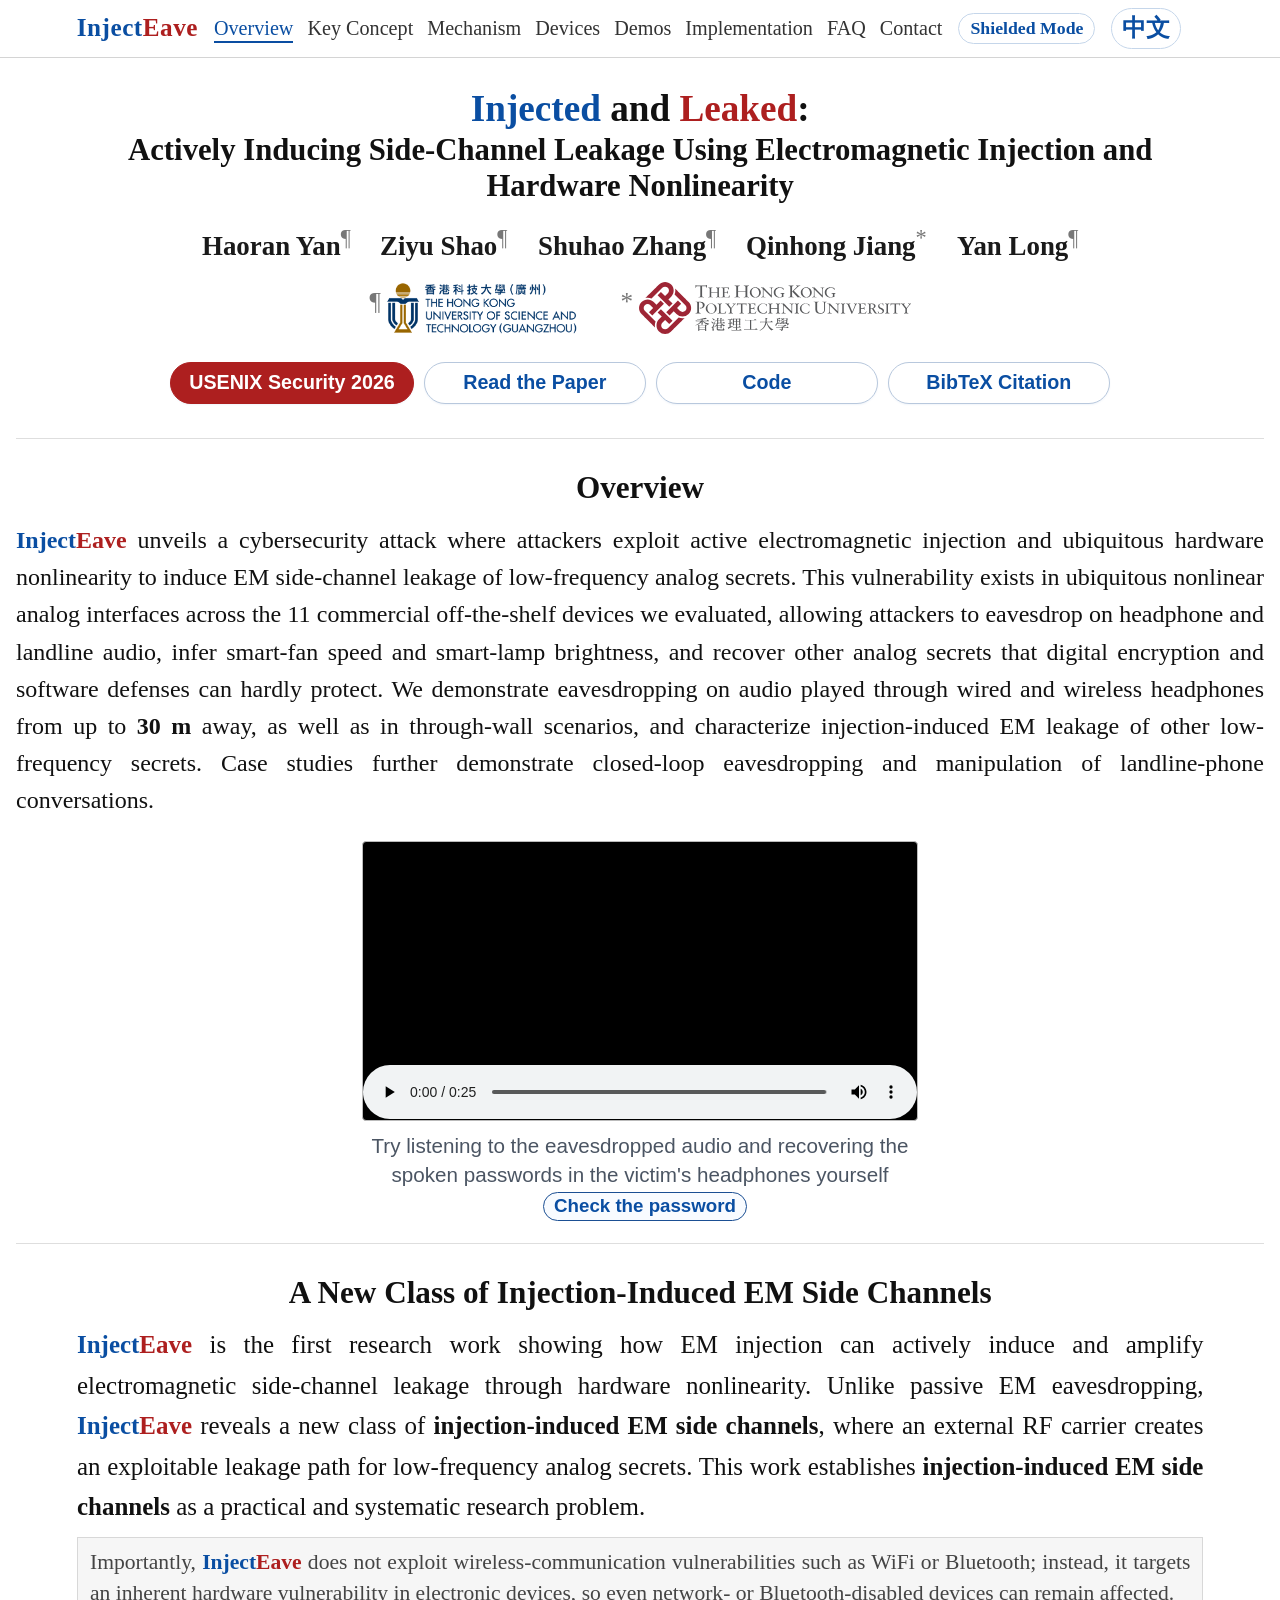
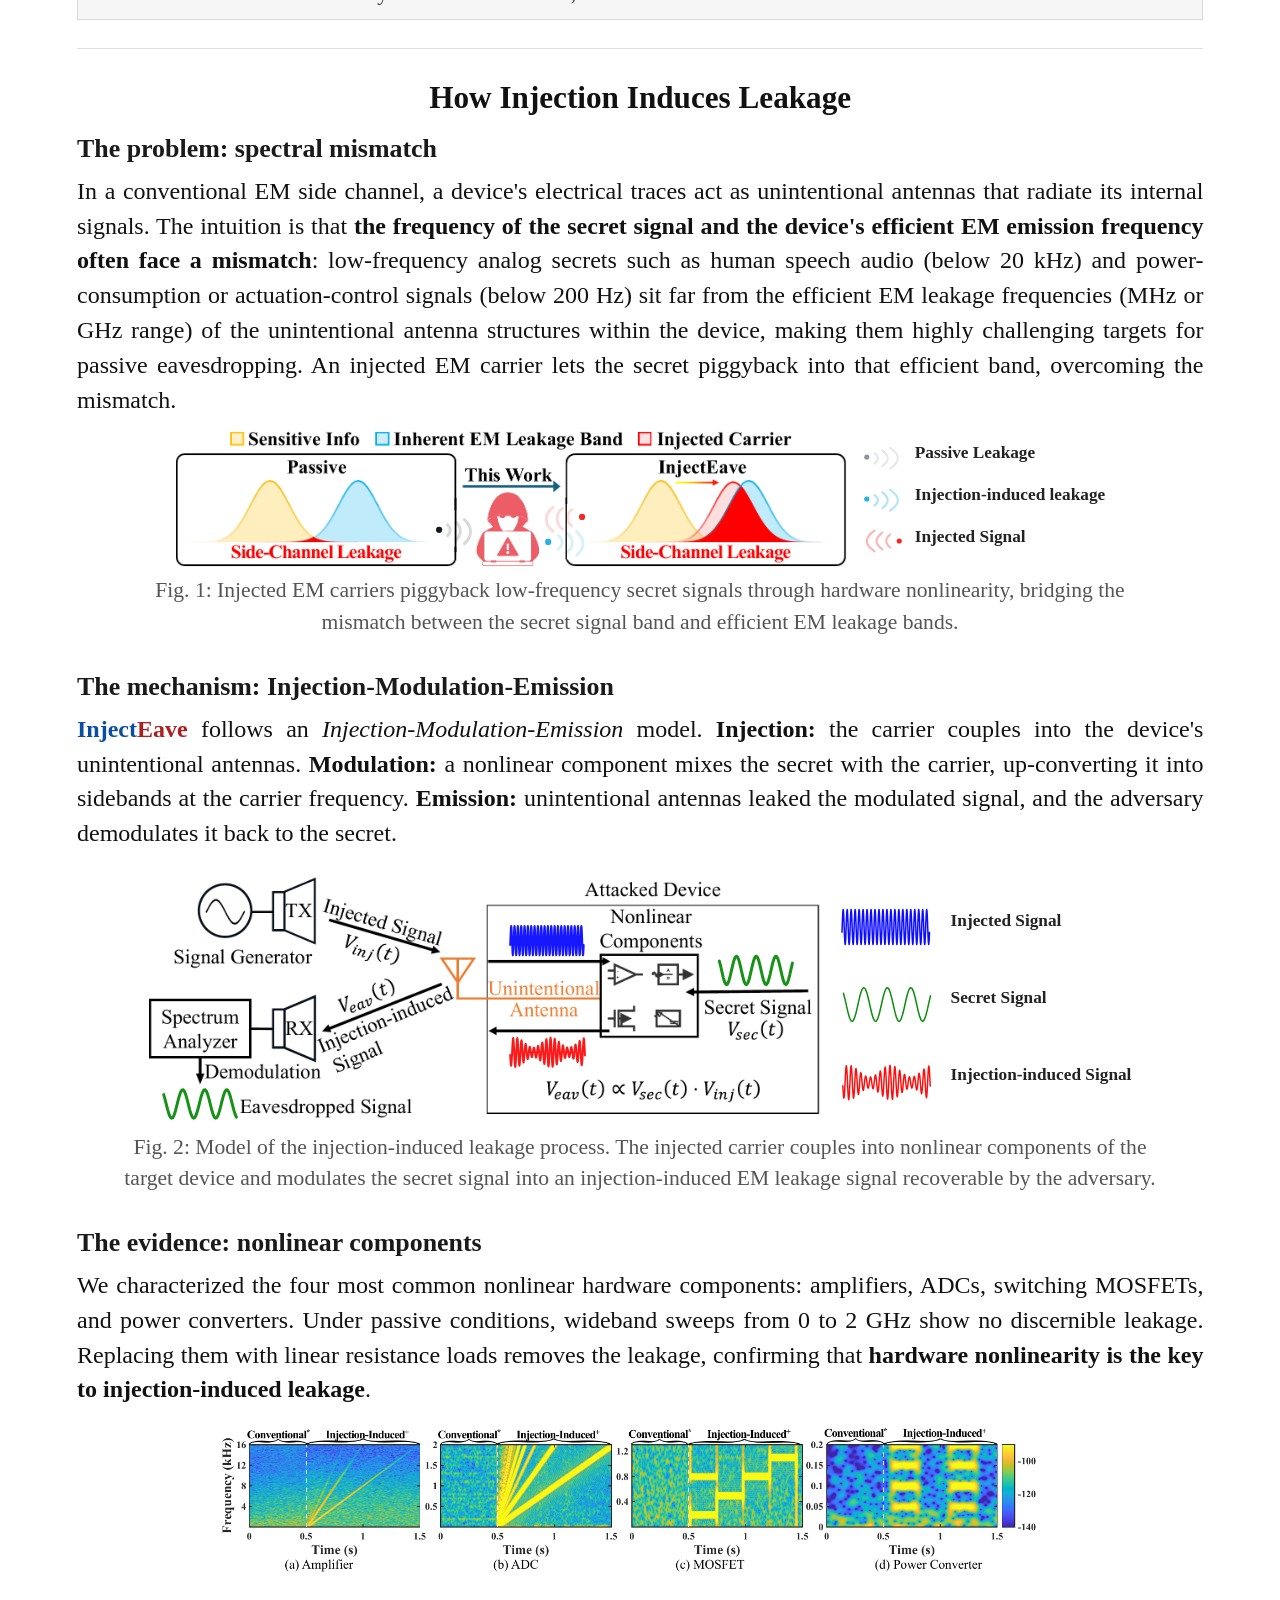
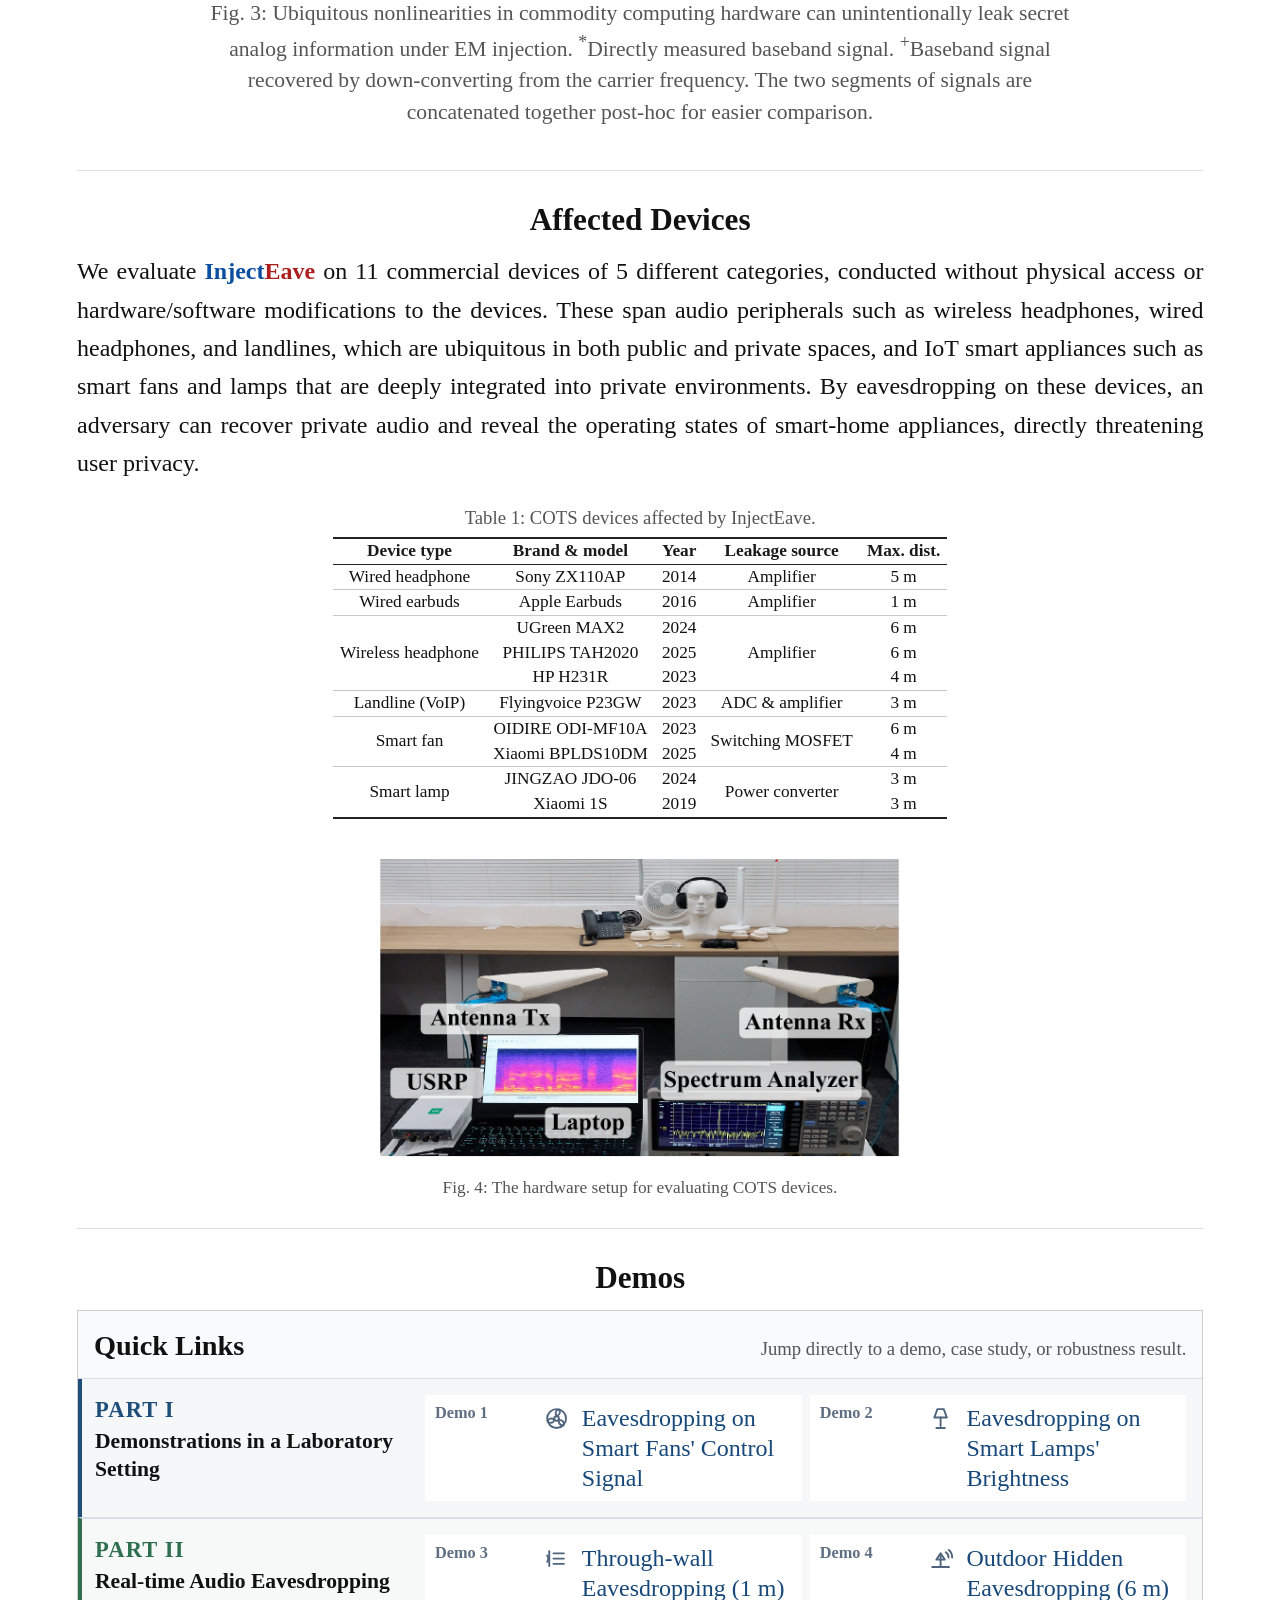
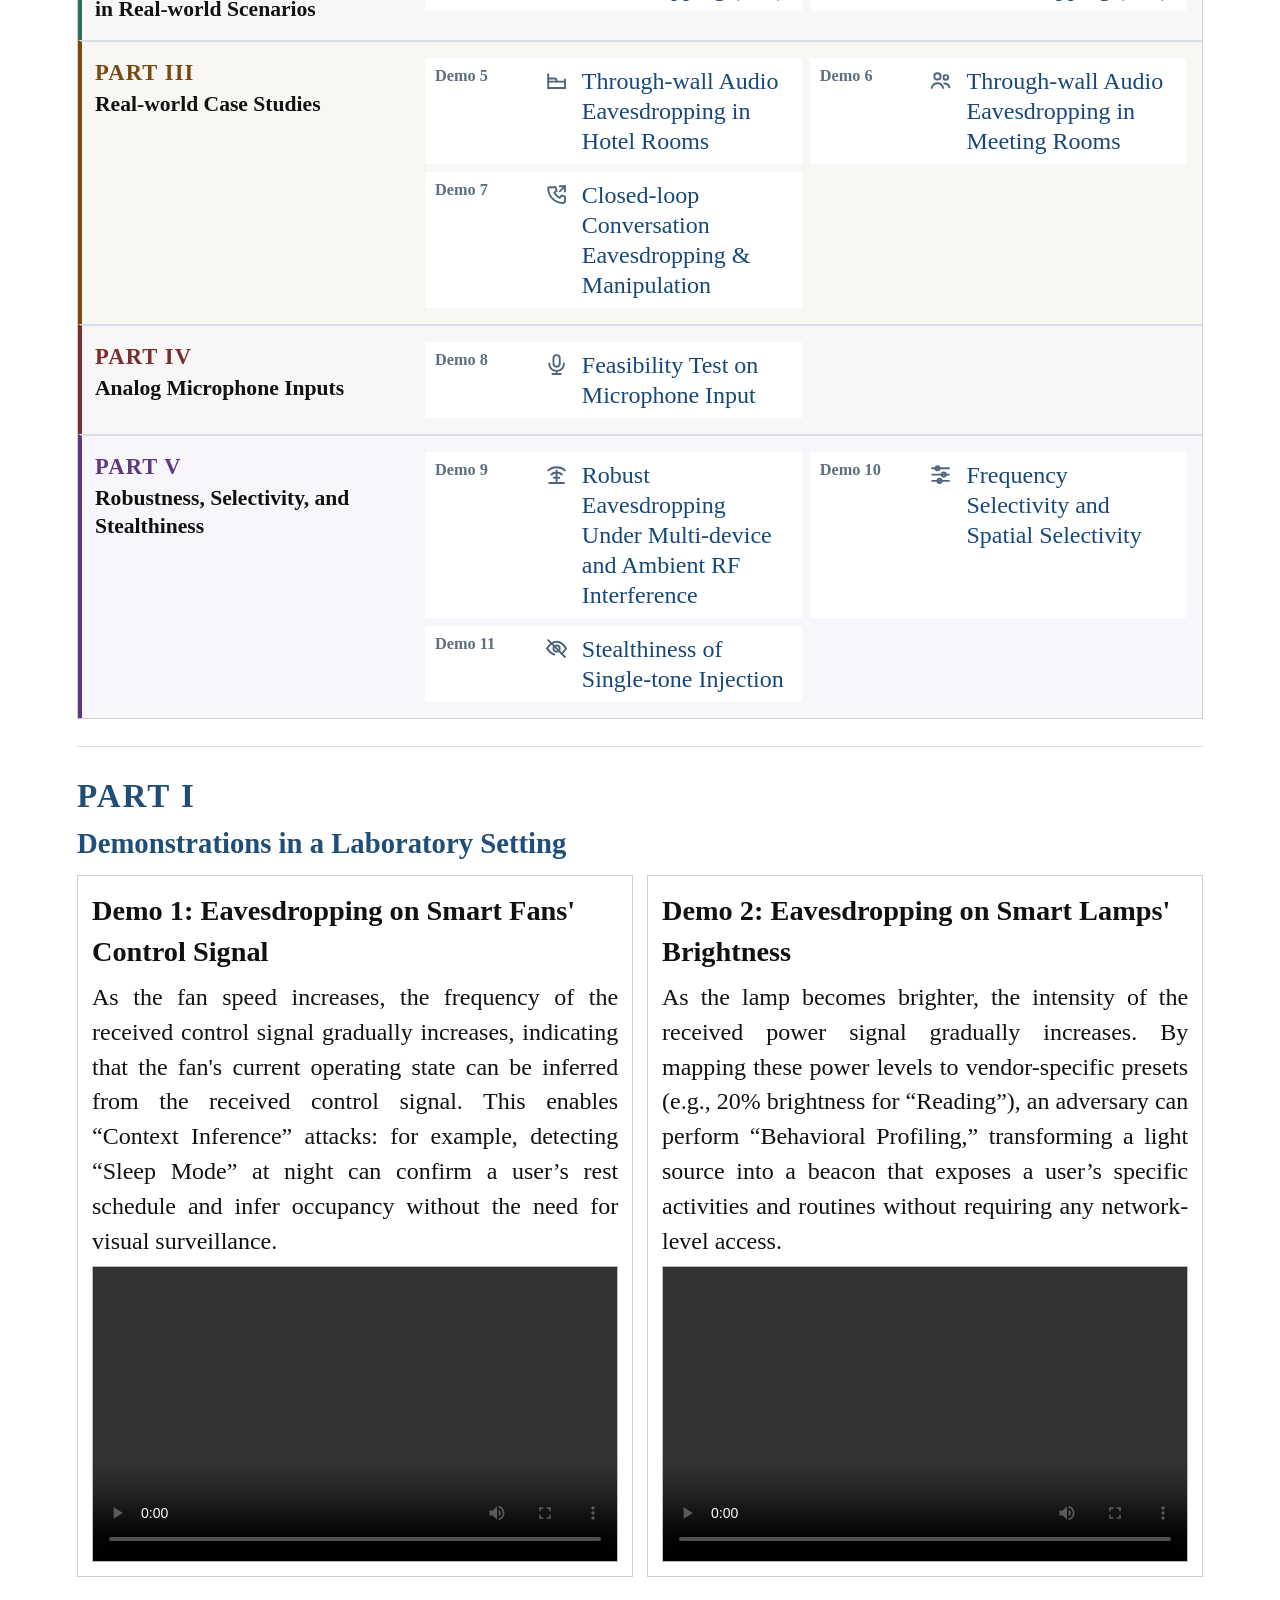
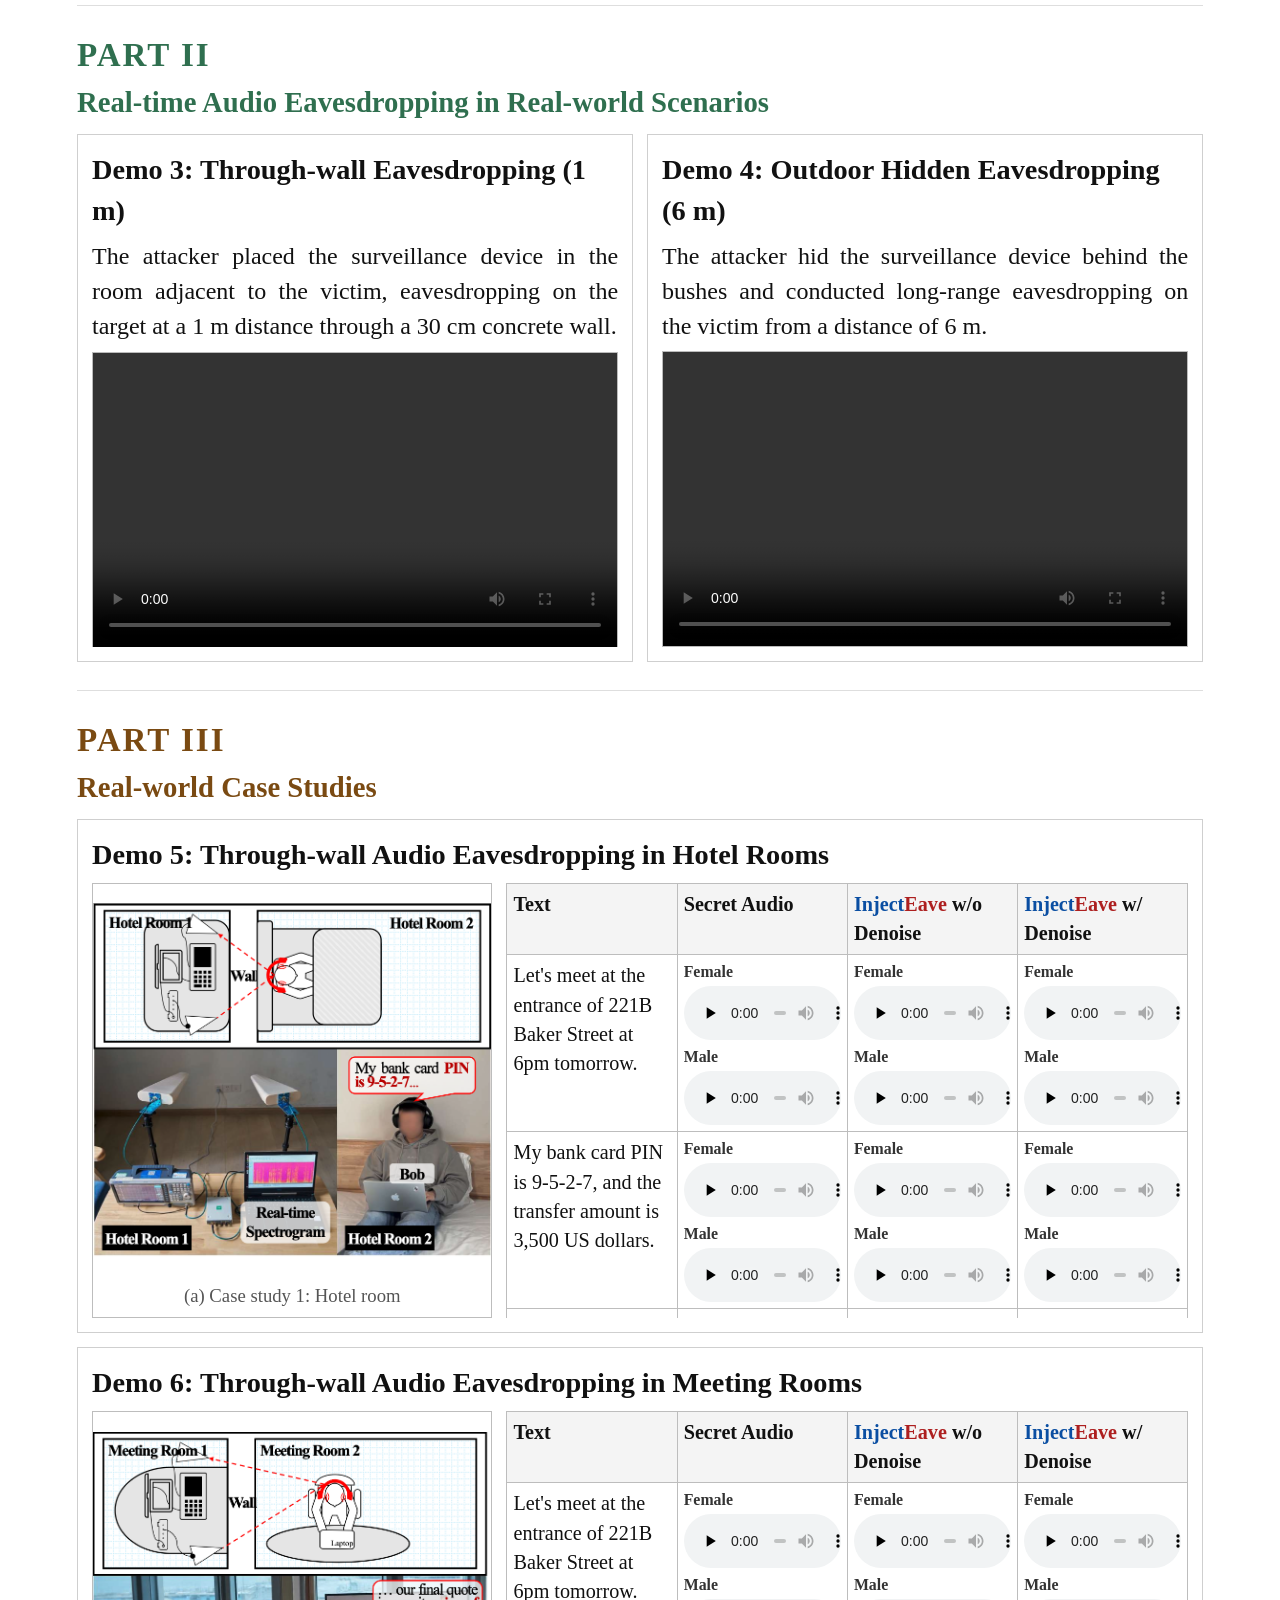
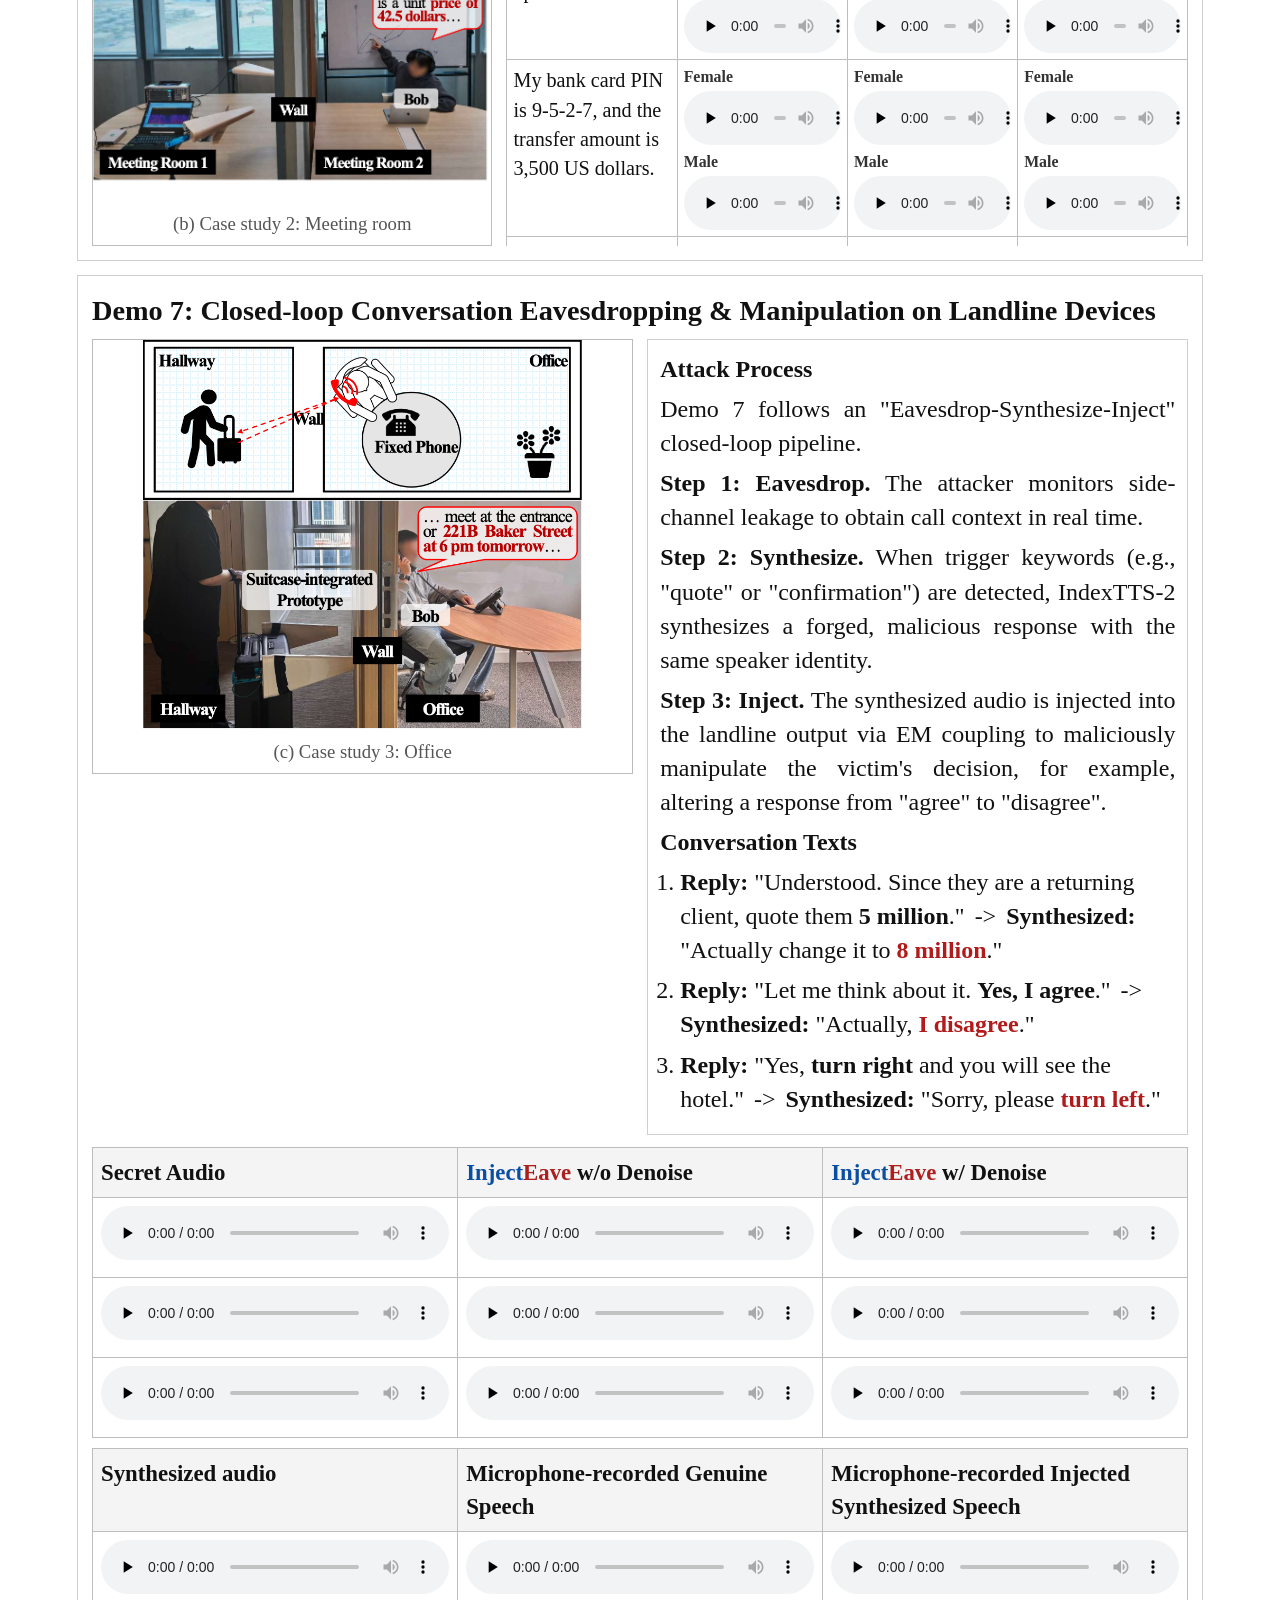
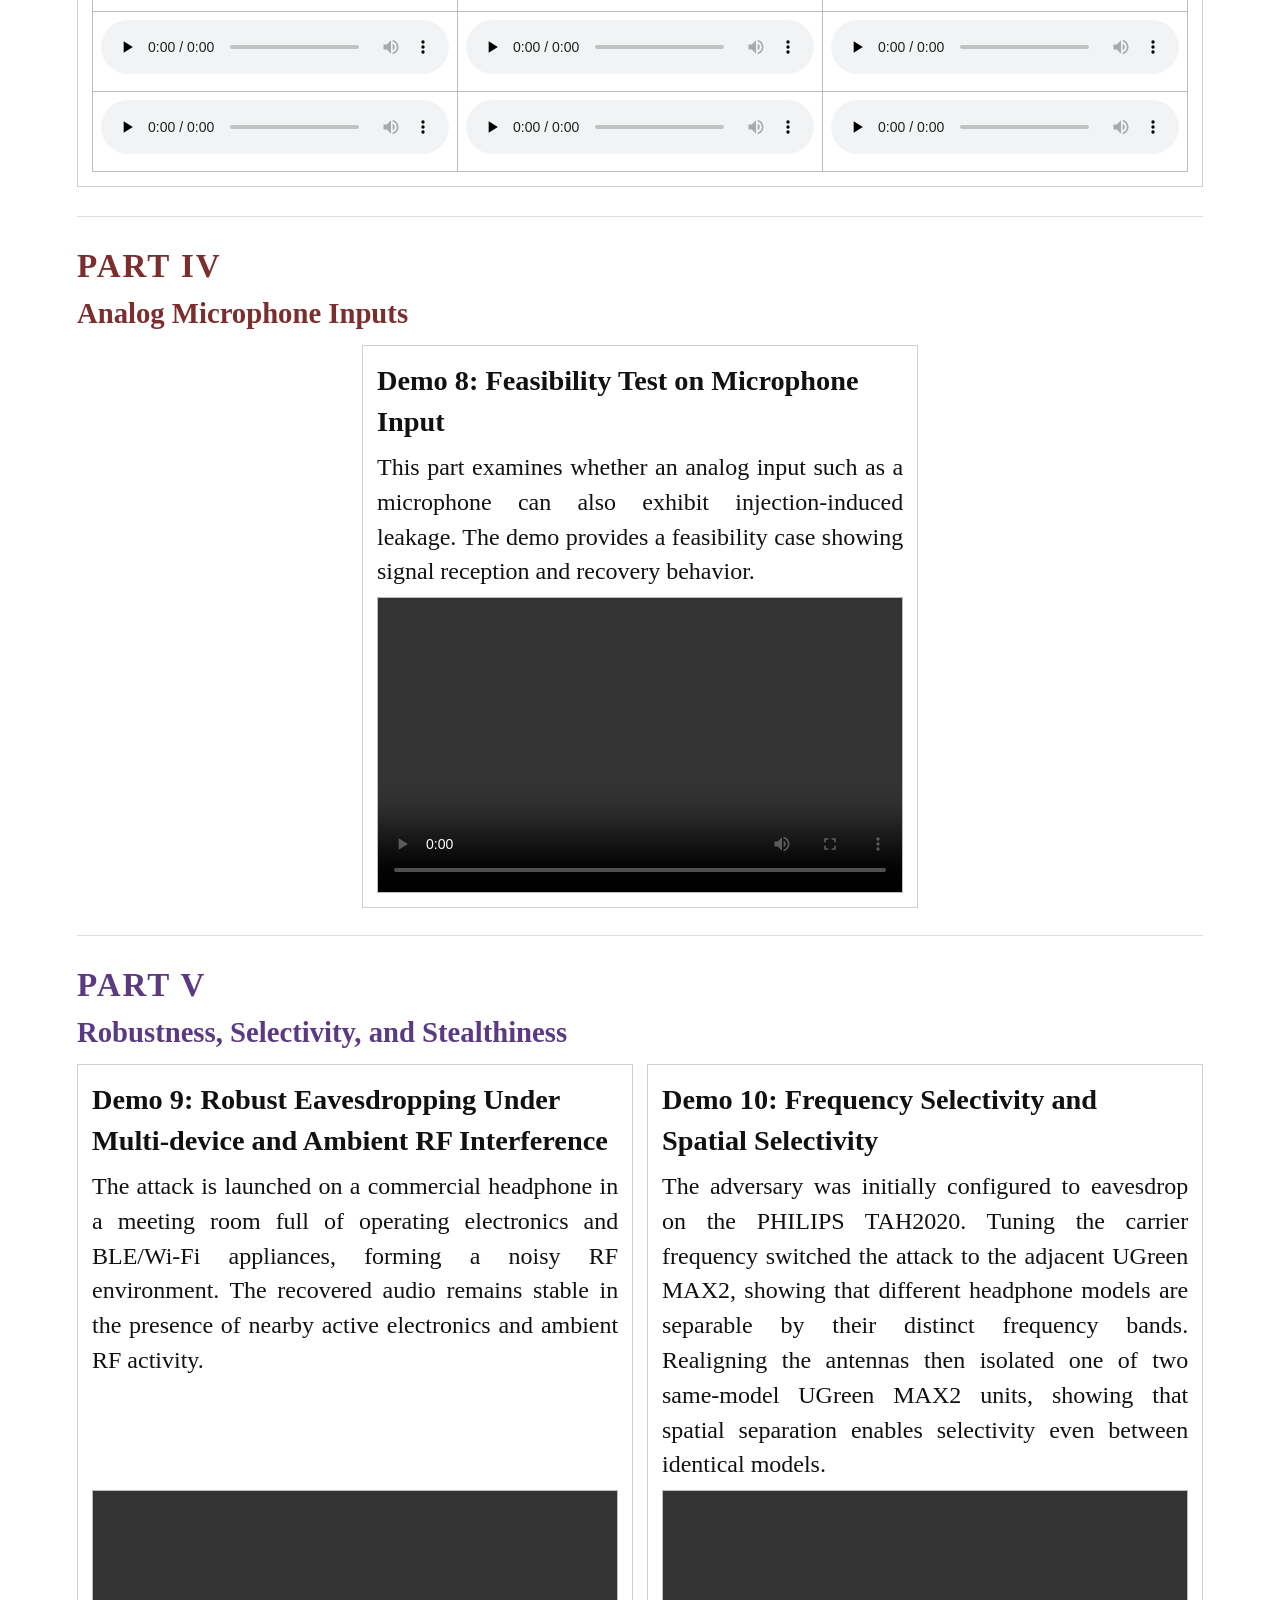
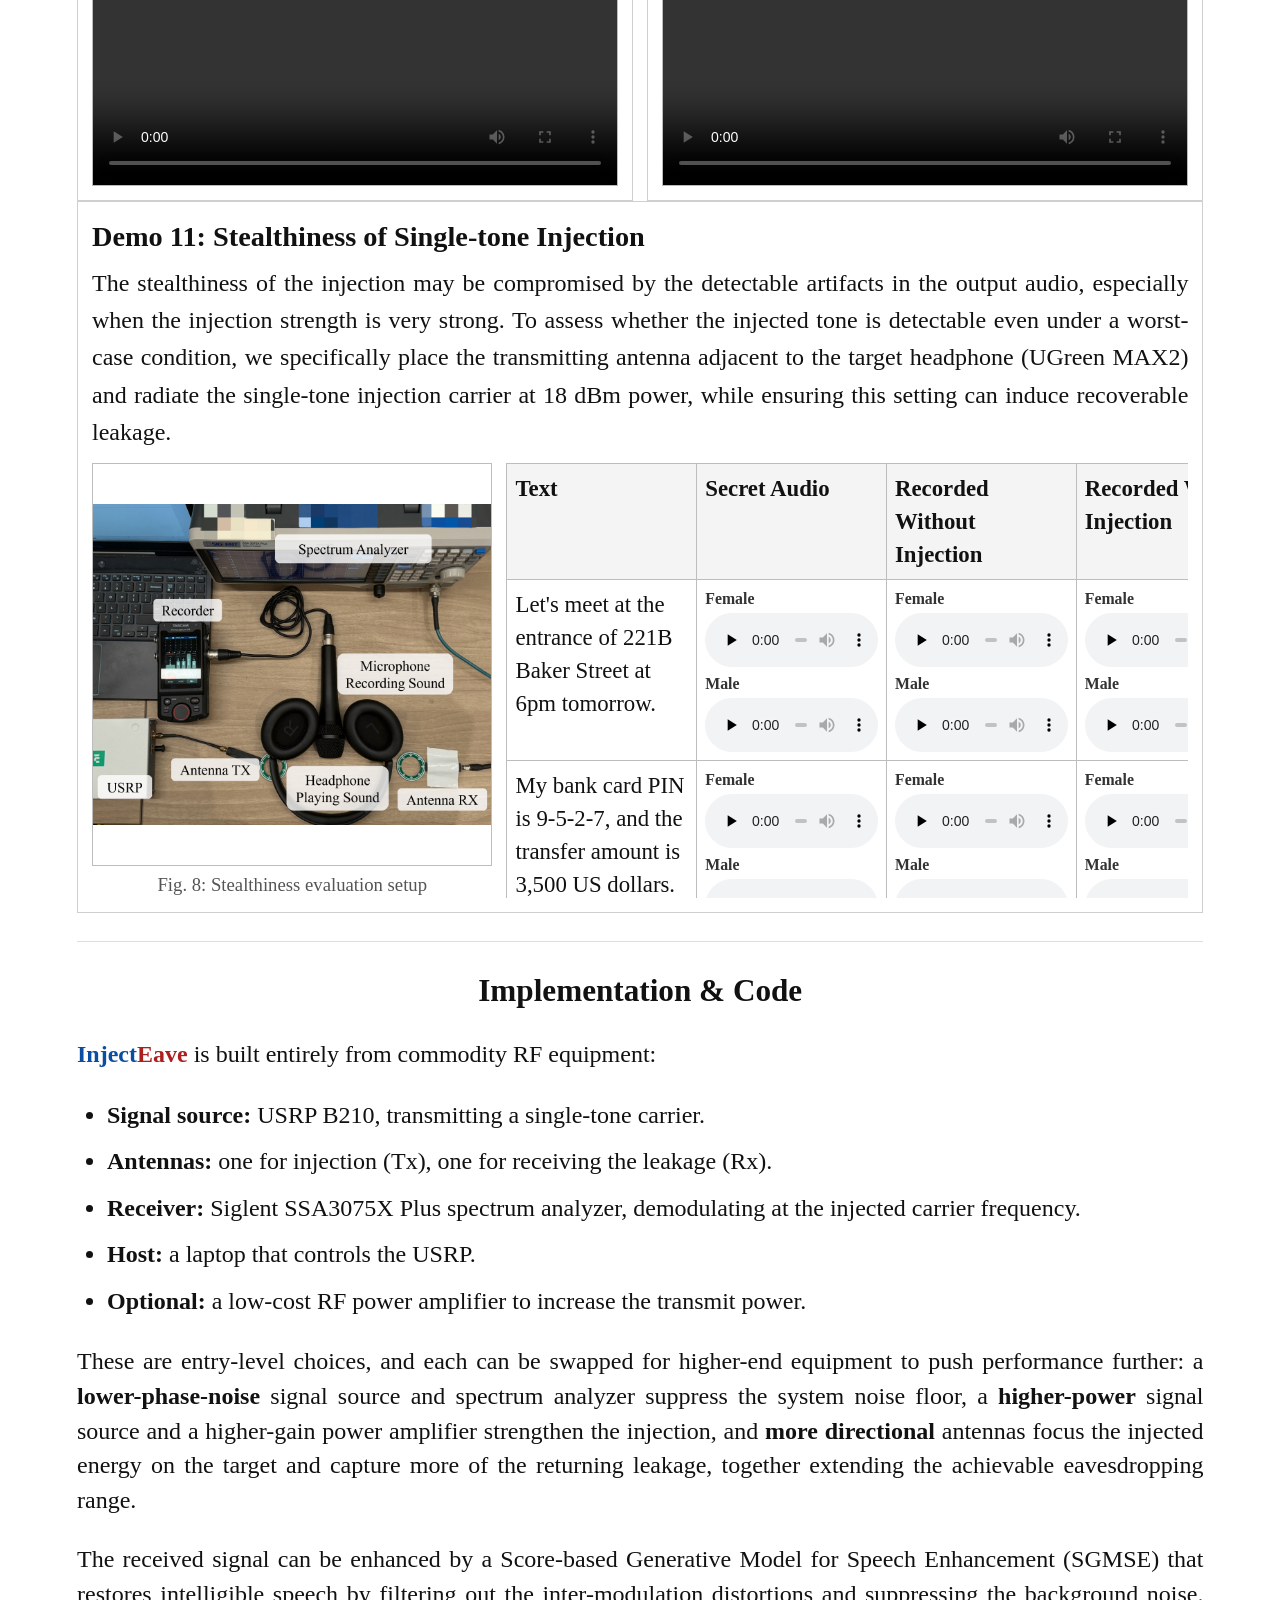
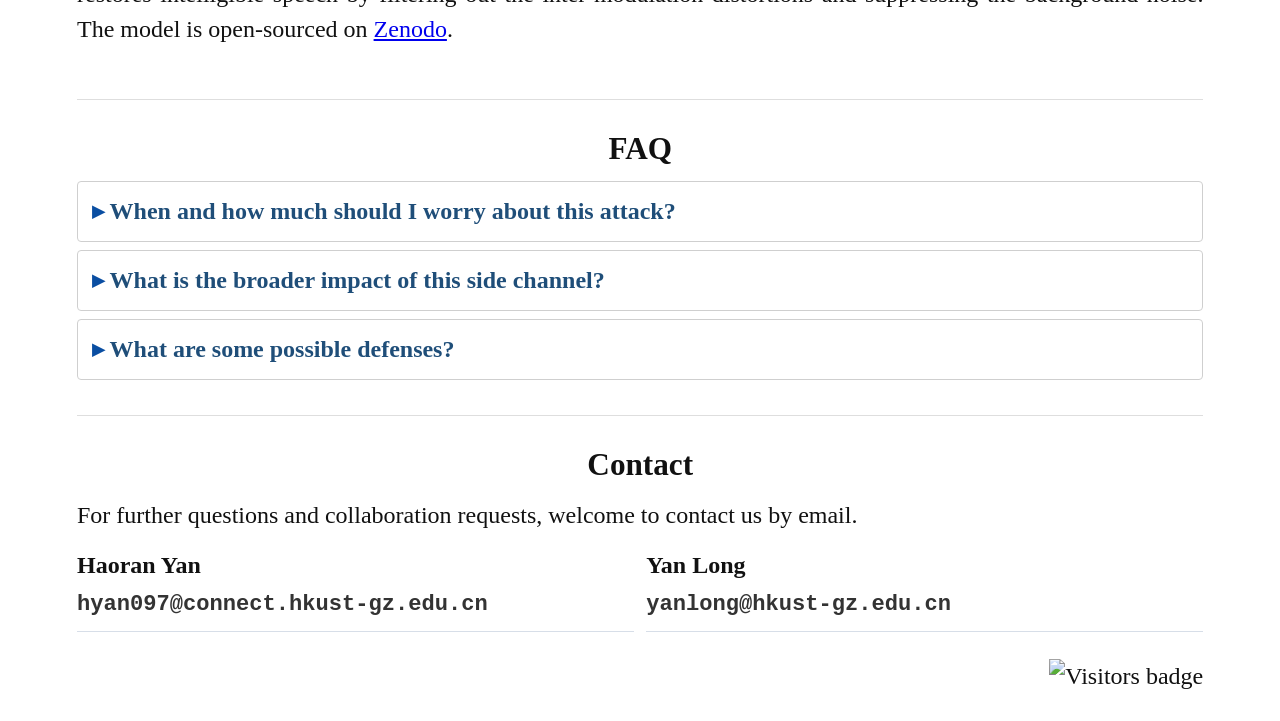
==== index.html @ e68e5a96 "update" ====
<!DOCTYPE html>
<html lang="en">
  <head>
    <meta charset="UTF-8" />
    <meta name="viewport" content="width=device-width, initial-scale=1.0" />

    <title>
      InjectEave: injection-induced EM side channels (Injected and Leaked) | USENIX Security '26
    </title>
    <meta
      name="description"
      content="InjectEave (Injected and Leaked) introduces injection-induced EM side channels: a threat model in which active electromagnetic injection plus ubiquitous hardware nonlinearity modulate low-frequency analog secrets (speech audio, device power, control signals) onto an injected carrier, up-converting them into measurable EM leakage. Demonstrated eavesdropping on headphone/landline audio up to 30 m and through walls on 11 commercial off-the-shelf devices."
    />
    <meta
      name="keywords"
      content="injection-induced EM side channel, injection-induced EM side channels, electromagnetic side channel, EM injection, hardware nonlinearity, intermodulation, active side-channel analysis, audio eavesdropping, through-wall eavesdropping, analog side channel, RF eavesdropping, side-channel leakage, USRP, software-defined radio, InjectEave, USENIX Security '26, EM leakage, power side channel, closed-loop EM attack, backscattering eavesdropping"
    />
    <meta name="author" content="Haoran Yan, Ziyu Shao, Shuhao Zhang, Qinhong Jiang, Yan Long" />
    <meta name="robots" content="index, follow" />
    <link rel="canonical" href="https://injecteave.github.io/" />

    <meta property="og:type" content="article" />
    <meta property="og:site_name" content="InjectEave" />
    <meta
      property="og:title"
      content="InjectEave: Injected and Leaked - injection-induced EM side channels"
    />
    <meta
      property="og:description"
      content="Active EM injection plus hardware nonlinearity up-converts low-frequency analog secrets (speech, power, control signals) into measurable EM leakage. Through-wall and up-to-30 m audio eavesdropping demonstrated on 11 COTS devices."
    />
    <meta property="og:url" content="https://injecteave.github.io/" />
    <meta property="og:image" content="https://injecteave.github.io/assets/images/em-comparison.png" />
    <meta property="og:image:alt" content="Injected EM carriers piggyback low-frequency secrets into an efficient EM emission band." />

    <meta name="twitter:card" content="summary_large_image" />
    <meta
      name="twitter:title"
      content="InjectEave: Injected and Leaked - injection-induced EM side channels"
    />
    <meta
      name="twitter:description"
      content="Active EM injection + hardware nonlinearity turns low-frequency analog secrets into measurable EM leakage. Through-wall and 30 m audio eavesdropping on 11 COTS devices."
    />
    <meta name="twitter:image" content="https://injecteave.github.io/assets/images/em-comparison.png" />

    <meta
      name="citation_title"
      content="Injected and Leaked: Actively Inducing Side-Channel Leakage Using Electromagnetic Injection and Hardware Nonlinearity"
    />
    <meta name="citation_author" content="Yan, Haoran" />
    <meta name="citation_author" content="Shao, Ziyu" />
    <meta name="citation_author" content="Zhang, Shuhao" />
    <meta name="citation_author" content="Jiang, Qinhong" />
    <meta name="citation_author" content="Long, Yan" />
    <meta name="citation_publication_date" content="2026" />
    <meta name="citation_conference_title" content="USENIX Security '26" />
    <meta name="citation_pdf_url" content="https://injecteave.github.io/InjectEave%20paper.pdf" />
    <meta name="citation_abstract_html_url" content="https://injecteave.github.io/" />

    <script type="application/ld+json">
      {
        "@context": "https://schema.org",
        "@type": "ScholarlyArticle",
        "name": "Injected and Leaked: Actively Inducing Side-Channel Leakage Using Electromagnetic Injection and Hardware Nonlinearity",
        "headline": "Injected and Leaked: Actively Inducing Side-Channel Leakage Using Electromagnetic Injection and Hardware Nonlinearity",
        "alternateName": "InjectEave",
        "url": "https://injecteave.github.io/",
        "author": [
          { "@type": "Person", "name": "Haoran Yan", "affiliation": "The Hong Kong University of Science and Technology (Guangzhou)" },
          { "@type": "Person", "name": "Ziyu Shao", "affiliation": "The Hong Kong University of Science and Technology (Guangzhou)" },
          { "@type": "Person", "name": "Shuhao Zhang", "affiliation": "The Hong Kong University of Science and Technology (Guangzhou)" },
          { "@type": "Person", "name": "Qinhong Jiang", "affiliation": "The Hong Kong Polytechnic University" },
          { "@type": "Person", "name": "Yan Long", "affiliation": "The Hong Kong University of Science and Technology (Guangzhou)" }
        ],
        "datePublished": "2026",
        "inLanguage": "en",
        "abstract": "Electromagnetic (EM) side-channel leakage and injection are typically treated as distinct physical phenomena, threatening data confidentiality and integrity respectively. This work shows how EM injection can be used to amplify side-channel leakage that is otherwise infeasible. We introduce a framework for injection-induced EM side channels to enable integrated, closed-loop EM security analysis. Theoretical modeling and experimental measurements reveal that nonlinear hardware components, such as ubiquitous amplifiers, analog-to-digital converters, and power converters, can modulate secret analog signals onto an injected EM carrier and thus up-convert low-frequency secrets into measurable EM emissions. We design the InjectEave attack and demonstrate eavesdropping on audio played through wired and wireless headphones from up to 6 m away, in through-wall scenarios, and up to 30 m using a low-cost commodity RF amplifier.",
        "keywords": "injection-induced EM side channel; injection-induced EM side channels; electromagnetic side channel; EM injection; hardware nonlinearity; intermodulation; active side-channel analysis; audio eavesdropping; through-wall eavesdropping; analog side channel",
        "publisher": { "@type": "Organization", "name": "USENIX Association" },
        "isPartOf": { "@type": "PublicationEvent", "name": "USENIX Security '26" },
        "sameAs": "https://doi.org/10.5281/zenodo.20432240"
      }
    </script>
    <script type="application/ld+json">
      {
        "@context": "https://schema.org",
        "@type": "SoftwareSourceCode",
        "name": "InjectEave research artifact",
        "description": "Received audio recordings from the case studies and the speech-enhancement (SGMSE-based) codebase for the InjectEave attack. Vulnerable injection frequencies and active injection-control logic are withheld for ethical reasons.",
        "codeRepository": "https://doi.org/10.5281/zenodo.20432240",
        "license": "https://doi.org/10.5281/zenodo.20432240",
        "author": "Haoran Yan, Ziyu Shao, Shuhao Zhang, Qinhong Jiang, Yan Long"
      }
    </script>
    <script type="application/ld+json">
      {
        "@context": "https://schema.org",
        "@type": "FAQPage",
        "mainEntity": [
          {
            "@type": "Question",
            "name": "When and how much should I worry about this attack?",
            "acceptedAnswer": { "@type": "Answer", "text": "Whenever vulnerable analog hardware is active, an adversary can inject a carrier and induce it to leak information, without physical access to or modification of the device. Our distance results suggest that InjectEave may pose the most serious threats to everyday audio peripherals and always-on smart-home devices from up to tens of meters away. As hardware nonlinearity is inevitable in computer systems, any device built with nonlinear components is potentially exposed to this attack." }
          },
          {
            "@type": "Question",
            "name": "What is the broader impact of this side channel?",
            "acceptedAnswer": { "@type": "Answer", "text": "Audio is only one of many low-frequency analog secrets, alongside device power consumption, actuation-control signals, and analog sensor inputs. The same Injection-Modulation-Emission mechanism applies to any device with nonlinear components, and such nonlinearity is inevitable in contemporary computer systems. As a result, any device built with nonlinear components is potentially exposed to this attack." }
          },
          {
            "@type": "Question",
            "name": "What are some possible defenses?",
            "acceptedAnswer": { "@type": "Answer", "text": "InjectEave is immune to digital defenses such as encryption, masking, and randomization, because the leakage comes from the analog path. Hardware-aware mitigations such as twisted-pair wiring, shielding, and filtering can lower the energy that the injected carrier couples into the device, reducing the exposure. These mitigations raise the bar, but they do not guarantee immunity. Since injection-induced leakage grows with the injected power, a well-resourced adversary can often overcome them by transmitting at higher power." }
          }
        ]
      }
    </script>

    <script>
      (function () {
        var storageKey = "injecteave-theme-mode";
        var storedMode = null;

        try {
          storedMode = window.localStorage.getItem(storageKey);
        } catch (error) {
          storedMode = null;
        }

        var preferShielded = window.matchMedia && window.matchMedia("(prefers-color-scheme: dark)").matches;
        if (storedMode === "shielded" || (!storedMode && preferShielded)) {
          document.documentElement.classList.add("shielded-mode");
        }
      }());
    </script>
    <link rel="stylesheet" href="./styles.css?v=bilingual-revision" />
    <style>
      .gsap-enhanced .site-nav {
        transition: box-shadow 180ms ease, border-color 180ms ease;
      }

      .gsap-enhanced .site-nav.is-scrolled {
        border-bottom-color: #c7d3e3;
        box-shadow: 0 8px 24px rgba(20, 37, 63, 0.08);
      }

      .gsap-enhanced .site-nav-progress {
        position: absolute;
        left: 0;
        right: 0;
        bottom: 0;
        height: 2px;
        background: linear-gradient(90deg, #0a4ea2, #b52126);
        transform: scaleX(0);
        transform-origin: left center;
        will-change: transform;
        pointer-events: none;
      }

      .gsap-enhanced .site-nav-links a {
        position: relative;
      }

      .gsap-enhanced .site-nav-links a.is-active {
        color: #0a4ea2;
        border-bottom-color: transparent;
      }

      .gsap-enhanced .site-nav-links a.is-active::after {
        content: "";
        position: absolute;
        left: 0;
        right: 0;
        bottom: -2px;
        height: 2px;
        background: #0a4ea2;
        pointer-events: none;
      }

      .nav-signal-demo {
        flex: 0 0 300px;
        height: 48px;
        margin-left: auto;
        display: flex;
        align-items: center;
        justify-content: flex-end;
        overflow: visible;
      }

      .nav-signal-demo svg {
        width: 300px;
        height: 48px;
        display: block;
        overflow: visible;
      }

      .nav-signal-demo .signal-baseline {
        stroke: #d7dce5;
        stroke-width: 1;
      }

      .nav-signal-demo .inject-wave,
      .nav-signal-demo .am-wave {
        fill: none;
        stroke-width: 2;
        stroke-linecap: round;
        stroke-linejoin: round;
      }

      .nav-signal-demo .inject-wave {
        stroke: #0a4ea2;
      }

      .nav-signal-demo .am-wave {
        stroke: #ad1f1f;
        stroke-width: 2.4;
      }

      .nav-signal-demo .am-envelope {
        fill: none;
        stroke: rgba(173, 31, 31, 0.34);
        stroke-width: 1.25;
        stroke-linecap: round;
        stroke-linejoin: round;
      }

      .nav-signal-demo .target-device-shell,
      .nav-signal-demo .target-device-pin,
      .nav-signal-demo .target-device-curve {
        fill: none;
        stroke: #27384f;
        stroke-width: 2;
        stroke-linecap: round;
        stroke-linejoin: round;
      }

      .nav-signal-demo .target-device-shell {
        fill: rgba(10, 78, 162, 0.04);
      }

      .nav-signal-demo .target-device-pin {
        stroke-width: 1.7;
      }

      .nav-signal-demo .target-device-curve {
        stroke: #1f8f4a;
        stroke-width: 1.8;
      }

      .nav-signal-demo .carrier-dot {
        fill: #0a4ea2;
      }

      .nav-signal-demo .reflection-dot {
        fill: #ad1f1f;
      }

      .nav-signal-demo .flow-arrow {
        fill: none;
        stroke-width: 2;
        stroke-linecap: round;
        stroke-linejoin: round;
      }

      .nav-signal-demo .flow-arrow-in {
        stroke: #0a4ea2;
      }

      .nav-signal-demo .flow-arrow-out {
        stroke: #ad1f1f;
      }

      .nav-signal-demo .target-device-pulse {
        fill: none;
        stroke: rgba(10, 78, 162, 0.28);
        stroke-width: 1.4;
      }

      @media (max-width: 1540px) {
        .nav-signal-demo {
          display: none;
        }
      }

      .gsap-enhanced .page-header h1,
      .gsap-enhanced .hero-author-list li,
      .gsap-enhanced .hero-affils,
      .gsap-enhanced .page-header #summary,
      .gsap-enhanced .hero-summary,
      .gsap-enhanced .section,
      .gsap-enhanced .panel,
      .gsap-enhanced .media-card,
      .gsap-enhanced .case-card,
      .gsap-enhanced .figure-block,
      .gsap-enhanced .devices-figure {
        will-change: transform, opacity;
      }

      .gsap-enhanced .media-card,
      .gsap-enhanced .case-card,
      .gsap-enhanced .panel,
      .gsap-enhanced .figure-block img,
      .gsap-enhanced video {
        transform-origin: center center;
      }

      .animated-figure-frame {
        position: relative;
        line-height: 0;
      }

      .animated-figure-frame > img {
        display: block;
        width: 100%;
        height: auto;
      }

      .figure-wave-overlay {
        position: absolute;
        inset: 0;
        width: 100%;
        height: 100%;
        pointer-events: none;
        overflow: visible;
      }

      .figure-wave-overlay path {
        fill: none;
        stroke-linecap: round;
        stroke-linejoin: round;
        vector-effect: non-scaling-stroke;
      }

      .figure-wave-overlay .trace-flow {
        stroke-width: 4;
        stroke-dasharray: 16 18;
        opacity: 0.72;
      }

      .figure-wave-overlay .dynamic-wave {
        stroke-width: 3;
        opacity: 0.9;
      }

      .figure-wave-overlay .fig1-wave-cover {
        fill: #fff;
      }

      .figure-wave-overlay .fig1-panel-border {
        stroke: #000;
        vector-effect: none;
        stroke-linecap: butt;
      }

      .figure-wave-overlay .em-burst-dot {
        animation: fig1-burst-dot 2.4s ease-in-out infinite;
        transform-box: fill-box;
        transform-origin: center;
      }

      .figure-wave-overlay .em-burst-arc {
        stroke-width: 3;
        opacity: 0.16;
        animation: fig1-burst-arc 2.4s ease-in-out infinite;
      }

      .figure-wave-overlay .em-burst-3 .em-burst-dot {
        fill: #28afe5;
      }

      .figure-wave-overlay .em-burst-3 .em-burst-arc {
        stroke: #28afe5;
      }

      .figure-wave-overlay .em-burst-2 .em-burst-dot {
        fill: #ef2b24;
      }

      .figure-wave-overlay .em-burst-2 .em-burst-arc {
        stroke: #ef2b24;
      }

      .figure-wave-overlay .em-burst-1 .em-burst-dot {
        fill: #15181d;
      }

      .figure-wave-overlay .em-burst-1 .em-burst-arc {
        stroke: #15181d;
      }

      .figure-wave-overlay .em-burst-3 .em-burst-dot {
        animation-delay: 0s;
      }

      .figure-wave-overlay .em-burst-3 .em-burst-arc-1 {
        animation-delay: 0.1s;
      }

      .figure-wave-overlay .em-burst-3 .em-burst-arc-2 {
        animation-delay: 0.24s;
      }

      .figure-wave-overlay .em-burst-3 .em-burst-arc-3 {
        animation-delay: 0.38s;
      }

      .figure-wave-overlay .em-burst-2 .em-burst-dot {
        animation-delay: 0.95s;
      }

      .figure-wave-overlay .em-burst-2 .em-burst-arc-1 {
        animation-delay: 1.05s;
      }

      .figure-wave-overlay .em-burst-2 .em-burst-arc-2 {
        animation-delay: 1.19s;
      }

      .figure-wave-overlay .em-burst-2 .em-burst-arc-3 {
        animation-delay: 1.33s;
      }

      .figure-wave-overlay .em-burst-1 .em-burst-dot {
        animation-delay: 1.05s;
      }

      .figure-wave-overlay .em-burst-1 .em-burst-arc-1 {
        animation-delay: 1.15s;
      }

      .figure-wave-overlay .em-burst-1 .em-burst-arc-2 {
        animation-delay: 1.29s;
      }

      .figure-wave-overlay .em-burst-1 .em-burst-arc-3 {
        animation-delay: 1.43s;
      }

      @keyframes fig1-burst-arc {
        0% {
          opacity: 0.16;
        }

        20% {
          opacity: 0.92;
        }

        45%,
        100% {
          opacity: 0.16;
        }
      }

      @keyframes fig1-burst-dot {
        0%,
        100% {
          opacity: 0.5;
          transform: scale(1);
        }

        20% {
          opacity: 1;
          transform: scale(1.25);
        }

        45% {
          opacity: 0.5;
          transform: scale(1);
        }
      }

      .figure-wave-sensitive {
        stroke: #f1b81c;
      }

      .figure-wave-leakage {
        stroke: #28afe5;
      }

      .figure-wave-carrier {
        stroke: #ef2b24;
      }

      .figure-wave-secret {
        stroke: #178f35;
      }

      .figure-wave-dark {
        stroke: #101820;
      }

      .figure-wave-overlay .fig2-wave-inj {
        stroke: #0000ff;
        stroke-width: 2;
      }

      .figure-wave-overlay .fig2-wave-eav {
        stroke: #ff0000;
        stroke-width: 2;
      }

      .figure-wave-overlay .fig2-wave-sig {
        stroke: #008600;
      }

      .gsap-enhanced .faq-list details {
        will-change: height;
      }

      .gsap-enhanced .faq-list details p {
        transform-origin: top center;
      }

      @media (prefers-reduced-motion: reduce) {
        .gsap-enhanced .page-header h1,
        .gsap-enhanced .hero-author-list li,
        .gsap-enhanced .hero-affils,
        .gsap-enhanced .page-header #summary,
        .gsap-enhanced .hero-summary,
        .gsap-enhanced .section,
        .gsap-enhanced .panel,
        .gsap-enhanced .media-card,
        .gsap-enhanced .case-card,
        .gsap-enhanced .figure-block,
        .gsap-enhanced .devices-figure,
        .gsap-enhanced .faq-list details {
          will-change: auto;
        }

        .figure-wave-overlay .em-burst-dot {
          animation: none;
          opacity: 1;
          transform: none;
        }

        .figure-wave-overlay .em-burst-arc {
          animation: none;
          opacity: 0.5;
        }
      }
    </style>
    <script src="https://cdn.jsdelivr.net/npm/gsap@3.12.5/dist/gsap.min.js" defer></script>
    <script src="https://cdn.jsdelivr.net/npm/gsap@3.12.5/dist/ScrollTrigger.min.js" defer></script>
  </head>
  <body>
    <a class="skip-link" href="#main">Skip to main content</a>
    <svg class="icon-sprite" aria-hidden="true" focusable="false">
      <symbol id="icon-fan" viewBox="0 0 24 24">
        <circle cx="12" cy="12" r="2.2" />
        <path d="M12 9.8 C10 6.6 11.4 3.6 14.3 3.2 C16 5.4 15.4 8 12 9.8 Z" />
        <path d="M14 13.2 C17.7 13.1 19.7 15.7 18.6 18.4 C15.9 18.8 13.8 17.1 14 13.2 Z" />
        <path d="M10.2 13.2 C8.5 16.5 5.2 16.9 3.4 14.6 C4.3 12 6.8 10.9 10.2 13.2 Z" />
        <circle cx="12" cy="12" r="9" />
      </symbol>
      <symbol id="icon-lamp" viewBox="0 0 24 24">
        <path d="M9 3 H15 L18 11 H6 L9 3 Z" />
        <path d="M12 11 V19" />
        <path d="M8 21 H16" />
      </symbol>
      <symbol id="icon-wall-audio" viewBox="0 0 24 24">
        <path d="M5 5 V19" />
        <path d="M9 7 H19" />
        <path d="M9 12 H19" />
        <path d="M9 17 H19" />
        <path d="M3 9 C4.4 10.1 4.4 13.9 3 15" />
      </symbol>
      <symbol id="icon-outdoor" viewBox="0 0 24 24">
        <path d="M12 20 V9" />
        <path d="M8 13 L12 7 L16 13 H8 Z" />
        <path d="M4 20 H20" />
        <path d="M17 6 C18.7 7.2 19.6 8.9 19.6 11" />
        <path d="M19.8 3.8 C22 5.5 23 7.8 23 11" />
      </symbol>
      <symbol id="icon-bed" viewBox="0 0 24 24">
        <path d="M4 6 V19" />
        <path d="M20 11 V19" />
        <path d="M4 13 H20" />
        <path d="M4 10 H10 C11.4 10 12 10.6 12 12 V13" />
        <path d="M4 19 H20" />
      </symbol>
      <symbol id="icon-users" viewBox="0 0 24 24">
        <circle cx="9" cy="8" r="3" />
        <path d="M3.5 19 C4.5 15.8 6.3 14.5 9 14.5 C11.7 14.5 13.5 15.8 14.5 19" />
        <circle cx="17" cy="9" r="2.2" />
        <path d="M15.6 14.8 C18 14.8 19.6 16 20.5 18.4" />
      </symbol>
      <symbol id="icon-loop-phone" viewBox="0 0 24 24">
        <path d="M7 5 H11 L12.2 8.4 L9.8 10 C11 12.3 12.7 14 15 15.2 L16.6 12.8 L20 14 V18 C20 19.1 19.1 20 18 20 C10.3 20 4 13.7 4 6 C4 5.4 4.4 5 5 5 H7 Z" />
        <path d="M15 4 H20 V9" />
        <path d="M20 4 L15 9" />
      </symbol>
      <symbol id="icon-mic" viewBox="0 0 24 24">
        <rect x="9" y="3" width="6" height="11" rx="3" />
        <path d="M5 11 C5 15 7.8 18 12 18 C16.2 18 19 15 19 11" />
        <path d="M12 18 V21" />
        <path d="M8 21 H16" />
      </symbol>
      <symbol id="icon-radio" viewBox="0 0 24 24">
        <path d="M5 20 H19" />
        <path d="M12 20 V8" />
        <path d="M7 12 C8.1 10.7 9.7 10 12 10 C14.3 10 15.9 10.7 17 12" />
        <path d="M4 8 C6.2 5.9 8.8 5 12 5 C15.2 5 17.8 5.9 20 8" />
        <path d="M9.5 15 H14.5" />
      </symbol>
      <symbol id="icon-selectivity" viewBox="0 0 24 24">
        <path d="M4 6 H20" />
        <path d="M4 12 H20" />
        <path d="M4 18 H20" />
        <circle cx="9" cy="6" r="2" />
        <circle cx="15" cy="12" r="2" />
        <circle cx="11" cy="18" r="2" />
      </symbol>
      <symbol id="icon-stealth" viewBox="0 0 24 24">
        <path d="M3 12 C5.7 7.5 8.7 5.5 12 5.5 C15.3 5.5 18.3 7.5 21 12 C19.7 14.2 18.3 15.8 16.7 16.9" />
        <path d="M9.8 17.6 C7.4 16.9 5.1 15 3 12" />
        <circle cx="12" cy="12" r="3" />
        <path d="M4 4 L20 20" />
      </symbol>
    </svg>

    <nav class="site-nav" aria-label="Section navigation">
      <div class="site-nav-inner">
        <a class="site-nav-brand" href="#top">Inject<span class="brand-eave">Eave</span></a>
        <ul class="site-nav-links">
          <li><a href="#summary">Overview</a></li>
          <li><a href="#key-concept">Key Concept</a></li>
          <li><a href="#causality">Mechanism</a></li>
          <li><a href="#affected-devices">Devices</a></li>
          <li><a href="#demos">Demos</a></li>
          <li><a href="#implementation">Implementation</a></li>
          <li><a href="#faq">FAQ</a></li>
          <li><a href="#contact">Contact</a></li>
        </ul>
        <button class="theme-toggle" type="button" data-theme-toggle aria-label="Switch to Shielded Mode">Shielded Mode</button>
        <a class="lang-switch nav-lang-button" href="./index_zh.html" lang="zh-Hans" aria-label="切换到中文页面">中文</a>
        <div class="nav-signal-demo" role="button" tabindex="0" aria-label="Trigger easter egg" data-easter-egg-text="InjectEave may be watching you.">
          <svg viewBox="0 0 300 64" role="img">
            <line class="signal-baseline" x1="8" y1="32" x2="292" y2="32" />
            <path class="inject-wave" d="" />
            <circle class="carrier-dot" r="3" cx="14" cy="32" />
            <path class="flow-arrow flow-arrow-in" d="M113 27 L122 32 L113 37" />

            <g class="target-device-symbol">
              <circle class="target-device-pulse" cx="150" cy="32" r="21" />
              <path class="target-device-pin" d="M126 22 L134 22 M126 29 L134 29 M126 36 L134 36 M126 43 L134 43 M166 22 L174 22 M166 29 L174 29 M166 36 L174 36 M166 43 L174 43" />
              <rect class="target-device-shell" x="134" y="17" width="32" height="30" rx="5" />
              <path class="target-device-curve" d="M140 34 C143 24 147 24 150 34 C153 44 157 44 160 34" />
              <path class="target-device-shell" d="M142 24 L158 24 M142 41 L158 41" opacity="0.34" />
            </g>

            <path class="flow-arrow flow-arrow-out" d="M178 27 L187 32 L178 37" />
            <path class="am-wave" d="" />
            <path class="am-envelope am-envelope-top" d="" />
            <path class="am-envelope am-envelope-bottom" d="" />
            <circle class="reflection-dot" r="3" cx="198" cy="32" />
          </svg>
        </div>
      </div>
    </nav>

    <header class="page-header" id="top">
      <h1>
        <span class="title-inject-wrap"><span class="title-blue title-inject-word">Injected</span></span> <span class="title-and-bounce">and</span>
        <span class="title-leak-wrap"><span class="title-red title-leak-word">Leaked</span></span>:<br />
        <span class="title-subtitle"
          >Actively Inducing Side-Channel Leakage Using Electromagnetic Injection
          and Hardware Nonlinearity</span
        >
      </h1>

      <div class="hero-authors">
        <ul class="hero-author-list">
          <li><span class="author-name">Haoran Yan</span><sup class="affil-mark">¶</sup></li>
          <li><span class="author-name">Ziyu Shao</span><sup class="affil-mark">¶</sup></li>
          <li><span class="author-name">Shuhao Zhang</span><sup class="affil-mark">¶</sup></li>
          <li>
            <a class="author-name" href="https://jackjiang313.github.io/" target="_blank" rel="noopener">Qinhong Jiang</a><sup class="affil-mark">*</sup>
          </li>
          <li>
            <a class="author-name" href="https://yanlong.site/" target="_blank" rel="noopener">Yan Long</a><sup class="affil-mark">¶</sup>
          </li>
        </ul>
        <div class="hero-affils">
          <span class="hero-affil">
            <sup class="affil-mark">¶</sup>
            <a href="https://www.hkust-gz.edu.cn/" target="_blank" rel="noopener"><img src="./assets/images/hkust-gz-logo.png" alt="The Hong Kong University of Science and Technology (Guangzhou)" /></a>
          </span>
          <span class="hero-affil">
            <sup class="affil-mark">*</sup>
            <a href="https://www.polyu.edu.hk/" target="_blank" rel="noopener"><img src="./assets/images/polyu-logo.svg" alt="The Hong Kong Polytechnic University" /></a>
          </span>
        </div>
      </div>

      <div class="overview-cards">
        <a class="overview-card overview-card-conference" href="https://www.usenix.org/conference/usenixsecurity26" target="_blank" rel="noopener" aria-label="Open USENIX Security 2026 conference page">
          <span class="overview-card-title">USENIX Security 2026</span>
        </a>
        <!-- NOTE: InjectEave paper.pdf exists locally but is listed in .gitignore; ensure the final paper PDF is published with the site. -->
        <a class="overview-card overview-card-primary" href="./InjectEave%20paper.pdf" target="_blank" rel="noopener" aria-label="Download the InjectEave paper PDF">
          <span class="overview-card-title">Read the Paper</span>
        </a>
        <a class="overview-card" href="https://doi.org/10.5281/zenodo.20432240" target="_blank" rel="noopener" aria-label="Open InjectEave code on Zenodo">
          <span class="overview-card-title">Code</span>
        </a>
        <button class="overview-card overview-card-button" type="button" data-copy-bibtex data-copy-success="Copied BibTeX" data-copy-error="Copy failed" aria-label="Copy BibTeX to clipboard">
          <span class="overview-card-title" data-copy-label aria-live="polite">BibTeX Citation</span>
        </button>
      </div>
      <h2 id="summary">Overview</h2>
      <p class="hero-summary">
        <span class="title-blue">Inject</span><span class="title-red">Eave</span> unveils a cybersecurity attack where
        attackers exploit active electromagnetic injection and ubiquitous
        hardware nonlinearity to induce EM side-channel leakage of low-frequency
        analog secrets. This vulnerability exists in ubiquitous nonlinear
        analog interfaces across the 11 commercial off-the-shelf devices we
        evaluated, allowing attackers to eavesdrop on headphone and landline
        audio, infer smart-fan speed and smart-lamp brightness, and recover
        other analog secrets that digital encryption and software defenses can
        hardly protect. We demonstrate eavesdropping on audio played through
        wired and wireless headphones from up to <strong>30 m</strong> away, as well
        as in through-wall scenarios, and characterize injection-induced EM
        leakage of other low-frequency secrets. Case studies further demonstrate
        closed-loop eavesdropping and manipulation of landline-phone conversations.
      </p>
      <div class="overview-video">
        <video controls preload="metadata" playsinline>
          <source src="./assets/videos/main.mp4" type="video/mp4" />
          Your browser does not support the video tag.
        </video>
        <p class="password-prompt">
          Try listening to the eavesdropped audio and recovering the spoken
          passwords in the victim's headphones yourself
          <button class="password-check-button" type="button" aria-controls="overview-password" aria-expanded="false">
            Check the password
          </button>
          <span class="password-answer" id="overview-password" hidden>Password: 4815162342</span>
        </p>
      </div>
    </header>

    <main class="container" id="main">

      <section class="section" id="key-concept">
        <h2>A New Class of Injection-Induced EM Side Channels</h2>
        <div class="key-concept-box">
          <p>
            <span class="title-blue">Inject</span><span class="title-red">Eave</span>
            is the first research work showing how EM injection can actively
            induce and amplify electromagnetic side-channel leakage through
            hardware nonlinearity. Unlike passive EM eavesdropping,
            <span class="title-blue">Inject</span><span class="title-red">Eave</span>
            reveals a new class of
            <strong>injection-induced EM side channels</strong>,
            where an external RF carrier creates an exploitable leakage path for
            low-frequency analog secrets. This work establishes
            <strong>injection-induced EM side channels</strong>
            as a practical and systematic research problem.
          </p>
        </div>
      <p class="hero-summary scope-note">
        Importantly, <span class="title-blue">Inject</span><span class="title-red">Eave</span>
        does not exploit wireless-communication vulnerabilities such as WiFi or
        Bluetooth; instead, it targets an inherent hardware vulnerability in
        electronic devices, so even network- or Bluetooth-disabled devices can
        remain affected.
      </p>
      </section>

      <section class="section" id="causality">
        <h2>How Injection Induces Leakage</h2>

        <article class="causality-part">
          <h3>The problem: spectral mismatch</h3>
          <p>
            In a conventional EM side channel, a device's electrical traces act
            as unintentional antennas that radiate its internal signals. The
            intuition is that <strong>the frequency of the secret signal and
            the device's efficient EM emission frequency often face a
            mismatch</strong>: low-frequency analog secrets such as human speech
            audio (below
            20&nbsp;kHz) and power-consumption or actuation-control signals
            (below 200&nbsp;Hz) sit far from the efficient EM leakage frequencies
            (MHz or GHz range) of the unintentional antenna structures within the
            device, making them highly challenging targets for passive
            eavesdropping. An injected EM carrier lets the secret piggyback into that
            efficient band, overcoming the mismatch.
          </p>
          <figure class="figure-block figure-sm figure-with-key">
            <div class="figure-with-wave-key">
            <div class="animated-figure-frame">
              <img
                src="./assets/images/em-comparison.png"
                alt="Passive vs InjectEave: injected EM carriers shift sensitive info into efficient emission band."
                loading="lazy"
              />
              <svg class="figure-wave-overlay fig1-wave-overlay" viewBox="0 0 1509 306" aria-hidden="true">
                <rect class="fig1-wave-cover" x="576" y="178" width="100" height="82" />
                <rect class="fig1-wave-cover" x="823" y="164" width="108" height="124" />
                <g class="em-burst em-burst-1">
                  <circle class="em-burst-dot" cx="593" cy="222" r="7" />
                  <path class="em-burst-arc em-burst-arc-1" pathLength="1" d="M612 211 C620 218 620 228 612 235" />
                  <path class="em-burst-arc em-burst-arc-2" pathLength="1" d="M631 205 C644 217 644 232 631 245" />
                  <path class="em-burst-arc em-burst-arc-3" pathLength="1" d="M650 199 C668 216 668 236 650 253" />
                </g>
                <g class="em-burst em-burst-2">
                  <path class="em-burst-arc em-burst-arc-1" pathLength="1" d="M891 177 C879 185 879 205 891 213" />
                  <path class="em-burst-arc em-burst-arc-2" pathLength="1" d="M870 174 C854 185 854 209 870 220" />
                  <path class="em-burst-arc em-burst-arc-3" pathLength="1" d="M849 171 C829 185 829 212 849 225" />
                  <circle class="em-burst-dot" cx="914" cy="193" r="7" />
                </g>
                <g class="em-burst em-burst-3">
                  <circle class="em-burst-dot" cx="838" cy="249" r="7" />
                  <path class="em-burst-arc em-burst-arc-1" pathLength="1" d="M861 235 C872 244 872 256 861 265" />
                  <path class="em-burst-arc em-burst-arc-2" pathLength="1" d="M881 230 C896 243 896 259 881 272" />
                  <path class="em-burst-arc em-burst-arc-3" pathLength="1" d="M902 226 C921 243 921 263 902 279" />
                </g>
                <path class="fig1-panel-border" stroke-width="4" d="M630 150 L630 272" />
                <path class="fig1-panel-border" stroke-width="3" d="M878.5 150 L878.5 288" />
              </svg>
            </div>
            <aside class="wave-key-panel" aria-label="Signal key for Fig. 1">
              <div class="wave-key-row">
                <svg class="wave-legend-svg wave-key-burst" viewBox="0 0 74 44" aria-hidden="true">
                  <g class="key-burst key-burst-passive">
                    <circle class="em-burst-dot" cx="12" cy="22" r="4" />
                    <path class="em-burst-arc em-burst-arc-1" pathLength="1" d="M24 16 C31 21 31 27 24 32" />
                    <path class="em-burst-arc em-burst-arc-2" pathLength="1" d="M36 12 C47 20 47 28 36 36" />
                    <path class="em-burst-arc em-burst-arc-3" pathLength="1" d="M48 8 C64 19 64 29 48 40" />
                  </g>
                </svg>
                <p><strong>Passive Leakage</strong></p>
              </div>
              <div class="wave-key-row">
                <svg class="wave-legend-svg wave-key-burst" viewBox="0 0 74 44" aria-hidden="true">
                  <g class="key-burst key-burst-induced">
                    <circle class="em-burst-dot" cx="12" cy="22" r="4" />
                    <path class="em-burst-arc em-burst-arc-1" pathLength="1" d="M24 16 C31 21 31 27 24 32" />
                    <path class="em-burst-arc em-burst-arc-2" pathLength="1" d="M36 12 C47 20 47 28 36 36" />
                    <path class="em-burst-arc em-burst-arc-3" pathLength="1" d="M48 8 C64 19 64 29 48 40" />
                  </g>
                </svg>
                <p><strong>Injection-induced leakage</strong></p>
              </div>
              <div class="wave-key-row">
                <svg class="wave-legend-svg wave-key-burst" viewBox="0 0 74 44" aria-hidden="true">
                  <g class="key-burst key-burst-injected">
                    <path class="em-burst-arc em-burst-arc-1" pathLength="1" d="M48 12 C40 19 40 25 48 32" />
                    <path class="em-burst-arc em-burst-arc-2" pathLength="1" d="M36 9 C24 18 24 26 36 35" />
                    <path class="em-burst-arc em-burst-arc-3" pathLength="1" d="M24 6 C8 17 8 27 24 38" />
                    <circle class="em-burst-dot" cx="62" cy="22" r="4" />
                  </g>
                </svg>
                <p><strong>Injected Signal</strong></p>
              </div>
            </aside>
            </div>
            <figcaption>
              Fig. 1: Injected EM carriers piggyback low-frequency secret
              signals through hardware nonlinearity, bridging the mismatch
              between the secret signal band and efficient EM leakage bands.
            </figcaption>
          </figure>
        </article>

        <article class="causality-part">
          <h3>The mechanism: Injection-Modulation-Emission</h3>
          <p>
            <span class="title-blue">Inject</span><span class="title-red">Eave</span>
            follows an <em>Injection-Modulation-Emission</em> model.
            <strong>Injection:</strong> the carrier couples into the device's
            unintentional antennas.
            <strong>Modulation:</strong> a nonlinear component mixes the secret
            with the carrier, up-converting it into sidebands at the carrier
            frequency.
            <strong>Emission:</strong> unintentional antennas leaked the
            modulated signal, and the adversary demodulates it back to the
            secret.
          </p>
          <figure class="figure-block figure-sm figure-with-model-key">
            <div class="figure-with-model-key-layout">
            <div class="animated-figure-frame">
              <img
                src="./assets/images/leakage-model.png"
                alt="Model of the injection-induced leakage process: a signal generator injects a carrier into an attacked device whose nonlinear components modulate the secret signal, which is re-radiated by an unintentional antenna and demodulated by the adversary."
                loading="lazy"
              />
              <svg class="figure-wave-overlay fig2-wave-overlay" viewBox="0 0 1600 616" aria-hidden="true">
                <rect class="fig1-wave-cover" x="854" y="141" width="186" height="80" />
                <rect class="fig1-wave-cover" x="1352" y="210" width="188" height="82" />
                <rect class="fig1-wave-cover" x="852" y="405" width="190" height="83" />
                <rect class="fig1-wave-cover" x="29" y="528" width="187" height="82" />
                <path class="dynamic-wave fig2-wave-inj" data-x1="860" data-x2="1035" data-y="180" data-amp="35" data-cycles="22" data-speed="14" />
                <path class="dynamic-wave fig2-wave-sig" data-x1="1358" data-x2="1532" data-y="251" data-amp="34" data-cycles="3.7" data-speed="4.2" />
                <path class="dynamic-wave fig2-wave-eav" data-x1="860" data-x2="1038" data-y="446" data-amp="35" data-cycles="18" data-speed="11" data-envelope="am" />
                <path class="dynamic-wave fig2-wave-sig" data-x1="35" data-x2="208" data-y="569" data-amp="34" data-cycles="3.3" data-speed="4.2" />
              </svg>
            </div>
            <aside class="model-key-panel" aria-label="Signal key for Fig. 2">
              <div class="model-key-row">
                <svg class="model-key-svg" viewBox="850 130 200 100" aria-hidden="true">
                  <path class="dynamic-wave fig2-wave-inj" data-x1="860" data-x2="1035" data-y="180" data-amp="35" data-cycles="22" data-speed="14" />
                </svg>
                <p><strong>Injected Signal</strong></p>
              </div>
              <div class="model-key-row">
                <svg class="model-key-svg" viewBox="1340 200 210 100" aria-hidden="true">
                  <path class="dynamic-wave fig2-wave-sig" data-x1="1358" data-x2="1532" data-y="251" data-amp="34" data-cycles="3.7" data-speed="4.2" />
                </svg>
                <p><strong>Secret Signal</strong></p>
              </div>
              <div class="model-key-row">
                <svg class="model-key-svg" viewBox="840 395 220 100" aria-hidden="true">
                  <path class="dynamic-wave fig2-wave-eav" data-x1="860" data-x2="1038" data-y="446" data-amp="35" data-cycles="18" data-speed="11" data-envelope="am" />
                </svg>
                <p><strong>Injection-induced Signal</strong></p>
              </div>
            </aside>
            </div>
            <figcaption>
              Fig. 2: Model of the injection-induced leakage process. The
              injected carrier couples into nonlinear components of the target
              device and modulates the secret signal into an injection-induced
              EM leakage signal recoverable by the adversary.
            </figcaption>
          </figure>
        </article>

        <article class="causality-part">
          <h3>The evidence: nonlinear components</h3>
          <p>
            We characterized the four most common nonlinear hardware
            components: amplifiers, ADCs, switching MOSFETs, and power
            converters. Under passive conditions, wideband sweeps from 0 to
            2&nbsp;GHz show no discernible leakage. Replacing them with
            linear resistance loads removes the leakage, confirming that
            <strong>hardware nonlinearity is the key to injection-induced
            leakage</strong>.
          </p>
          <figure class="figure-block">
            <img
              src="./assets/images/feasibility1.png"
              alt="Spectrograms showing that ubiquitous nonlinear components, including amplifier, ADC, MOSFET, and power converter, leak secret analog information under EM injection, compared against the conventional passive case."
              loading="lazy"
            />
            <figcaption>
              Fig. 3: Ubiquitous nonlinearities in commodity computing hardware
              can unintentionally leak secret analog information under EM
              injection. <sup>*</sup>Directly measured baseband signal.
              <sup>+</sup>Baseband signal recovered by down-converting from the
              carrier frequency. The two segments of signals are concatenated
              together post-hoc for easier comparison.
            </figcaption>
          </figure>
        </article>
      </section>

      <section class="section" id="affected-devices">
        <h2>Affected Devices</h2>
        <div class="affected-intro">
          <p>
            We evaluate <span class="title-blue">Inject</span><span class="title-red">Eave</span>
            on 11 commercial devices of 5 different categories, conducted without
            physical access or hardware/software modifications to the devices.
            These span audio peripherals such as wireless headphones, wired
            headphones, and landlines, which are ubiquitous in both public and
            private spaces, and IoT smart appliances such as smart fans and lamps
            that are deeply integrated into private environments. By eavesdropping
            on these devices, an adversary can recover private audio and reveal
            the operating states of smart-home appliances, directly threatening
            user privacy.
          </p>
        </div>

        <article class="causality-part devices-article">
          <div class="devices-layout">
            <div class="table-wrap">
            <table class="data-table">
              <caption class="table-caption">
                Table 1: COTS devices affected by InjectEave.
              </caption>
              <thead>
                <tr>
                  <th>Device type</th>
                  <th>Brand &amp; model</th>
                  <th>Year</th>
                  <th>Leakage source</th>
                  <th>Max. dist.</th>
                </tr>
              </thead>
              <tbody>
                <tr>
                  <td>Wired headphone</td><td>Sony ZX110AP</td><td>2014</td><td>Amplifier</td><td>5 m</td>
                </tr>
                <tr class="grp">
                  <td>Wired earbuds</td><td>Apple Earbuds</td><td>2016</td><td>Amplifier</td><td>1 m</td>
                </tr>
                <tr class="grp">
                  <td rowspan="3">Wireless headphone</td><td>UGreen MAX2</td><td>2024</td><td rowspan="3">Amplifier</td><td>6 m</td>
                </tr>
                <tr><td>PHILIPS TAH2020</td><td>2025</td><td>6 m</td></tr>
                <tr><td>HP H231R</td><td>2023</td><td>4 m</td></tr>
                <tr class="grp">
                  <td>Landline (VoIP)</td><td>Flyingvoice P23GW</td><td>2023</td><td>ADC &amp; amplifier</td><td>3 m</td>
                </tr>
                <tr class="grp">
                  <td rowspan="2">Smart fan</td><td>OIDIRE ODI-MF10A</td><td>2023</td><td rowspan="2">Switching MOSFET</td><td>6 m</td>
                </tr>
                <tr><td>Xiaomi BPLDS10DM</td><td>2025</td><td>4 m</td></tr>
                <tr class="grp">
                  <td rowspan="2">Smart lamp</td><td>JINGZAO JDO-06</td><td>2024</td><td rowspan="2">Power converter</td><td>3 m</td>
                </tr>
                <tr><td>Xiaomi 1S</td><td>2019</td><td>3 m</td></tr>
              </tbody>
            </table>
            </div>
            <figure class="figure-block devices-figure">
              <img
                src="./assets/images/experiment-setup.png"
                alt="Hardware setup for evaluating COTS devices: a USRP and Tx antenna inject the carrier while an Rx antenna and spectrum analyzer capture the leakage, controlled from a laptop."
                loading="lazy"
              />
              <figcaption>
                Fig. 4: The hardware setup for evaluating COTS devices.
              </figcaption>
            </figure>
          </div>
        </article>
      </section>

      <section class="section" id="demos">
        <h2>Demos</h2>
        <article class="panel overview-structure demo-nav-panel">
          <div class="demo-nav-heading">
            <h3>Quick Links</h3>
            <p>Jump directly to a demo, case study, or robustness result.</p>
          </div>
          <nav class="demo-link-groups" aria-label="Demo quick links">
            <section class="demo-link-group part-group-1" aria-labelledby="demo-nav-part1">
              <h4 id="demo-nav-part1"><span>Part I</span> Demonstrations in a Laboratory Setting</h4>
              <div class="demo-link-list">
                <a href="#demo1"><span>Demo 1</span><svg class="demo-link-icon" aria-hidden="true" focusable="false"><use href="#icon-fan" /></svg>Eavesdropping on Smart Fans' Control Signal</a>
                <a href="#demo2"><span>Demo 2</span><svg class="demo-link-icon" aria-hidden="true" focusable="false"><use href="#icon-lamp" /></svg>Eavesdropping on Smart Lamps' Brightness</a>
              </div>
            </section>
            <section class="demo-link-group part-group-2" aria-labelledby="demo-nav-part2">
              <h4 id="demo-nav-part2"><span>Part II</span> Real-time Audio Eavesdropping in Real-world Scenarios</h4>
              <div class="demo-link-list">
                <a href="#demo3"><span>Demo 3</span><svg class="demo-link-icon" aria-hidden="true" focusable="false"><use href="#icon-wall-audio" /></svg>Through-wall Eavesdropping (1 m)</a>
                <a href="#demo4"><span>Demo 4</span><svg class="demo-link-icon" aria-hidden="true" focusable="false"><use href="#icon-outdoor" /></svg>Outdoor Hidden Eavesdropping (6 m)</a>
              </div>
            </section>
            <section class="demo-link-group part-group-3" aria-labelledby="demo-nav-part3">
              <h4 id="demo-nav-part3"><span>Part III</span> Real-world Case Studies</h4>
              <div class="demo-link-list">
                <a href="#case1"><span>Demo 5</span><svg class="demo-link-icon" aria-hidden="true" focusable="false"><use href="#icon-bed" /></svg>Through-wall Audio Eavesdropping in Hotel Rooms</a>
                <a href="#case2"><span>Demo 6</span><svg class="demo-link-icon" aria-hidden="true" focusable="false"><use href="#icon-users" /></svg>Through-wall Audio Eavesdropping in Meeting Rooms</a>
                <a href="#case3"><span>Demo 7</span><svg class="demo-link-icon" aria-hidden="true" focusable="false"><use href="#icon-loop-phone" /></svg>Closed-loop Conversation Eavesdropping &amp; Manipulation</a>
              </div>
            </section>
            <section class="demo-link-group part-group-4" aria-labelledby="demo-nav-part4">
              <h4 id="demo-nav-part4"><span>Part IV</span> Analog Microphone Inputs</h4>
              <div class="demo-link-list">
                <a href="#demo5"><span>Demo 8</span><svg class="demo-link-icon" aria-hidden="true" focusable="false"><use href="#icon-mic" /></svg>Feasibility Test on Microphone Input</a>
              </div>
            </section>
            <section class="demo-link-group part-group-5" aria-labelledby="demo-nav-part5">
              <h4 id="demo-nav-part5"><span>Part V</span> Robustness, Selectivity, and Stealthiness</h4>
              <div class="demo-link-list">
                <a href="#demo6"><span>Demo 9</span><svg class="demo-link-icon" aria-hidden="true" focusable="false"><use href="#icon-radio" /></svg>Robust Eavesdropping Under Multi-device and Ambient RF Interference</a>
                <a href="#demo7"><span>Demo 10</span><svg class="demo-link-icon" aria-hidden="true" focusable="false"><use href="#icon-selectivity" /></svg>Frequency Selectivity and Spatial Selectivity</a>
                <a href="#stealthiness"><span>Demo 11</span><svg class="demo-link-icon" aria-hidden="true" focusable="false"><use href="#icon-stealth" /></svg>Stealthiness of Single-tone Injection</a>
              </div>
            </section>

          </nav>
        </article>
      </section>

      <section class="section" id="part1">
        <h2><span class="part-label">Part I</span><span class="part-title">Demonstrations in a Laboratory Setting</span></h2>
        <div class="media-grid">
          <article class="media-card" id="demo1">
            <h3>Demo 1: Eavesdropping on Smart Fans' Control Signal</h3>
            <p>
              As the fan speed increases, the frequency of the received control
              signal gradually increases, indicating that the fan's current
              operating state can be inferred from the received control signal.
              This enables “Context Inference” attacks: for example,
              detecting “Sleep Mode” at night can confirm a user’s rest
              schedule and infer occupancy
              without the need for visual surveillance.
            </p>
            <video controls preload="metadata">
              <source src="./assets/videos/Demo_fan.mp4" type="video/mp4" />
              Your browser does not support the video tag.
            </video>
          </article>

          <article class="media-card" id="demo2">
            <h3>Demo 2: Eavesdropping on Smart Lamps' Brightness</h3>
            <p>
              As the lamp becomes brighter, the intensity of the received power
              signal gradually increases.
              By mapping these power levels to vendor-specific presets (e.g., 20% brightness for
              “Reading”), an adversary can perform “Behavioral Profiling,” transforming a
              light source into a beacon that exposes a user’s specific activities and routines
              without requiring any network-level access.
            </p>
            <video controls preload="metadata">
              <source src="./assets/videos/Demo_lamp.mp4" type="video/mp4" />
              Your browser does not support the video tag.
            </video>
          </article>
        </div>
      </section>

      <section class="section" id="part2">
        <h2><span class="part-label">Part II</span><span class="part-title">Real-time Audio Eavesdropping in Real-world Scenarios</span></h2>
        <div class="media-grid">
          <article class="media-card" id="demo3">
            <h3>Demo 3: Through-wall Eavesdropping (1 m)</h3>
            <p>
              The attacker placed the surveillance device in the room adjacent to the victim, eavesdropping on the target at a 1 m distance through a 30 cm concrete wall.
            </p>
            <video controls preload="metadata">
              <source src="./assets/videos/Demo_behind-the-wall.mp4" type="video/mp4" />
              Your browser does not support the video tag.
            </video>
          </article>

          <article class="media-card" id="demo4">
            <h3>Demo 4: Outdoor Hidden Eavesdropping (6 m)</h3>
            <p>
              The attacker hid the surveillance device behind the bushes and conducted long-range eavesdropping on the victim from a distance of 6 m.
            </p>
            <video controls preload="metadata">
              <source src="./assets/videos/Demo_outdoor.mp4" type="video/mp4" />
              Your browser does not support the video tag.
            </video>
          </article>
        </div>
      </section>

      <section class="section" id="part3">
        <h2><span class="part-label">Part III</span><span class="part-title">Real-world Case Studies</span></h2>
        <article class="case-card case1-card" id="case1">
          <h3>Demo 5: Through-wall Audio Eavesdropping in Hotel Rooms</h3>
          <div class="case1-main">
            <figure class="case1-figure">
              <img
                src="./assets/images/case-study-1.png"
                alt="Demo 5 setup diagram: adversary in an adjacent hotel room eavesdropping through a concrete wall."
                loading="lazy"
              />
              <figcaption class="case-figcaption">
                (a) Case study 1: Hotel room
              </figcaption>
            </figure>
            <div class="table-wrap case1-table-wrap">
              <table class="audio-table case1-audio-table">
                <thead>
                  <tr>
                    <th>Text</th>
                    <th>Secret Audio</th>
                    <th><span class="title-blue">Inject</span><span class="title-red">Eave</span> w/o Denoise</th>
                    <th><span class="title-blue">Inject</span><span class="title-red">Eave</span> w/ Denoise</th>
                </tr>
              </thead>
              <tbody>
                  <tr>
                    <td>
                      Let's meet at the entrance of 221B Baker Street at 6pm
                      tomorrow.
                    </td>
                    <td>
                      <div class="audio-pair">
                        <div class="audio-entry">
                          <span class="audio-sub-label">Female</span>
                          <audio controls preload="none">
                            <source
                              src="./assets/audio/case1/benign_location.wav"
                              type="audio/wav"
                            />
                          </audio>
                        </div>
                        <div class="audio-entry">
                          <span class="audio-sub-label">Male</span>
                          <audio controls preload="none">
                            <source
                              src="./assets/audio/case1/benign_location_male.wav"
                              type="audio/wav"
                            />
                          </audio>
                        </div>
                      </div>
                    </td>
                    <td>
                      <div class="audio-pair">
                        <div class="audio-entry">
                          <span class="audio-sub-label">Female</span>
                          <audio controls preload="none">
                            <source
                              src="./assets/audio/case1/injecteave_wo_location.wav"
                              type="audio/wav"
                            />
                          </audio>
                        </div>
                        <div class="audio-entry">
                          <span class="audio-sub-label">Male</span>
                          <audio controls preload="none">
                            <source
                              src="./assets/audio/case1/injecteave_wo_location_male.wav"
                              type="audio/wav"
                            />
                          </audio>
                        </div>
                      </div>
                    </td>
                    <td>
                      <div class="audio-pair">
                        <div class="audio-entry">
                          <span class="audio-sub-label">Female</span>
                          <audio controls preload="none">
                            <source
                              src="./assets/audio/case1/denoised_location.wav"
                              type="audio/wav"
                            />
                          </audio>
                        </div>
                        <div class="audio-entry">
                          <span class="audio-sub-label">Male</span>
                          <audio controls preload="none">
                            <source
                              src="./assets/audio/case1/denoised_location_male.wav"
                              type="audio/wav"
                            />
                          </audio>
                        </div>
                      </div>
                    </td>
                  </tr>
                  <tr>
                    <td>
                      My bank card PIN is 9-5-2-7, and the transfer amount is
                      3,500 US dollars.
                    </td>
                    <td>
                      <div class="audio-pair">
                        <div class="audio-entry">
                          <span class="audio-sub-label">Female</span>
                          <audio controls preload="none">
                            <source
                              src="./assets/audio/case1/benign_financial.wav"
                              type="audio/wav"
                            />
                          </audio>
                        </div>
                        <div class="audio-entry">
                          <span class="audio-sub-label">Male</span>
                          <audio controls preload="none">
                            <source
                              src="./assets/audio/case1/benign_financial_male.wav"
                              type="audio/wav"
                            />
                          </audio>
                        </div>
                      </div>
                    </td>
                    <td>
                      <div class="audio-pair">
                        <div class="audio-entry">
                          <span class="audio-sub-label">Female</span>
                          <audio controls preload="none">
                            <source
                              src="./assets/audio/case1/injecteave_wo_financial.wav"
                              type="audio/wav"
                            />
                          </audio>
                        </div>
                        <div class="audio-entry">
                          <span class="audio-sub-label">Male</span>
                          <audio controls preload="none">
                            <source
                              src="./assets/audio/case1/injecteave_wo_financial_male.wav"
                              type="audio/wav"
                            />
                          </audio>
                        </div>
                      </div>
                    </td>
                    <td>
                      <div class="audio-pair">
                        <div class="audio-entry">
                          <span class="audio-sub-label">Female</span>
                          <audio controls preload="none">
                            <source
                              src="./assets/audio/case1/denoised_financial.wav"
                              type="audio/wav"
                            />
                          </audio>
                        </div>
                        <div class="audio-entry">
                          <span class="audio-sub-label">Male</span>
                          <audio controls preload="none">
                            <source
                              src="./assets/audio/case1/denoised_financial_male.wav"
                              type="audio/wav"
                            />
                          </audio>
                        </div>
                      </div>
                    </td>
                  </tr>
                  <tr>
                    <td>
                      Regarding this batch of core chips, our final quote is a
                      unit price of 42.50 dollars, including 13% VAT.
                    </td>
                    <td>
                      <div class="audio-pair">
                        <div class="audio-entry">
                          <span class="audio-sub-label">Female</span>
                          <audio controls preload="none">
                            <source
                              src="./assets/audio/case1/benign_commercial.wav"
                              type="audio/wav"
                            />
                          </audio>
                        </div>
                        <div class="audio-entry">
                          <span class="audio-sub-label">Male</span>
                          <audio controls preload="none">
                            <source
                              src="./assets/audio/case1/benign_commercial_male.wav"
                              type="audio/wav"
                            />
                          </audio>
                        </div>
                      </div>
                    </td>
                    <td>
                      <div class="audio-pair">
                        <div class="audio-entry">
                          <span class="audio-sub-label">Female</span>
                          <audio controls preload="none">
                            <source
                              src="./assets/audio/case1/injecteave_wo_commercial.wav"
                              type="audio/wav"
                            />
                          </audio>
                        </div>
                        <div class="audio-entry">
                          <span class="audio-sub-label">Male</span>
                          <audio controls preload="none">
                            <source
                              src="./assets/audio/case1/injecteave_wo_commercial_male.wav"
                              type="audio/wav"
                            />
                          </audio>
                        </div>
                      </div>
                    </td>
                    <td>
                      <div class="audio-pair">
                        <div class="audio-entry">
                          <span class="audio-sub-label">Female</span>
                          <audio controls preload="none">
                            <source
                              src="./assets/audio/case1/denoised_commercial.wav"
                              type="audio/wav"
                            />
                          </audio>
                        </div>
                        <div class="audio-entry">
                          <span class="audio-sub-label">Male</span>
                          <audio controls preload="none">
                            <source
                              src="./assets/audio/case1/denoised_commercial_male.wav"
                              type="audio/wav"
                            />
                          </audio>
                        </div>
                      </div>
                    </td>
                  </tr>
                </tbody>
              </table>
            </div>
          </div>
        </article>

        <article class="case-card case2-card" id="case2">
          <h3>Demo 6: Through-wall Audio Eavesdropping in Meeting Rooms</h3>
          <div class="case2-main">
            <figure class="case2-figure">
              <img
                src="./assets/images/case-study-2.png"
                alt="Demo 6 setup diagram: adversary eavesdropping into a meeting room through a wall."
                loading="lazy"
              />
              <figcaption class="case-figcaption">
                (b) Case study 2: Meeting room
              </figcaption>
            </figure>
            <div class="table-wrap case2-table-wrap">
              <table class="audio-table case2-audio-table">
                <thead>
                  <tr>
                    <th>Text</th>
                    <th>Secret Audio</th>
                    <th><span class="title-blue">Inject</span><span class="title-red">Eave</span> w/o Denoise</th>
                    <th><span class="title-blue">Inject</span><span class="title-red">Eave</span> w/ Denoise</th>
                </tr>
              </thead>
              <tbody>
                <tr>
                  <td>
                    Let's meet at the entrance of 221B Baker Street at 6pm
                    tomorrow.
                  </td>
                  <td>
                    <div class="audio-pair">
                      <div class="audio-entry">
                        <span class="audio-sub-label">Female</span>
                        <audio controls preload="none">
                          <source
                            src="./assets/audio/case2/benign_location.wav"
                            type="audio/wav"
                          />
                        </audio>
                      </div>
                      <div class="audio-entry">
                        <span class="audio-sub-label">Male</span>
                        <audio controls preload="none">
                          <source
                            src="./assets/audio/case2/benign_location_male.wav"
                            type="audio/wav"
                          />
                        </audio>
                      </div>
                    </div>
                  </td>
                  <td>
                    <div class="audio-pair">
                      <div class="audio-entry">
                        <span class="audio-sub-label">Female</span>
                        <audio controls preload="none">
                          <source
                            src="./assets/audio/case2/injecteave_wo_location.wav"
                            type="audio/wav"
                          />
                        </audio>
                      </div>
                      <div class="audio-entry">
                        <span class="audio-sub-label">Male</span>
                        <audio controls preload="none">
                          <source
                            src="./assets/audio/case2/injecteave_wo_location_male.wav"
                            type="audio/wav"
                          />
                        </audio>
                      </div>
                    </div>
                  </td>
                  <td>
                    <div class="audio-pair">
                      <div class="audio-entry">
                        <span class="audio-sub-label">Female</span>
                        <audio controls preload="none">
                          <source
                            src="./assets/audio/case2/denoised_location.wav"
                            type="audio/wav"
                          />
                        </audio>
                      </div>
                      <div class="audio-entry">
                        <span class="audio-sub-label">Male</span>
                        <audio controls preload="none">
                          <source
                            src="./assets/audio/case2/denoised_location_male.wav"
                            type="audio/wav"
                          />
                        </audio>
                      </div>
                    </div>
                  </td>
                </tr>
                <tr>
                  <td>
                    My bank card PIN is 9-5-2-7, and the transfer amount is
                    3,500 US dollars.
                  </td>
                  <td>
                    <div class="audio-pair">
                      <div class="audio-entry">
                        <span class="audio-sub-label">Female</span>
                        <audio controls preload="none">
                          <source
                            src="./assets/audio/case2/benign_financial.wav"
                            type="audio/wav"
                          />
                        </audio>
                      </div>
                      <div class="audio-entry">
                        <span class="audio-sub-label">Male</span>
                        <audio controls preload="none">
                          <source
                            src="./assets/audio/case2/benign_financial_male.wav"
                            type="audio/wav"
                          />
                        </audio>
                      </div>
                    </div>
                  </td>
                  <td>
                    <div class="audio-pair">
                      <div class="audio-entry">
                        <span class="audio-sub-label">Female</span>
                        <audio controls preload="none">
                          <source
                            src="./assets/audio/case2/injecteave_wo_financial.wav"
                            type="audio/wav"
                          />
                        </audio>
                      </div>
                      <div class="audio-entry">
                        <span class="audio-sub-label">Male</span>
                        <audio controls preload="none">
                          <source
                            src="./assets/audio/case2/injecteave_wo_financial_male.wav"
                            type="audio/wav"
                          />
                        </audio>
                      </div>
                    </div>
                  </td>
                  <td>
                    <div class="audio-pair">
                      <div class="audio-entry">
                        <span class="audio-sub-label">Female</span>
                        <audio controls preload="none">
                          <source
                            src="./assets/audio/case2/denoised_financial.wav"
                            type="audio/wav"
                          />
                        </audio>
                      </div>
                      <div class="audio-entry">
                        <span class="audio-sub-label">Male</span>
                        <audio controls preload="none">
                          <source
                            src="./assets/audio/case2/denoised_financial_male.wav"
                            type="audio/wav"
                          />
                        </audio>
                      </div>
                    </div>
                  </td>
                </tr>
                <tr>
                  <td>
                    Regarding this batch of core chips, our final quote is a
                    unit price of 42.50 dollars, including 13% VAT.
                  </td>
                  <td>
                    <div class="audio-pair">
                      <div class="audio-entry">
                        <span class="audio-sub-label">Female</span>
                        <audio controls preload="none">
                          <source
                            src="./assets/audio/case2/benign_commercial.wav"
                            type="audio/wav"
                          />
                        </audio>
                      </div>
                      <div class="audio-entry">
                        <span class="audio-sub-label">Male</span>
                        <audio controls preload="none">
                          <source
                            src="./assets/audio/case2/benign_commercial_male.wav"
                            type="audio/wav"
                          />
                        </audio>
                      </div>
                    </div>
                  </td>
                  <td>
                    <div class="audio-pair">
                      <div class="audio-entry">
                        <span class="audio-sub-label">Female</span>
                        <audio controls preload="none">
                          <source
                            src="./assets/audio/case2/injecteave_wo_commercial.wav"
                            type="audio/wav"
                          />
                        </audio>
                      </div>
                      <div class="audio-entry">
                        <span class="audio-sub-label">Male</span>
                        <audio controls preload="none">
                          <source
                            src="./assets/audio/case2/injecteave_wo_commercial_male.wav"
                            type="audio/wav"
                          />
                        </audio>
                      </div>
                    </div>
                  </td>
                  <td>
                    <div class="audio-pair">
                      <div class="audio-entry">
                        <span class="audio-sub-label">Female</span>
                        <audio controls preload="none">
                          <source
                            src="./assets/audio/case2/denoised_commercial.wav"
                            type="audio/wav"
                          />
                        </audio>
                      </div>
                      <div class="audio-entry">
                        <span class="audio-sub-label">Male</span>
                        <audio controls preload="none">
                          <source
                            src="./assets/audio/case2/denoised_commercial_male.wav"
                            type="audio/wav"
                          />
                        </audio>
                      </div>
                    </div>
                  </td>
                </tr>
              </tbody>
              </table>
            </div>
          </div>
        </article>

        <article class="case-card case3-card" id="case3">
          <h3>
            Demo 7: Closed-loop Conversation Eavesdropping &amp;
            Manipulation on Landline Devices
          </h3>
          <div class="case3-main">
            <figure class="case3-figure">
              <img
                src="./assets/images/case-study-3.png"
                alt="Demo 7 setup diagram: closed-loop eavesdrop, synthesize, and inject pipeline against a landline phone."
                loading="lazy"
              />
              <figcaption class="case-figcaption">
                (c) Case study 3: Office
              </figcaption>
            </figure>
            <div class="case3-explain">
              <p class="case3-explain-title">Attack Process</p>
              <p>
                Demo 7 follows an
                "Eavesdrop-Synthesize-Inject" closed-loop pipeline.
              </p>
              <p>
                <strong>Step 1: Eavesdrop.</strong> The attacker monitors
                side-channel leakage to obtain call context in real time.
              </p>
              <p>
                <strong>Step 2: Synthesize.</strong> When trigger keywords
                (e.g., "quote" or "confirmation") are detected, IndexTTS-2
                synthesizes a forged, malicious response with the same speaker
                identity.
              </p>
              <p>
                <strong>Step 3: Inject.</strong> The synthesized audio is
                injected into the landline output via EM coupling to maliciously
                manipulate the victim's decision, for example, altering a
                response from "agree" to "disagree".
              </p>
              <p class="case3-explain-title">Conversation Texts</p>
              <ol class="case3-text-list">
                <li>
                  <strong>Reply:</strong> "Understood. Since they are a
                  returning client, quote them
                  <span class="case3-emph">5 million</span>."
                  <span class="case3-inline-arrow">-></span>
                  <strong>Synthesized:</strong> "Actually change it to
                  <span class="case3-emph-red">8 million</span>."
                </li>
                <li>
                  <strong>Reply:</strong> "Let me think about it.
                  <span class="case3-emph">Yes, I agree</span>."
                  <span class="case3-inline-arrow">-></span>
                  <strong>Synthesized:</strong> "Actually,
                  <span class="case3-emph-red">I disagree</span>."
                </li>
                <li>
                  <strong>Reply:</strong> "Yes,
                  <span class="case3-emph">turn right</span> and you will see
                  the hotel."
                  <span class="case3-inline-arrow">-></span>
                  <strong>Synthesized:</strong> "Sorry, please
                  <span class="case3-emph-red">turn left</span>."
                </li>
              </ol>
            </div>
          </div>
          <div class="table-wrap">
            <table class="audio-table case3-audio-table">
              <thead>
                <tr>
                  <th>Secret Audio</th>
                  <th><span class="title-blue">Inject</span><span class="title-red">Eave</span> w/o Denoise</th>
                  <th><span class="title-blue">Inject</span><span class="title-red">Eave</span> w/ Denoise</th>
                </tr>
              </thead>
              <tbody>
                <tr>
                  <td>
                    <audio controls preload="none">
                      <source
                        src="./assets/audio/case3/speaker_quote.wav"
                        type="audio/wav"
                      />
                    </audio>
                  </td>
                  <td>
                    <audio controls preload="none">
                      <source
                        src="./assets/audio/case3/received_quote.wav"
                        type="audio/wav"
                      />
                    </audio>
                  </td>
                  <td>
                    <audio controls preload="none">
                      <source
                        src="./assets/audio/case3/denoised_quote.wav"
                        type="audio/wav"
                      />
                    </audio>
                  </td>
                </tr>
                <tr>
                  <td>
                    <audio controls preload="none">
                      <source
                        src="./assets/audio/case3/speaker_governance.wav"
                        type="audio/wav"
                      />
                    </audio>
                  </td>
                  <td>
                    <audio controls preload="none">
                      <source
                        src="./assets/audio/case3/received_governance.wav"
                        type="audio/wav"
                      />
                    </audio>
                  </td>
                  <td>
                    <audio controls preload="none">
                      <source
                        src="./assets/audio/case3/denoised_governance.wav"
                        type="audio/wav"
                      />
                    </audio>
                  </td>
                </tr>
                <tr>
                  <td>
                    <audio controls preload="none">
                      <source
                        src="./assets/audio/case3/speaker_navigation.wav"
                        type="audio/wav"
                      />
                    </audio>
                  </td>
                  <td>
                    <audio controls preload="none">
                      <source
                        src="./assets/audio/case3/received_navigation.wav"
                        type="audio/wav"
                      />
                    </audio>
                  </td>
                  <td>
                    <audio controls preload="none">
                      <source
                        src="./assets/audio/case3/denoised_navigation.wav"
                        type="audio/wav"
                      />
                    </audio>
                  </td>
                </tr>
              </tbody>
            </table>
          </div>
          <div class="table-wrap case3-secondary-wrap">
            <table class="audio-table case3-audio-table">
              <thead>
                <tr>
                  <th>Synthesized audio</th>
                  <th>Microphone-recorded Genuine Speech</th>
                  <th>Microphone-recorded Injected Synthesized Speech</th>
                </tr>
              </thead>
              <tbody>
                <tr>
                  <td>
                    <audio controls preload="none">
                      <source
                        src="./assets/audio/case3/injected_quote.wav"
                        type="audio/wav"
                      />
                    </audio>
                  </td>
                  <td>
                    <audio controls preload="none">
                      <source
                        src="./assets/audio/case3/recorded by microphone/recorded_quote_mic.wav"
                        type="audio/wav"
                      />
                    </audio>
                  </td>
                  <td>
                    <audio controls preload="none">
                      <source
                        src="./assets/audio/case3/recorded by microphone/injected_quote_mic.wav"
                        type="audio/wav"
                      />
                    </audio>
                  </td>
                </tr>
                <tr>
                  <td>
                    <audio controls preload="none">
                      <source
                        src="./assets/audio/case3/injected_governance.wav"
                        type="audio/wav"
                      />
                    </audio>
                  </td>
                  <td>
                    <audio controls preload="none">
                      <source
                        src="./assets/audio/case3/recorded by microphone/recorded_governance_mic.wav"
                        type="audio/wav"
                      />
                    </audio>
                  </td>
                  <td>
                    <audio controls preload="none">
                      <source
                        src="./assets/audio/case3/recorded by microphone/injected_governance_mic.wav"
                        type="audio/wav"
                      />
                    </audio>
                  </td>
                </tr>
                <tr>
                  <td>
                    <audio controls preload="none">
                      <source
                        src="./assets/audio/case3/injected_navigation.wav"
                        type="audio/wav"
                      />
                    </audio>
                  </td>
                  <td>
                    <audio controls preload="none">
                      <source
                        src="./assets/audio/case3/recorded by microphone/recorded_navigation_mic.wav"
                        type="audio/wav"
                      />
                    </audio>
                  </td>
                  <td>
                    <audio controls preload="none">
                      <source
                        src="./assets/audio/case3/recorded by microphone/injected_navigation_mic.wav"
                        type="audio/wav"
                      />
                    </audio>
                  </td>
                </tr>
              </tbody>
            </table>
          </div>
        </article>
      </section>

      <section class="section" id="part4">
        <h2><span class="part-label">Part IV</span><span class="part-title">Analog Microphone Inputs</span></h2>
        <article class="media-card full-card" id="demo5">
          <h3>Demo 8: Feasibility Test on Microphone Input</h3>
          <p class="part4-intro">
            This part examines whether an analog input such as a microphone can
            also exhibit injection-induced leakage. The demo provides a feasibility
            case showing signal reception and recovery behavior.
          </p>
          <video controls preload="metadata">
            <source src="./assets/videos/Demo_microphone.mp4" type="video/mp4" />
            Your browser does not support the video tag.
          </video>
        </article>
      </section>

      <section class="section" id="part5">
        <h2><span class="part-label">Part V</span><span class="part-title">Robustness, Selectivity, and Stealthiness</span></h2>
        <div class="media-grid">
          <article class="media-card" id="demo6">
            <h3>Demo 9: Robust Eavesdropping Under Multi-device and Ambient RF Interference</h3>
            <p class="part4-intro part5-demo-intro">
              The attack is launched on a commercial headphone in a meeting room
              full of operating electronics and BLE/Wi-Fi appliances, forming a
              noisy RF environment. The recovered audio
              remains stable in the presence of nearby active electronics and
              ambient RF activity.
            </p>
            <video controls preload="metadata">
              <source src="./assets/videos/Demo_robust.mp4" type="video/mp4" />
              Your browser does not support the video tag.
            </video>
          </article>

          <article class="media-card" id="demo7">
            <h3>Demo 10: Frequency Selectivity and Spatial Selectivity</h3>
            <p class="part4-intro part5-demo-intro">
              The adversary was initially configured to eavesdrop on the PHILIPS
              TAH2020. Tuning the carrier frequency switched the attack to the
              adjacent UGreen MAX2, showing that different headphone models are
              separable by their distinct frequency bands. Realigning the antennas then
              isolated one of two same-model UGreen MAX2 units, showing that
              spatial separation enables selectivity even between identical
              models.
            </p>
            <video controls preload="metadata">
              <source src="./assets/videos/Demo-selectivity.mp4" type="video/mp4" />
              Your browser does not support the video tag.
            </video>
          </article>
        </div>

        <article class="case-card stealth-card" id="stealthiness">
          <h3>Demo 11: Stealthiness of Single-tone Injection</h3>
          <p class="stealth-intro">
            The stealthiness of the injection may be compromised by the
            detectable artifacts in the output audio, especially when the
            injection strength is very strong. To assess whether the injected
            tone is detectable even under a worst-case condition, we specifically
            place the transmitting antenna adjacent to the target headphone
            (UGreen MAX2) and radiate the single-tone injection carrier at
            18 dBm power, while ensuring this setting can induce recoverable
            leakage.
          </p>

          <div class="stealth-main">
            <figure class="stealth-figure">
              <img
                src="./assets/images/injection_stealthiness.png"
                alt="Stealthiness evaluation setup: the transmitting antenna placed adjacent to the target UGreen MAX2 headphone, injecting the single-tone carrier at 18 dBm."
                loading="lazy"
              />
              <figcaption class="case-figcaption">
                Fig. 8: Stealthiness evaluation setup
              </figcaption>
            </figure>
            <div class="stealth-table-wrap">
              <table class="audio-table stealth-audio-table">
                <thead>
                  <tr>
                    <th>Text</th>
                    <th>Secret Audio</th>
                    <th>Recorded Without Injection</th>
                    <th>Recorded With Injection</th>
                  </tr>
                </thead>
                <tbody>
                  <tr>
                    <td>
                      Let's meet at the entrance of 221B Baker Street at 6pm
                      tomorrow.
                    </td>
                    <td>
                      <div class="audio-pair">
                        <div class="audio-entry">
                          <span class="audio-sub-label">Female</span>
                          <audio controls preload="none">
                            <source
                              src="./assets/audio/stealthiness/clean audio/benign_location.wav"
                              type="audio/wav"
                            />
                          </audio>
                        </div>
                        <div class="audio-entry">
                          <span class="audio-sub-label">Male</span>
                          <audio controls preload="none">
                            <source
                              src="./assets/audio/stealthiness/clean audio/benign_location_male.wav"
                              type="audio/wav"
                            />
                          </audio>
                        </div>
                      </div>
                    </td>
                    <td>
                      <div class="audio-pair">
                        <div class="audio-entry">
                          <span class="audio-sub-label">Female</span>
                          <audio controls preload="none">
                            <source
                              src="./assets/audio/stealthiness/audio recorded by microphone without injection/benign_location.wav"
                              type="audio/wav"
                            />
                          </audio>
                        </div>
                        <div class="audio-entry">
                          <span class="audio-sub-label">Male</span>
                          <audio controls preload="none">
                            <source
                              src="./assets/audio/stealthiness/audio recorded by microphone without injection/benign_location_male.wav"
                              type="audio/wav"
                            />
                          </audio>
                        </div>
                      </div>
                    </td>
                    <td>
                      <div class="audio-pair">
                        <div class="audio-entry">
                          <span class="audio-sub-label">Female</span>
                          <audio controls preload="none">
                            <source
                              src="./assets/audio/stealthiness/audio recorded by microphone with injection/benign_location.wav"
                              type="audio/wav"
                            />
                          </audio>
                        </div>
                        <div class="audio-entry">
                          <span class="audio-sub-label">Male</span>
                          <audio controls preload="none">
                            <source
                              src="./assets/audio/stealthiness/audio recorded by microphone with injection/benign_location_male.wav"
                              type="audio/wav"
                            />
                          </audio>
                        </div>
                      </div>
                    </td>
                  </tr>
                  <tr>
                    <td>
                      My bank card PIN is 9-5-2-7, and the transfer amount is
                      3,500 US dollars.
                    </td>
                    <td>
                      <div class="audio-pair">
                        <div class="audio-entry">
                          <span class="audio-sub-label">Female</span>
                          <audio controls preload="none">
                            <source
                              src="./assets/audio/stealthiness/clean audio/benign_financial.wav"
                              type="audio/wav"
                            />
                          </audio>
                        </div>
                        <div class="audio-entry">
                          <span class="audio-sub-label">Male</span>
                          <audio controls preload="none">
                            <source
                              src="./assets/audio/stealthiness/clean audio/benign_financial_male.wav"
                              type="audio/wav"
                            />
                          </audio>
                        </div>
                      </div>
                    </td>
                    <td>
                      <div class="audio-pair">
                        <div class="audio-entry">
                          <span class="audio-sub-label">Female</span>
                          <audio controls preload="none">
                            <source
                              src="./assets/audio/stealthiness/audio recorded by microphone without injection/benign_financial.wav"
                              type="audio/wav"
                            />
                          </audio>
                        </div>
                        <div class="audio-entry">
                          <span class="audio-sub-label">Male</span>
                          <audio controls preload="none">
                            <source
                              src="./assets/audio/stealthiness/audio recorded by microphone without injection/benign_financial_male.wav"
                              type="audio/wav"
                            />
                          </audio>
                        </div>
                      </div>
                    </td>
                    <td>
                      <div class="audio-pair">
                        <div class="audio-entry">
                          <span class="audio-sub-label">Female</span>
                          <audio controls preload="none">
                            <source
                              src="./assets/audio/stealthiness/audio recorded by microphone with injection/benign_financial.wav"
                              type="audio/wav"
                            />
                          </audio>
                        </div>
                        <div class="audio-entry">
                          <span class="audio-sub-label">Male</span>
                          <audio controls preload="none">
                            <source
                              src="./assets/audio/stealthiness/audio recorded by microphone with injection/benign_financial_male.wav"
                              type="audio/wav"
                            />
                          </audio>
                        </div>
                      </div>
                    </td>
                  </tr>
                  <tr>
                    <td>
                      Regarding this batch of core chips, our final quote is a
                      unit price of 42.50 dollars, including 13% VAT.
                    </td>
                    <td>
                      <div class="audio-pair">
                        <div class="audio-entry">
                          <span class="audio-sub-label">Female</span>
                          <audio controls preload="none">
                            <source
                              src="./assets/audio/stealthiness/clean audio/benign_commercial.wav"
                              type="audio/wav"
                            />
                          </audio>
                        </div>
                        <div class="audio-entry">
                          <span class="audio-sub-label">Male</span>
                          <audio controls preload="none">
                            <source
                              src="./assets/audio/stealthiness/clean audio/benign_commercial_male.wav"
                              type="audio/wav"
                            />
                          </audio>
                        </div>
                      </div>
                    </td>
                    <td>
                      <div class="audio-pair">
                        <div class="audio-entry">
                          <span class="audio-sub-label">Female</span>
                          <audio controls preload="none">
                            <source
                              src="./assets/audio/stealthiness/audio recorded by microphone without injection/benign_commercial.wav"
                              type="audio/wav"
                            />
                          </audio>
                        </div>
                        <div class="audio-entry">
                          <span class="audio-sub-label">Male</span>
                          <audio controls preload="none">
                            <source
                              src="./assets/audio/stealthiness/audio recorded by microphone without injection/benign_commercial_male.wav"
                              type="audio/wav"
                            />
                          </audio>
                        </div>
                      </div>
                    </td>
                    <td>
                      <div class="audio-pair">
                        <div class="audio-entry">
                          <span class="audio-sub-label">Female</span>
                          <audio controls preload="none">
                            <source
                              src="./assets/audio/stealthiness/audio recorded by microphone with injection/benign_commercial.wav"
                              type="audio/wav"
                            />
                          </audio>
                        </div>
                        <div class="audio-entry">
                          <span class="audio-sub-label">Male</span>
                          <audio controls preload="none">
                            <source
                              src="./assets/audio/stealthiness/audio recorded by microphone with injection/benign_commercial_male.wav"
                              type="audio/wav"
                            />
                          </audio>
                        </div>
                      </div>
                    </td>
                  </tr>
                </tbody>
              </table>
            </div>
          </div>
        </article>
      </section>



      <section class="section" id="implementation">
        <h2>Implementation &amp; Code</h2>
        <p>
          <span class="title-blue">Inject</span><span class="title-red">Eave</span> is built entirely from commodity RF equipment:
        </p>
        <ul class="impl-list">
          <li>
            <strong>Signal source:</strong> USRP B210,
            transmitting a single-tone carrier.
          </li>
          <li>
            <strong>Antennas:</strong> one for injection (Tx), one for receiving
            the leakage (Rx).
          </li>
          <li>
            <strong>Receiver:</strong> Siglent SSA3075X Plus spectrum analyzer,
            demodulating at the injected carrier frequency.
          </li>
          <li>
            <strong>Host:</strong> a laptop that controls the USRP.
          </li>
          <li>
            <strong>Optional:</strong> a low-cost RF power amplifier to increase
            the transmit power.
          </li>
        </ul>
        <p>
          These are entry-level choices, and each can be swapped for higher-end
          equipment to push performance further: a <strong>lower-phase-noise</strong>
          signal source and spectrum analyzer suppress the system noise floor, a
          <strong>higher-power</strong> signal source and a higher-gain power
          amplifier strengthen the injection, and <strong>more directional</strong>
          antennas focus the injected energy
          on the target and capture more of the returning leakage, together
          extending the achievable eavesdropping range.
        </p>
        <p>
          The received signal can be enhanced by a Score-based Generative Model
          for Speech Enhancement (SGMSE) that restores intelligible speech by
          filtering out the inter-modulation distortions and suppressing the
          background noise.
          The model is open-sourced on
          <a href="https://doi.org/10.5281/zenodo.20432240">Zenodo</a>.
        </p>
      </section>



      <section class="section" id="faq">
        <h2>FAQ</h2>
        <div class="faq-list">
          <details>
            <summary>When and how much should I worry about this attack?</summary>
            <p>
              Whenever vulnerable analog hardware is active, an adversary can
              inject a carrier and induce it to leak information, without
              physical access to or modification of the device. Our distance
              results suggest that
              <span class="title-blue">Inject</span><span class="title-red">Eave</span>
              may pose the most serious threats to everyday audio peripherals
              and always-on smart-home devices from <strong>up to tens of meters
              away</strong>. As hardware nonlinearity is inevitable in computer
              systems, any device built with nonlinear components is potentially
              exposed to this attack.
            </p>
          </details>
          <details>
            <summary>What is the broader impact of this side channel?</summary>
            <p>
              Audio is only one of many low-frequency analog secrets, alongside
              device power consumption, actuation-control signals, and analog
              sensor inputs. The same Injection-Modulation-Emission mechanism
              applies to any device with nonlinear components, and
              <strong>such nonlinearity is inevitable in contemporary computer
              systems</strong>. As a result, any device built with nonlinear
              components is potentially exposed to this attack.
            </p>
          </details>
          <details>
            <summary>What are some possible defenses?</summary>
            <p>
              <span class="title-blue">Inject</span><span class="title-red">Eave</span>
              is immune to digital defenses such as encryption, masking, and
              randomization, because the leakage comes from the analog path.
              Hardware-aware mitigations
              such as twisted-pair wiring, shielding, and filtering can lower the
              energy that the injected carrier couples into the device, reducing
              the exposure. These mitigations
              raise the bar, but they do not guarantee immunity. Since
              injection-induced leakage grows with the injected power, a
              well-resourced adversary can often overcome them by transmitting at
              higher power.
            </p>
          </details>
        </div>
      </section>

      <section class="section" id="contact">
        <h2>Contact</h2>
        <div class="contact-content">
          <p>
            For further questions and collaboration requests, welcome to contact
            us by email.
          </p>
          <div class="contact-list">
            <div class="contact-person">
              <span class="contact-name">Haoran Yan</span>
              <button class="contact-copy" type="button" data-copy-email="hyan097@connect.hkust-gz.edu.cn" data-copy-success="Copied" title="Click to copy" aria-label="Copy Haoran Yan email">
              <strong>hyan097@connect.hkust-gz.edu.cn</strong>
              <em aria-live="polite"></em>
              </button>
            </div>
            <div class="contact-person">
              <a class="contact-name" href="https://yanlong.site/" target="_blank" rel="noopener">Yan Long</a>
              <button class="contact-copy" type="button" data-copy-email="yanlong@hkust-gz.edu.cn" data-copy-success="Copied" title="Click to copy" aria-label="Copy Yan Long email">
              <strong>yanlong@hkust-gz.edu.cn</strong>
              <em aria-live="polite"></em>
              </button>
            </div>
          </div>
        </div>
      </section>

      <div class="visitor-badge">
        <img src="https://visitor-badge.laobi.icu/badge?page_id=injecteave.github.io&amp;left_text=Visitors" alt="Visitors badge" loading="lazy" />
      </div>

    </main>

    <script type="text/plain" id="bibtex-source">@inproceedings{yan2026injected,
  title={Injected and Leaked: Actively Inducing Side-Channel Leakage Using Electromagnetic Injection and Hardware Nonlinearity},
  author={Yan, Haoran and Shao, Ziyu and Zhang, Shuhao and Jiang, Qinhong and Long, Yan},
  booktitle={35th USENIX Security Symposium (USENIX Security 26)},
  pages={},
  year={2026}
}</script>

    <script>
      (function () {
        var title = "InjectEave Lab Console";
        var spectrum = [
          "Noise floor:    ▁▁▂▁▁▁▁▂▁",
          "Carrier:        ▁▁▁▁▁█▁▁▁",
          "Sidebands:      ▁▁▃▁▁█▁▃▁",
          "",
          "Injection-Modulation-Emission",
          "Research use only. Do not perform unauthorized experiments."
        ].join("\n");

        function printConsoleEasterEgg() {
          if (!window.console || typeof window.console.log !== "function") {
            return;
          }

          try {
            window.console.log("%c" + title + "%c\n" + spectrum, "color: #0a4ea2; font-weight: 700;", "color: #333;");
          } catch (error) {
            window.console.log(title + "\n" + spectrum);
          }
        }

        if (document.readyState === "complete") {
          printConsoleEasterEgg();
        } else {
          window.addEventListener("load", printConsoleEasterEgg, { once: true });
        }
      }());
    </script>

    <script>
      window.addEventListener("DOMContentLoaded", function () {
        document.body.classList.add("gsap-enhanced");

        var nav = document.querySelector(".site-nav");
        var reduceMotion = window.matchMedia("(prefers-reduced-motion: reduce)").matches;
        var passwordButton = document.querySelector(".password-check-button");
        var passwordAnswer = document.querySelector("#overview-password");

        function setupThemeToggle() {
          var toggle = document.querySelector("[data-theme-toggle]");
          var storageKey = "injecteave-theme-mode";
          var mediaQuery = window.matchMedia ? window.matchMedia("(prefers-color-scheme: dark)") : null;

          function getStoredMode() {
            try {
              return window.localStorage.getItem(storageKey);
            } catch (error) {
              return null;
            }
          }

          function storeMode(mode) {
            try {
              window.localStorage.setItem(storageKey, mode);
            } catch (error) {
              return;
            }
          }

          function preferredMode() {
            return mediaQuery && mediaQuery.matches ? "shielded" : "lab";
          }

          function applyMode(mode, shouldStore) {
            var shielded = mode === "shielded";
            document.documentElement.classList.toggle("shielded-mode", shielded);

            if (toggle) {
              toggle.textContent = shielded ? "Lab Mode" : "Shielded Mode";
              toggle.setAttribute("aria-label", shielded ? "Switch to Lab Mode" : "Switch to Shielded Mode");
              toggle.setAttribute("aria-pressed", shielded ? "true" : "false");
            }

            if (shouldStore) {
              storeMode(mode);
            }
          }

          applyMode(getStoredMode() || preferredMode(), false);

          if (toggle) {
            toggle.addEventListener("click", function () {
              var nextMode = document.documentElement.classList.contains("shielded-mode") ? "lab" : "shielded";
              applyMode(nextMode, true);
            });
          }

          if (mediaQuery && typeof mediaQuery.addEventListener === "function") {
            mediaQuery.addEventListener("change", function () {
              if (!getStoredMode()) {
                applyMode(preferredMode(), false);
              }
            });
          }
        }

        setupThemeToggle();

        function replayTitleAnimation() {
          var h1 = document.querySelector(".page-header h1");
          if (!h1) return;
          h1.classList.remove("title-animate");
          void h1.offsetWidth;
          h1.classList.add("title-animate");
        }

        function setupLogoEasterEgg() {
          var brand = document.querySelector(".site-nav-brand");
          var clickCount = 0;
          var firstClickAt = 0;
          var resetTimer = null;
          var hertzText = "The first person to discover radio waves was Heinrich Hertz.";
          var hertzImage = "https://upload.wikimedia.org/wikipedia/commons/c/cc/Heinrich-hertz.jpg";

          function resetClicks() {
            clickCount = 0;
            firstClickAt = 0;
            if (resetTimer) {
              window.clearTimeout(resetTimer);
              resetTimer = null;
            }
          }

          function closeLogoEasterEgg(overlay) {
            document.body.classList.remove("easter-egg-active");
            if (overlay && overlay.parentNode) {
              overlay.parentNode.removeChild(overlay);
            }
          }

          function showHertzEasterEgg() {
            var existing = document.querySelector(".easter-egg-overlay");
            if (existing) {
              closeLogoEasterEgg(existing);
            }

            var overlay = document.createElement("div");
            var card = document.createElement("div");
            var message = document.createElement("div");
            var image = document.createElement("img");
            var index = 0;

            overlay.className = "easter-egg-overlay";
            overlay.setAttribute("role", "dialog");
            overlay.setAttribute("aria-modal", "true");
            overlay.setAttribute("aria-label", hertzText);
            card.className = "easter-egg-card";
            message.className = "easter-egg-message";
            image.src = hertzImage;
            image.alt = "Portrait of Heinrich Hertz";
            image.loading = "lazy";
            image.decoding = "async";
            card.appendChild(message);
            card.appendChild(image);
            overlay.appendChild(card);
            document.body.appendChild(overlay);
            document.body.classList.add("easter-egg-active");

            function onEscape(event) {
              if (event.key === "Escape") {
                window.clearInterval(timer);
                closeLogoEasterEgg(overlay);
                document.removeEventListener("keydown", onEscape);
              }
            }

            var timer = window.setInterval(function () {
              index += 1;
              message.textContent = hertzText.slice(0, index);
              if (index >= hertzText.length) {
                window.clearInterval(timer);
              }
            }, 55);

            overlay.addEventListener("click", function () {
              window.clearInterval(timer);
              closeLogoEasterEgg(overlay);
              document.removeEventListener("keydown", onEscape);
            });

            document.addEventListener("keydown", onEscape);
          }

          function recordLogoClick() {
            var now = window.Date.now();
            replayTitleAnimation();

            if (!firstClickAt || now - firstClickAt > 2000) {
              resetClicks();
              firstClickAt = now;
              resetTimer = window.setTimeout(resetClicks, 2000);
            }

            clickCount += 1;

            if (clickCount >= 3) {
              showHertzEasterEgg();
              resetClicks();
            }
          }

          if (!brand) {
            return;
          }

          brand.addEventListener("click", recordLogoClick);
          brand.addEventListener("keydown", function (event) {
            if (event.key === " ") {
              event.preventDefault();
              brand.click();
            }
          });
        }

        setupLogoEasterEgg();

        var titleH1 = document.querySelector(".page-header h1");
        if (titleH1) {
          window.setTimeout(function () {
            titleH1.classList.add("title-animate");
          }, 100);
        }

        if (passwordButton && passwordAnswer) {
          passwordButton.addEventListener("click", function () {
            passwordAnswer.hidden = false;
            passwordButton.setAttribute("aria-expanded", "true");
            passwordButton.disabled = true;
          });
        }

        function fallbackCopyText(text) {
          var textarea = document.createElement("textarea");
          textarea.value = text;
          textarea.setAttribute("readonly", "");
          textarea.style.position = "fixed";
          textarea.style.top = "-9999px";
          document.body.appendChild(textarea);
          textarea.focus();
          textarea.select();
          textarea.setSelectionRange(0, textarea.value.length);
          var copied = document.execCommand("copy");
          document.body.removeChild(textarea);
          return copied ? Promise.resolve() : Promise.reject(new Error("Copy command failed"));
        }

        function copyTextToClipboard(text) {
          var clipboard = window.navigator && window.navigator.clipboard;
          if (clipboard && window.isSecureContext) {
            return clipboard.writeText(text).catch(function () {
              return fallbackCopyText(text);
            });
          }

          return fallbackCopyText(text);
        }

        document.querySelectorAll("[data-copy-bibtex]").forEach(function (button) {
          var label = button.querySelector("[data-copy-label]");
          var defaultLabel = label ? label.textContent : "";
          var successLabel = button.getAttribute("data-copy-success") || "Copied BibTeX";
          var errorLabel = button.getAttribute("data-copy-error") || "Copy failed";

          button.addEventListener("click", function () {
            var bibtex = document.querySelector("#bibtex-source");
            var text = bibtex ? bibtex.textContent.trim() : "";
            if (!text) {
              return;
            }

            copyTextToClipboard(text).then(function () {
              button.classList.add("is-copied");
              if (label) {
                label.textContent = successLabel;
              }

              window.setTimeout(function () {
                button.classList.remove("is-copied");
                if (label) {
                  label.textContent = defaultLabel;
                }
              }, 1600);
            }).catch(function () {
              if (label) {
                label.textContent = errorLabel;
              }
            });
          });
        });

        document.querySelectorAll("[data-copy-email]").forEach(function (button) {
          var status = button.querySelector("em");
          var defaultStatus = status ? status.textContent : "";
          var successLabel = button.getAttribute("data-copy-success") || "Copied";
          var email = button.getAttribute("data-copy-email") || "";

          button.addEventListener("click", function () {
            if (!email) {
              return;
            }

            copyTextToClipboard(email).then(function () {
              if (status) {
                status.textContent = successLabel;
              }

              window.setTimeout(function () {
                if (status) {
                  status.textContent = defaultStatus;
                }
              }, 1600);
            });
          });
        });

        var progressEl = null;
        if (nav && !nav.querySelector(".site-nav-progress")) {
          var progress = document.createElement("span");
          progress.className = "site-nav-progress";
          progress.setAttribute("aria-hidden", "true");
          nav.appendChild(progress);
        }
        progressEl = document.querySelector(".site-nav-progress");

        function updateScrollProgress() {
          if (!progressEl) {
            return;
          }

          var maxScroll = Math.max(1, document.documentElement.scrollHeight - window.innerHeight);
          var progress = Math.max(0, Math.min(1, window.scrollY / maxScroll));
          progressEl.style.transform = "scaleX(" + progress.toFixed(4) + ")";
        }

        var updateNavState = function () {
          if (nav) {
            nav.classList.toggle("is-scrolled", window.scrollY > 8);
          }
          updateScrollProgress();
        };
        updateNavState();
        window.addEventListener("scroll", updateNavState, { passive: true });

        function getAnchorScrollTop(target) {
          var navOffset = nav ? nav.offsetHeight : 0;
          var top = target.getBoundingClientRect().top + window.scrollY;
          return Math.max(0, top - navOffset - 18);
        }

        document.querySelectorAll("a[href^='#']").forEach(function (link) {
          link.addEventListener("click", function (event) {
            var href = link.getAttribute("href");
            if (!href || href.length < 2) {
              return;
            }

            var target = document.querySelector(href);
            if (!target) {
              return;
            }

            event.preventDefault();
            window.scrollTo({
              top: getAnchorScrollTop(target),
              behavior: reduceMotion ? "auto" : "smooth"
            });

            if (link.closest(".site-nav-links")) {
              setActiveNav(link);
            }

            if (history.pushState) {
              history.pushState(null, "", href);
            }
          });
        });

        var navLinks = Array.prototype.slice.call(document.querySelectorAll(".site-nav-links a[href^='#']"));
        var navTargets = navLinks
          .map(function (link) {
            return {
              link: link,
              target: document.querySelector(link.getAttribute("href"))
            };
          })
          .filter(function (item) {
            return item.target;
          });

        function setActiveNav(link) {
          navLinks.forEach(function (item) {
            item.classList.toggle("is-active", item === link);
          });
        }

        function updateActiveNav() {
          if (!navTargets.length) {
            return;
          }

          var navOffset = nav ? nav.offsetHeight : 0;
          var activationY = window.scrollY + navOffset + Math.min(96, window.innerHeight * 0.18);
          var active = null;
          var nearest = null;
          var nearestDistance = Infinity;

          navTargets.forEach(function (item) {
            var targetTop = item.target.getBoundingClientRect().top + window.scrollY;
            var distance = Math.abs(targetTop - activationY);

            if (distance < nearestDistance) {
              nearest = item;
              nearestDistance = distance;
            }

            if (targetTop <= activationY) {
              active = item;
            }
          });

          var lastTarget = navTargets[navTargets.length - 1];
          if (window.innerHeight + window.scrollY >= document.documentElement.scrollHeight - 2) {
            active = lastTarget;
          }

          setActiveNav((active || nearest || navTargets[0]).link);
        }

        updateActiveNav();
        window.addEventListener("scroll", updateActiveNav, { passive: true });
        window.addEventListener("resize", updateActiveNav);

        if (!window.gsap) {
          return;
        }

        var gsap = window.gsap;
        var ScrollTrigger = window.ScrollTrigger;
        gsap.defaults({ duration: 0.65, ease: "power2.out" });

        if (ScrollTrigger) {
          gsap.registerPlugin(ScrollTrigger);
        }

        function wavePath(xStart, xEnd, yMid, amp, cycles, phase, envelopeFn) {
          // Sample densely enough for the wave's frequency (>= ~14 points per
          // cycle) so high-frequency carriers don't alias into jagged blobs.
          var steps = Math.max(56, Math.ceil(cycles * 14));
          var width = xEnd - xStart;
          var d = "";

          for (var i = 0; i <= steps; i += 1) {
            var u = i / steps;
            var env = envelopeFn ? envelopeFn(u) : 1;
            var x = xStart + width * u;
            var y = yMid - amp * env * Math.sin(Math.PI * 2 * cycles * u + phase);
            d += (i === 0 ? "M" : "L") + x.toFixed(2) + " " + y.toFixed(2) + " ";
          }

          return d;
        }

        function envelopePath(xStart, xEnd, yMid, amp, phase, sign) {
          var steps = 40;
          var width = xEnd - xStart;
          var d = "";

          for (var i = 0; i <= steps; i += 1) {
            var u = i / steps;
            var env = 0.18 + 0.82 * (0.5 + 0.5 * Math.sin(Math.PI * 2 * 1.25 * u + phase));
            var x = xStart + width * u;
            var y = yMid + sign * amp * env;
            d += (i === 0 ? "M" : "L") + x.toFixed(2) + " " + y.toFixed(2) + " ";
          }

          return d;
        }

        function setupNavSignalDemo() {
          var demo = document.querySelector(".nav-signal-demo");
          if (!demo) {
            return;
          }

          var injectWave = demo.querySelector(".inject-wave");
          var amWave = demo.querySelector(".am-wave");
          var amEnvelopeTop = demo.querySelector(".am-envelope-top");
          var amEnvelopeBottom = demo.querySelector(".am-envelope-bottom");
          var carrierDot = demo.querySelector(".carrier-dot");
          var reflectionDot = demo.querySelector(".reflection-dot");
          var targetDeviceSymbol = demo.querySelector(".target-device-symbol");
          var pulse = demo.querySelector(".target-device-pulse");
          var innerWave = demo.querySelector(".target-device-curve");
          var flowArrows = demo.querySelectorAll(".flow-arrow");

          if (
            !injectWave ||
            !amWave ||
            !amEnvelopeTop ||
            !amEnvelopeBottom ||
            !carrierDot ||
            !reflectionDot ||
            !targetDeviceSymbol ||
            !pulse ||
            !innerWave
          ) {
            return;
          }

          function drawSignal(time) {
            var injectPhase = -time * 7.5;
            var amPhase = -time * 11;
            var envelopePhase = -time * 2.4;
            var devicePhase = -time * 5.2;

            injectWave.setAttribute("d", wavePath(10, 106, 32, 7, 2.4, injectPhase));
            innerWave.setAttribute("d", wavePath(140, 160, 34, 7.5, 1.05, devicePhase));

            var amEnvelope = function (u) {
              return 0.18 + 0.82 * (0.5 + 0.5 * Math.sin(Math.PI * 2 * 1.25 * u + envelopePhase));
            };

            amWave.setAttribute("d", wavePath(190, 294, 32, 13, 9.5, amPhase, amEnvelope));
            amEnvelopeTop.setAttribute("d", envelopePath(190, 294, 32, 13, envelopePhase, -1));
            amEnvelopeBottom.setAttribute("d", envelopePath(190, 294, 32, 13, envelopePhase, 1));

            var carrierT = (time * 0.38) % 1;
            var carrierX = 10 + 96 * carrierT;
            var carrierY = 32 - 7 * Math.sin(Math.PI * 2 * 2.4 * carrierT + injectPhase);
            carrierDot.setAttribute("cx", carrierX.toFixed(2));
            carrierDot.setAttribute("cy", carrierY.toFixed(2));

            var reflectionT = (time * 0.28) % 1;
            var envelope = amEnvelope(reflectionT);
            var reflectionX = 190 + 104 * reflectionT;
            var reflectionY = 32 - 13 * envelope * Math.sin(Math.PI * 2 * 9.5 * reflectionT + amPhase);
            reflectionDot.setAttribute("cx", reflectionX.toFixed(2));
            reflectionDot.setAttribute("cy", reflectionY.toFixed(2));
          }

          drawSignal(0);

          if (reduceMotion) {
            return;
          }

          gsap.to(targetDeviceSymbol, {
            y: -1.5,
            duration: 0.7,
            repeat: -1,
            yoyo: true,
            ease: "sine.inOut"
          });

          gsap.to(pulse, {
            scale: 1.22,
            autoAlpha: 0.25,
            transformOrigin: "center center",
            duration: 0.7,
            repeat: -1,
            yoyo: true,
            ease: "sine.inOut"
          });

          if (flowArrows.length) {
            gsap.fromTo(
              flowArrows,
              { x: -4, autoAlpha: 0.35 },
              {
                x: 4,
                autoAlpha: 1,
                duration: 0.62,
                repeat: -1,
                ease: "sine.inOut",
                stagger: 0.16
              }
            );
          }

          function closeEasterEgg(overlay) {
            document.body.classList.remove("easter-egg-active");
            if (overlay && overlay.parentNode) {
              overlay.parentNode.removeChild(overlay);
            }
          }

          function showEasterEgg() {
            var existing = document.querySelector(".easter-egg-overlay");
            if (existing) {
              closeEasterEgg(existing);
            }

            var text = demo.getAttribute("data-easter-egg-text") || "InjectEave may be watching you.";
            var overlay = document.createElement("div");
            var message = document.createElement("div");
            var index = 0;

            overlay.className = "easter-egg-overlay";
            overlay.setAttribute("role", "dialog");
            overlay.setAttribute("aria-modal", "true");
            overlay.setAttribute("aria-label", text);
            message.className = "easter-egg-message";
            overlay.appendChild(message);
            document.body.appendChild(overlay);
            document.body.classList.add("easter-egg-active");

            function onEscape(event) {
              if (event.key === "Escape") {
                window.clearInterval(timer);
                closeEasterEgg(overlay);
                document.removeEventListener("keydown", onEscape);
              }
            }

            var timer = window.setInterval(function () {
              index += 1;
              message.textContent = text.slice(0, index);
              if (index >= text.length) {
                window.clearInterval(timer);
              }
            }, 55);

            overlay.addEventListener("click", function () {
              window.clearInterval(timer);
              closeEasterEgg(overlay);
              document.removeEventListener("keydown", onEscape);
            });

            document.addEventListener("keydown", onEscape);
          }

          demo.addEventListener("click", showEasterEgg);
          demo.addEventListener("keydown", function (event) {
            if (event.key === "Enter" || event.key === " ") {
              event.preventDefault();
              showEasterEgg();
            }
          });

          gsap.ticker.add(drawSignal);
        }

        function setupFigureWaveAnimations() {
          var dynamicWaves = Array.prototype.slice.call(document.querySelectorAll(".figure-wave-overlay .dynamic-wave, .model-key-svg .dynamic-wave"));
          var traceFlows = Array.prototype.slice.call(document.querySelectorAll(".figure-wave-overlay .trace-flow"));

          if (!dynamicWaves.length && !traceFlows.length) {
            return;
          }

          function readNumber(element, name, fallback) {
            var value = parseFloat(element.getAttribute(name));
            return Number.isFinite(value) ? value : fallback;
          }

          function drawFigureWaves(time) {
            dynamicWaves.forEach(function (wave) {
              var xStart = readNumber(wave, "data-x1", 0);
              var xEnd = readNumber(wave, "data-x2", 100);
              var yMid = readNumber(wave, "data-y", 50);
              var amp = readNumber(wave, "data-amp", 10);
              var cycles = readNumber(wave, "data-cycles", 2);
              var speed = readNumber(wave, "data-speed", 4);
              var phase = -time * speed;
              var envelopeFn = null;

              if (wave.getAttribute("data-envelope") === "am") {
                envelopeFn = function (u) {
                  return 0.32 + 0.68 * (0.5 + 0.5 * Math.sin(Math.PI * 2 * 2.1 * u - time * 2.2));
                };
              }

              wave.setAttribute("d", wavePath(xStart, xEnd, yMid, amp, cycles, phase, envelopeFn));
            });
          }

          drawFigureWaves(0);

          if (reduceMotion) {
            return;
          }

          if (traceFlows.length) {
            gsap.to(traceFlows, {
              strokeDashoffset: -144,
              duration: 1.9,
              repeat: -1,
              ease: "none",
              stagger: 0.08
            });
          }

          gsap.ticker.add(drawFigureWaves);
        }

        function setupFaqAnimations() {
          document.querySelectorAll(".faq-list details").forEach(function (details) {
            var summary = details.querySelector("summary");
            var content = Array.prototype.slice.call(details.children).filter(function (child) {
              return child !== summary;
            });

            if (!summary || !content.length) {
              return;
            }

            summary.addEventListener("click", function (event) {
              event.preventDefault();

              if (details._faqTween) {
                details._faqTween.kill();
              }

              var isOpen = details.hasAttribute("open");
              if (isOpen) {
                var openHeight = details.offsetHeight;
                var closedHeight = summary.offsetHeight;

                details._faqTween = gsap.timeline({
                  onUpdate: function () {
                    updateActiveNav();
                    updateNavState();
                  },
                  onComplete: function () {
                    details.removeAttribute("open");
                    gsap.set(details, { clearProps: "height,overflow" });
                    gsap.set(content, { clearProps: "autoAlpha,y" });
                    details._faqTween = null;
                    if (ScrollTrigger) {
                      ScrollTrigger.refresh();
                    }
                    window.requestAnimationFrame(updateActiveNav);
                  }
                });

                details._faqTween
                  .set(details, { height: openHeight, overflow: "hidden" })
                  .to(content, { autoAlpha: 0, y: -4, duration: 0.14, ease: "power1.out" }, 0)
                  .to(details, { height: closedHeight, duration: 0.28, ease: "power2.inOut" }, 0);
              } else {
                details.setAttribute("open", "");

                var startHeight = summary.offsetHeight;
                var targetHeight = details.offsetHeight;

                details._faqTween = gsap.timeline({
                  onUpdate: function () {
                    updateActiveNav();
                    updateNavState();
                  },
                  onComplete: function () {
                    gsap.set(details, { clearProps: "height,overflow" });
                    gsap.set(content, { clearProps: "autoAlpha,y" });
                    details._faqTween = null;
                    if (ScrollTrigger) {
                      ScrollTrigger.refresh();
                    }
                    window.requestAnimationFrame(updateActiveNav);
                  }
                });

                details._faqTween
                  .set(details, { height: startHeight, overflow: "hidden" })
                  .set(content, { autoAlpha: 0, y: -4 })
                  .to(details, { height: targetHeight, duration: 0.3, ease: "power2.out" }, 0)
                  .to(content, { autoAlpha: 1, y: 0, duration: 0.22, ease: "power2.out" }, 0.08);
              }
            });
          });
        }

        if (reduceMotion) {
          if (ScrollTrigger) {
            ScrollTrigger.refresh();
          }
          setupNavSignalDemo();
          setupFigureWaveAnimations();
          return;
        }

        setupNavSignalDemo();
        setupFigureWaveAnimations();
        setupFaqAnimations();

        var intro = gsap.timeline({ defaults: { ease: "power2.out" } });
        intro
          .from(".site-nav", { autoAlpha: 0, y: -10, duration: 0.45 })
          .from(".page-header h1", { y: 18, duration: 0.7 }, "-=0.2")
          .from(".hero-author-list li", { autoAlpha: 0, y: 10, stagger: 0.045, duration: 0.38 }, "-=0.25")
          .from(".hero-affils", { autoAlpha: 0, y: 10, duration: 0.4 }, "-=0.15")
          .from([".page-header #summary", ".hero-summary"], { autoAlpha: 0, y: 12, stagger: 0.08, duration: 0.5 }, "-=0.1");

        if (!ScrollTrigger) {
          return;
        }

        gsap.set(".section", { autoAlpha: 0.96, y: 14 });
        ScrollTrigger.batch(".section", {
          start: "top 86%",
          once: true,
          onEnter: function (batch) {
            gsap.to(batch, {
              autoAlpha: 1,
              y: 0,
              stagger: 0.06,
              duration: 0.55,
              overwrite: "auto",
              clearProps: "visibility"
            });
          }
        });

        gsap.set(".panel, .media-card, .case-card, .figure-block, .devices-figure", { autoAlpha: 0, y: 18 });
        ScrollTrigger.batch(".panel, .media-card, .case-card, .figure-block, .devices-figure", {
          start: "top 88%",
          once: true,
          interval: 0.08,
          batchMax: 5,
          onEnter: function (batch) {
            gsap.to(batch, {
              autoAlpha: 1,
              y: 0,
              stagger: 0.05,
              duration: 0.52,
              overwrite: "auto",
              clearProps: "visibility"
            });
          }
        });

        document.querySelectorAll(".figure-block img").forEach(function (image) {
          gsap.fromTo(image, { scale: 0.992 }, {
            scale: 1,
            ease: "none",
            scrollTrigger: {
              trigger: image,
              start: "top 92%",
              end: "bottom 35%",
              scrub: 0.6
            }
          });
        });

        document.querySelectorAll(".media-card, .case-card, .panel").forEach(function (card) {
          card.addEventListener("mouseenter", function () {
            gsap.to(card, { y: -3, duration: 0.18, overwrite: "auto" });
          });
          card.addEventListener("mouseleave", function () {
            gsap.to(card, { y: 0, duration: 0.22, overwrite: "auto" });
          });
        });

        ScrollTrigger.create({
          trigger: document.documentElement,
          start: "top top",
          end: "bottom bottom",
          onUpdate: updateActiveNav,
          onRefresh: updateActiveNav
        });

        window.addEventListener("load", function () {
          ScrollTrigger.refresh();
        });
      });
    </script>
  </body>
</html>
---- styles.css ----
*,
*::before,
*::after {
  box-sizing: border-box;
}

:root {
  --content-width: min(1600px, 88vw);
}

html {
  font-size: 150%;
  scroll-behavior: smooth;
}

body {
  margin: 0;
  background: #fff;
  color: #111;
  font-family: "Times New Roman", Times, serif;
  font-size: 1rem;
  line-height: 1.45;
}

.page-header {
  text-align: center;
  padding: 28px 16px 0;
  border-bottom: 0;
}

.page-header::after {
  content: "";
  display: block;
  max-width: 60rem;
  margin: 22px auto 0;
  border-bottom: 1px solid #dedede;
}

h1 {
  margin: 0 auto;
  max-width: var(--content-width);
  font-size: clamp(1.55rem, 2.9vw, 2.35rem);
  line-height: 1.24;
  font-weight: 700;
}

.title-blue {
  color: #0a4ea2;
  font-weight: 700;
}

.title-red {
  color: #ad1f1f;
  font-weight: 700;
}

.title-nowrap {
  white-space: nowrap;
}

.title-subtitle {
  display: block;
  font-size: 1.28rem;
  line-height: 1.18;
  white-space: nowrap;
}

@media (max-width: 1580px) {
  .title-subtitle {
    white-space: normal;
  }
}

@media (max-width: 900px) {
  .title-subtitle {
    font-size: 1.08rem;
  }
}

.paper-note {
  margin: 10px 0 0;
  font-size: 1rem;
}

.container {
  width: var(--content-width);
  margin: 0 auto;
  padding-bottom: 28px;
}

.section {
  padding: 26px 0 6px;
}

.section + .section {
  border-top: 1px solid #dedede;
  margin-top: 22px;
}

h2 {
  margin: 0 0 10px;
  text-align: center;
  font-size: clamp(1.3rem, 2.4vw, 1.8rem);
}

#part1 h2,
#part2 h2,
#part3 h2,
#part4 h2,
#part5 h2,
#part6 h2 {
  text-align: left;
}

#part1 h2 {
  color: #1f4e79;
}

#part2 h2 {
  color: #2f6f4f;
}

#part3 h2 {
  color: #7a4a12;
}

#part4 h2 {
  color: #7c2d2d;
}

#part5 h2 {
  color: #5b3a82;
}

#part6 h2 {
  color: #8a4b08;
}

.part-label {
  display: block;
  margin-bottom: 2px;
  font-size: 1.06em;
  letter-spacing: 0.06em;
  text-transform: uppercase;
}

.part-title {
  display: block;
  font-size: 0.92em;
  font-weight: 700;
}

h3 {
  margin: 0 0 8px;
  font-size: 1.18rem;
}

.part4-intro {
  text-align: left;
}

.part5-demo-intro {
  min-height: 0;
}

.overview-summary {
  margin: 0 auto 14px;
  max-width: var(--content-width);
  text-align: left;
  line-height: 1.55;
}

.panel,
.media-card,
.case-card {
  border: 1px solid #cfcfcf;
  background: #fff;
}

.panel,
.media-card,
.case-card {
  padding: 14px;
}

.panel ul {
  margin: 8px 0 0;
  padding-left: 20px;
}

.overview-structure {
  max-width: var(--content-width);
  margin: 0 auto;
}

.demo-nav-panel {
  padding: 0;
  overflow: hidden;
}

.demo-nav-heading {
  display: flex;
  align-items: baseline;
  justify-content: space-between;
  gap: 18px;
  padding: 14px 16px 12px;
  border-bottom: 1px solid #d7dee8;
  background: #f8fafc;
}

.demo-nav-heading h3 {
  min-height: 0;
  margin: 0;
  color: #111;
}

.demo-nav-heading p {
  max-width: 34rem;
  margin: 0;
  color: #555;
  font-size: 0.78rem;
  line-height: 1.35;
}

.icon-sprite {
  position: absolute;
  width: 0;
  height: 0;
  overflow: hidden;
}

.demo-link-groups {
  display: grid;
}

.demo-link-group {
  display: grid;
  grid-template-columns: minmax(13rem, 0.72fr) minmax(0, 1.8fr);
  gap: 18px;
  align-items: start;
  padding: 16px 16px 16px 13px;
  border-left: 4px solid #8a4a0b;
}

.demo-link-group + .demo-link-group {
  border-top: 2px solid #d7dee8;
}

.demo-link-group h4 {
  min-height: 0;
  margin: 0;
  color: #111;
  font-size: 0.9rem;
  line-height: 1.3;
}

.demo-link-group h4 span {
  display: block;
  margin-bottom: 3px;
  color: #8a4a0b;
  font-size: 0.94rem;
  font-weight: 700;
  letter-spacing: 0.05em;
  text-transform: uppercase;
}

.part-group-1 {
  border-left-color: #1f4e79;
  background: rgba(31, 78, 121, 0.045);
}

.part-group-2 {
  border-left-color: #2f6f4f;
  background: rgba(47, 111, 79, 0.045);
}

.part-group-3 {
  border-left-color: #7a4a12;
  background: rgba(122, 74, 18, 0.045);
}

.part-group-4 {
  border-left-color: #7c2d2d;
  background: rgba(124, 45, 45, 0.045);
}

.part-group-5 {
  border-left-color: #5b3a82;
  background: rgba(91, 58, 130, 0.045);
}

.part-group-6 {
  border-left-color: #25566b;
  background: rgba(37, 86, 107, 0.045);
}

#demo-nav-part1 span {
  color: #1f4e79;
}

#demo-nav-part2 span {
  color: #2f6f4f;
}

#demo-nav-part3 span {
  color: #7a4a12;
}

#demo-nav-part4 span {
  color: #7c2d2d;
}

#demo-nav-part5 span {
  color: #5b3a82;
}

#demo-nav-part6 span {
  color: #25566b;
}

.demo-link-list {
  display: grid;
  grid-template-columns: repeat(2, minmax(0, 1fr));
  gap: 8px;
}

.demo-link-list a {
  display: grid;
  grid-template-columns: 4.2rem 1.25rem minmax(0, 1fr);
  gap: 8px;
  align-items: start;
  min-height: 2.25rem;
  padding: 7px 9px;
  border: 1px solid transparent;
  background: #fff;
  color: #174879;
  text-decoration: none;
  line-height: 1.25;
}

.demo-link-list a span {
  color: #5f6f82;
  font-size: 0.68rem;
  font-weight: 700;
  white-space: nowrap;
}

.demo-link-icon {
  width: 1.05rem;
  height: 1.05rem;
  margin-top: 0.12rem;
  fill: none;
  stroke: currentColor;
  stroke-width: 1.8;
  stroke-linecap: round;
  stroke-linejoin: round;
  color: #50647c;
}

.demo-link-list a:hover,
.demo-link-list a:focus-visible {
  border-color: #c5d6ea;
  background: #f5f9ff;
  color: #0a4ea2;
  outline: none;
}

.demo-link-list a:hover .demo-link-icon,
.demo-link-list a:focus-visible .demo-link-icon {
  color: #174879;
}

.media-grid {
  display: grid;
  grid-template-columns: repeat(2, minmax(0, 1fr));
  gap: 14px;
}

.media-card {
  display: flex;
  flex-direction: column;
}

.media-card p {
  margin: 0 0 8px;
}

.media-card video {
  margin-top: auto;
  aspect-ratio: 16 / 9;
  object-fit: contain;
}

video {
  width: 100%;
  display: block;
  border: 1px solid #bbbbbb;
  background: #000;
}

.full-card {
  max-width: min(920px, calc((var(--content-width) - 14px) / 2));
  margin: 0 auto;
}

.case-card + .case-card {
  margin-top: 14px;
}

.long-range-card {
  margin-top: 14px;
}

.long-range-card .case2-main {
  height: auto;
  align-items: start;
}

.long-range-card .case2-figure {
  height: auto;
}

.long-range-card .case2-figure img {
  height: auto;
  object-fit: contain;
}

.long-range-card .case2-table-wrap {
  height: auto;
  overflow-y: visible;
}

.case-header {
  display: grid;
  grid-template-columns: 1.35fr 1fr;
  gap: 14px;
  align-items: center;
}

.case-intro {
  margin: 0;
}

.case-note {
  margin: 8px 0 0;
  line-height: 1.5;
}

.case1-card > .case-intro {
  margin-bottom: 12px;
}

.case1-main,
.case2-main {
  display: grid;
  grid-template-columns: minmax(0, 0.74fr) minmax(0, 1.26fr);
  height: clamp(420px, 34vw, 620px);
  gap: 14px;
  align-items: stretch;
}

.case1-figure,
.case2-figure {
  margin: 0;
  height: 100%;
  border: 1px solid #bdbdbd;
  background: #fff;
  display: flex;
  flex-direction: column;
}

.case1-figure img,
.case2-figure img {
  width: 100%;
  height: 100%;
  flex: 1;
  min-height: 0;
  object-fit: contain;
  background: #fff;
  border: 0;
  display: block;
}

.case-figcaption {
  padding: 6px 10px 8px;
  font-size: 0.78rem;
  color: #555;
  text-align: center;
  line-height: 1.4;
}

.case1-table-wrap,
.case2-table-wrap {
  margin-top: 0;
  display: flex;
  height: 100%;
  overflow-y: auto;
  overflow-x: visible;
}

.case1-audio-table,
.case2-audio-table {
  min-width: 0;
  width: 100%;
  height: 100%;
  table-layout: fixed;
}

.case1-audio-table td:first-child,
.case2-audio-table td:first-child {
  width: 26%;
}

.long-range-audio-table td:first-child {
  width: 24%;
}

.long-range-audio-table {
  height: auto;
}

.case1-audio-table audio,
.case2-audio-table audio {
  min-width: 0;
}

.audio-pair {
  display: flex;
  flex-direction: column;
  gap: 6px;
}

.audio-entry {
  display: flex;
  flex-direction: column;
  gap: 2px;
}

.audio-sub-label {
  font-size: 0.82rem;
  color: #333;
  font-weight: 700;
}

.case1-audio-table .audio-sub-label,
.case2-audio-table .audio-sub-label {
  font-size: 0.66rem;
}

.case-header img {
  width: 100%;
  border: 1px solid #bbbbbb;
  display: block;
}

.table-wrap {
  margin-top: 12px;
  overflow-x: auto;
}

.case1-main > .case1-table-wrap,
.case2-main > .case2-table-wrap {
  margin-top: 0;
  overflow-x: visible;
}

.case3-main {
  display: grid;
  grid-template-columns: repeat(2, minmax(0, 1fr));
  gap: 14px;
  align-items: start;
  margin-top: 8px;
}

.case3-figure {
  margin: 0;
  height: clamp(420px, 34vw, 620px);
  display: flex;
  flex-direction: column;
  border: 1px solid #bbbbbb;
  background: #fff;
}

.case3-figure img {
  width: 100%;
  height: 100%;
  flex: 1;
  min-height: 0;
  object-fit: contain;
  background: #fff;
  border: 0;
  display: block;
}

.case3-explain {
  border: 1px solid #cfcfcf;
  padding: 12px;
  line-height: 1.42;
}

.case3-explain-title {
  margin: 0 0 8px;
  font-weight: 700;
}

.case3-explain p {
  margin: 0 0 6px;
}

.case3-explain p:last-child {
  margin-bottom: 0;
}

.case3-text-list {
  margin: 0 0 0 20px;
  padding: 0;
}

.case3-text-list li {
  margin: 0 0 6px;
}

.case3-synth-line {
  margin-top: 2px;
  font-size: 0.95em;
}

.case3-inline-arrow {
  margin: 0 4px;
}

.case3-emph {
  font-weight: 700;
}

.case3-emph-red {
  font-weight: 700;
  color: #b11b1b;
}

.case3-audio-table {
  table-layout: fixed;
}

.case3-secondary-wrap {
  margin-top: 10px;
}

.stealth-card {
  display: block;
}

.stealth-intro {
  margin: 0 0 12px;
  line-height: 1.55;
}

.stealth-main {
  display: grid;
  grid-template-columns: minmax(0, 0.74fr) minmax(0, 1.26fr);
  height: clamp(420px, 34vw, 620px);
  gap: 14px;
  align-items: stretch;
}

.stealth-figure {
  margin: 0;
  height: 100%;
  background: transparent;
  display: grid;
  grid-template-rows: minmax(0, 1fr) auto;
  align-items: start;
}

.stealth-figure img {
  width: 100%;
  height: 100%;
  min-height: 0;
  object-fit: contain;
  background: #fff;
  border: 1px solid #bdbdbd;
  display: block;
}

.stealth-figure .case-figcaption {
  padding: 6px 0 0;
  text-align: center;
}

.stealth-table-wrap {
  margin-top: 0;
  display: flex;
  height: 100%;
  overflow-y: auto;
  overflow-x: visible;
}

.stealth-audio-table {
  min-width: 0;
  width: 100%;
  height: 100%;
  table-layout: fixed;
  font-size: 0.84rem;
}

.stealth-audio-table td:first-child {
  width: 26%;
}

.stealth-audio-table th,
.stealth-audio-table td {
  padding: 6px 6px;
}

.stealth-audio-table audio {
  min-width: 0;
}

.stealth-audio-table .audio-sub-label {
  font-size: 0.66rem;
}

.audio-table.case3-audio-table th,
.audio-table.case3-audio-table td {
  width: 33.33%;
}

.audio-table.case3-audio-table td:first-child {
  width: 33.33%;
}

.audio-table {
  width: 100%;
  min-width: 760px;
  border-collapse: collapse;
  font-size: 0.95rem;
}

.audio-table.case1-audio-table,
.audio-table.case2-audio-table {
  min-width: 0;
  font-size: 0.84rem;
}

.audio-table.case1-audio-table th,
.audio-table.case1-audio-table td,
.audio-table.case2-audio-table th,
.audio-table.case2-audio-table td {
  padding: 6px 6px;
}

.audio-table th,
.audio-table td {
  border: 1px solid #bdbdbd;
  padding: 8px 8px;
  vertical-align: top;
}

.audio-table th {
  background: #f4f4f4;
  text-align: left;
  font-weight: 700;
}

.audio-table td:first-child {
  width: 36%;
}

.audio-table audio {
  width: 100%;
  min-width: 170px;
}

.audio-table.case1-audio-table audio,
.audio-table.case2-audio-table audio {
  min-width: 0;
}

.case1-audio-table audio::-webkit-media-controls-overflow-button,
.case2-audio-table audio::-webkit-media-controls-overflow-button {
  display: none;
}

.audio-pair audio {
  min-width: 0;
}

.inline-injection {
  margin: 8px 0 0;
  font-size: 0.92rem;
}

.inline-injection audio {
  margin-top: 4px;
}

@media (max-width: 940px) {
  h1,
  .container,
  .overview-structure,
  .full-card {
    width: 94vw;
    max-width: 94vw;
  }

  .media-grid,
  .demo-link-group,
  .demo-link-list,
  .case-header,
  .case1-main,
  .case2-main,
  .case3-main {
    grid-template-columns: 1fr;
  }

  .demo-nav-heading {
    display: block;
  }

  .demo-nav-heading p {
    margin-top: 4px;
  }

  .case1-main,
  .case2-main {
    height: auto;
  }

  .case1-main > .case1-table-wrap,
  .case2-main > .case2-table-wrap {
    overflow-x: auto;
    overflow-y: visible;
  }

  .audio-table.case1-audio-table,
  .audio-table.case2-audio-table,
  .audio-table.stealth-audio-table {
    min-width: 760px;
  }

  .case1-figure,
  .case1-table-wrap,
  .case2-figure,
  .case2-table-wrap,
  .case3-figure,
  .case3-explain {
    height: auto;
  }
}

@media (max-width: 680px) {
  .audio-table {
    min-width: 680px;
    font-size: 0.9rem;
  }

  .paper-note {
    font-size: 0.92rem;
  }

  .case1-audio-table,
  .case2-audio-table,
  .stealth-audio-table {
    min-width: 680px;
  }
}

@media (max-width: 780px) {
  .stealth-main {
    grid-template-columns: 1fr;
    height: auto;
  }

  .stealth-figure,
  .stealth-table-wrap {
    height: auto;
  }

  .stealth-main > .stealth-table-wrap {
    overflow-x: auto;
    overflow-y: visible;
  }
}

.skip-link {
  position: absolute;
  left: -999px;
  top: 0;
  background: #0a4ea2;
  color: #fff;
  padding: 8px 14px;
  z-index: 200;
}
.skip-link:focus {
  left: 8px;
}

.sr-caption {
  position: absolute;
  width: 1px;
  height: 1px;
  overflow: hidden;
  clip: rect(0 0 0 0);
}

.site-nav {
  position: sticky;
  top: 0;
  z-index: 100;
  background: rgba(255, 255, 255, 0.96);
  border-bottom: 1px solid #d4d4d4;
  backdrop-filter: saturate(140%) blur(4px);
}
.site-nav-inner {
  width: var(--content-width);
  margin: 0 auto;
  display: flex;
  align-items: center;
  gap: 16px;
  padding: 8px 0;
}
.brand-eave {
  color: #ad1f1f;
}
.site-nav-brand {
  font-weight: 700;
  color: #0a4ea2;
  text-decoration: none;
  font-size: 1.05rem;
  letter-spacing: 0.02em;
}
.site-nav-links {
  list-style: none;
  margin: 0;
  padding: 0;
  display: flex;
  flex-wrap: wrap;
  gap: 4px 14px;
  font-size: 0.84rem;
}
.site-nav-links a {
  color: #333;
  text-decoration: none;
  padding: 2px 0;
  border-bottom: 2px solid transparent;
}
.site-nav-links a:hover {
  color: #0a4ea2;
  border-bottom-color: #0a4ea2;
}

.site-nav-links a.lang-switch,
.nav-lang-button {
  border: 1px solid #c5d6ea;
  border-radius: 999px;
  padding: 2px 10px;
  color: #0a4ea2;
  font-weight: 700;
  text-decoration: none;
  white-space: nowrap;
}

.site-nav-links a.lang-switch:hover,
.site-nav-links a.lang-switch:focus-visible,
.nav-lang-button:hover,
.nav-lang-button:focus-visible {
  background: #f5f9ff;
  border-color: #0a4ea2;
}

.theme-toggle {
  flex: 0 0 auto;
  border: 1px solid #c5d6ea;
  border-radius: 999px;
  padding: 4px 11px;
  background: #fff;
  color: #0a4ea2;
  font: inherit;
  font-size: 0.74rem;
  font-weight: 700;
  line-height: 1.2;
  white-space: nowrap;
  cursor: pointer;
}

.theme-toggle:hover,
.theme-toggle:focus-visible {
  border-color: #0a4ea2;
  background: #f5f9ff;
  outline: 2px solid transparent;
}

.nav-signal-demo {
  cursor: pointer;
}

.nav-signal-demo:focus-visible {
  outline: 2px solid #0a4ea2;
  outline-offset: 4px;
}

body.easter-egg-active > :not(.easter-egg-overlay) {
  filter: blur(6px);
  transition: filter 160ms ease;
}

.easter-egg-overlay {
  position: fixed;
  inset: 0;
  z-index: 1000;
  display: grid;
  place-items: center;
  padding: 24px;
  background: rgba(255, 255, 255, 0.48);
  color: #111;
  text-align: center;
  cursor: pointer;
}

.easter-egg-message {
  max-width: min(900px, 88vw);
  font-size: clamp(1.6rem, 6vw, 4rem);
  font-weight: 700;
  line-height: 1.12;
  letter-spacing: 0.03em;
  text-transform: uppercase;
  text-shadow: 0 1px 0 rgba(255, 255, 255, 0.85);
}

.easter-egg-message::after {
  content: "";
  display: inline-block;
  width: 0.08em;
  height: 0.88em;
  margin-left: 0.08em;
  background: currentColor;
  vertical-align: -0.08em;
  animation: caret-blink 0.8s steps(1) infinite;
}

.easter-egg-card {
  display: grid;
  grid-template-columns: minmax(0, 1fr) minmax(160px, 260px);
  align-items: center;
  gap: 26px;
  max-width: min(980px, 92vw);
  padding: 22px;
  border: 1px solid rgba(173, 31, 31, 0.2);
  background: rgba(255, 255, 255, 0.78);
  box-shadow: 0 24px 70px rgba(20, 37, 63, 0.16);
  backdrop-filter: blur(4px);
  text-align: left;
}

.easter-egg-card .easter-egg-message {
  max-width: none;
  font-size: clamp(1.35rem, 4.4vw, 3.2rem);
  line-height: 1.15;
  text-transform: none;
}

.easter-egg-card img {
  width: 100%;
  max-height: 360px;
  object-fit: cover;
  border: 1px solid rgba(17, 17, 17, 0.18);
  filter: grayscale(100%);
}

@keyframes caret-blink {
  50% {
    opacity: 0;
  }
}

.hero-summary {
  margin: 12px auto 0;
  max-width: 60rem;
  text-align: left;
  line-height: 1.55;
}

.scope-note {
  margin-top: 10px;
  padding: 9px 12px;
  border: 1px solid #d8d8d8;
  background: #f6f6f6;
  color: #444;
  font-size: 0.9rem;
  line-height: 1.45;
}

.overview-cards {
  display: flex;
  flex-wrap: wrap;
  justify-content: center;
  gap: 10px;
  max-width: 52rem;
  margin: 18px auto 10px;
}

.overview-card {
  display: flex;
  align-items: center;
  justify-content: center;
  min-height: 38px;
  min-width: 9.25rem;
  padding: 8px 18px;
  border: 1px solid #b8c8dd;
  border-radius: 999px;
  background: #fff;
  color: #0a4ea2;
  font-family: Arial, Helvetica, sans-serif;
  text-align: center;
  text-decoration: none;
  box-shadow: 0 1px 2px rgba(10, 78, 162, 0.06);
  transition: background 140ms ease, border-color 140ms ease, box-shadow 140ms ease, color 140ms ease, transform 140ms ease;
}

.overview-card-conference {
  border-color: #ad1f1f;
  background: #ad1f1f;
  color: #fff;
}

.overview-card-button {
  font: inherit;
  font-family: Arial, Helvetica, sans-serif;
  cursor: pointer;
  appearance: none;
}

.overview-card:hover,
.overview-card:focus-visible,
.overview-card.is-copied {
  background: #f4f9ff;
  border-color: #0a4ea2;
  box-shadow: 0 8px 18px rgba(10, 78, 162, 0.12);
  outline: none;
  transform: translateY(-1px);
}

.overview-card-conference:hover,
.overview-card-conference:focus-visible {
  background: #8d1919;
  border-color: #8d1919;
  box-shadow: 0 8px 18px rgba(173, 31, 31, 0.18);
}

.overview-card:active {
  transform: translateY(0);
}

.overview-card-title {
  font-weight: 600;
  font-size: 0.82rem;
  letter-spacing: 0;
  line-height: 1.2;
  white-space: nowrap;
  color: inherit;
}

.visitor-badge {
  margin: 18px 0 0;
  text-align: right;
}

.visitor-badge img {
  display: inline-block;
  vertical-align: middle;
  max-width: 100%;
  height: auto;
}

.overview-video {
  max-width: min(920px, calc((var(--content-width) - 14px) / 2));
  margin: 22px auto 0;
}

.overview-video video {
  border-radius: 4px;
}

.password-prompt {
  margin: 10px 0 0;
  font-family: Arial, Helvetica, sans-serif;
  font-size: 0.86rem;
  line-height: 1.45;
  color: #4b5563;
  text-align: center;
}

.password-check-button {
  margin-left: 10px;
  padding: 4px 10px;
  border: 1px solid #1b4f93;
  border-radius: 999px;
  background: #f8fbff;
  color: #0a4ea2;
  font: 600 0.78rem/1 Arial, Helvetica, sans-serif;
  cursor: pointer;
  vertical-align: baseline;
  transition: background-color 140ms ease, border-color 140ms ease, color 140ms ease;
}

.password-check-button:hover,
.password-check-button:focus {
  border-color: #0a4ea2;
  background: #eaf3ff;
}

.password-check-button:disabled {
  border-color: #c7d3e3;
  cursor: default;
  opacity: 0.72;
}

.password-answer {
  margin-left: 10px;
  font-weight: 700;
  color: #ad1f1f;
}

.page-header #summary {
  max-width: 60rem;
  margin: 34px auto 10px;
  padding-top: 26px;
  border-top: 1px solid #dedede;
}

.hero-authors {
  margin: 18px auto 0;
  max-width: 62rem;
}
.hero-author-list {
  list-style: none;
  margin: 0 0 16px;
  padding: 0;
  display: flex;
  flex-wrap: wrap;
  justify-content: center;
  gap: 6px 30px;
}
.hero-author-list li {
  font-size: 1.12rem;
  font-weight: 600;
  color: #1a1a1a;
  white-space: nowrap;
}
.author-name {
  color: #1a1a1a;
}
a.author-name {
  color: #1a1a1a;
  text-decoration: none;
}
a.author-name:hover {
  color: #0a4ea2;
}
.affil-mark {
  color: #777;
  font-weight: 400;
}
.hero-affils {
  display: flex;
  flex-wrap: wrap;
  justify-content: center;
  align-items: center;
  gap: 16px 44px;
}
.hero-affil {
  display: inline-flex;
  align-items: flex-start;
  gap: 5px;
}
.hero-affil .affil-mark {
  margin-top: 2px;
  font-size: 1.05rem;
}
.hero-affil img {
  height: 52px;
  width: auto;
}
@media (max-width: 720px) {
  .hero-author-list {
    gap: 4px 18px;
  }
  .hero-author-list li {
    font-size: 1rem;
  }
  .hero-affil img {
    height: 42px;
  }
}

h2 {
  scroll-margin-top: 64px;
}
.section[id] {
  scroll-margin-top: 64px;
}
.section-lead {
  max-width: 62rem;
  margin: 0 auto 16px;
  text-align: center;
  color: #333;
}

.glance-list {
  max-width: 70rem;
  margin: 0 auto;
  padding-left: 22px;
  line-height: 1.55;
}
.glance-list li {
  margin-bottom: 10px;
}

.figure-block {
  margin: 0 auto 14px;
  max-width: 70rem;
  text-align: center;
}
.figure-block img {
  width: 100%;
  height: auto;
  background: #fff;
}
.figure-block figcaption {
  margin-top: 8px;
  font-size: 0.9rem;
  color: #555;
  line-height: 1.45;
}

.figure-legend {
  display: block;
  margin-top: 4px;
  font-size: 0.92em;
  color: #666;
}

.figure-with-wave-key {
  display: grid;
  grid-template-columns: minmax(0, 28rem) max-content;
  gap: 12px;
  align-items: center;
  justify-content: center;
}

.figure-with-wave-key > .animated-figure-frame {
  grid-column: 1;
  grid-row: 1;
}

.wave-key-panel {
  grid-column: 2;
  grid-row: 1;
  display: flex;
  flex-direction: column;
  justify-content: center;
  align-items: flex-start;
  gap: 8px;
  justify-self: center;
  width: fit-content;
  max-width: 100%;
  padding: 0;
  border: 0;
  background: #fff;
}

.wave-key-panel h4 {
  margin: 0 0 8px;
  color: #1f4e79;
  font-size: 0.9rem;
}

.wave-key-row {
  display: grid;
  grid-template-columns: 48px max-content;
  gap: 8px;
  align-items: center;
  padding: 0;
  border-top: 0;
}

.wave-key-row:first-of-type {
  border-top: 0;
}

.wave-key-row p {
  margin: 0;
  line-height: 1.25;
  text-align: left;
  transform: translateY(3px);
}

.wave-key-row strong {
  display: block;
}

.wave-key-row strong {
  color: #222;
  font-size: 0.72rem;
  font-weight: 700;
  line-height: 1.15;
  white-space: nowrap;
}

.wave-legend-svg {
  width: 48px;
  height: 32px;
  overflow: visible;
}

.wave-key-burst .em-burst-dot {
  animation: fig1-burst-dot 2.4s ease-in-out infinite;
  transform-box: fill-box;
  transform-origin: center;
}

.wave-key-burst .em-burst-arc {
  fill: none;
  opacity: 0.34;
  animation: fig1-burst-arc 2.4s ease-in-out infinite;
  stroke-linecap: round;
  stroke-linejoin: round;
  stroke-width: 3.4;
}

.key-burst-passive .em-burst-dot {
  fill: #8f949c;
}

.key-burst-passive .em-burst-arc {
  stroke: #b7bbc2;
}

.key-burst-injected .em-burst-dot {
  fill: #ef2b24;
}

.key-burst-injected .em-burst-arc {
  stroke: #ef2b24;
}

.key-burst-induced .em-burst-dot {
  fill: #28afe5;
}

.key-burst-induced .em-burst-arc {
  stroke: #28afe5;
}

.wave-key-burst .em-burst-arc-1 {
  animation-delay: 0.1s;
}

.wave-key-burst .em-burst-arc-2 {
  animation-delay: 0.24s;
}

.wave-key-burst .em-burst-arc-3 {
  animation-delay: 0.38s;
}

@media (prefers-reduced-motion: reduce) {
  .wave-key-burst .em-burst-dot {
    animation: none;
    opacity: 1;
    transform: none;
  }

  .wave-key-burst .em-burst-arc {
    animation: none;
    opacity: 0.5;
  }
}

@media (max-width: 760px) {
  .figure-with-wave-key {
    grid-template-columns: 1fr;
  }

  .wave-key-panel {
    border: 0;
  }
}

.figure-with-model-key-layout {
  display: grid;
  grid-template-columns: minmax(0, 28rem) max-content;
  gap: 12px;
  align-items: stretch;
  justify-content: center;
}

.model-key-panel {
  display: flex;
  flex-direction: column;
  justify-content: space-evenly;
  height: 100%;
  background: #fff;
  transform: translateY(10px);
}

.model-key-row {
  display: grid;
  grid-template-columns: 108px max-content;
  gap: 10px;
  align-items: center;
}

.model-key-row p {
  margin: 0;
  line-height: 1.12;
  text-align: left;
}

.model-key-row strong,
.model-key-row span {
  display: block;
  white-space: nowrap;
}

.model-key-row strong {
  color: #222;
  font-size: 0.72rem;
  font-weight: 700;
}

.model-key-row span {
  color: #444;
  font-size: 0.56rem;
  font-style: italic;
}

.model-key-svg {
  width: 108px;
  height: 50px;
  overflow: visible;
}

.model-key-svg .dynamic-wave {
  fill: none;
  opacity: 0.95;
  stroke-linecap: round;
  stroke-linejoin: round;
  stroke-width: 3;
}

.model-key-svg .fig2-wave-inj {
  stroke: #0000ff;
}

.model-key-svg .fig2-wave-eav {
  stroke: #ff0000;
}

.model-key-svg .fig2-wave-sig {
  stroke: #008600;
}

@media (max-width: 760px) {
  .figure-with-model-key-layout {
    grid-template-columns: 1fr;
  }

  .model-key-panel {
    align-items: center;
  }
}

.key-concept-box {
  max-width: 60rem;
  margin: 0 auto;
  padding: 0;
  border: 0;
  background: transparent;
}

.key-concept-box p {
  margin: 0;
  font-size: 1.04rem;
  line-height: 1.62;
}

.key-term {
  /* color removed - bold preserved via <strong> tag */
}

.causality-part {
  max-width: 60rem;
  margin: 0 auto 30px;
}
.causality-part:last-child {
  margin-bottom: 0;
}
.causality-part h3 {
  color: #1a1a1a;
  font-size: 1.08rem;
  margin-bottom: 6px;
}
.causality-part p {
  margin: 0 0 14px;
}
.causality-part .figure-block {
  max-width: 36rem;
}
.causality-part .figure-block.figure-sm {
  max-width: 28rem;
}
.causality-part .figure-block.figure-with-key {
  max-width: 44rem;
}
.causality-part .figure-block.figure-with-model-key {
  max-width: 44rem;
}

.impl-list {
  max-width: 60rem;
  margin: 0 auto 8px;
  padding-left: 1.25rem;
  line-height: 1.6;
}
.impl-list li {
  margin-bottom: 8px;
}
.data-table {
  width: auto;
  border-collapse: collapse;
  margin: 4px auto 12px;
  font-size: 0.72rem;
  line-height: 1.2;
  border-top: 2px solid #222;
  border-bottom: 2px solid #222;
}
.data-table .table-caption {
  caption-side: top;
  padding: 0 0 6px;
  font-size: 0.78rem;
  color: #555;
  text-align: center;
  line-height: 1.4;
}
.data-table th,
.data-table td {
  padding: 2px 7px;
  text-align: center;
  vertical-align: middle;
}
.data-table thead th {
  color: #1a1a1a;
  font-weight: 700;
  border-bottom: 1.5px solid #222;
  white-space: nowrap;
}
.data-table tbody tr.grp > td {
  border-top: 1px solid #c9c9c9;
}
.data-table td:last-child,
.data-table th:last-child {
  white-space: nowrap;
}

.affected-intro {
  max-width: 62rem;
  margin: 0 auto 18px;
  line-height: 1.6;
}
.affected-intro p {
  margin: 0 0 12px;
}

.devices-article {
  max-width: 70rem;
}
.devices-layout {
  display: flex;
  flex-wrap: wrap;
  gap: 28px;
  align-items: flex-start;
  justify-content: center;
}
.devices-layout .table-wrap {
  flex: 0 1 auto;
  min-width: 0;
  margin: 0;
}
.devices-figure {
  flex: 0 1 520px;
  margin: 0;
  max-width: 520px;
  align-self: center;
}
.devices-figure img {
  width: 100%;
}
.devices-figure figcaption {
  font-size: 0.72rem;
  white-space: nowrap;
}
@media (max-width: 760px) {
  .devices-figure {
    flex-basis: 100%;
  }

  .devices-figure figcaption {
    white-space: normal;
  }
}

.pipeline-steps {
  list-style: none;
  margin: 16px auto 0;
  padding: 0;
  max-width: 72rem;
  display: grid;
  grid-template-columns: repeat(2, minmax(0, 1fr));
  gap: 12px;
}
.pipeline-steps li {
  border: 1px solid #cfcfcf;
  border-left: 4px solid #0a4ea2;
  padding: 12px 14px;
  line-height: 1.5;
}
.step-tag {
  display: block;
  font-weight: 700;
  color: #0a4ea2;
  margin-bottom: 4px;
  font-size: 0.95rem;
}

.two-col {
  display: grid;
  grid-template-columns: minmax(0, 1.3fr) minmax(0, 1fr);
  gap: 22px;
  align-items: start;
  max-width: 78rem;
  margin: 0 auto;
}
.two-col p {
  line-height: 1.55;
}
.callout {
  border-left: 4px solid #2f6f4f;
  background: #f3f8f5;
  padding: 10px 14px;
}
.caveat {
  border-left: 4px solid #ad6a1f;
  background: #fbf6ef;
  padding: 10px 14px;
  font-size: 0.95rem;
  color: #4a3a25;
  max-width: 78rem;
  margin-left: auto;
  margin-right: auto;
}


.metric-grid {
  display: grid;
  grid-template-columns: repeat(3, minmax(0, 1fr));
  gap: 12px;
  max-width: 70rem;
  margin: 0 auto 18px;
}
.metric {
  border: 1px solid #cfcfcf;
  border-top: 3px solid #ad1f1f;
  padding: 14px 12px;
  text-align: center;
  background: #fff;
}
.metric-num {
  display: block;
  font-size: 1.6rem;
  font-weight: 700;
  color: #ad1f1f;
  line-height: 1.1;
}
.metric-label {
  display: block;
  margin-top: 6px;
  font-size: 0.86rem;
  color: #444;
}

.results-table {
  width: 100%;
  border-collapse: collapse;
  font-size: 0.92rem;
}
.results-table th,
.results-table td {
  border: 1px solid #bdbdbd;
  padding: 9px 10px;
  vertical-align: top;
  text-align: left;
}
.results-table th {
  background: #f4f4f4;
  font-weight: 700;
}
.results-table .muted,
.muted {
  color: #777;
  font-size: 0.9em;
}

.finding-notes {
  max-width: 78rem;
  margin: 16px auto 0;
  padding-left: 22px;
  line-height: 1.55;
}
.finding-notes li {
  margin-bottom: 8px;
}

.faq-list {
  max-width: 72rem;
  margin: 0 auto;
}
.faq-list details {
  border: 1px solid #cfcfcf;
  border-radius: 4px;
  margin-bottom: 8px;
  background: #fff;
}
.faq-list summary {
  cursor: pointer;
  padding: 12px 14px;
  font-weight: 700;
  color: #1f4e79;
  list-style: none;
}
.faq-list summary::-webkit-details-marker {
  display: none;
}
.faq-list summary::before {
  content: "▸ ";
  color: #0a4ea2;
}
.faq-list details[open] summary::before {
  content: "▾ ";
}
.faq-list details p {
  margin: 0;
  padding: 0 16px 14px;
  line-height: 1.55;
}

.contact-content {
  max-width: 72rem;
  margin: 0 auto;
}

.contact-content p {
  margin: 0 0 14px;
  line-height: 1.55;
}

.contact-list {
  display: grid;
  grid-template-columns: repeat(2, minmax(0, 1fr));
  gap: 12px;
}

.contact-person {
  display: flex;
  flex-direction: column;
  gap: 6px;
  padding: 0 0 10px;
  border-bottom: 1px solid #d7dee8;
}

.contact-copy {
  display: inline-flex;
  align-items: baseline;
  gap: 4px;
  padding: 0;
  border: 0;
  background: transparent;
  color: #111;
  text-align: left;
  font: inherit;
  cursor: pointer;
}

.contact-copy:hover,
.contact-copy:focus-visible {
  color: #0a4ea2;
  outline: none;
}

.contact-name {
  color: #111;
  font-weight: 700;
  text-decoration: none;
}

a.contact-name:hover,
a.contact-name:focus-visible {
  color: #111;
  text-decoration: underline;
  outline: none;
}

.contact-list strong {
  color: #333;
  font-family: Consolas, "Courier New", monospace;
  font-size: 0.92rem;
  font-weight: 600;
  overflow-wrap: anywhere;
}

.contact-list em {
  color: #666;
  font-size: 0.78rem;
  font-style: normal;
  min-width: 4.5em;
  margin-left: 8px;
}

/* Justified body text (headings, buttons, nav, tables, and code stay left-aligned). */
.hero-summary,
.key-concept-box p,
.causality-part p,
.affected-intro p,
.media-card p,
.case-intro,
.stealth-intro,
.case3-explain p,
.faq-list details p,
.contact-content p,
#implementation p {
  text-align: justify;
}

html.shielded-mode {
  color-scheme: dark;
}

html.shielded-mode body {
  background:
    linear-gradient(rgba(15, 23, 42, 0.88), rgba(15, 23, 42, 0.88)),
    repeating-linear-gradient(0deg, rgba(148, 163, 184, 0.045) 0, rgba(148, 163, 184, 0.045) 1px, transparent 1px, transparent 22px),
    repeating-linear-gradient(90deg, rgba(56, 189, 248, 0.035) 0, rgba(56, 189, 248, 0.035) 1px, transparent 1px, transparent 34px),
    #0f172a;
  color: #e5e7eb;
}

html.shielded-mode .site-nav {
  border-bottom-color: #334155;
  background: rgba(15, 23, 42, 0.94);
}

html.shielded-mode.gsap-enhanced .site-nav.is-scrolled,
html.shielded-mode .gsap-enhanced .site-nav.is-scrolled {
  border-bottom-color: #475569 !important;
  box-shadow: 0 8px 24px rgba(0, 0, 0, 0.28) !important;
}

html.shielded-mode .page-header::after,
html.shielded-mode .section + .section,
html.shielded-mode .contact-person {
  border-color: #334155;
}

html.shielded-mode .site-nav-brand,
html.shielded-mode .site-nav-links a,
html.shielded-mode a {
  color: #93c5fd;
}

html.shielded-mode .brand-eave,
html.shielded-mode .title-red,
html.shielded-mode .password-answer,
html.shielded-mode .case3-explain .risk-word {
  color: #fca5a5;
}

html.shielded-mode .title-blue,
html.shielded-mode #part1 h2,
html.shielded-mode .demo-link-list.part1 a,
html.shielded-mode .faq-list summary {
  color: #93c5fd;
}

html.shielded-mode #part2 h2,
html.shielded-mode .demo-link-list.part2 a {
  color: #86efac;
}

html.shielded-mode #part3 h2,
html.shielded-mode .demo-link-list.part3 a,
html.shielded-mode #part6 h2 {
  color: #facc15;
}

html.shielded-mode #part4 h2,
html.shielded-mode .demo-link-list.part4 a {
  color: #fca5a5;
}

html.shielded-mode #part5 h2,
html.shielded-mode .demo-link-list.part5 a {
  color: #c4b5fd;
}

html.shielded-mode .site-nav-links a:hover,
html.shielded-mode .site-nav-links a:focus-visible,
html.shielded-mode .site-nav-links a.is-active {
  color: #bfdbfe;
  border-bottom-color: #60a5fa;
}

html.shielded-mode .site-nav-links a.lang-switch,
html.shielded-mode .nav-lang-button,
html.shielded-mode .theme-toggle,
html.shielded-mode .password-check-button,
html.shielded-mode .overview-card {
  border-color: #475569;
  background: #111827;
  color: #bfdbfe;
}

html.shielded-mode .overview-card-conference {
  border-color: #f87171;
  background: #b91c1c;
  color: #f8fafc;
}

html.shielded-mode .site-nav-links a.lang-switch:hover,
html.shielded-mode .site-nav-links a.lang-switch:focus-visible,
html.shielded-mode .nav-lang-button:hover,
html.shielded-mode .nav-lang-button:focus-visible,
html.shielded-mode .theme-toggle:hover,
html.shielded-mode .theme-toggle:focus-visible,
html.shielded-mode .password-check-button:hover,
html.shielded-mode .password-check-button:focus,
html.shielded-mode .overview-card:hover,
html.shielded-mode .overview-card:focus-visible,
html.shielded-mode .overview-card.is-copied {
  border-color: #60a5fa;
  background: #172033;
  color: #dbeafe;
}

html.shielded-mode .overview-card-conference:hover,
html.shielded-mode .overview-card-conference:focus-visible {
  border-color: #fca5a5;
  background: #dc2626;
  color: #f8fafc;
}

html.shielded-mode .panel,
html.shielded-mode .media-card,
html.shielded-mode .case-card,
html.shielded-mode .faq-list details,
html.shielded-mode .demo-nav-heading,
html.shielded-mode .figure-block,
html.shielded-mode .devices-figure,
html.shielded-mode .case3-explain,
html.shielded-mode .scope-note,
html.shielded-mode .method-note,
html.shielded-mode .metric,
html.shielded-mode .pipeline-steps li,
html.shielded-mode .callout,
html.shielded-mode .caveat,
html.shielded-mode .wave-key-panel,
html.shielded-mode .model-key-panel,
html.shielded-mode .result-card,
html.shielded-mode .contact-content,
html.shielded-mode .demo-link-group {
  border-color: #334155;
  background: rgba(17, 24, 39, 0.92);
  color: #e5e7eb;
}

html.shielded-mode .demo-link-list a {
  border-color: #263244;
  background: rgba(15, 23, 42, 0.78);
}

html.shielded-mode .demo-link-list a:hover,
html.shielded-mode .demo-link-list a:focus-visible {
  border-color: #60a5fa;
  background: rgba(30, 41, 59, 0.96);
}

html.shielded-mode .demo-link-group h4,
html.shielded-mode .demo-nav-heading h3,
html.shielded-mode .overview-card-title,
html.shielded-mode .contact-name,
html.shielded-mode a.contact-name:hover,
html.shielded-mode a.contact-name:focus-visible,
html.shielded-mode .contact-copy,
html.shielded-mode .data-table thead th {
  color: #f8fafc;
}

html.shielded-mode .demo-nav-heading p,
html.shielded-mode .section-lead,
html.shielded-mode .paper-note,
html.shielded-mode .password-prompt,
html.shielded-mode .figure-block figcaption,
html.shielded-mode .figure-legend,
html.shielded-mode .table-caption,
html.shielded-mode .data-table .table-caption,
html.shielded-mode .audio-sub-label,
html.shielded-mode .contact-list strong,
html.shielded-mode .contact-list em,
html.shielded-mode .muted,
html.shielded-mode .results-table .muted,
html.shielded-mode .metric-label,
html.shielded-mode .model-key-row span,
html.shielded-mode .demo-link-list a span,
html.shielded-mode .demo-link-icon {
  color: #cbd5e1;
}

html.shielded-mode .wave-key-row strong,
html.shielded-mode .model-key-row strong,
html.shielded-mode .step-tag {
  color: #93c5fd;
}

html.shielded-mode .metric-num {
  color: #fca5a5;
}

html.shielded-mode .contact-copy:hover,
html.shielded-mode .contact-copy:focus-visible {
  color: #93c5fd;
}

html.shielded-mode .audio-table,
html.shielded-mode .data-table,
html.shielded-mode .results-table {
  color: #e5e7eb;
}

html.shielded-mode .audio-table th,
html.shielded-mode .audio-table td,
html.shielded-mode .data-table th,
html.shielded-mode .data-table td,
html.shielded-mode .results-table th,
html.shielded-mode .results-table td {
  border-color: #475569;
}

html.shielded-mode .audio-table th,
html.shielded-mode .results-table th,
html.shielded-mode .data-table thead th,
html.shielded-mode .data-table tbody tr.grp > td {
  background: #1e293b;
}

html.shielded-mode .case1-figure,
html.shielded-mode .case1-table-wrap,
html.shielded-mode .case2-figure,
html.shielded-mode .case2-table-wrap,
html.shielded-mode .stealth-figure,
html.shielded-mode .stealth-table-wrap,
html.shielded-mode .case3-figure,
html.shielded-mode .case3-secondary-wrap,
html.shielded-mode .table-wrap {
  border-color: #475569;
  background: rgba(15, 23, 42, 0.72);
}

html.shielded-mode .figure-block img,
html.shielded-mode .devices-figure img {
  background: #e5e7eb;
}

html.shielded-mode video,
html.shielded-mode audio {
  border-color: #475569;
  background: #020617;
  color-scheme: dark;
}

html.shielded-mode .easter-egg-overlay {
  background: rgba(15, 23, 42, 0.58);
  color: #f8fafc;
}

html.shielded-mode .easter-egg-card {
  border-color: rgba(96, 165, 250, 0.28);
  background: rgba(15, 23, 42, 0.82);
  box-shadow: 0 24px 70px rgba(0, 0, 0, 0.42);
}

html.shielded-mode .skip-link {
  background: #93c5fd;
  color: #020617;
}

html.shielded-mode .hero-author-list li {
  color: #e5e7eb;
}

html.shielded-mode .author-name {
  color: #e5e7eb;
}

html.shielded-mode a.author-name {
  color: #e5e7eb;
}

html.shielded-mode a.author-name:hover {
  color: #93c5fd;
}

html.shielded-mode .affil-mark {
  color: #94a3b8;
}

@media (max-width: 940px) {
  .site-nav-inner {
    width: 94vw;
  }
  .two-col,
  .pipeline-steps,
  .metric-grid {
    grid-template-columns: 1fr;
  }
  .metric-grid {
    grid-template-columns: repeat(2, minmax(0, 1fr));
  }
}

@media (max-width: 680px) {
  .results-table {
    font-size: 0.85rem;
  }

  .overview-cards {
    align-items: stretch;
    justify-content: stretch;
  }

  .overview-card {
    width: 100%;
    min-width: 0;
  }

}

@media (max-width: 560px) {
  :root {
    --content-width: calc(100% - 24px);
  }

  html {
    font-size: 112.5%;
  }

  body {
    overflow-x: hidden;
  }

  .page-header {
    padding: 18px 12px 0;
  }

  .page-header::after {
    margin-top: 16px;
  }

  h1 {
    width: var(--content-width);
    font-size: 1.42rem;
    line-height: 1.18;
  }

  h2 {
    font-size: 1.45rem;
    line-height: 1.15;
  }

  h3 {
    font-size: 1.05rem;
    line-height: 1.22;
  }

  .title-subtitle {
    font-size: 0.92rem;
    line-height: 1.22;
  }

  .site-nav-inner {
    width: var(--content-width);
    display: grid;
    grid-template-columns: 1fr;
    gap: 4px;
    padding: 6px 0;
  }

  .site-nav-brand {
    font-size: 1.25rem;
    line-height: 1.1;
  }

  .site-nav-links {
    width: 100%;
    flex-wrap: nowrap;
    gap: 12px;
    overflow-x: auto;
    padding-bottom: 3px;
    font-size: 0.9rem;
    scrollbar-width: none;
    -webkit-overflow-scrolling: touch;
  }

  .site-nav-links::-webkit-scrollbar {
    display: none;
  }

  .site-nav-links a {
    flex: 0 0 auto;
    white-space: nowrap;
  }

  .container,
  .overview-structure,
  .full-card {
    width: var(--content-width);
    max-width: var(--content-width);
  }

  .section {
    padding: 22px 0 4px;
  }

  .section + .section {
    margin-top: 18px;
  }

  .hero-summary,
  .overview-summary,
  .affected-intro,
  .section-lead,
  .causality-part,
  .impl-list {
    max-width: var(--content-width);
  }

  .hero-author-list {
    gap: 4px 16px;
  }

  .hero-author-list li {
    font-size: 0.95rem;
  }

  .hero-affils {
    gap: 10px 22px;
  }

  .hero-affil img {
    height: 36px;
  }

  .overview-video {
    max-width: var(--content-width);
  }

  .password-prompt {
    font-size: 0.82rem;
  }

  .password-check-button,
  .password-answer {
    display: inline-block;
    margin-top: 6px;
  }

  .demo-nav-heading,
  .demo-link-group {
    padding-left: 12px;
    padding-right: 12px;
  }

  .demo-link-list a {
    grid-template-columns: 3.7rem 1.1rem minmax(0, 1fr);
    gap: 7px;
    padding: 7px 6px;
    min-height: 0;
  }

  .demo-link-icon {
    width: 0.95rem;
    height: 0.95rem;
  }

  .panel,
  .media-card,
  .case-card,
  .case3-explain {
    padding: 11px;
  }

  .figure-block,
  .devices-figure,
  .causality-part .figure-block,
  .causality-part .figure-block.figure-sm {
    max-width: var(--content-width);
  }

  .case3-figure {
    max-height: 70vh;
  }

  .table-wrap,
  .case1-table-wrap,
  .case2-table-wrap,
  .stealth-table-wrap,
  .case3-secondary-wrap {
    width: 100%;
    max-width: 100%;
    overflow-x: auto;
    -webkit-overflow-scrolling: touch;
  }

  .audio-table,
  .audio-table.case1-audio-table,
  .audio-table.case2-audio-table,
  .audio-table.stealth-audio-table,
  .long-range-audio-table {
    min-width: 620px;
    font-size: 0.78rem;
  }

  .audio-table th,
  .audio-table td {
    padding: 6px 5px;
  }

  .audio-table audio {
    min-width: 138px;
  }

  .data-table {
    font-size: 0.62rem;
  }

  .data-table th,
  .data-table td {
    padding: 2px 5px;
  }

  .metric-grid {
    grid-template-columns: 1fr;
  }

  .pipeline-steps {
    gap: 10px;
  }

  .faq-list summary {
    padding: 10px 12px;
  }

  .faq-list details p {
    padding: 0 12px 12px;
  }

  .contact-list {
    grid-template-columns: 1fr;
  }

  .easter-egg-card {
    grid-template-columns: 1fr;
    gap: 14px;
    padding: 16px;
    text-align: center;
  }

  .easter-egg-card img {
    max-width: 190px;
    max-height: 240px;
    margin: 0 auto;
  }

  /* Justification hurts readability on narrow screens; fall back to left. */
  .hero-summary,
  .key-concept-box p,
  .causality-part p,
  .affected-intro p,
  .media-card p,
  .case-intro,
  .stealth-intro,
  .case3-explain p,
  .faq-list details p,
  .contact-content p,
  #implementation p {
    text-align: left;
  }
}

@media (max-width: 390px) {
  :root {
    --content-width: calc(100% - 18px);
  }

  html {
    font-size: 106.25%;
  }

  .site-nav-links {
    gap: 10px;
    font-size: 0.86rem;
  }

  .demo-link-list a {
    grid-template-columns: 3.25rem 1rem minmax(0, 1fr);
  }

  .audio-table,
  .audio-table.case1-audio-table,
  .audio-table.case2-audio-table,
  .audio-table.stealth-audio-table,
  .long-range-audio-table {
    min-width: 560px;
  }
}

/* ── Title Injection / Leakage Animation ─────────────────── */
.title-inject-wrap,
.title-leak-wrap {
  position: relative;
  display: inline-block;
}

.title-inject-wrap::before,
.title-inject-wrap::after,
.title-leak-wrap::before,
.title-leak-wrap::after {
  content: "";
  position: absolute;
  top: 50%;
  left: 50%;
  width: 120%;
  height: 200%;
  transform: translate(-50%, -50%);
  border-radius: 50%;
  pointer-events: none;
  opacity: 0;
}

.title-inject-wrap::before {
  background: radial-gradient(ellipse, rgba(10, 78, 162, 0.35) 0%, transparent 70%);
  filter: blur(8px);
}

.title-inject-wrap::after {
  background: radial-gradient(ellipse, rgba(10, 78, 162, 0.15) 0%, transparent 70%);
  filter: blur(16px);
}

.title-leak-wrap::before {
  background: radial-gradient(ellipse, rgba(195, 75, 75, 0.35) 0%, transparent 70%);
  filter: blur(8px);
}

.title-leak-wrap::after {
  background: radial-gradient(ellipse, rgba(195, 75, 75, 0.15) 0%, transparent 70%);
  filter: blur(16px);
}

.title-inject-word {
  position: relative;
  z-index: 1;
}

.title-leak-word {
  position: relative;
  z-index: 1;
}

.title-and-bounce {
  display: inline-block;
}

.title-arrow-in,
.title-arrow-out {
  position: absolute;
  top: 50%;
  width: 18px;
  height: 2px;
  border-radius: 1px;
  pointer-events: none;
}

.title-arrow-in {
  background: #0a4ea2;
  opacity: 0;
}

.title-arrow-left.title-arrow-in {
  right: 100%;
  margin-right: 4px;
  transform: translateY(-50%) translateX(-8px);
}

.title-arrow-right.title-arrow-in {
  left: 100%;
  margin-left: 4px;
  transform: translateY(-50%) translateX(8px);
}

.title-arrow-out {
  background: #ad1f1f;
  opacity: 0;
}

.title-arrow-left.title-arrow-out {
  left: 0;
  margin-left: -2px;
  transform: translateY(-50%) translateX(0);
}

.title-arrow-right.title-arrow-out {
  right: 0;
  margin-right: -2px;
  transform: translateY(-50%) translateX(0);
}

@keyframes inject-converge {
  0% {
    font-size: 3em;
    opacity: 0.3;
  }
  16.67% {
    font-size: 3em;
    opacity: 1;
  }
  33.33% {
    font-size: 3em;
    opacity: 1;
  }
  100% {
    font-size: 1em;
    opacity: 1;
  }
}

@keyframes leak-diverge {
  0% {
    font-size: 1em;
    opacity: 0.3;
  }
  71.43% {
    font-size: 3em;
    opacity: 1;
  }
  85.71% {
    font-size: 3em;
    opacity: 1;
  }
  100% {
    font-size: 1em;
    opacity: 1;
  }
}

@keyframes and-bounce {
  0% {
    transform: translateY(0);
  }
  40% {
    transform: translateY(-48px);
  }
  100% {
    transform: translateY(0);
  }
}

@keyframes arrow-inject-left {
  0% {
    opacity: 0;
    transform: translateY(-50%) translateX(-8px);
  }
  30% {
    opacity: 0.7;
  }
  100% {
    opacity: 0;
    transform: translateY(-50%) translateX(2px);
  }
}

@keyframes arrow-inject-right {
  0% {
    opacity: 0;
    transform: translateY(-50%) translateX(8px);
  }
  30% {
    opacity: 0.7;
  }
  100% {
    opacity: 0;
    transform: translateY(-50%) translateX(-2px);
  }
}

@keyframes arrow-leak-left {
  0% {
    opacity: 0;
    transform: translateY(-50%) translateX(0);
  }
  30% {
    opacity: 0.7;
  }
  100% {
    opacity: 0;
    transform: translateY(-50%) translateX(-10px);
  }
}

@keyframes arrow-leak-right {
  0% {
    opacity: 0;
    transform: translateY(-50%) translateX(0);
  }
  30% {
    opacity: 0.7;
  }
  100% {
    opacity: 0;
    transform: translateY(-50%) translateX(10px);
  }
}

@keyframes ray-converge {
  0% {
    opacity: 0.8;
    transform: translate(-50%, -50%) scale(0.5);
  }
  83.33% {
    opacity: 0.8;
    transform: translate(-50%, -50%) scale(1.5);
  }
  100% {
    opacity: 0;
    transform: translate(-50%, -50%) scale(1.5);
  }
}

@keyframes ray-diverge {
  0% {
    opacity: 0;
    transform: translate(-50%, -50%) scale(0.5);
  }
  7.14% {
    opacity: 0.8;
    transform: translate(-50%, -50%) scale(1.5);
  }
  92.86% {
    opacity: 0.8;
    transform: translate(-50%, -50%) scale(1.5);
  }
  100% {
    opacity: 0;
    transform: translate(-50%, -50%) scale(1.5);
  }
}

.title-animate .title-inject-word {
  animation: inject-converge 3s cubic-bezier(0.22, 1, 0.36, 1) both;
}

.title-animate .title-leak-word {
  animation: leak-diverge 3.5s cubic-bezier(0.22, 1, 0.36, 1) 3.7s both;
}

.title-animate .title-and-bounce {
  animation: and-bounce 0.5s cubic-bezier(0.34, 1.56, 0.64, 1) 3.1s both;
}

.title-animate .title-arrow-left.title-arrow-in {
  animation: arrow-inject-left 3s cubic-bezier(0.22, 1, 0.36, 1) both;
}

.title-animate .title-arrow-right.title-arrow-in {
  animation: arrow-inject-right 3s cubic-bezier(0.22, 1, 0.36, 1) both;
}

.title-animate .title-arrow-left.title-arrow-out {
  animation: arrow-leak-left 3.5s cubic-bezier(0.22, 1, 0.36, 1) 3.7s both;
}

.title-animate .title-arrow-right.title-arrow-out {
  animation: arrow-leak-right 3.5s cubic-bezier(0.22, 1, 0.36, 1) 3.7s both;
}

.title-animate .title-inject-wrap::before,
.title-animate .title-inject-wrap::after {
  animation: ray-converge 3s ease-out both;
}

.title-animate .title-leak-wrap::before,
.title-animate .title-leak-wrap::after {
  animation: ray-diverge 3.5s ease-in-out 3.7s both;
}

@media (prefers-reduced-motion: reduce) {
  .title-animate .title-inject-word,
  .title-animate .title-leak-word {
    animation: none !important;
    opacity: 1 !important;
    font-size: 1em !important;
  }
  .title-animate .title-and-bounce {
    animation: none !important;
    transform: none !important;
  }
  .title-animate .title-arrow-in,
  .title-animate .title-arrow-out {
    animation: none !important;
    display: none;
  }
  .title-animate .title-inject-wrap::before,
  .title-animate .title-inject-wrap::after,
  .title-animate .title-leak-wrap::before,
  .title-animate .title-leak-wrap::after {
    animation: none !important;
    display: none;
  }
}
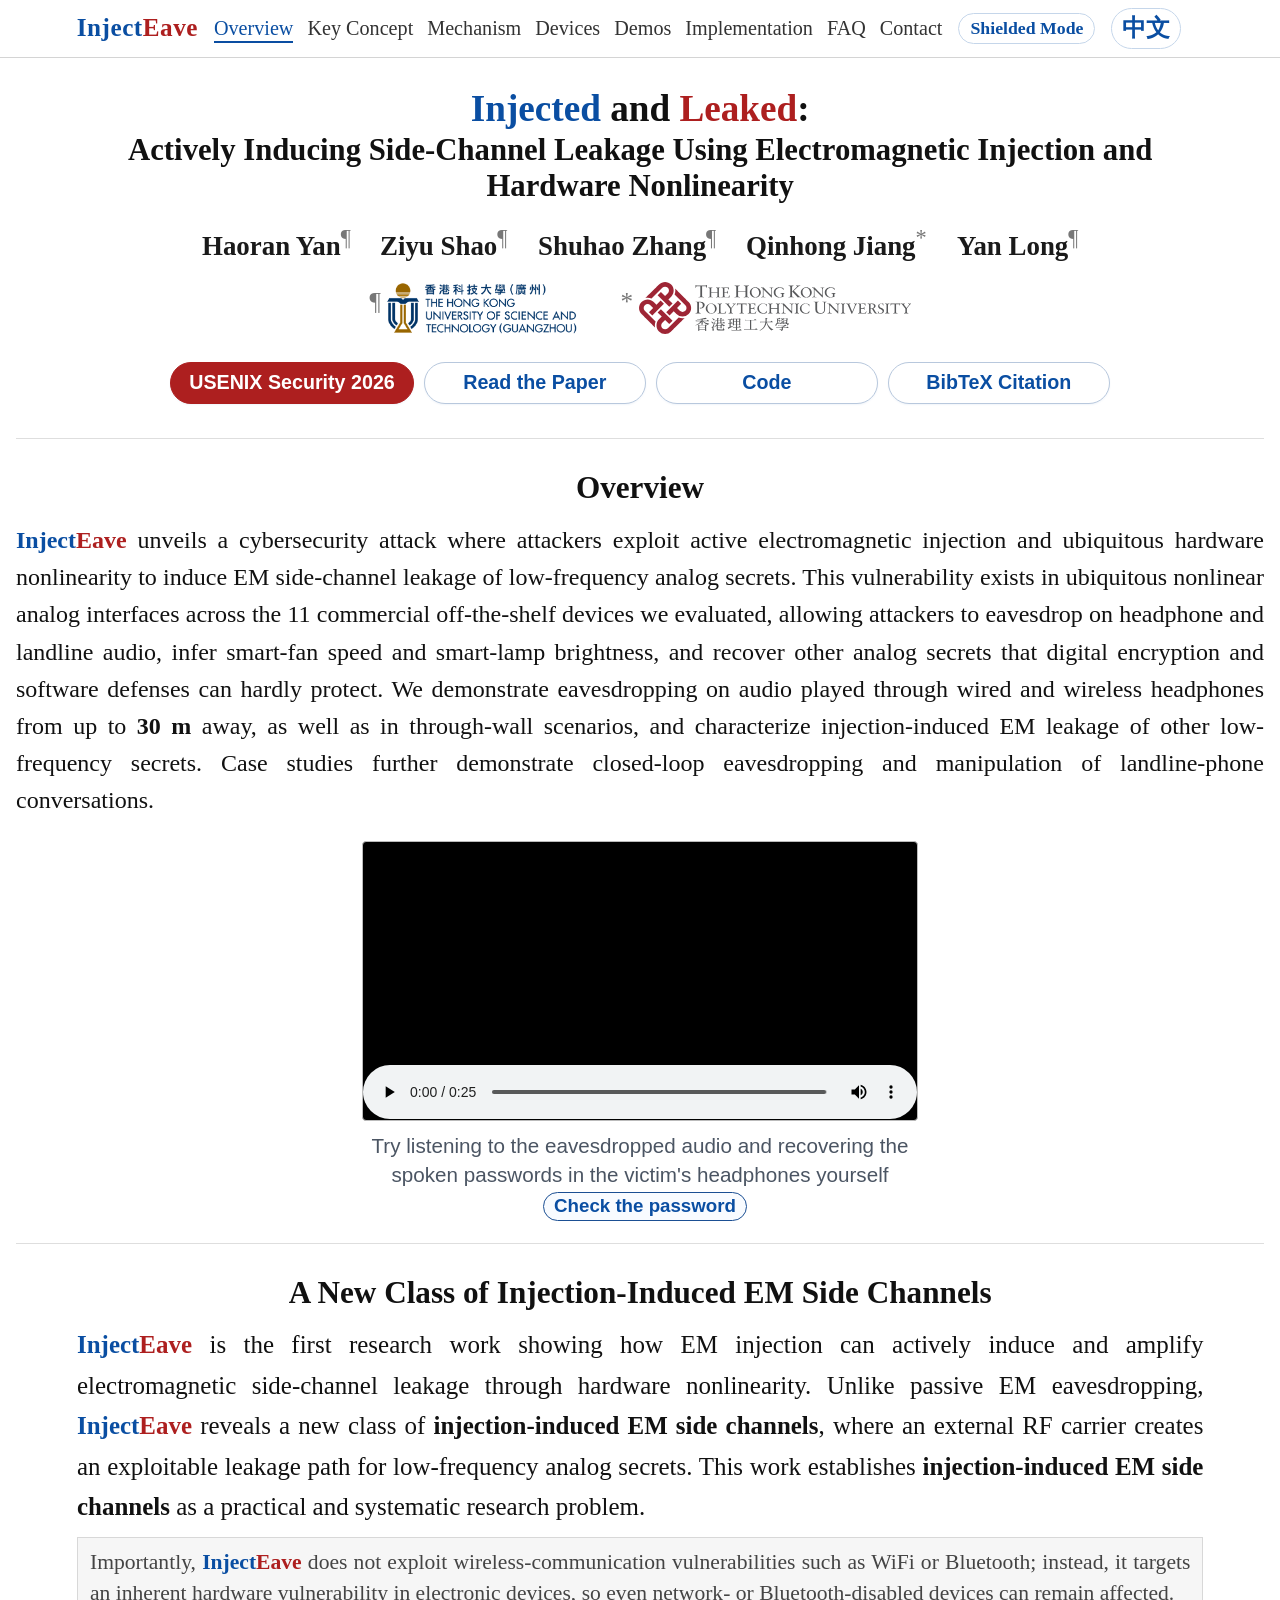
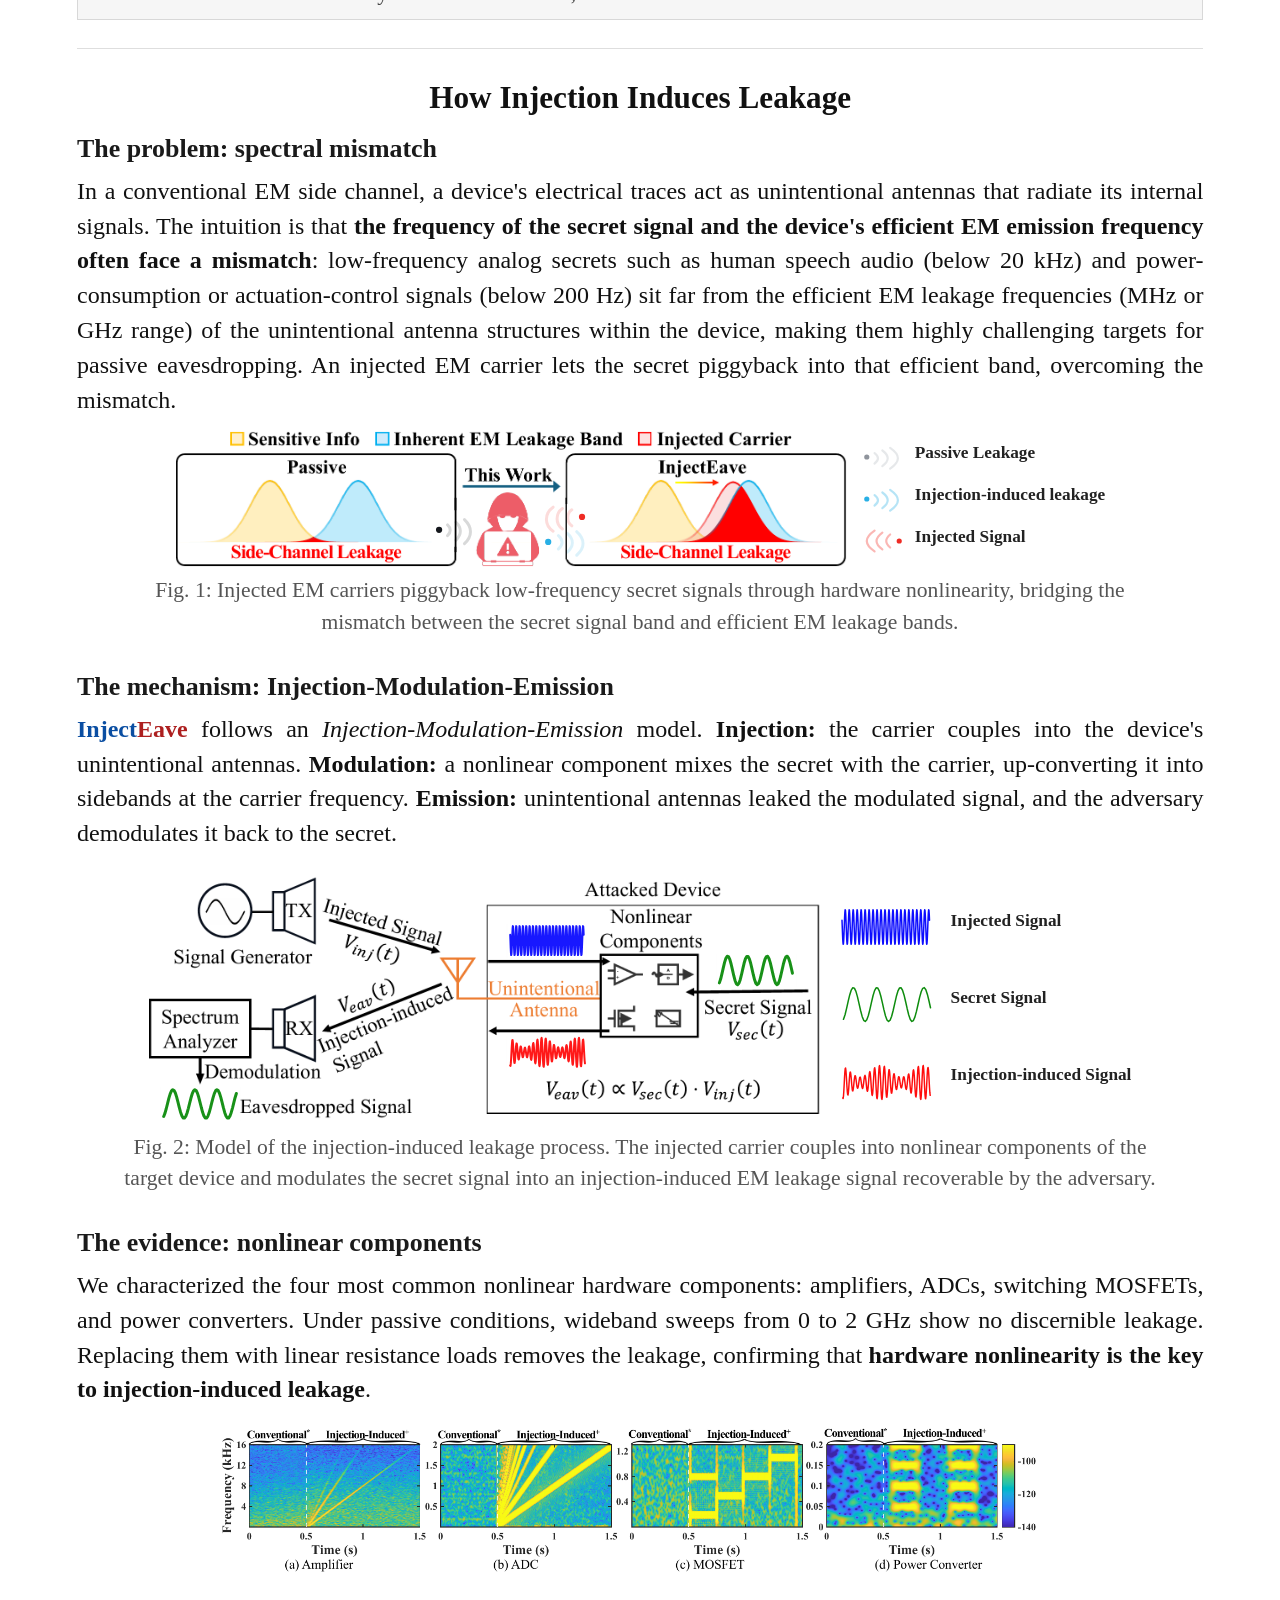
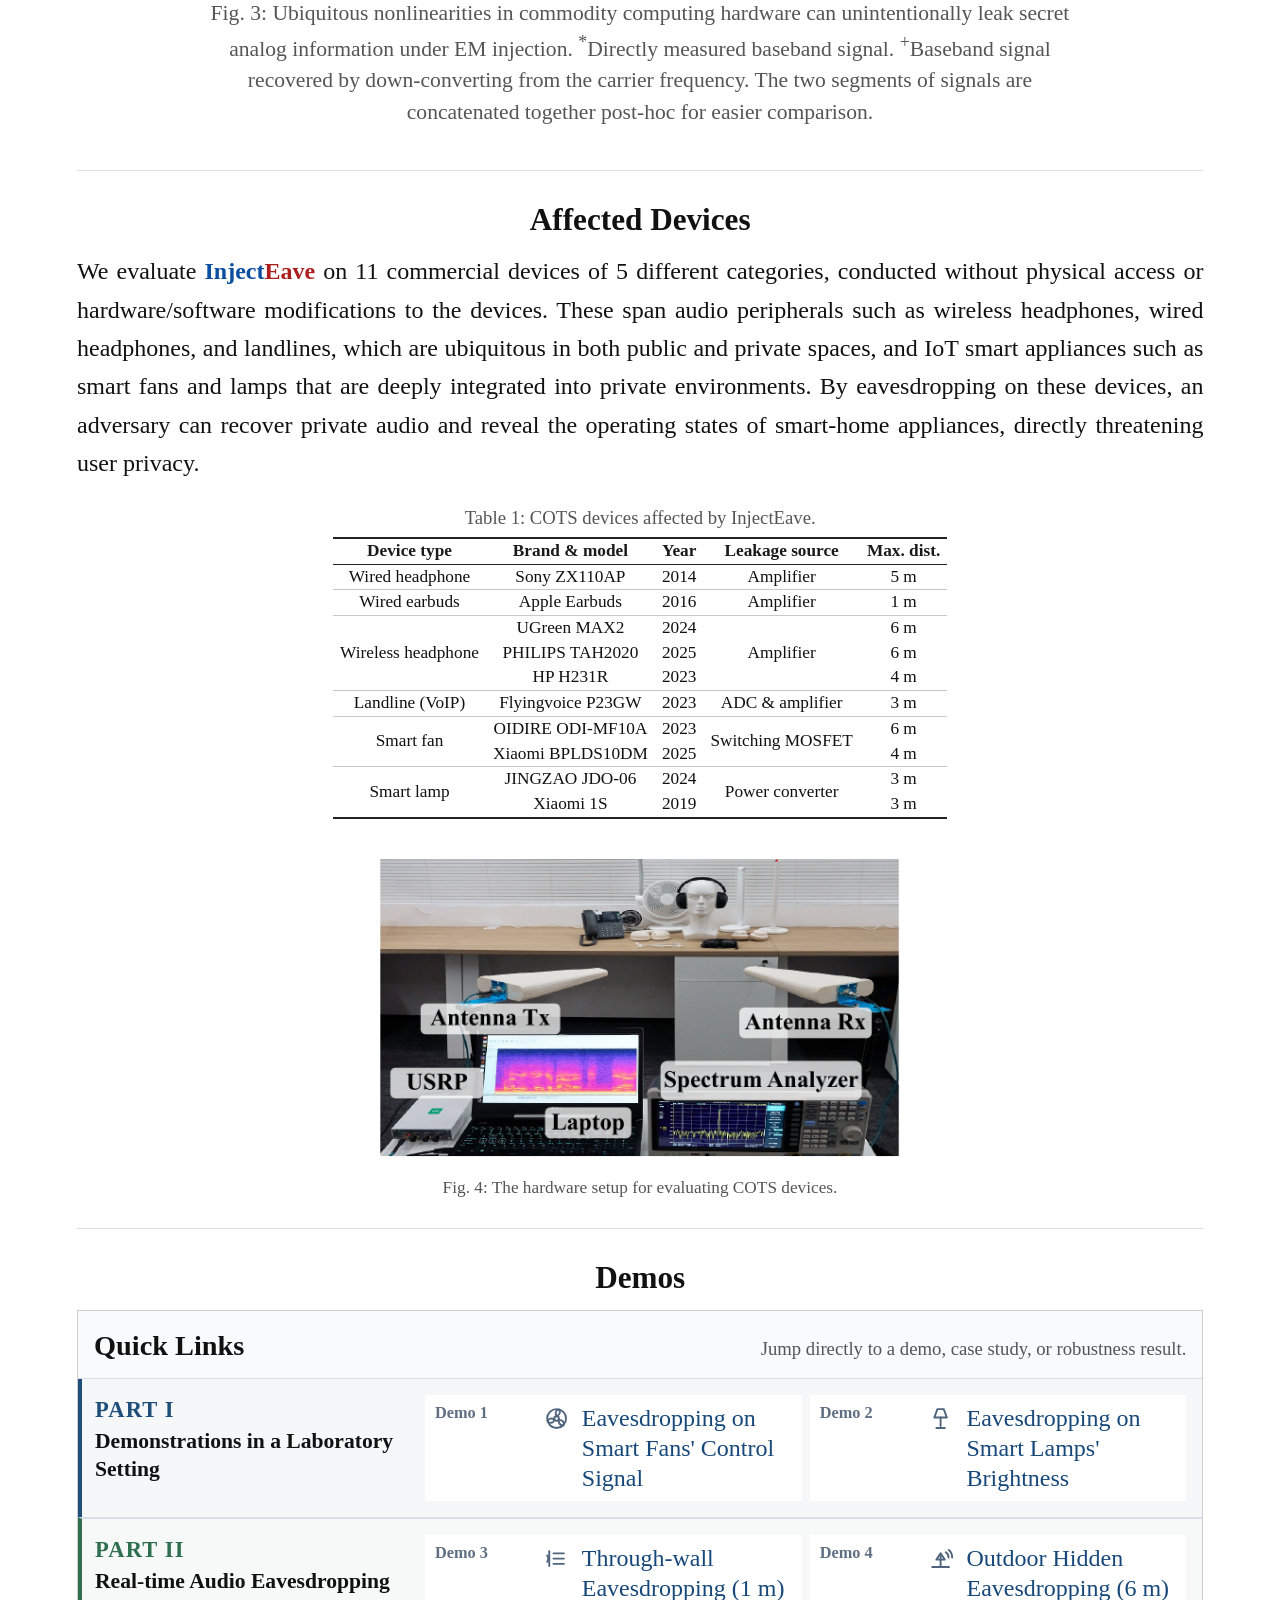
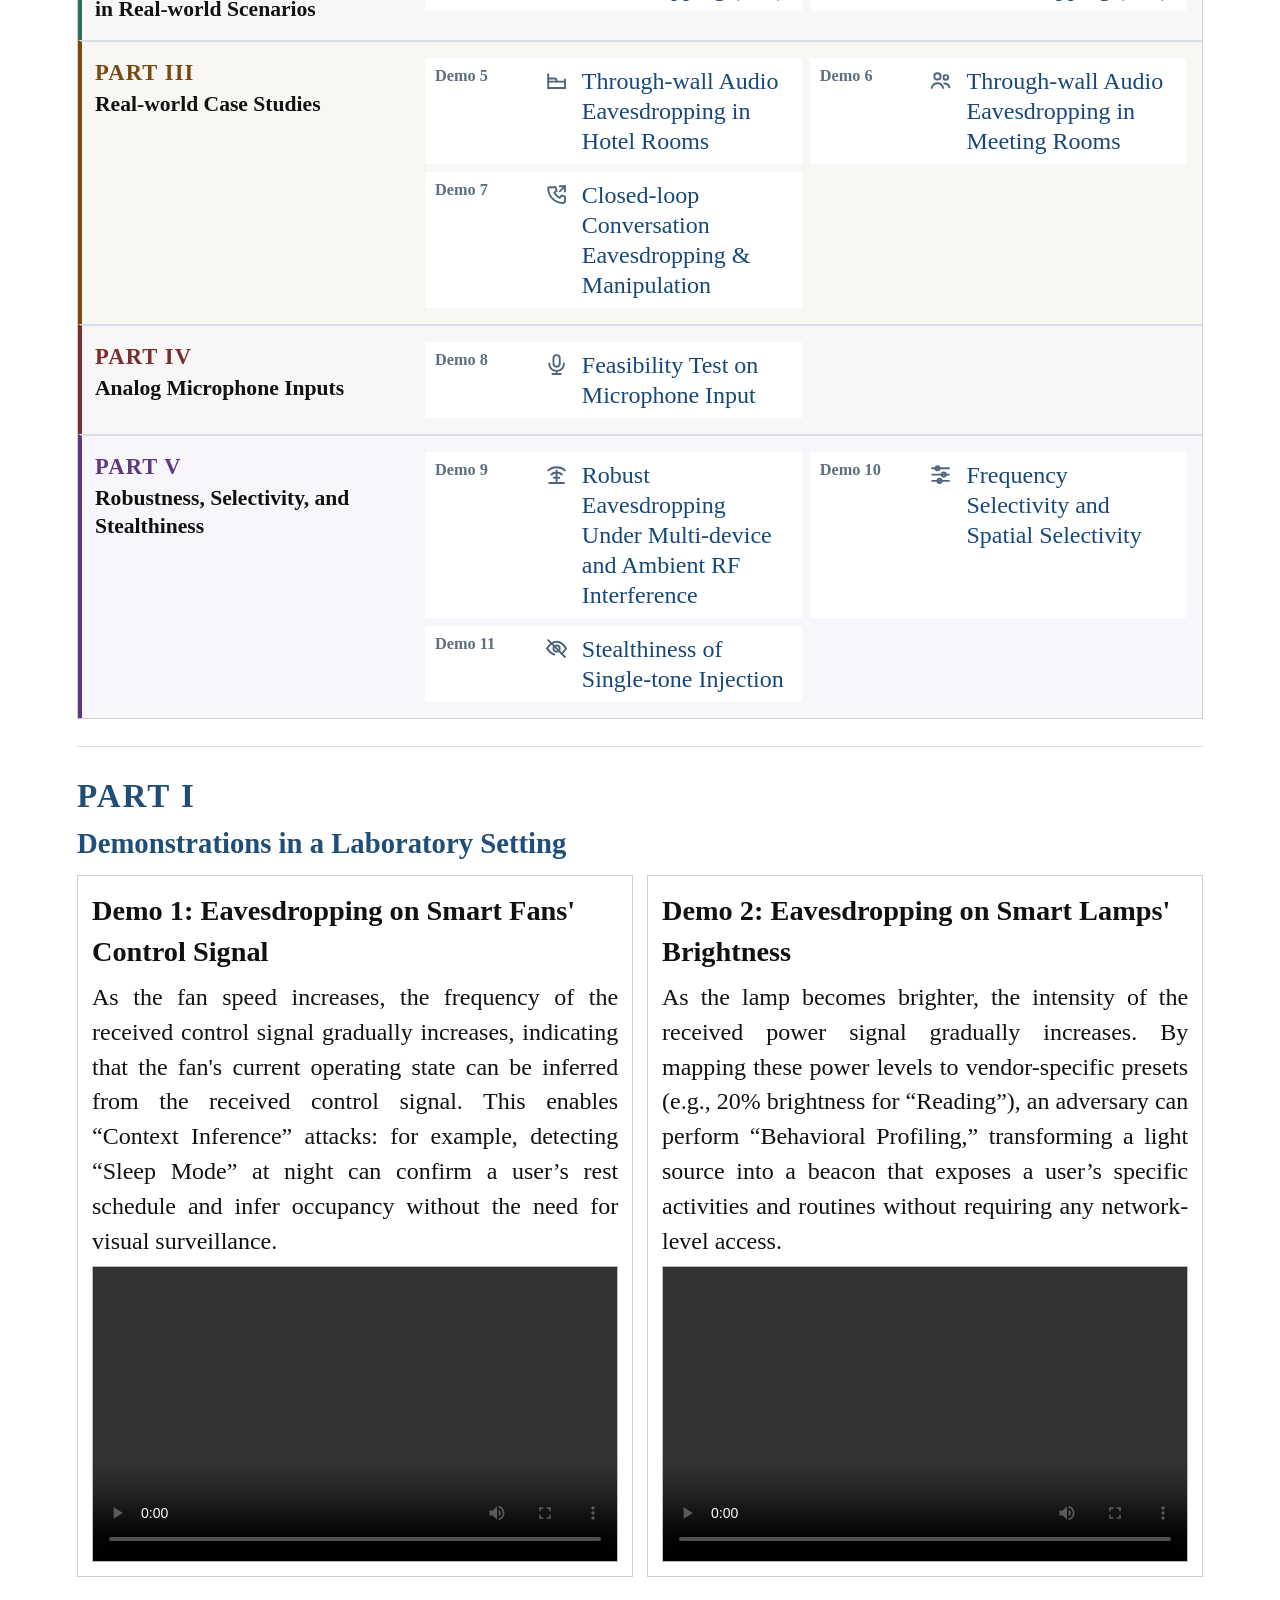
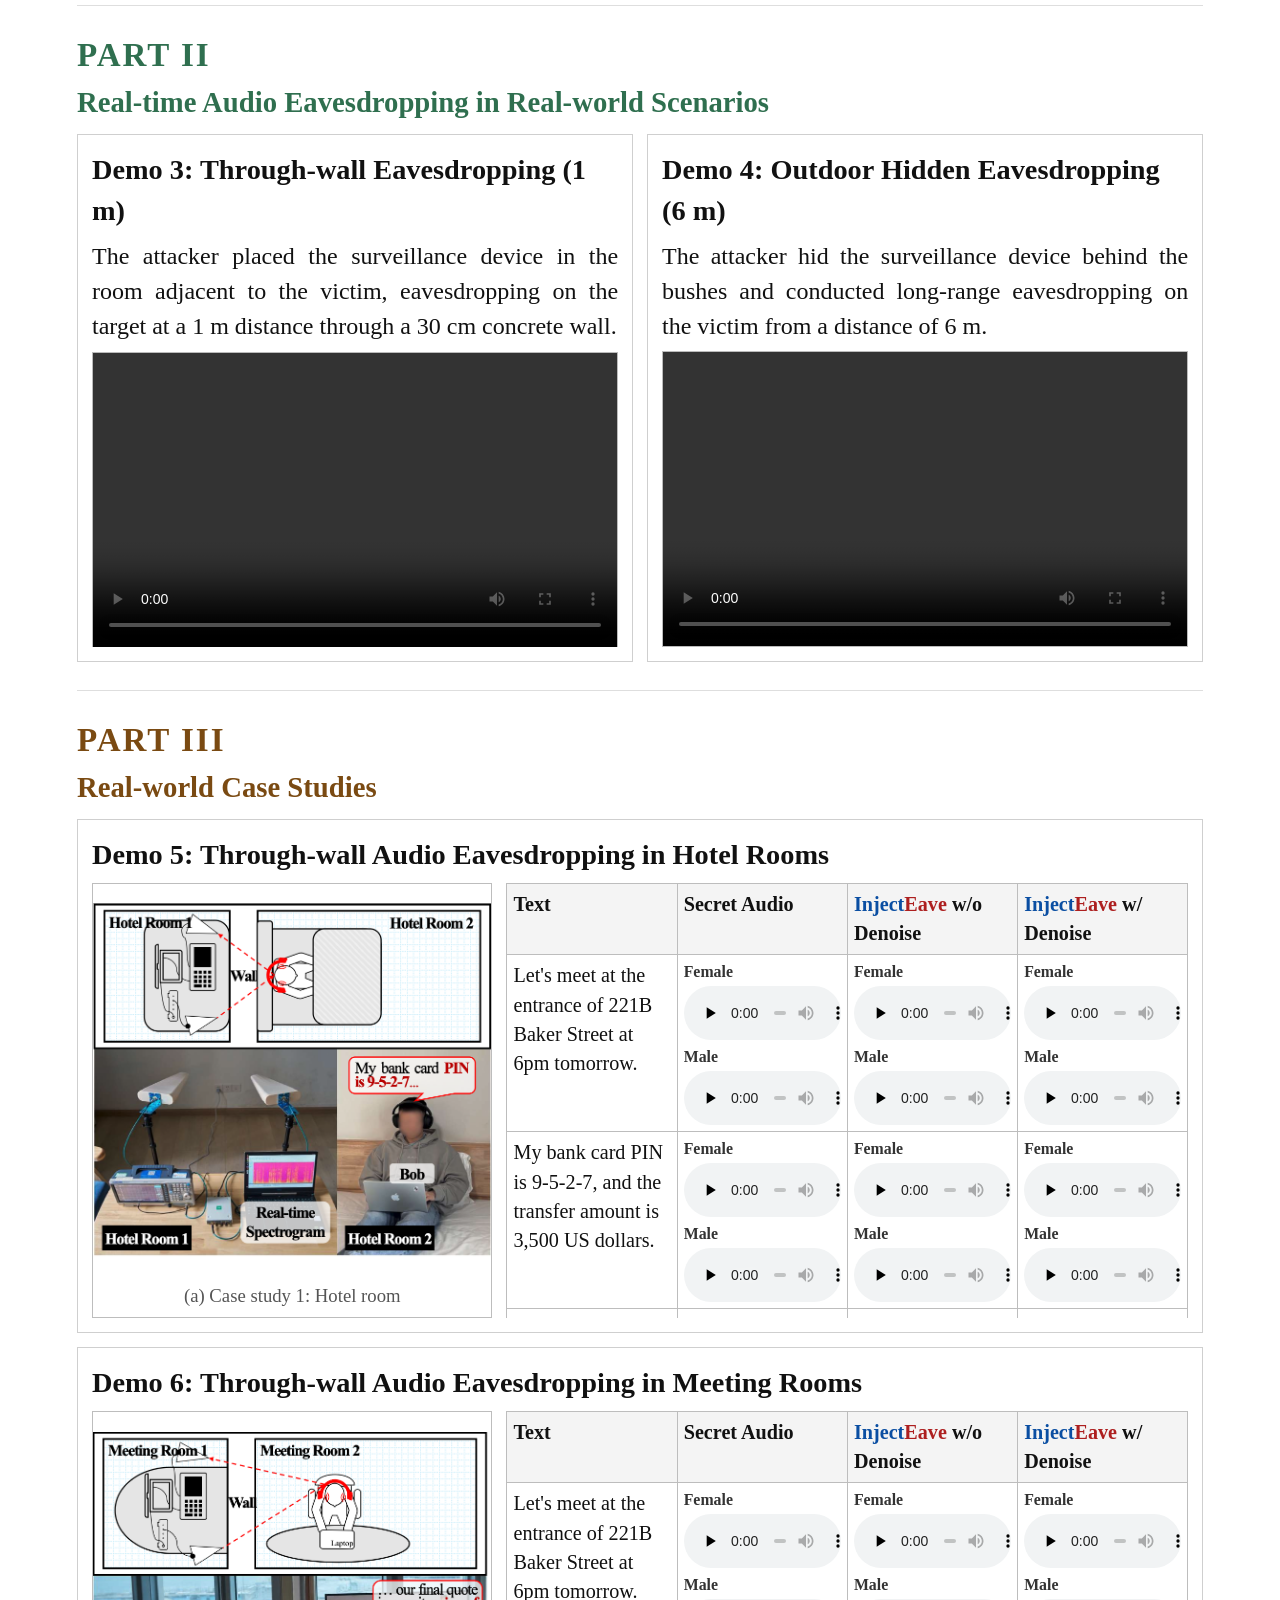
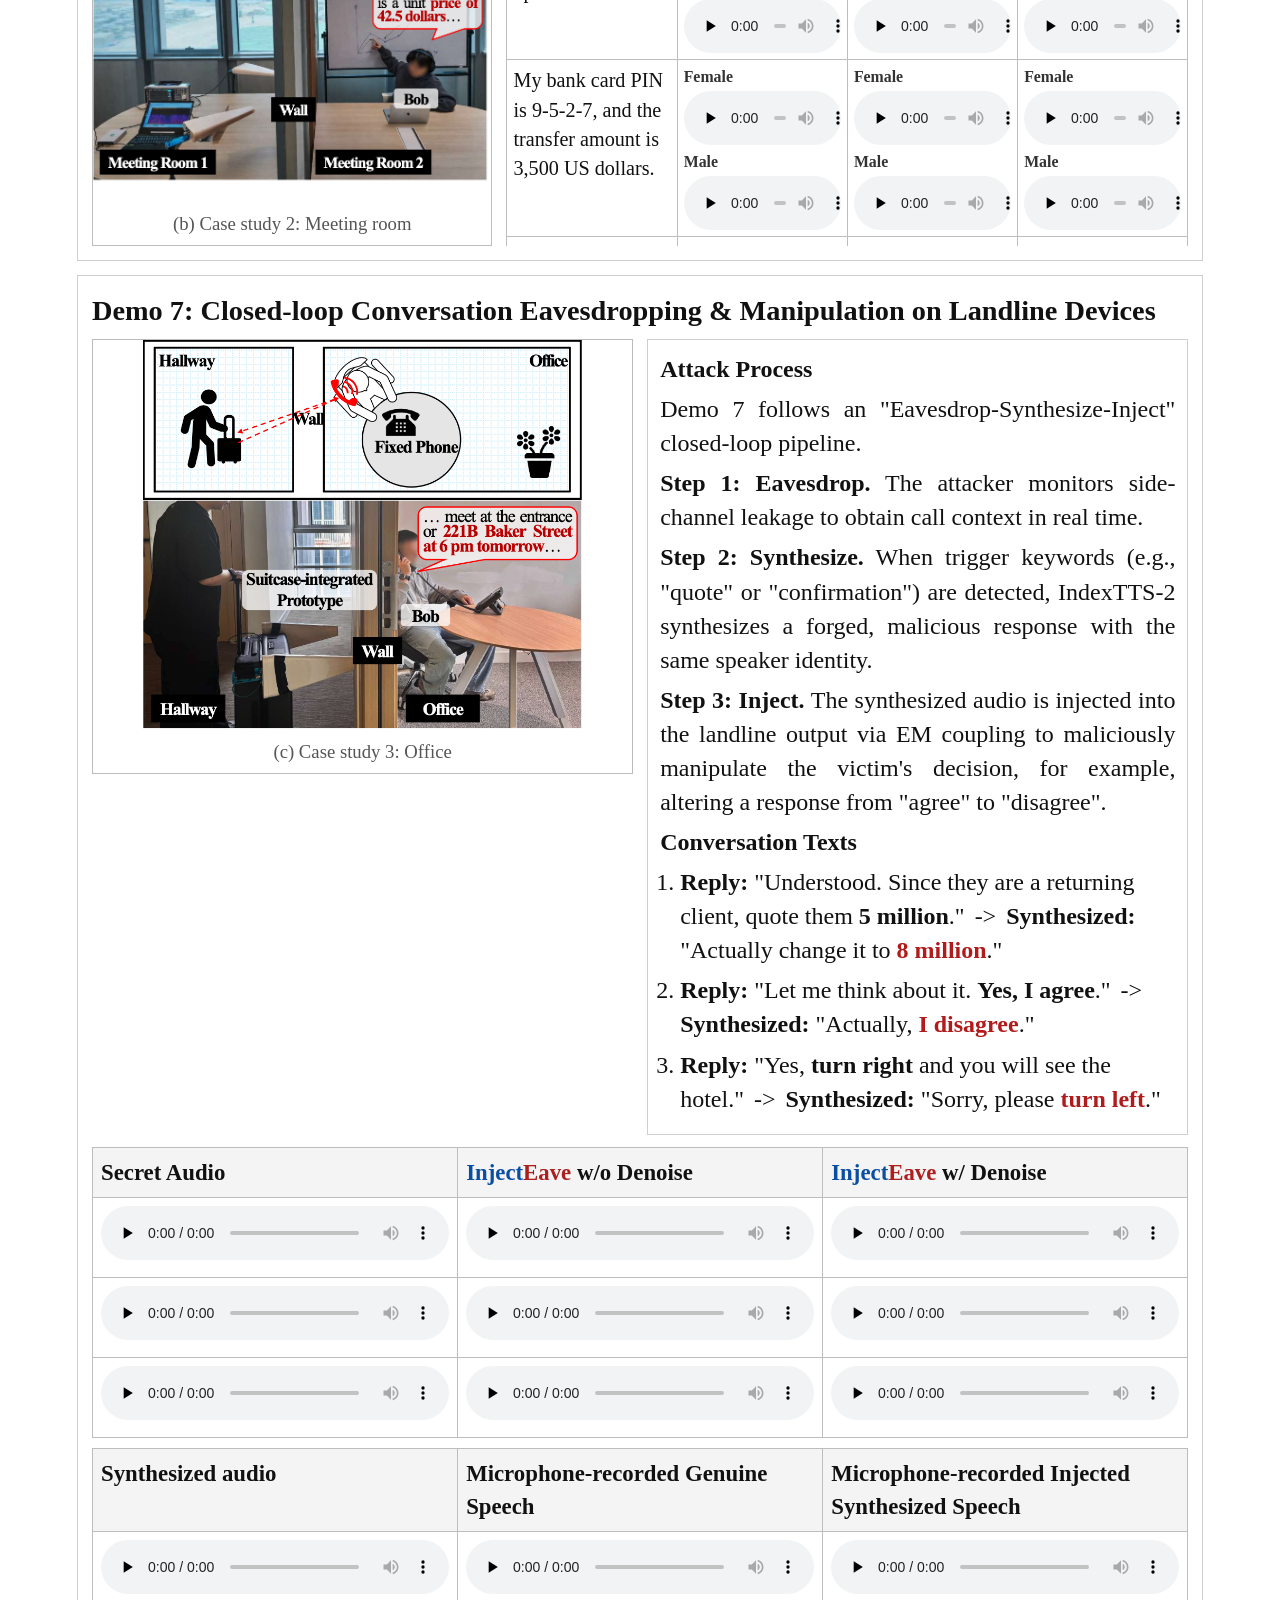
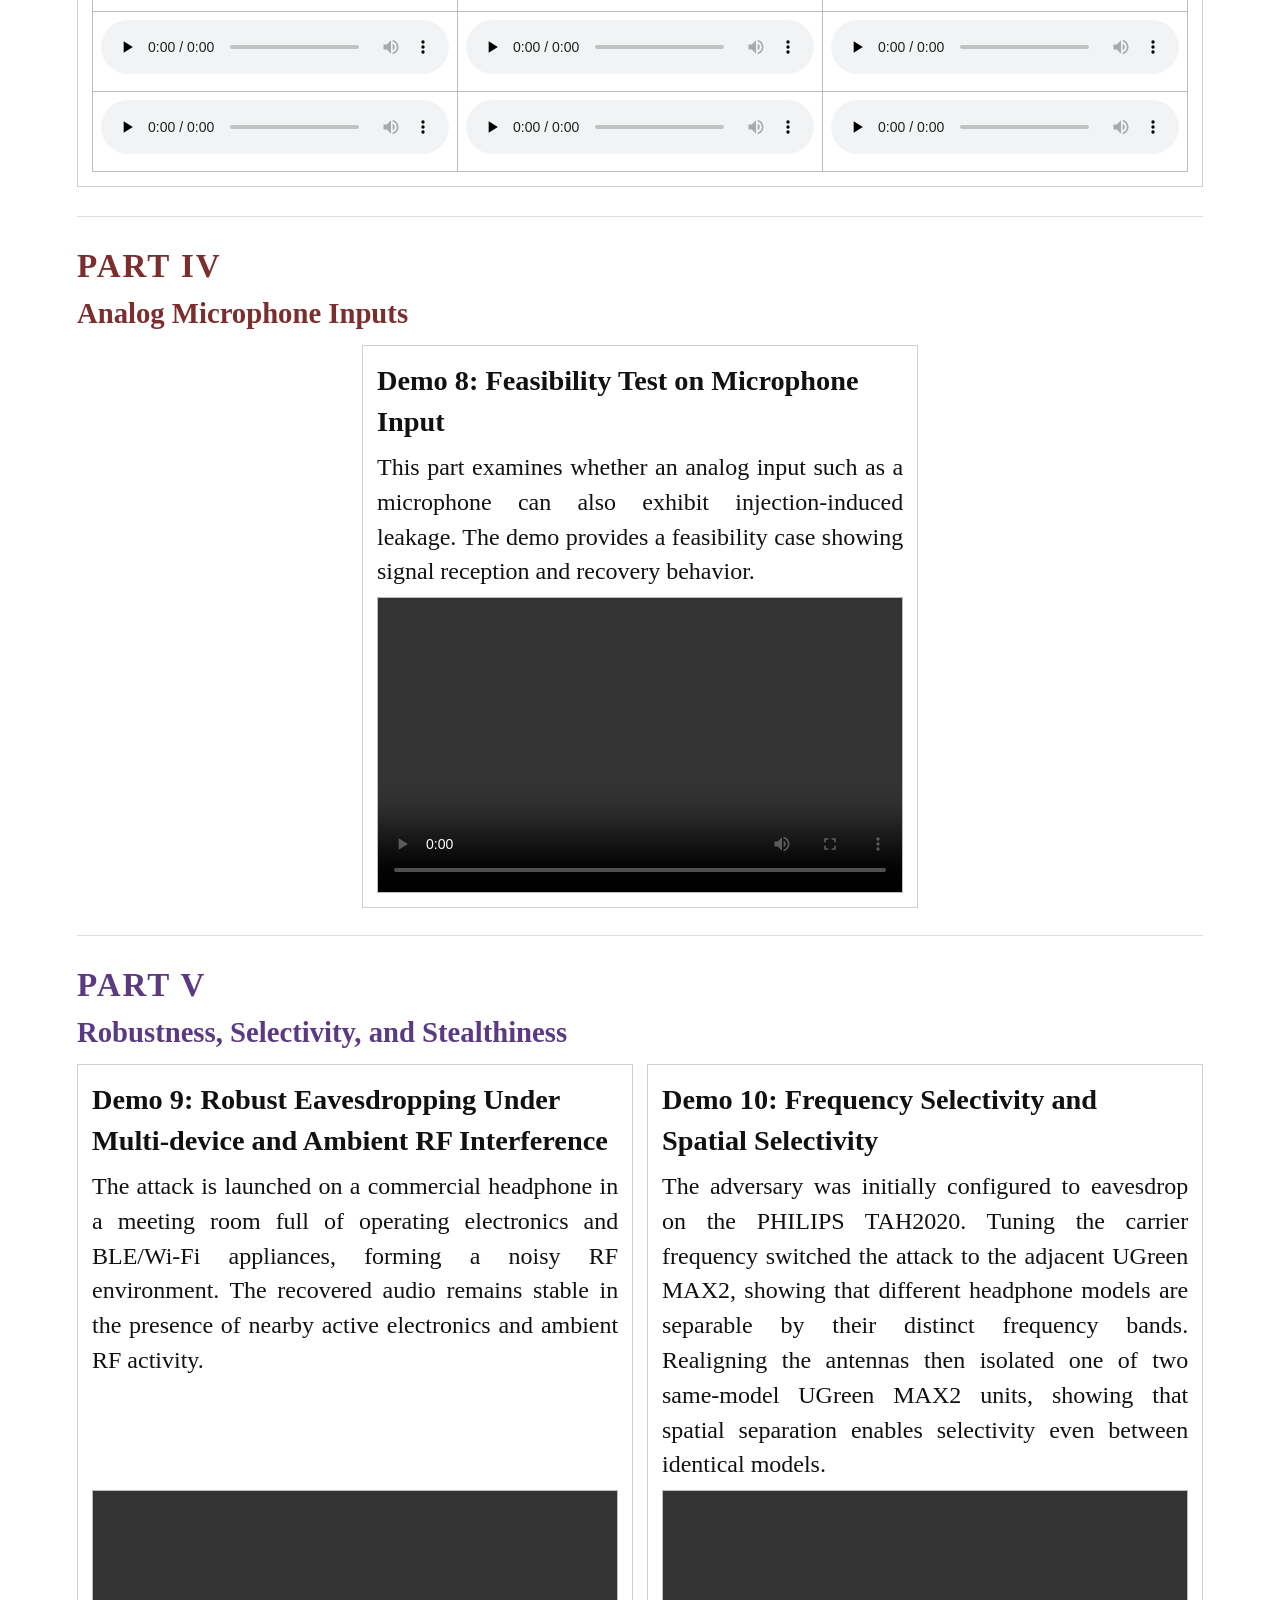
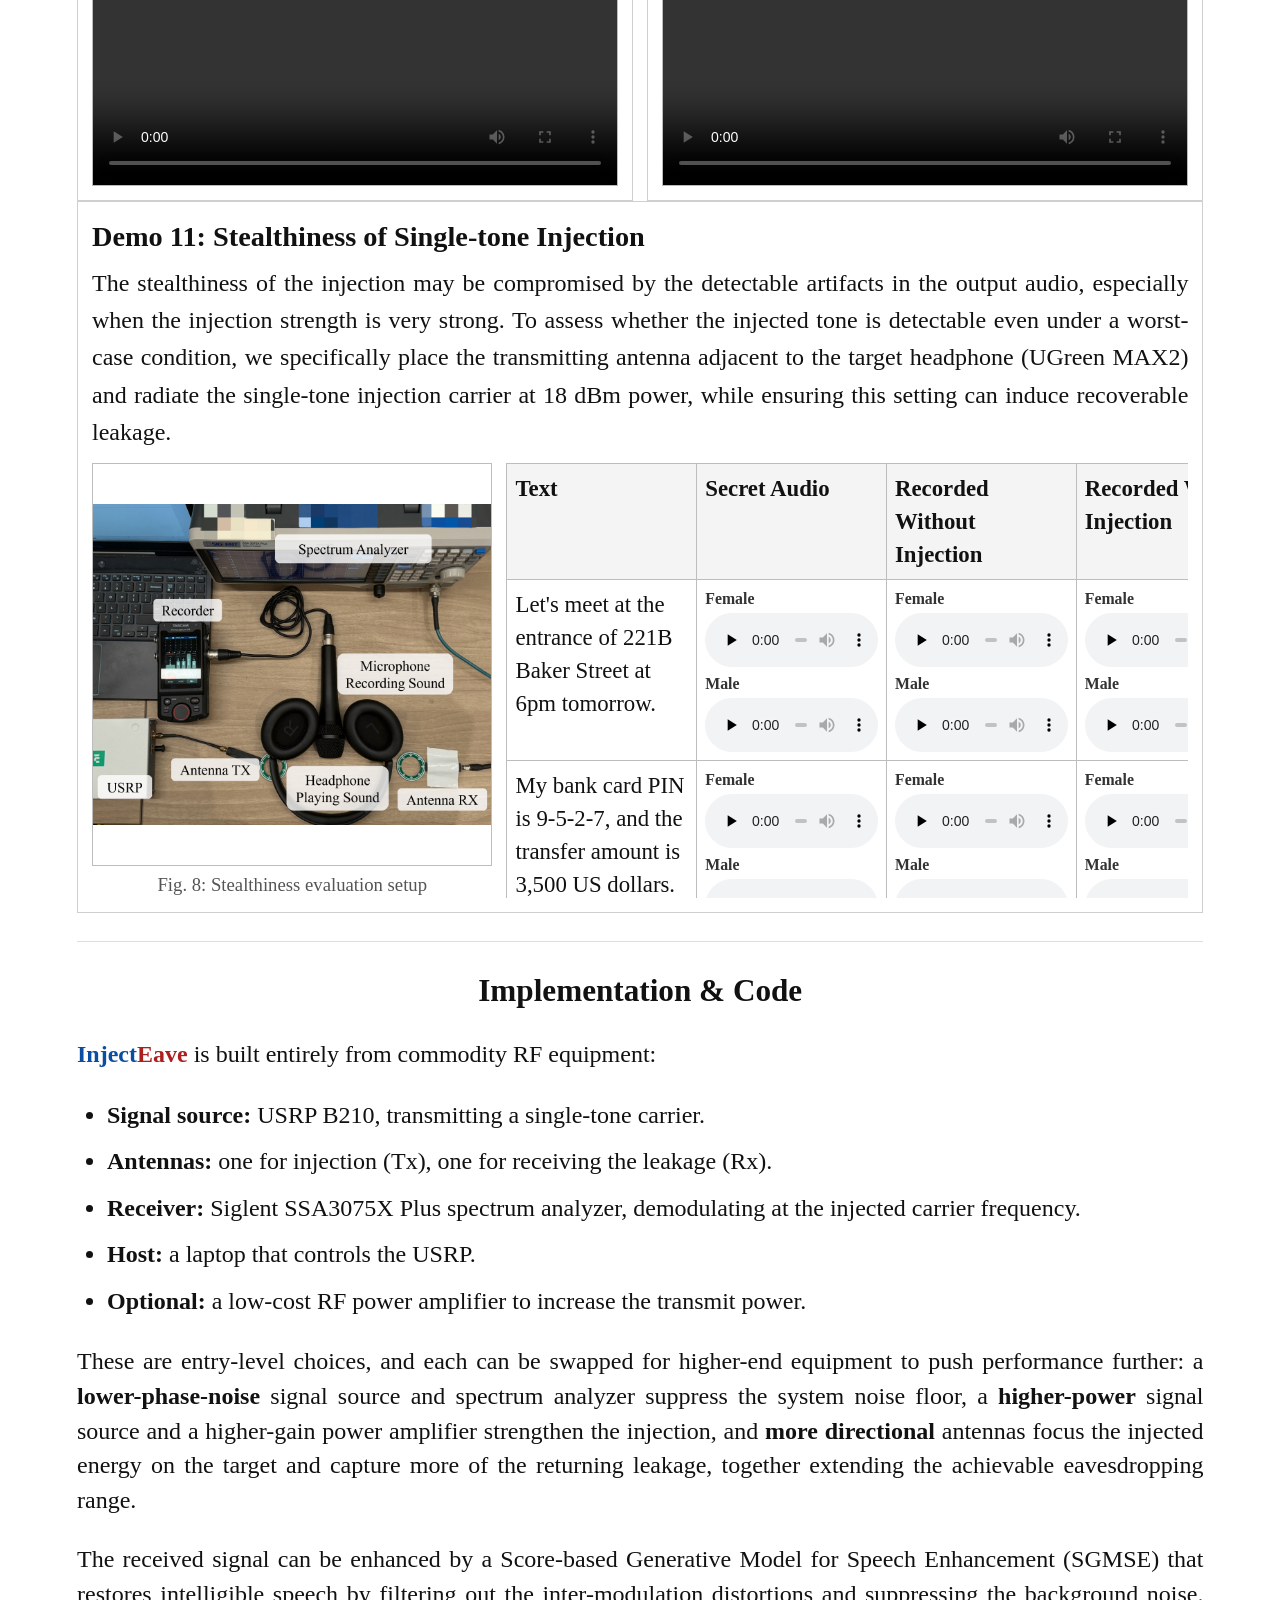
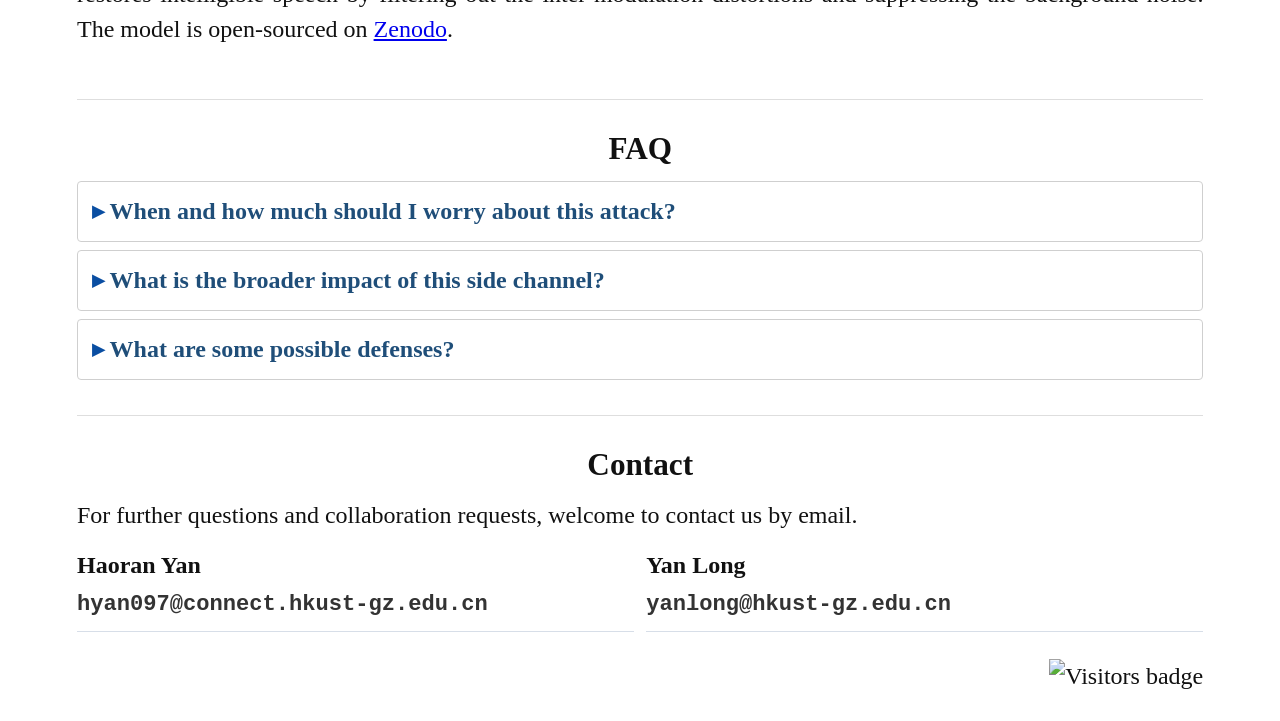
==== commit ec9f00ec: "update" ====
--- a/index.html
+++ b/index.html
@@ -2329,7 +2329,7 @@
 
     </main>
 
-    <script type="text/plain" id="bibtex-source">@inproceedings{yan2026injected,
+    <script type="text/plain" id="bibtex-source">@inproceedings{yan2026injecteave,
   title={Injected and Leaked: Actively Inducing Side-Channel Leakage Using Electromagnetic Injection and Hardware Nonlinearity},
   author={Yan, Haoran and Shao, Ziyu and Zhang, Shuhao and Jiang, Qinhong and Long, Yan},
   booktitle={35th USENIX Security Symposium (USENIX Security 26)},
--- a/styles.css
+++ b/styles.css
@@ -2636,10 +2636,6 @@
 @keyframes inject-converge {
   0% {
     font-size: 3em;
-    opacity: 0.3;
-  }
-  16.67% {
-    font-size: 3em;
     opacity: 1;
   }
   33.33% {
@@ -2742,15 +2738,15 @@
 @keyframes ray-converge {
   0% {
     opacity: 0.8;
-    transform: translate(-50%, -50%) scale(0.5);
-  }
-  83.33% {
+    transform: translate(-50%, -50%) scale(1.5);
+  }
+  33.33% {
     opacity: 0.8;
     transform: translate(-50%, -50%) scale(1.5);
   }
   100% {
     opacity: 0;
-    transform: translate(-50%, -50%) scale(1.5);
+    transform: translate(-50%, -50%) scale(0.5);
   }
 }
 
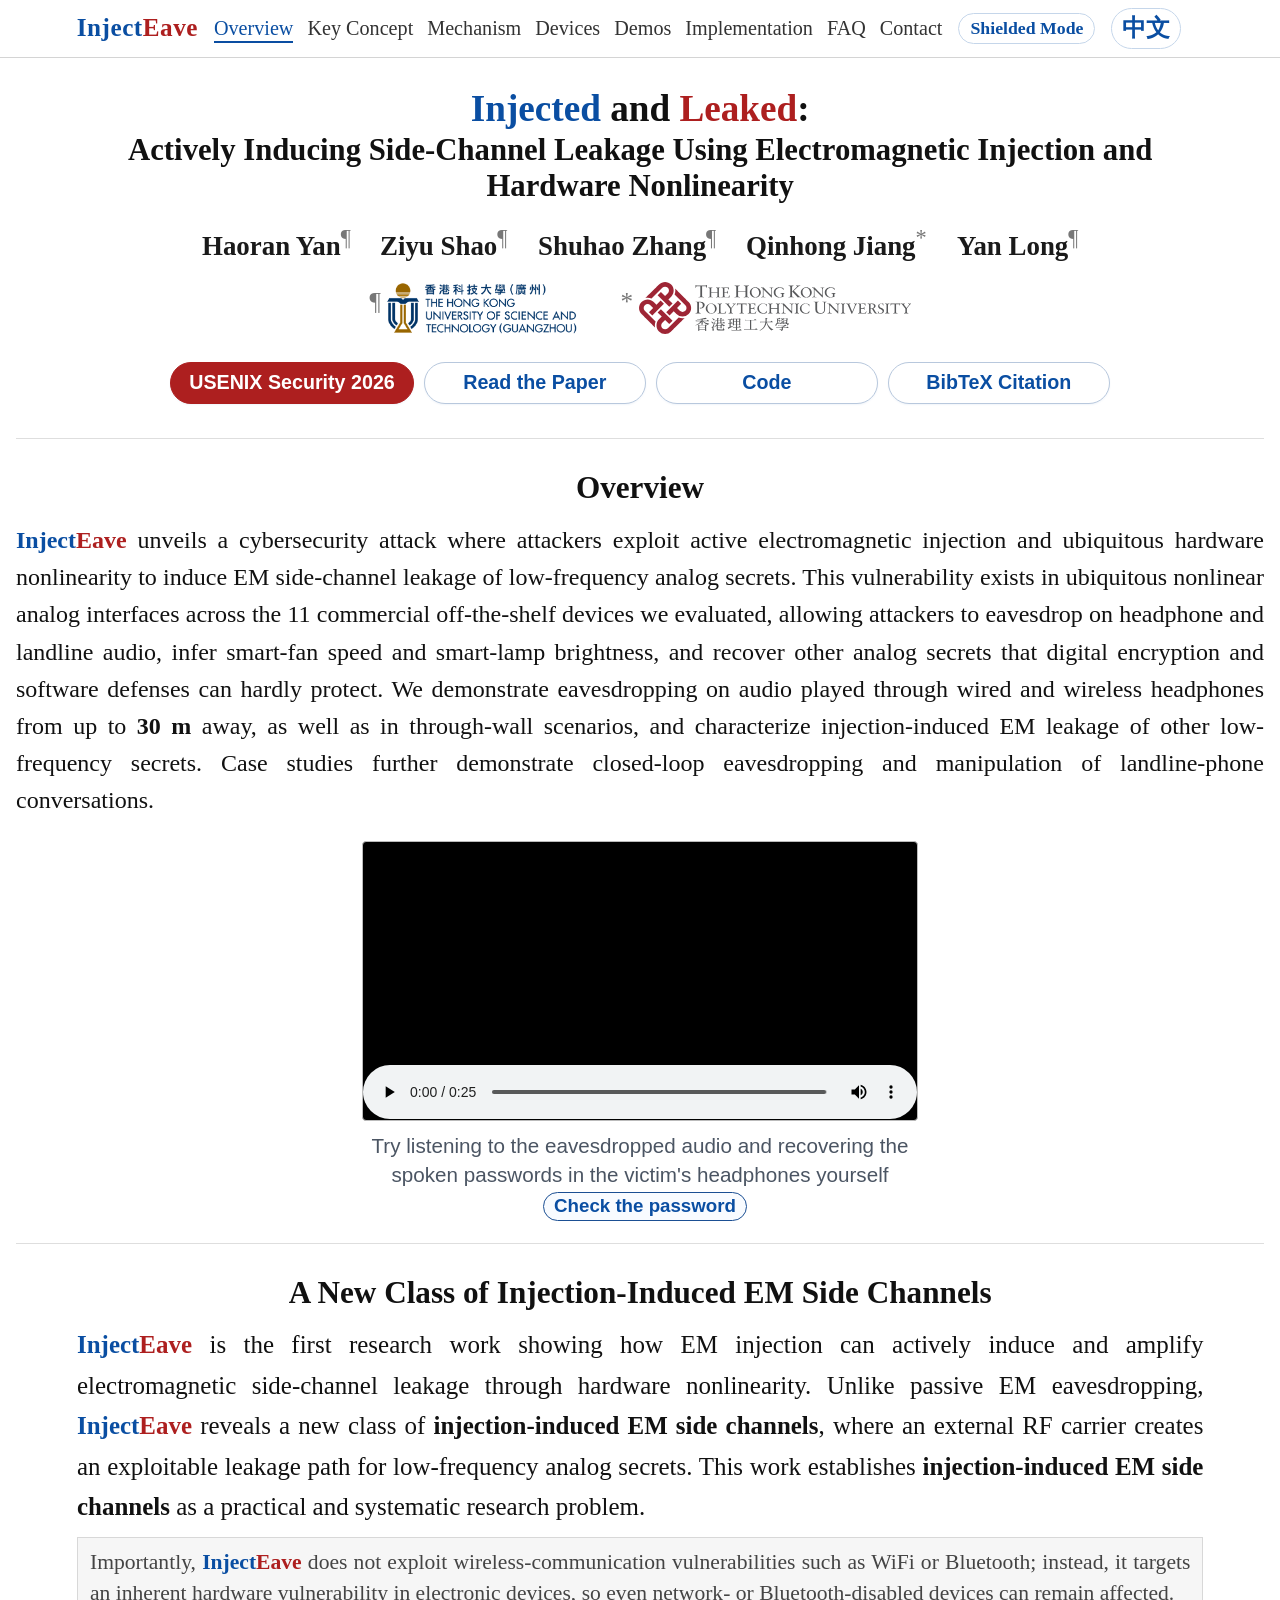
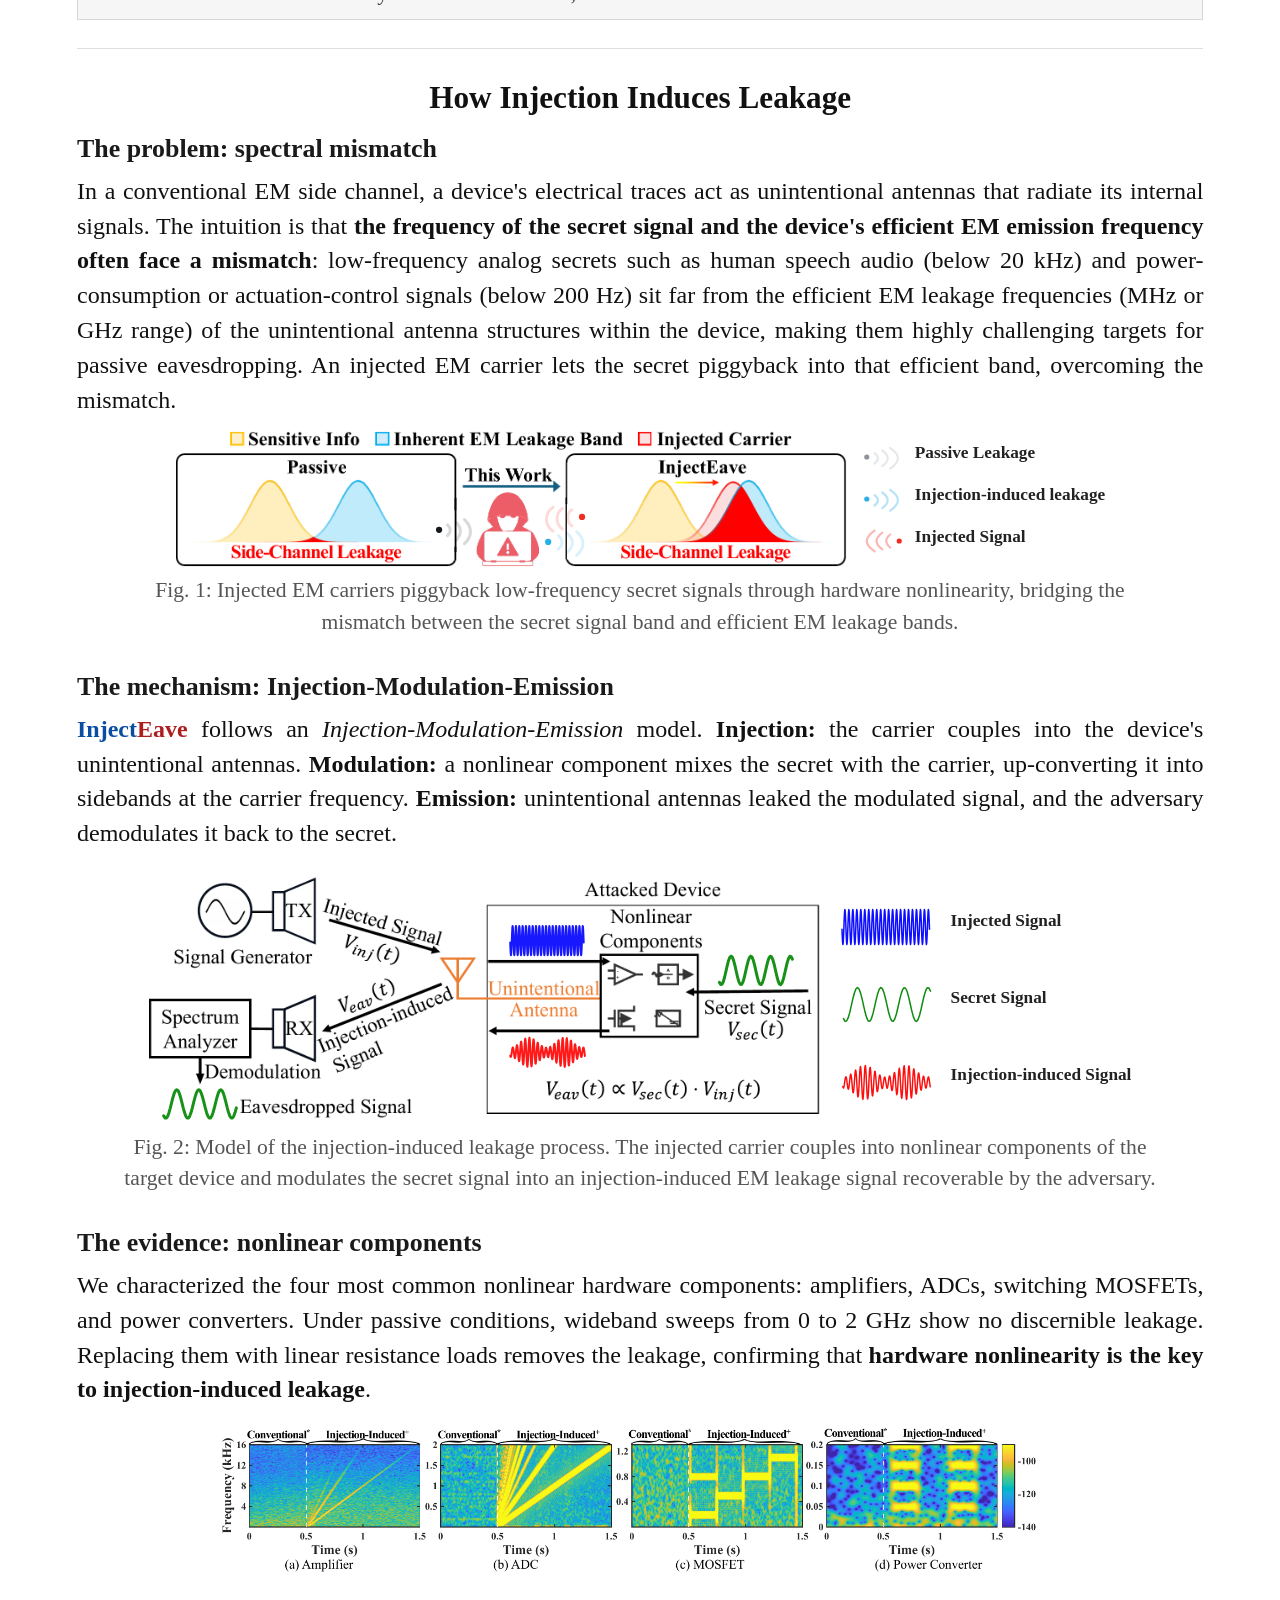
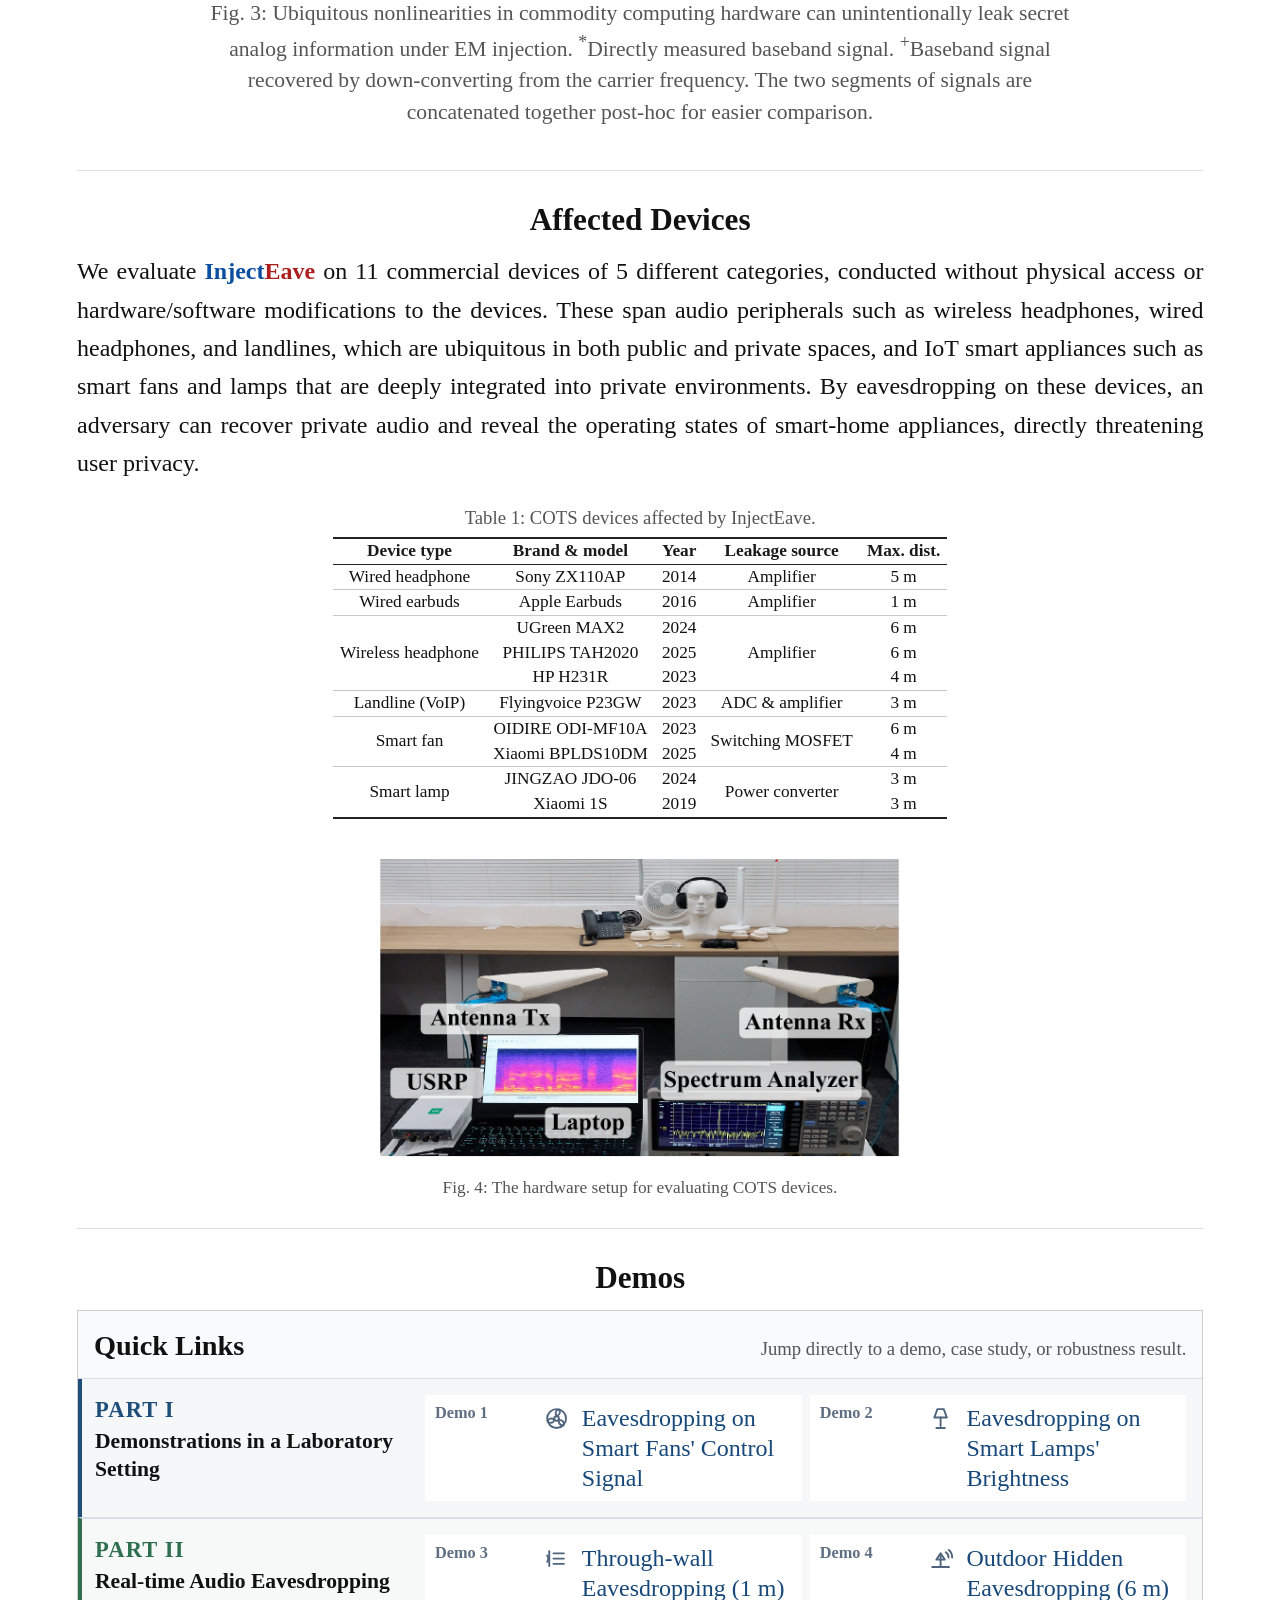
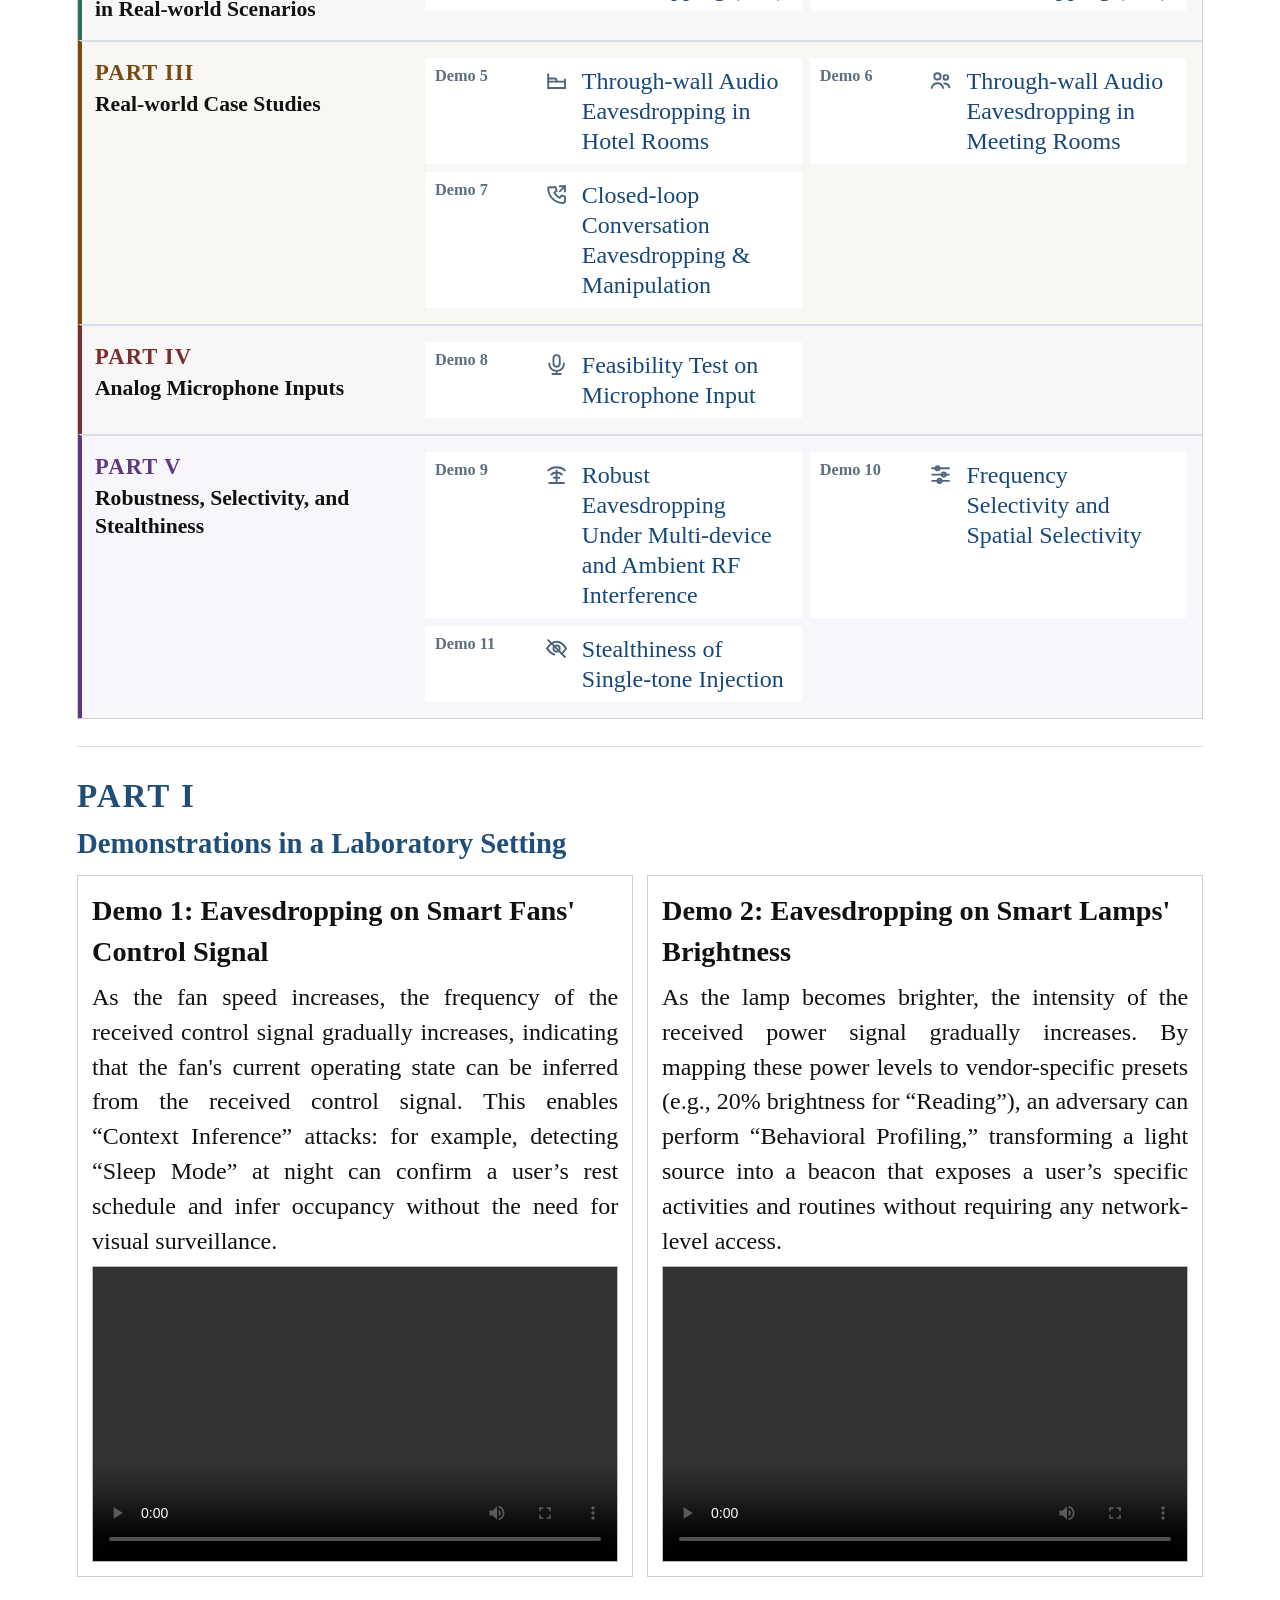
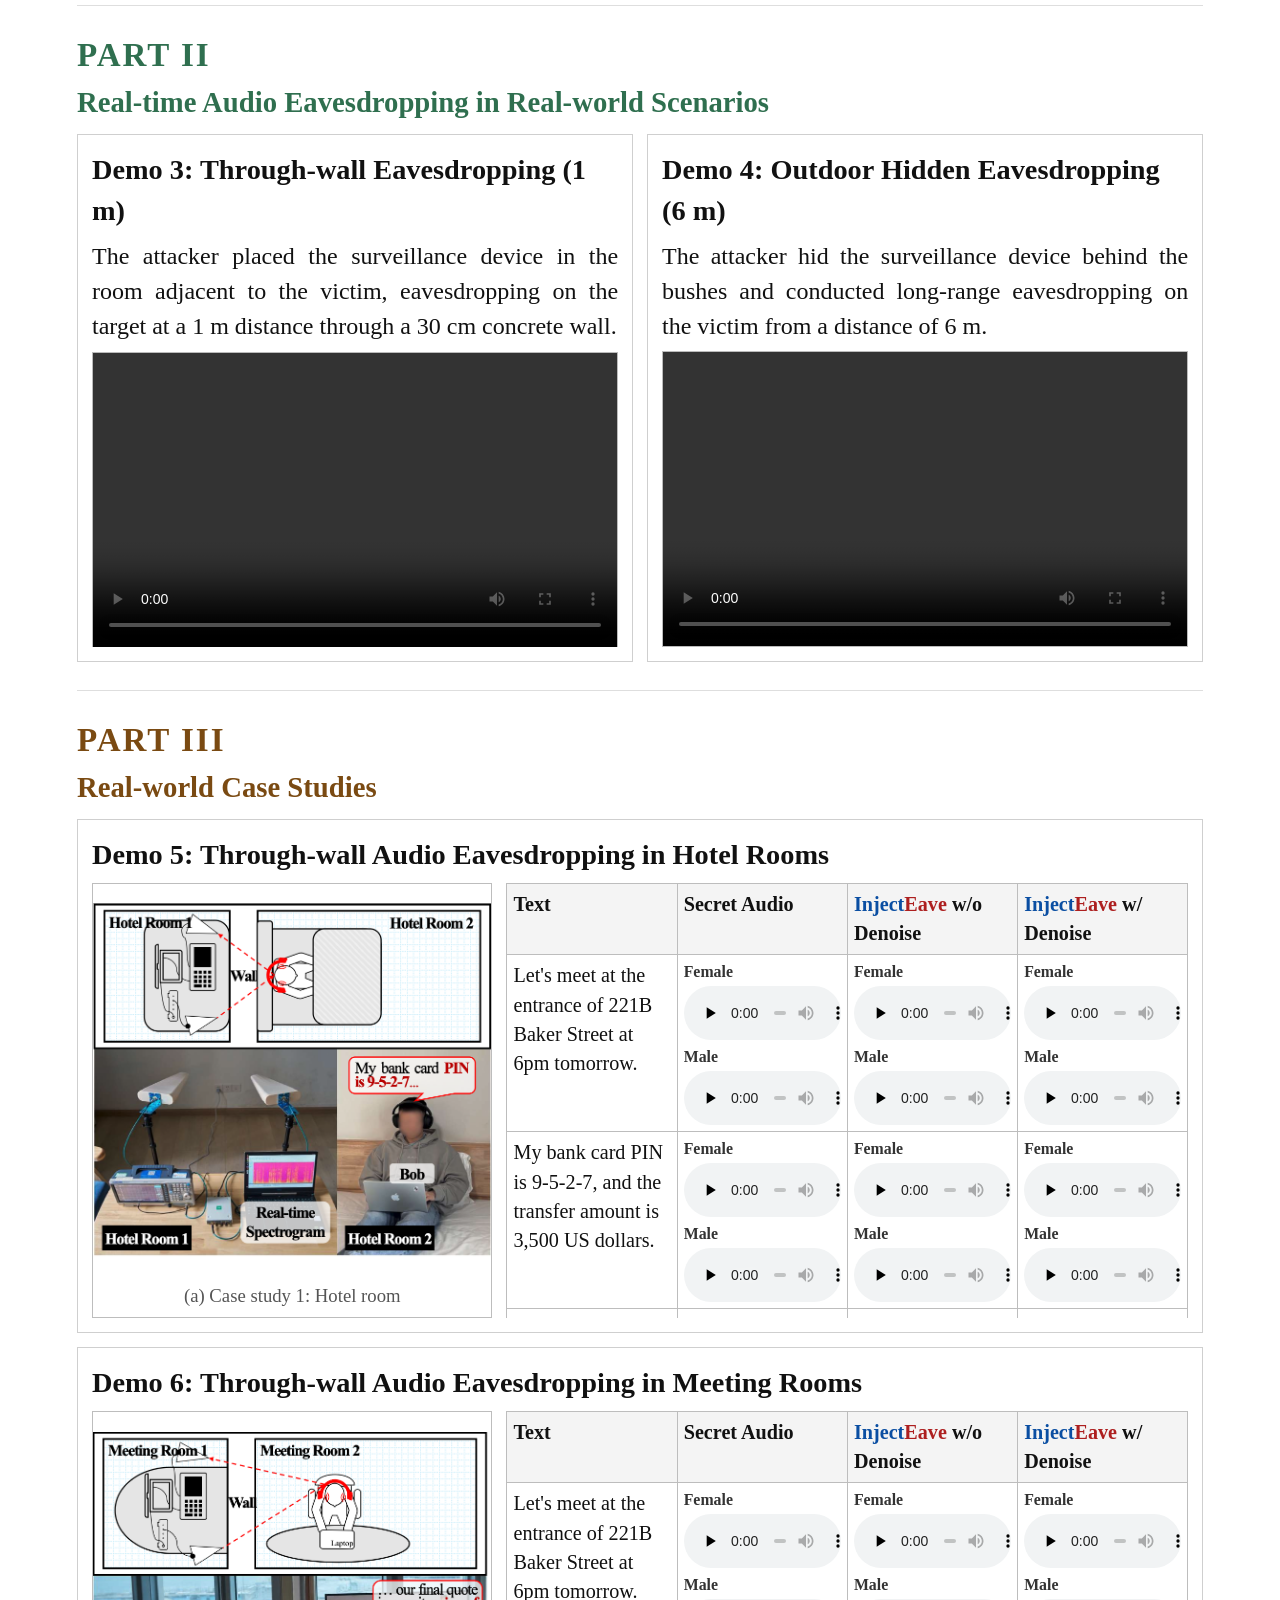
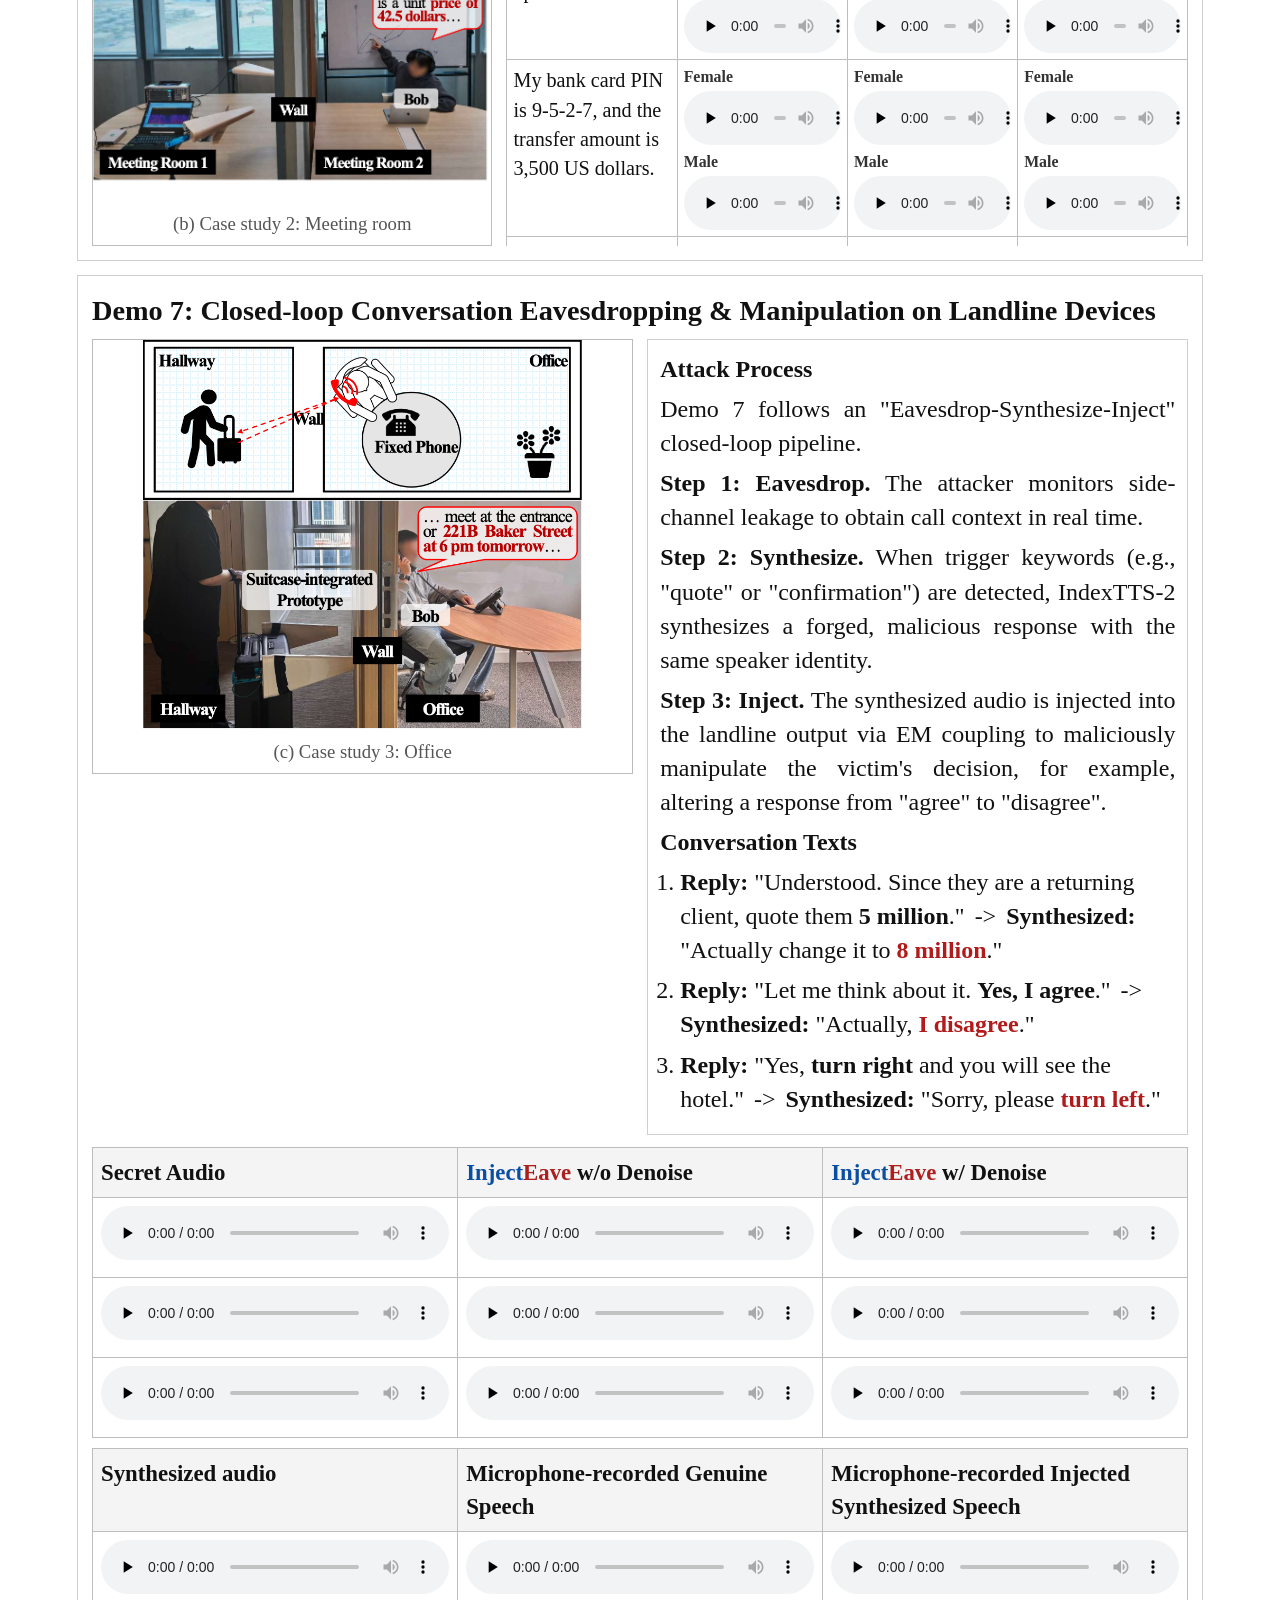
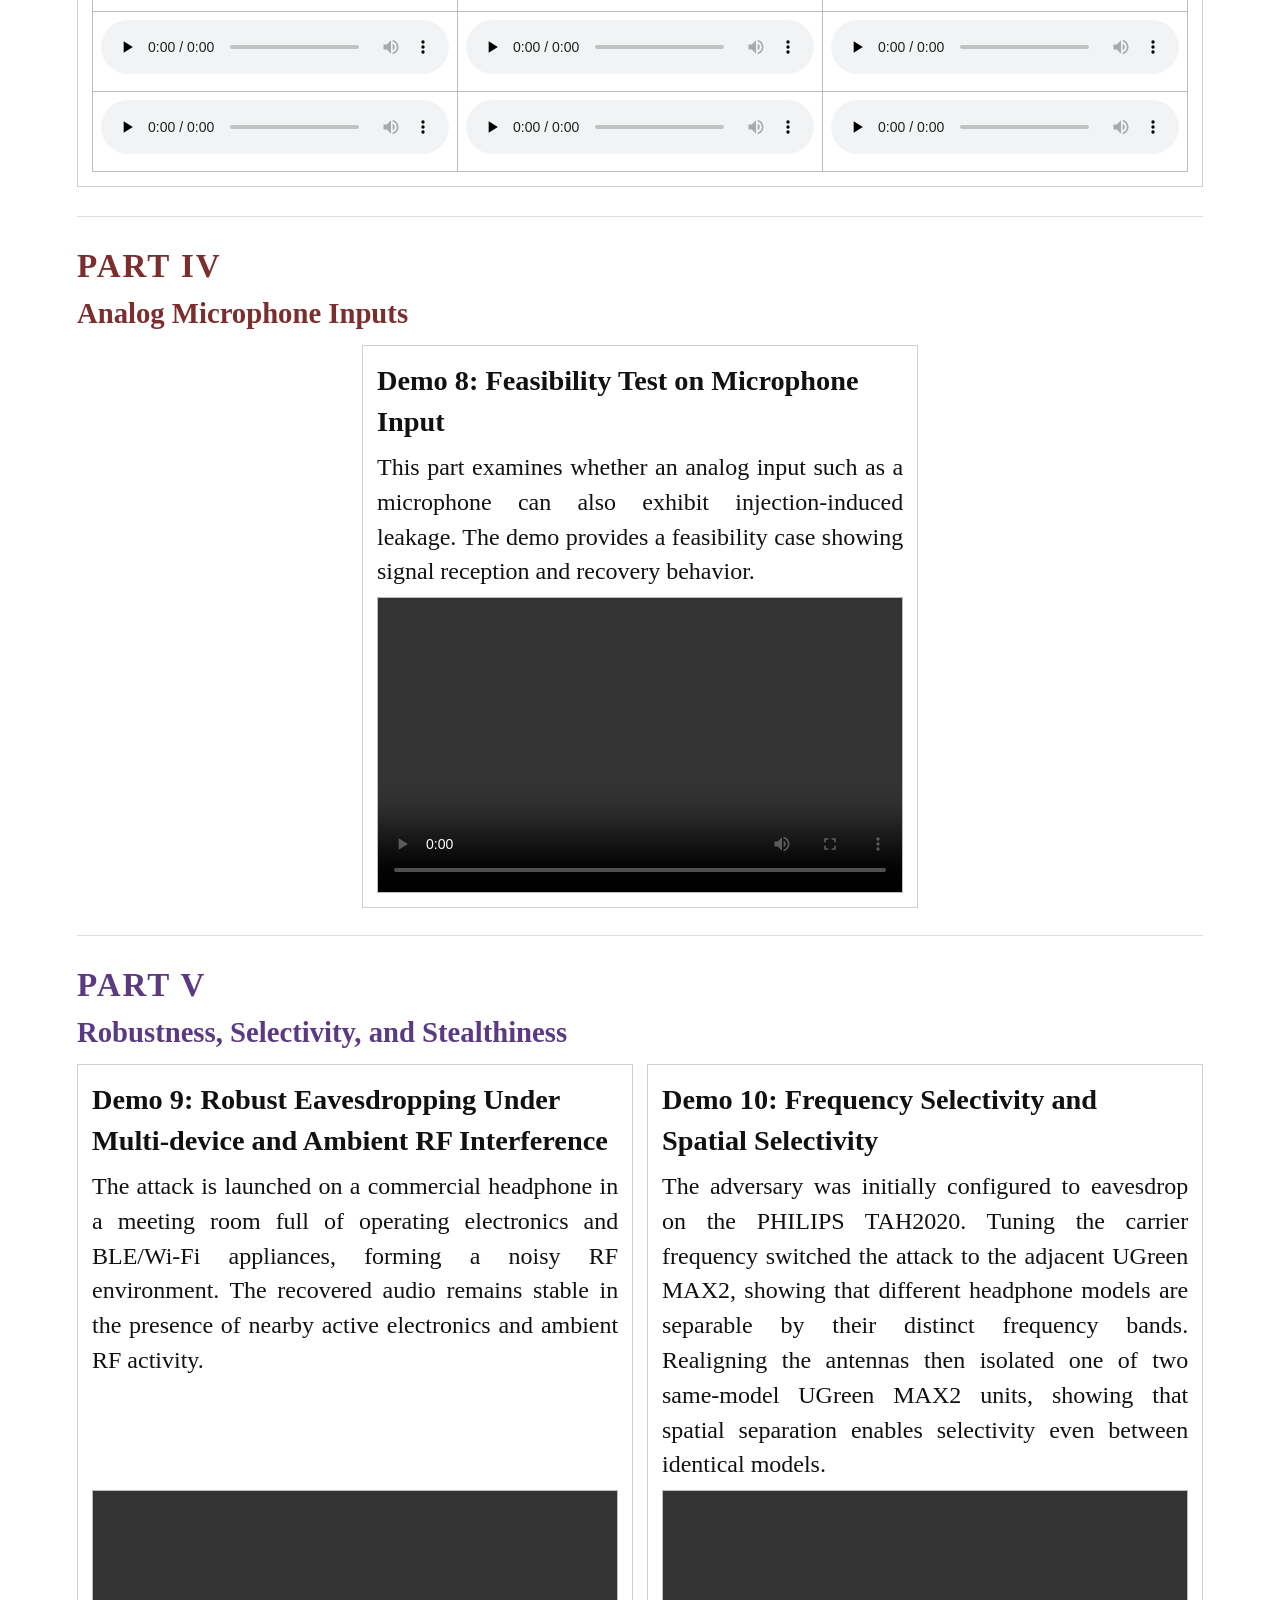
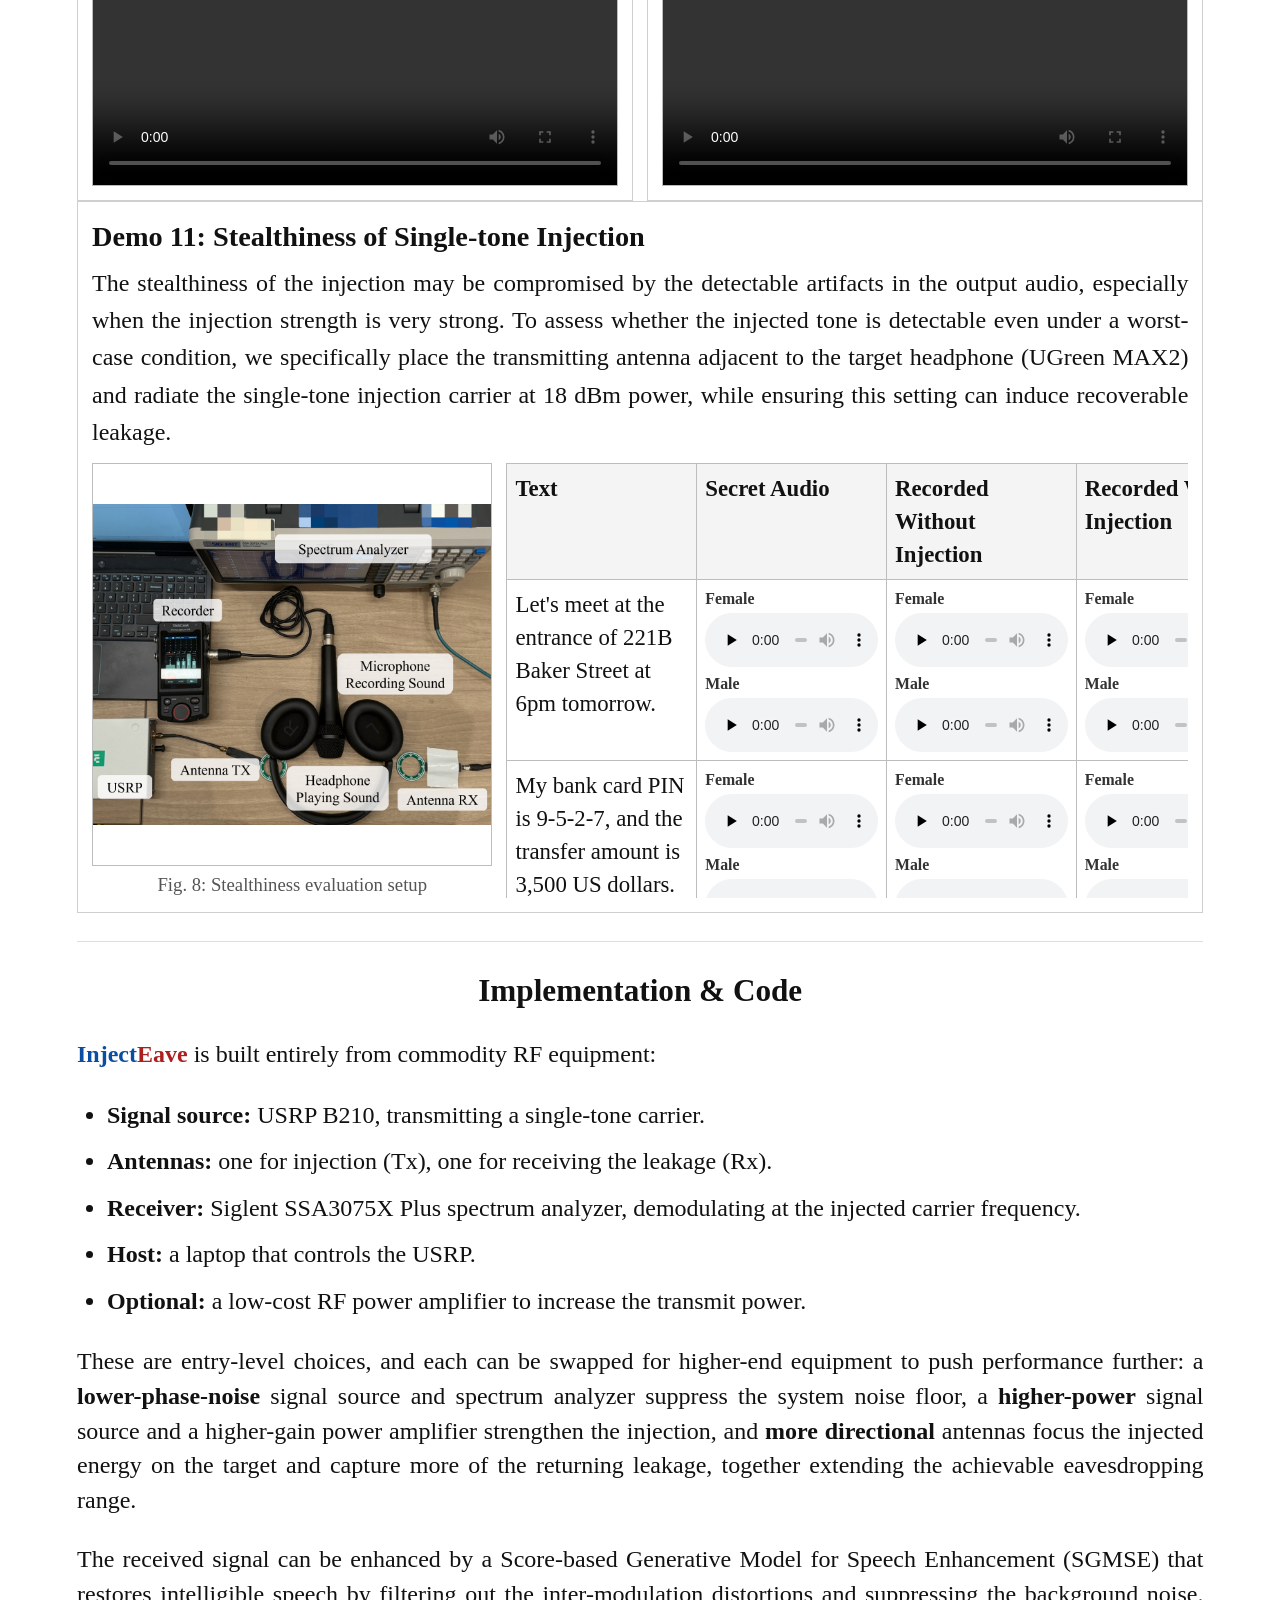
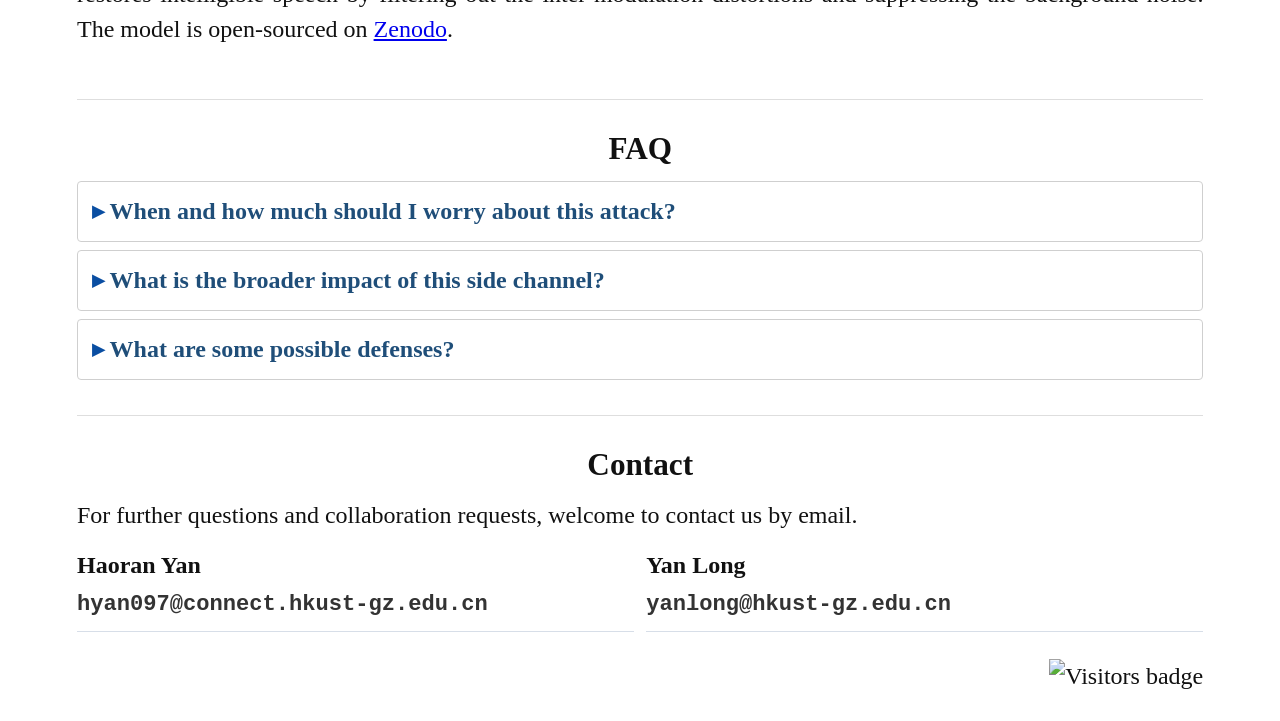
==== commit 9505983b: "update" ====
--- a/index.html
+++ b/index.html
@@ -55,7 +55,7 @@
     <meta name="citation_author" content="Long, Yan" />
     <meta name="citation_publication_date" content="2026" />
     <meta name="citation_conference_title" content="USENIX Security '26" />
-    <meta name="citation_pdf_url" content="https://injecteave.github.io/InjectEave%20paper.pdf" />
+    <meta name="citation_pdf_url" content="https://injecteave.github.io/assets/paper/sec26cycle2-final651.pdf" />
     <meta name="citation_abstract_html_url" content="https://injecteave.github.io/" />
 
     <script type="application/ld+json">
@@ -697,8 +697,8 @@
         <a class="overview-card overview-card-conference" href="https://www.usenix.org/conference/usenixsecurity26" target="_blank" rel="noopener" aria-label="Open USENIX Security 2026 conference page">
           <span class="overview-card-title">USENIX Security 2026</span>
         </a>
-        <!-- NOTE: InjectEave paper.pdf exists locally but is listed in .gitignore; ensure the final paper PDF is published with the site. -->
-        <a class="overview-card overview-card-primary" href="./InjectEave%20paper.pdf" target="_blank" rel="noopener" aria-label="Download the InjectEave paper PDF">
+        <!-- NOTE: Keep this URL aligned with the published PDF in assets/paper. -->
+        <a class="overview-card overview-card-primary" href="./assets/paper/sec26cycle2-final651.pdf" target="_blank" rel="noopener" aria-label="Download the InjectEave paper PDF">
           <span class="overview-card-title">Read the Paper</span>
         </a>
         <a class="overview-card" href="https://doi.org/10.5281/zenodo.20432240" target="_blank" rel="noopener" aria-label="Open InjectEave code on Zenodo">
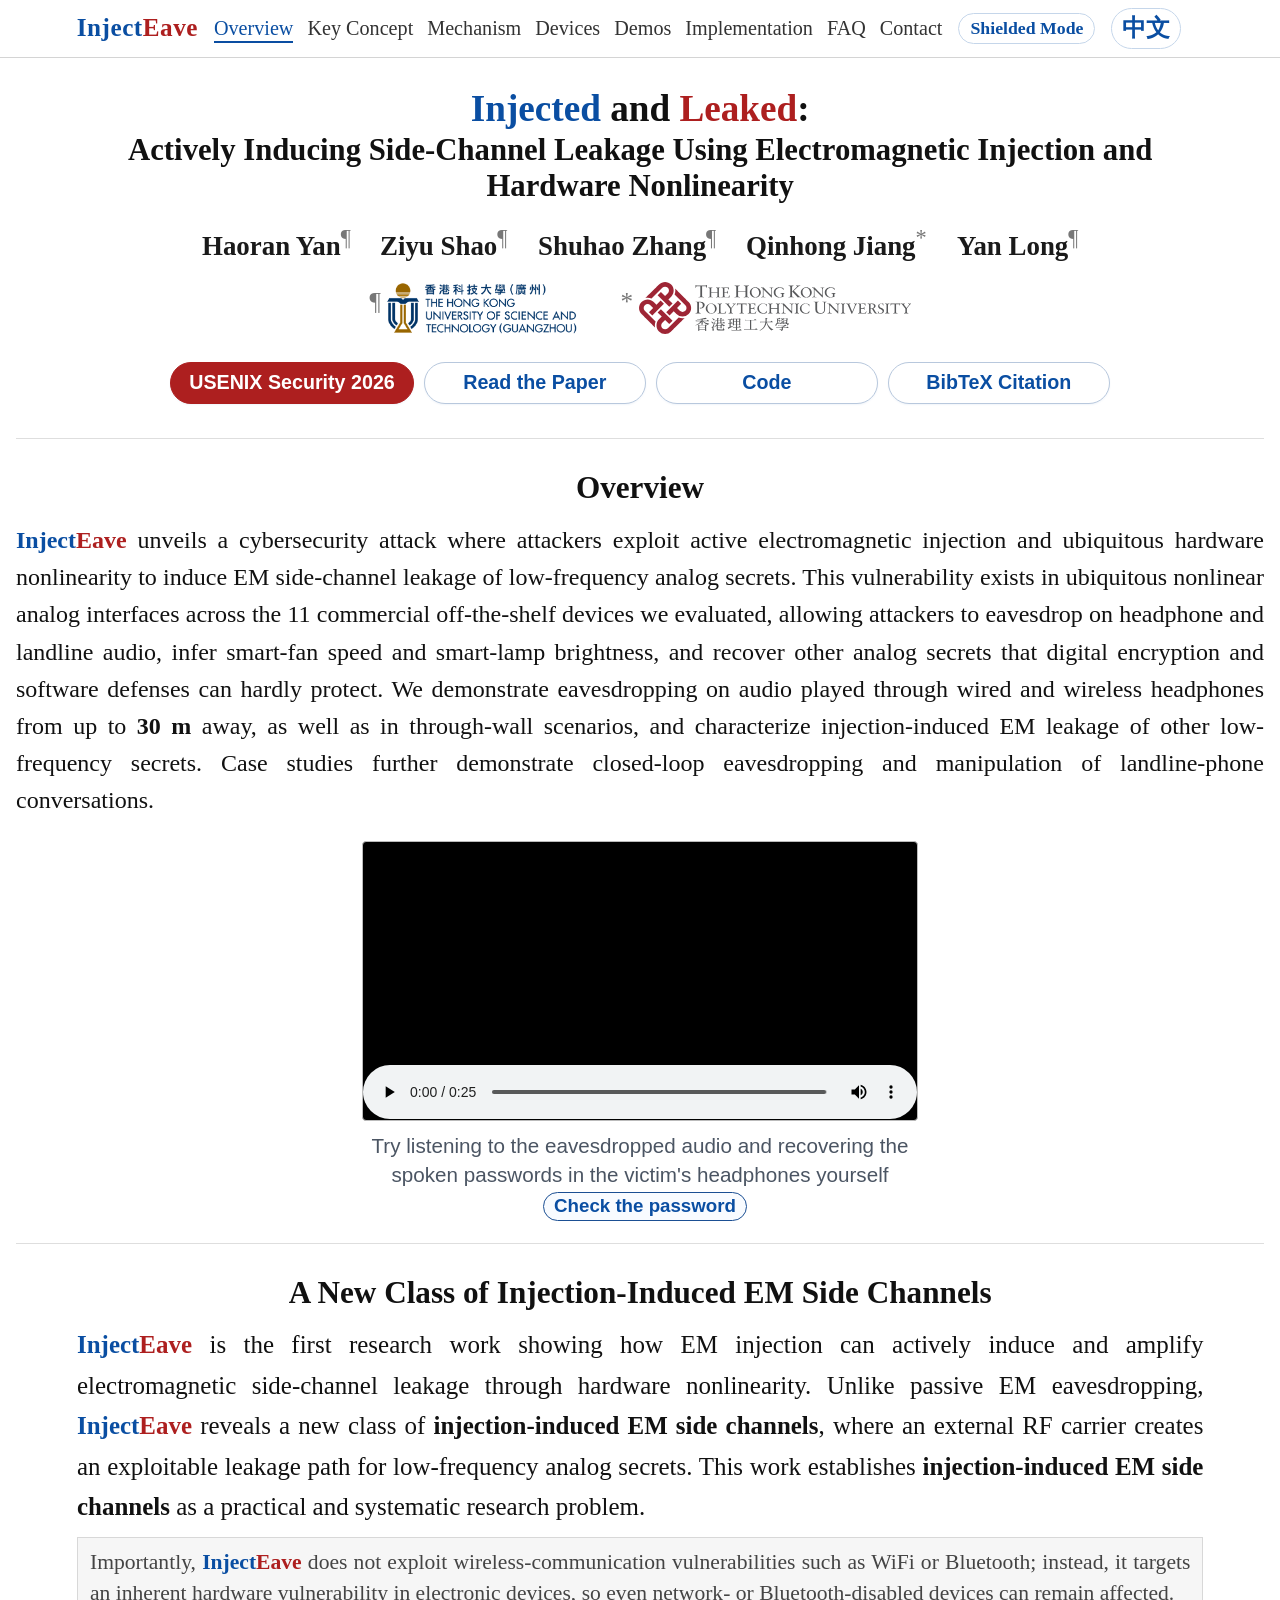
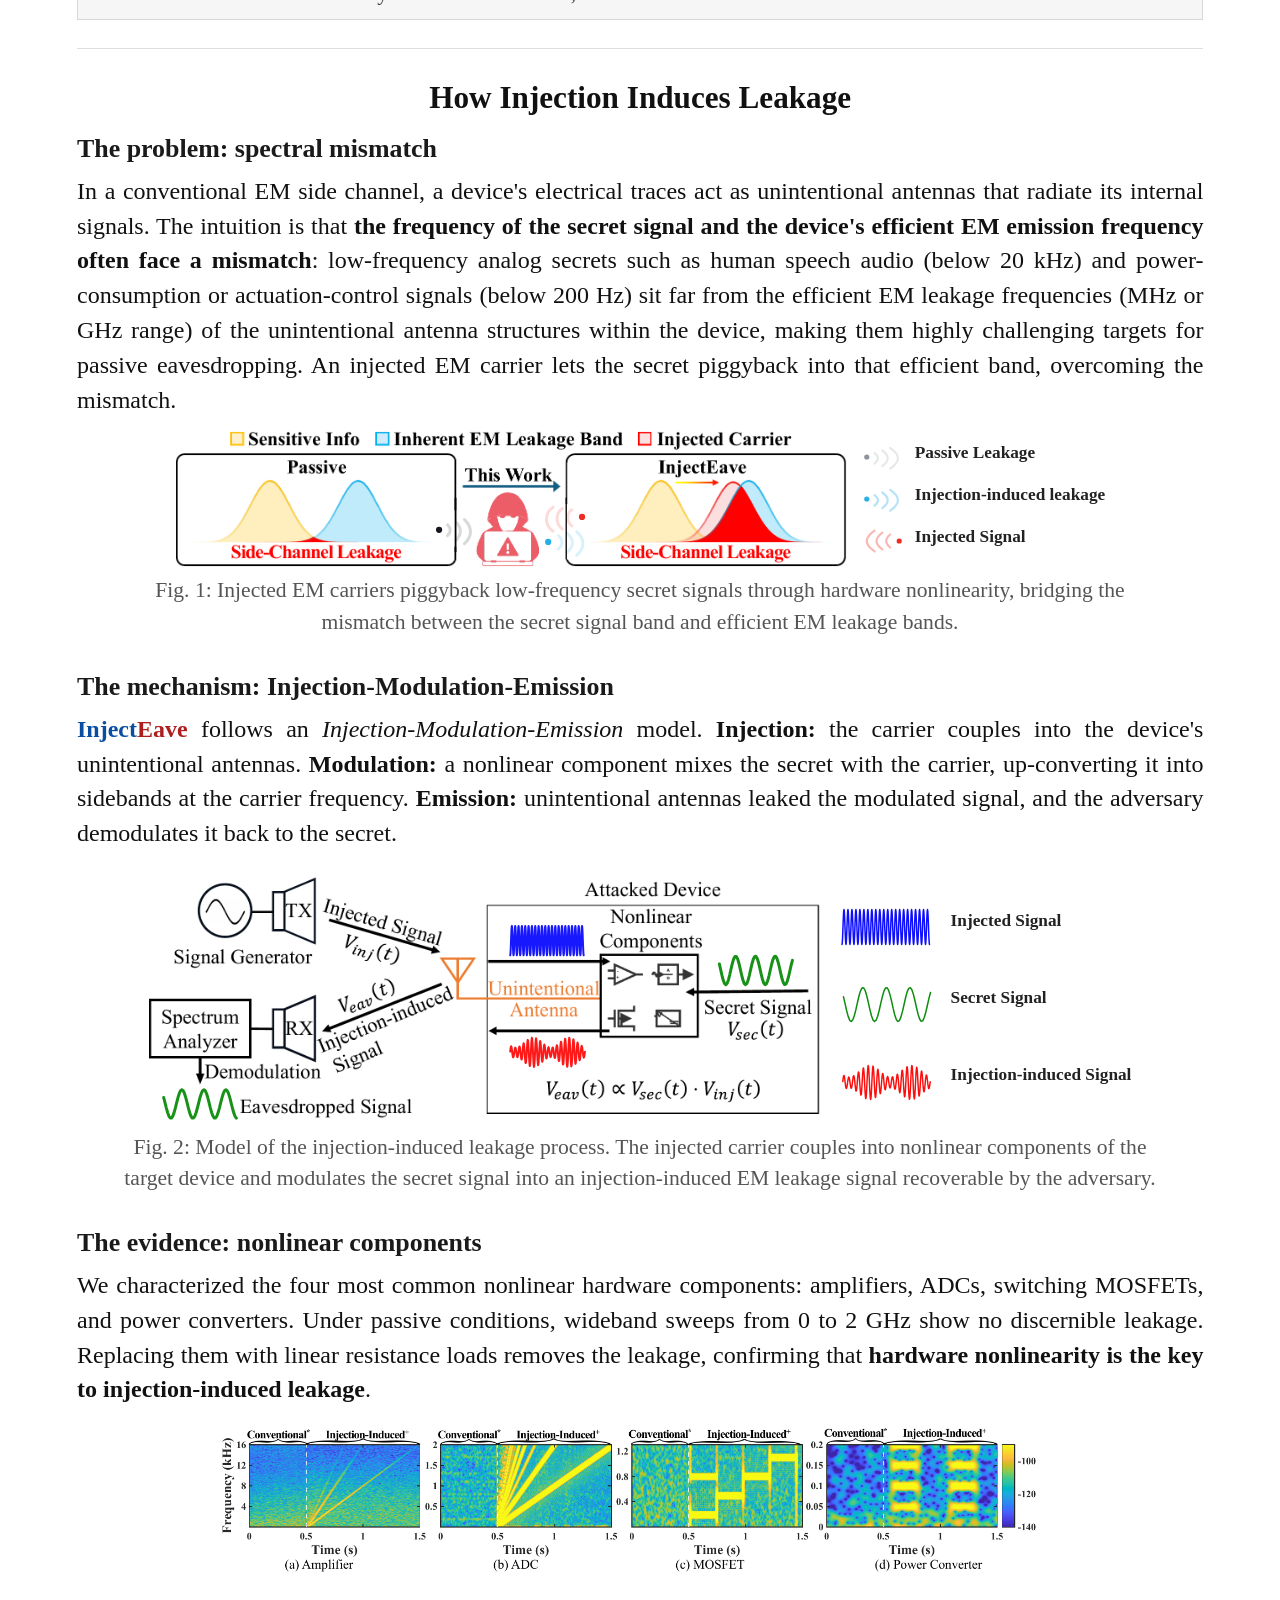
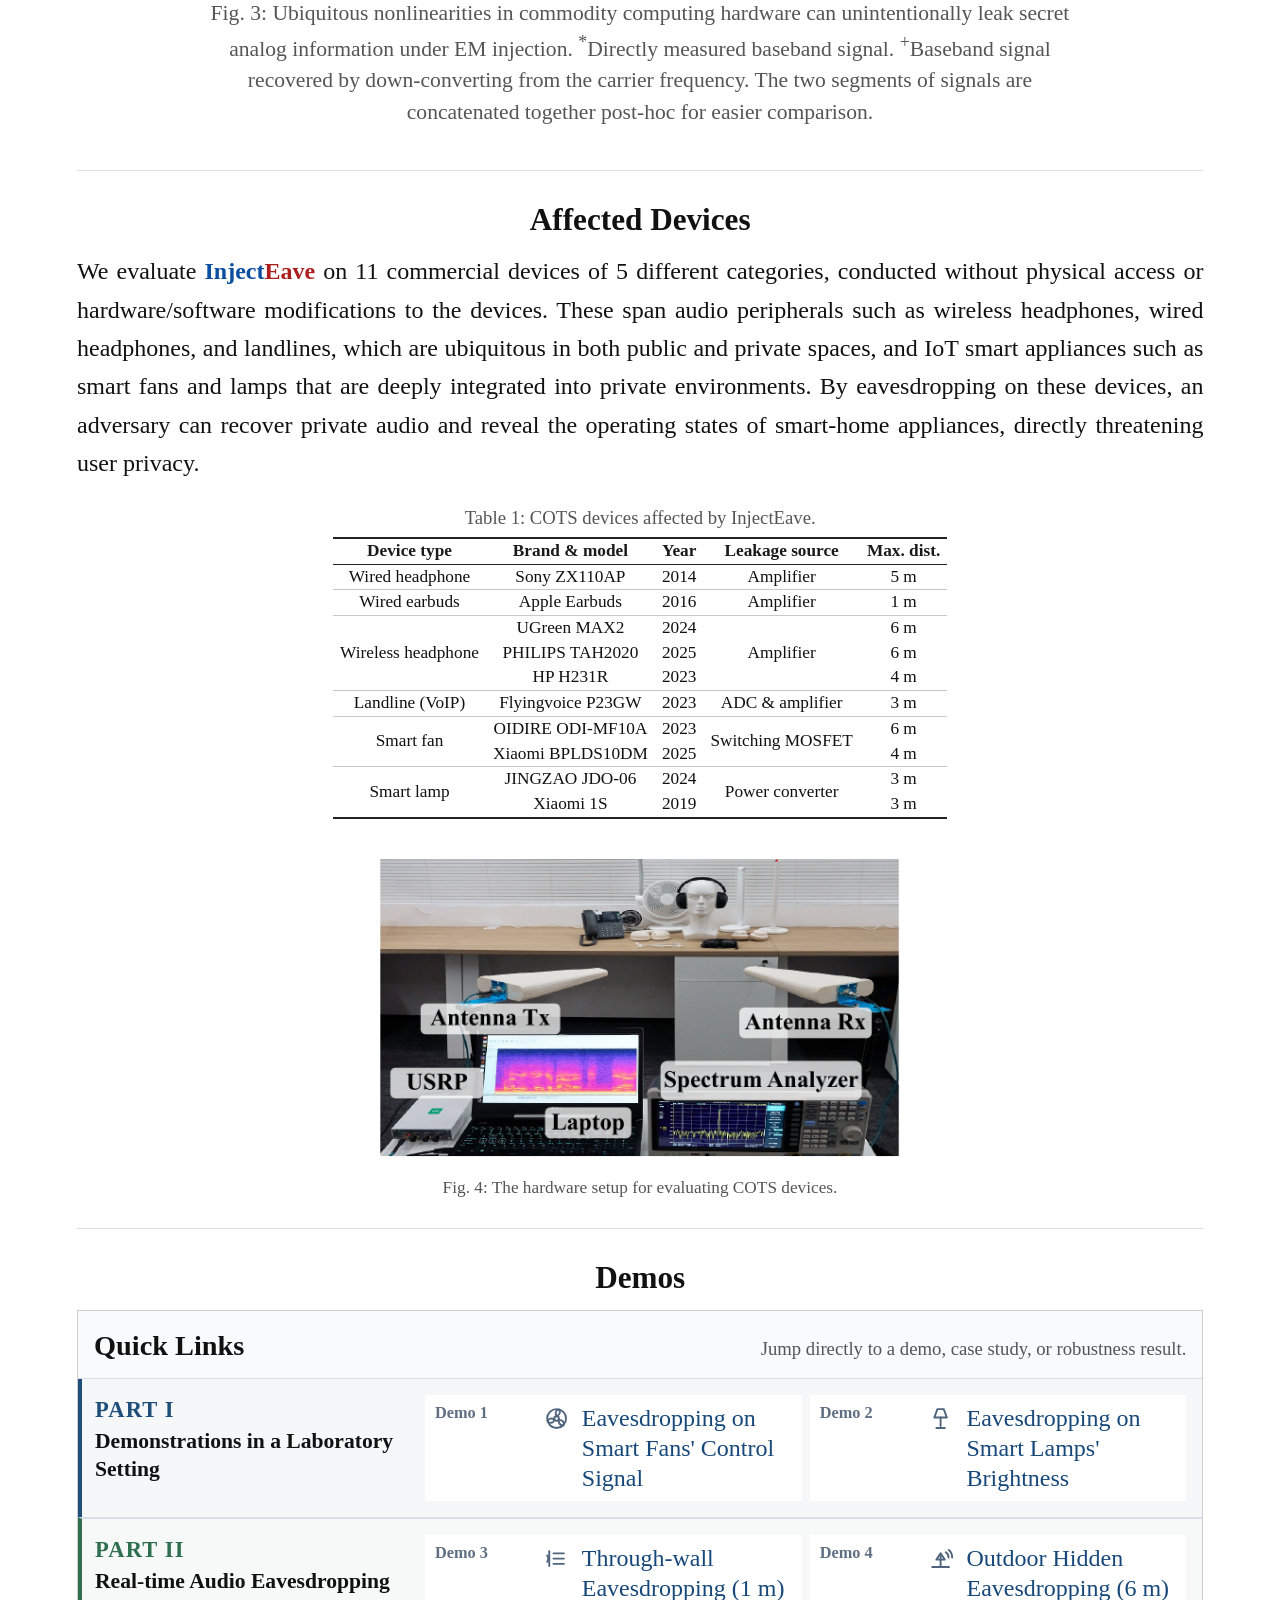
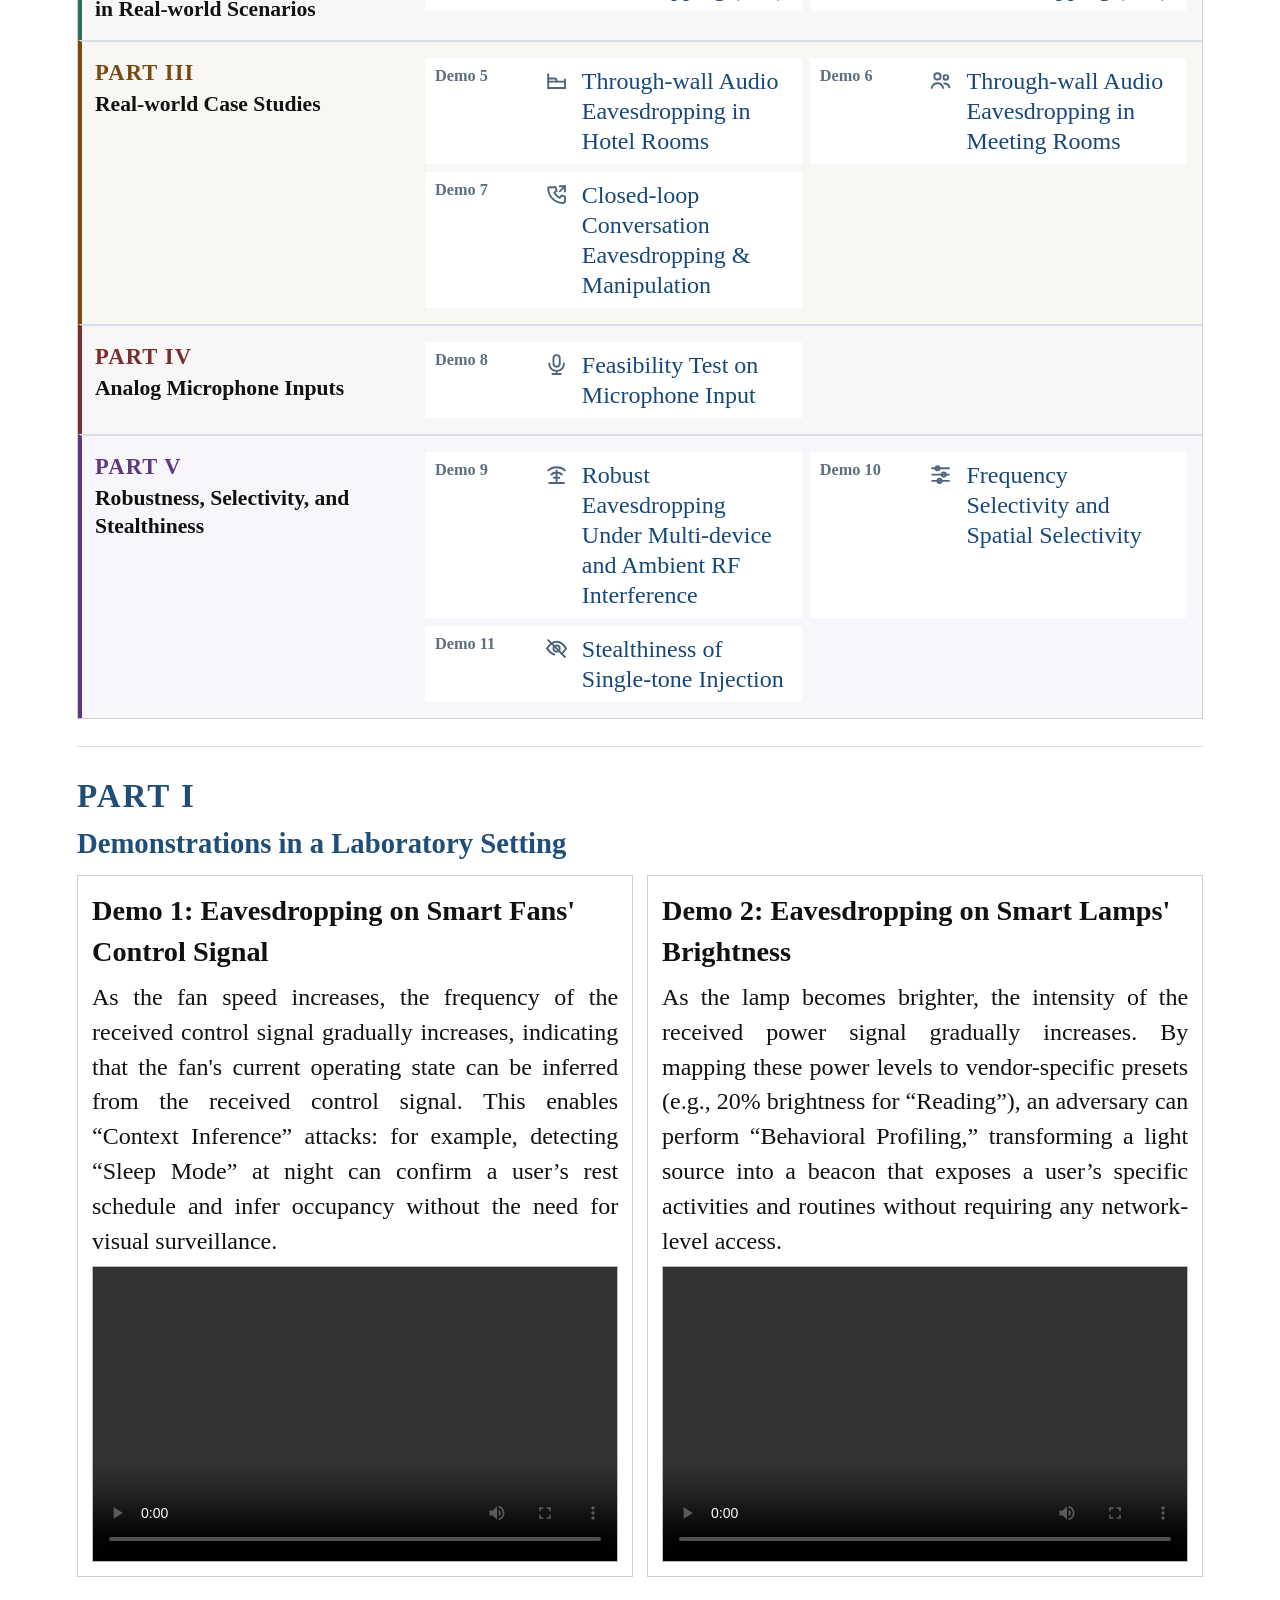
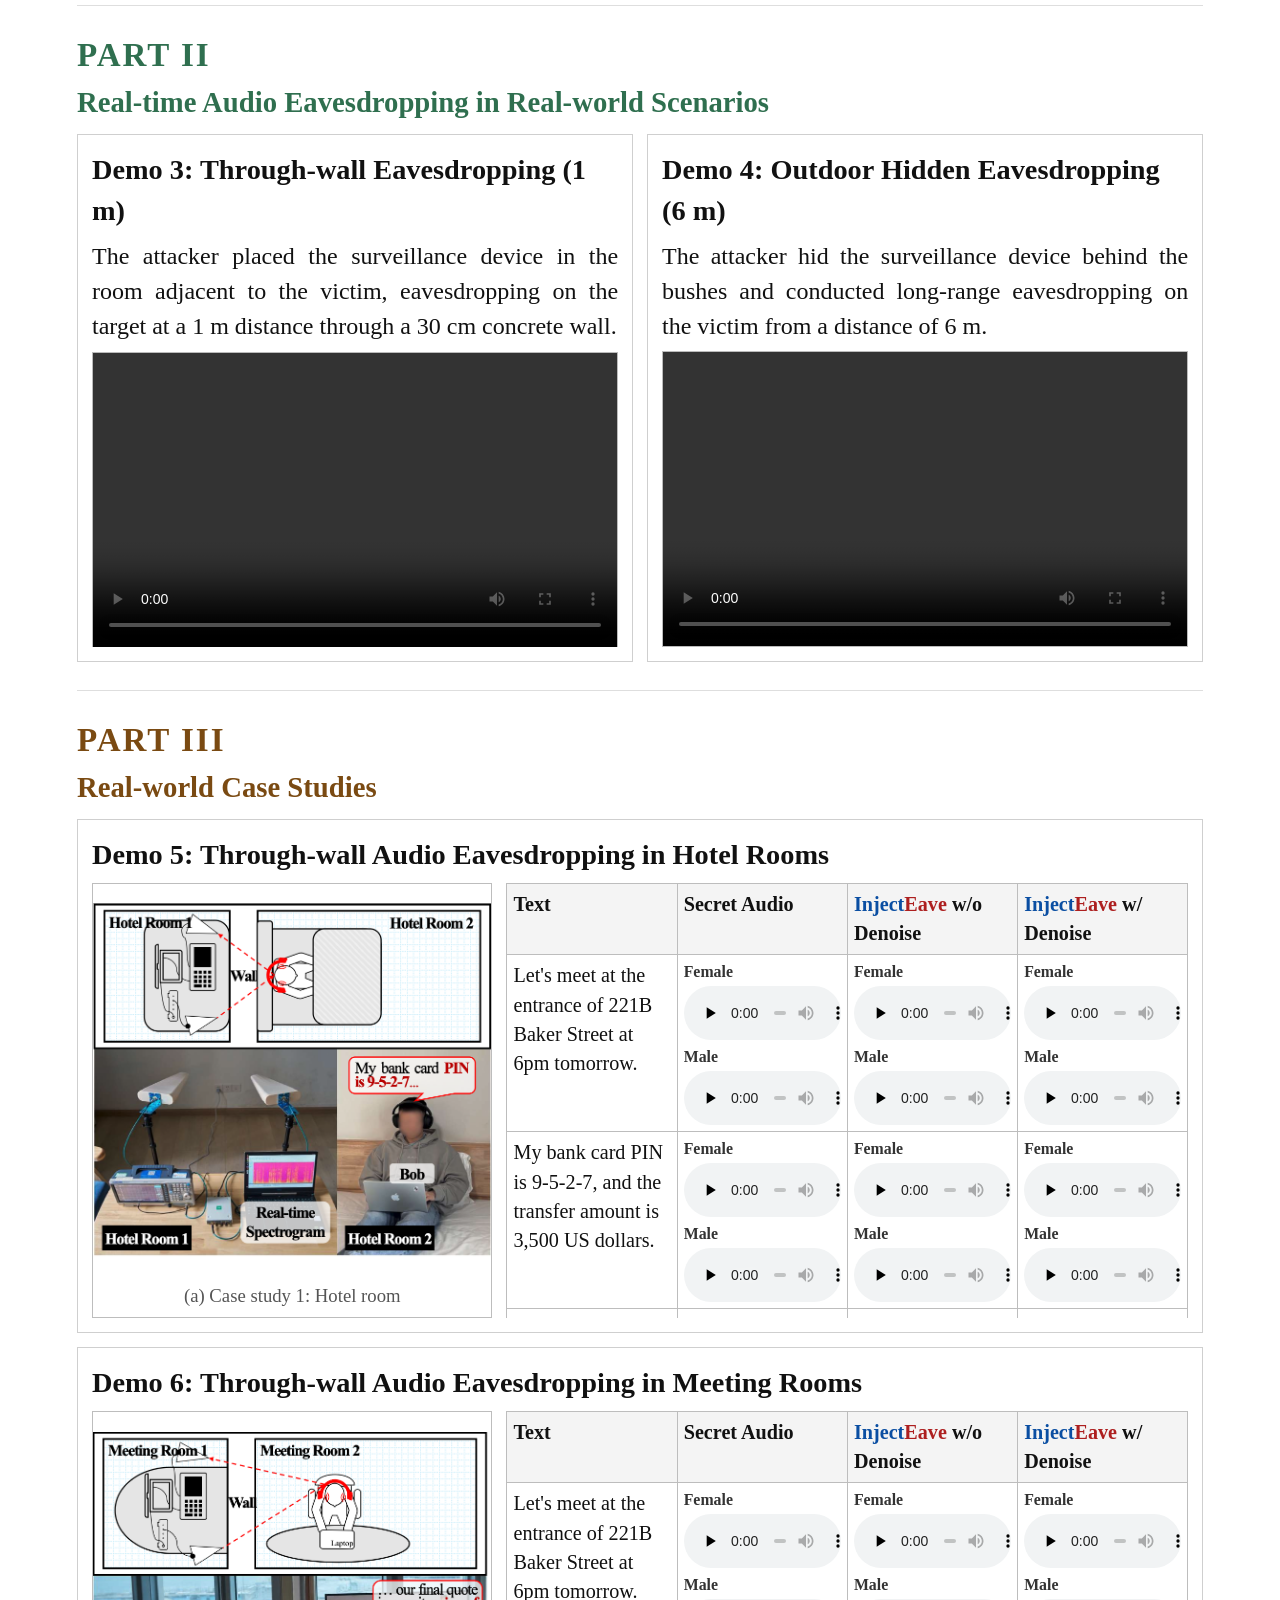
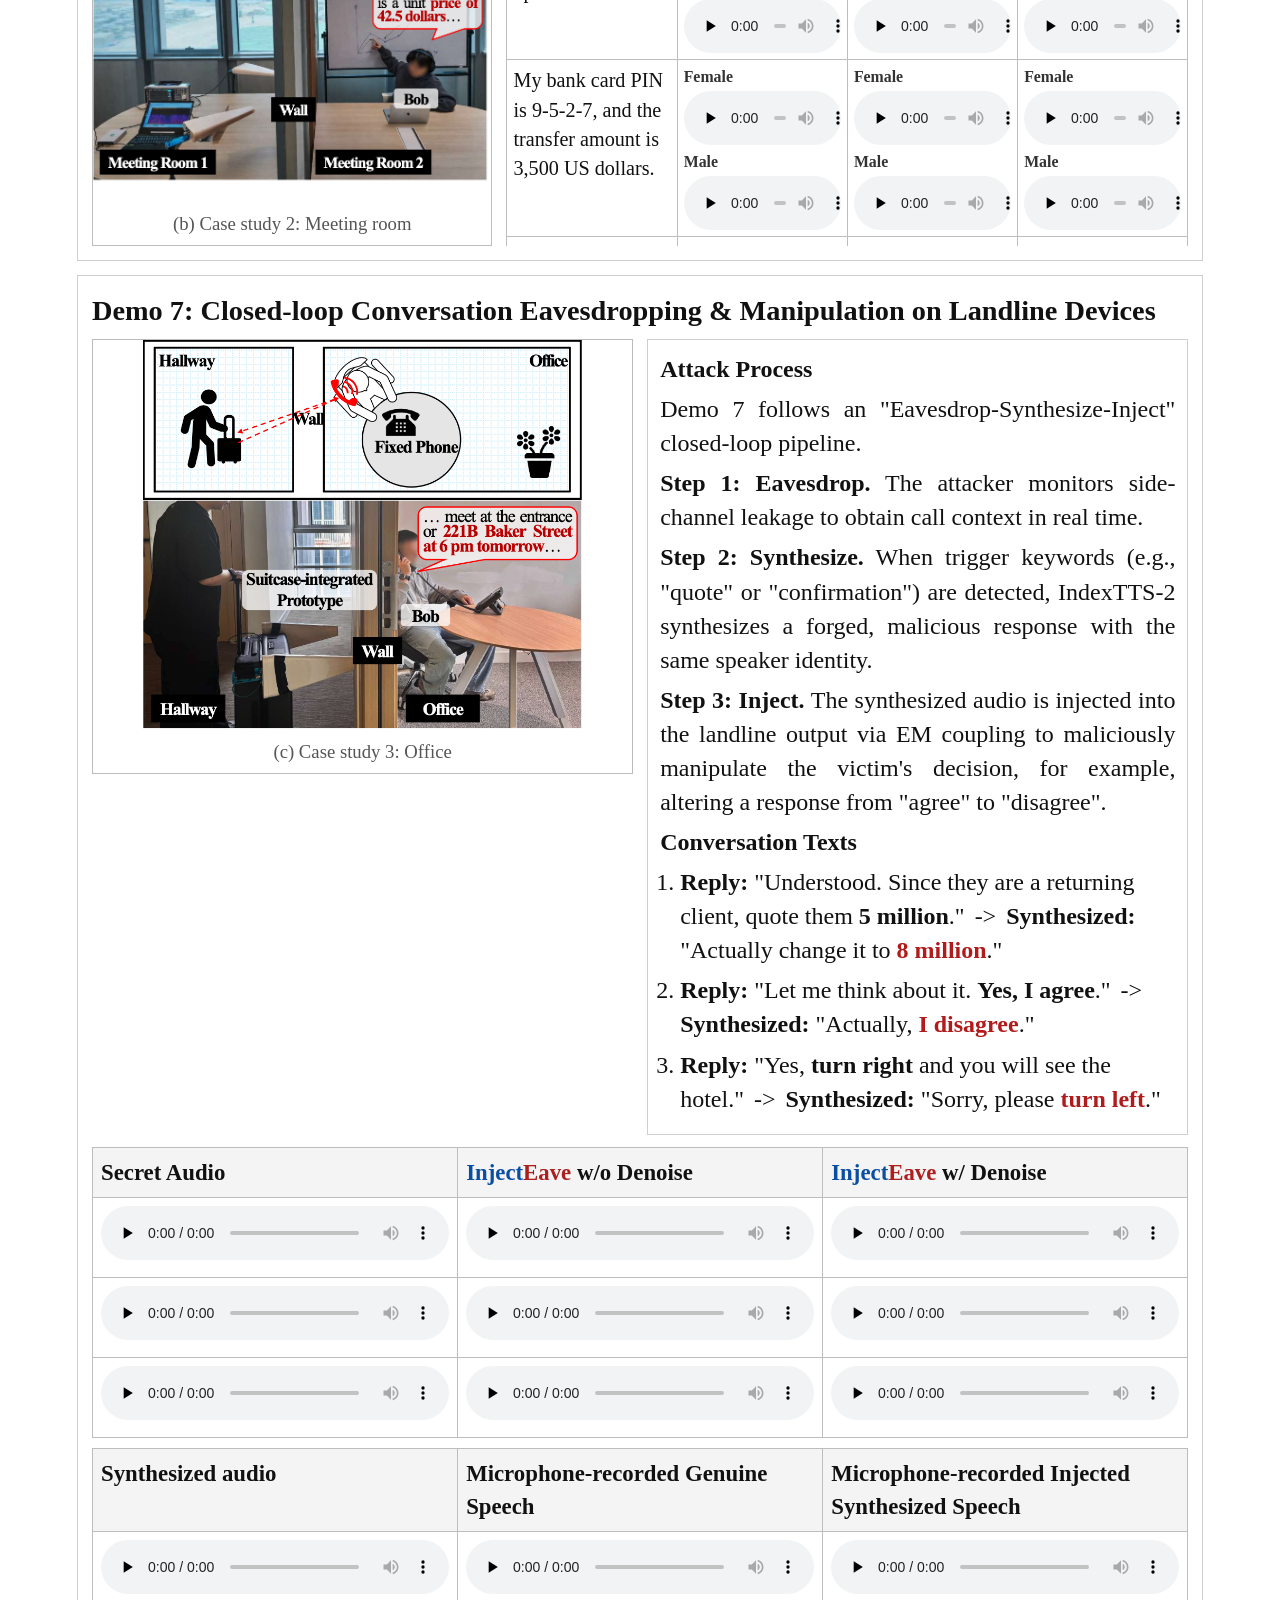
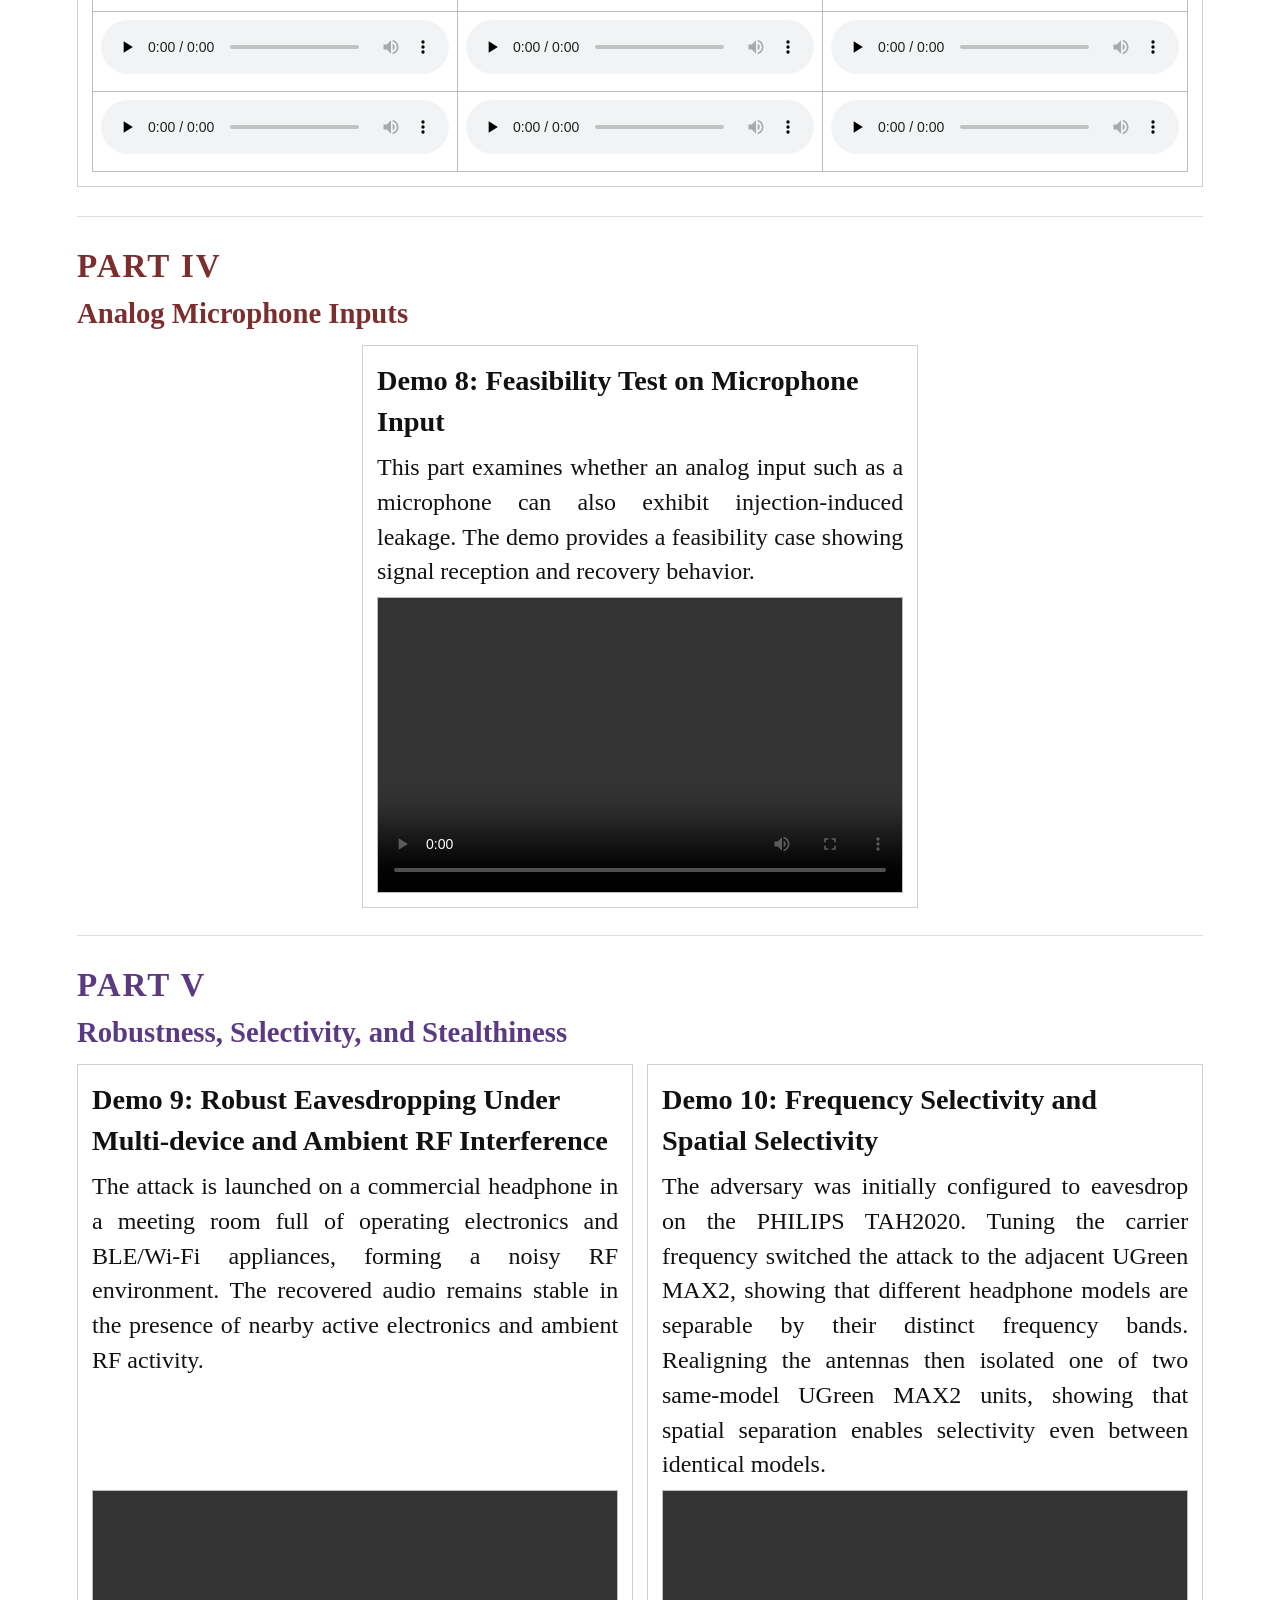
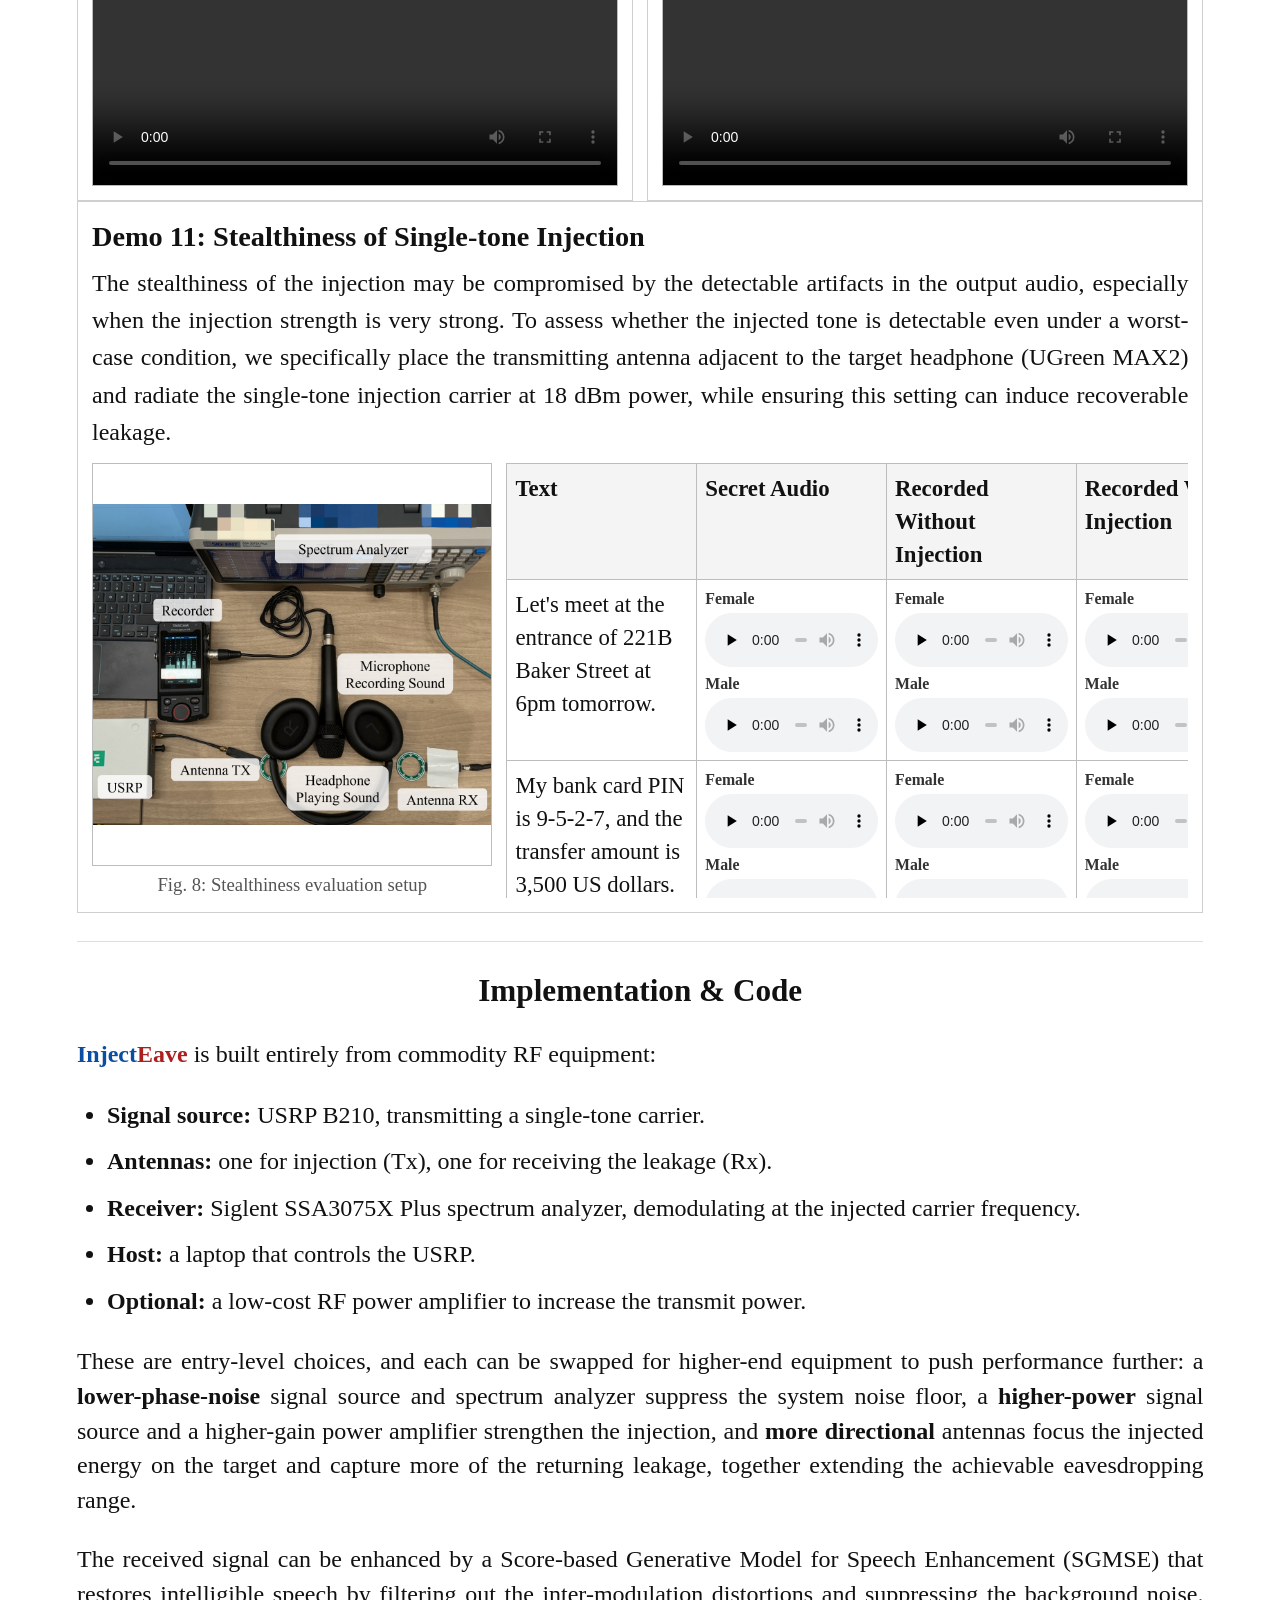
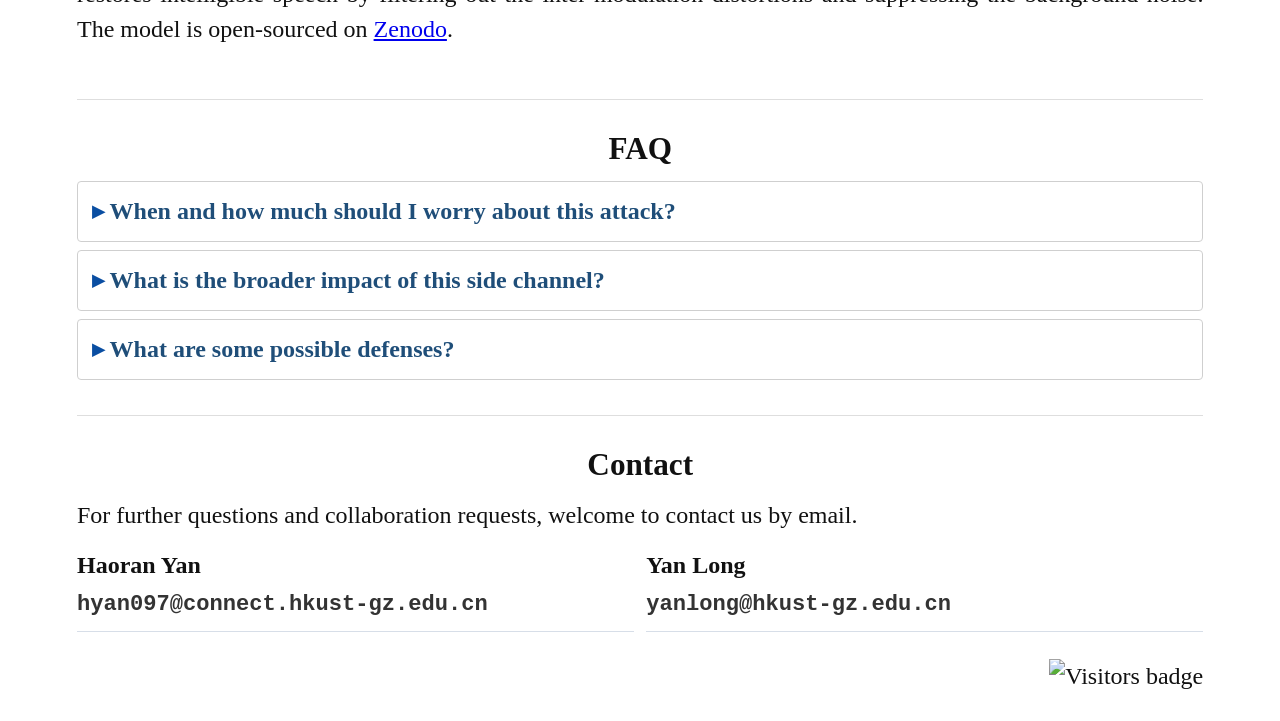
==== commit 11c0269c: "update paper and zenodo link" ====
--- a/index.html
+++ b/index.html
@@ -79,7 +79,7 @@
         "keywords": "injection-induced EM side channel; injection-induced EM side channels; electromagnetic side channel; EM injection; hardware nonlinearity; intermodulation; active side-channel analysis; audio eavesdropping; through-wall eavesdropping; analog side channel",
         "publisher": { "@type": "Organization", "name": "USENIX Association" },
         "isPartOf": { "@type": "PublicationEvent", "name": "USENIX Security '26" },
-        "sameAs": "https://doi.org/10.5281/zenodo.20432240"
+        "sameAs": "https://doi.org/10.5281/zenodo.18500378"
       }
     </script>
     <script type="application/ld+json">
@@ -88,8 +88,8 @@
         "@type": "SoftwareSourceCode",
         "name": "InjectEave research artifact",
         "description": "Received audio recordings from the case studies and the speech-enhancement (SGMSE-based) codebase for the InjectEave attack. Vulnerable injection frequencies and active injection-control logic are withheld for ethical reasons.",
-        "codeRepository": "https://doi.org/10.5281/zenodo.20432240",
-        "license": "https://doi.org/10.5281/zenodo.20432240",
+        "codeRepository": "https://doi.org/10.5281/zenodo.18500378",
+        "license": "https://doi.org/10.5281/zenodo.18500378",
         "author": "Haoran Yan, Ziyu Shao, Shuhao Zhang, Qinhong Jiang, Yan Long"
       }
     </script>
@@ -701,7 +701,7 @@
         <a class="overview-card overview-card-primary" href="./assets/paper/sec26cycle2-final651.pdf" target="_blank" rel="noopener" aria-label="Download the InjectEave paper PDF">
           <span class="overview-card-title">Read the Paper</span>
         </a>
-        <a class="overview-card" href="https://doi.org/10.5281/zenodo.20432240" target="_blank" rel="noopener" aria-label="Open InjectEave code on Zenodo">
+        <a class="overview-card" href="https://doi.org/10.5281/zenodo.18500378" target="_blank" rel="noopener" aria-label="Open InjectEave code on Zenodo">
           <span class="overview-card-title">Code</span>
         </a>
         <button class="overview-card overview-card-button" type="button" data-copy-bibtex data-copy-success="Copied BibTeX" data-copy-error="Copy failed" aria-label="Copy BibTeX to clipboard">
@@ -2242,7 +2242,7 @@
           filtering out the inter-modulation distortions and suppressing the
           background noise.
           The model is open-sourced on
-          <a href="https://doi.org/10.5281/zenodo.20432240">Zenodo</a>.
+          <a href="https://doi.org/10.5281/zenodo.18500378">Zenodo</a>.
         </p>
       </section>
 
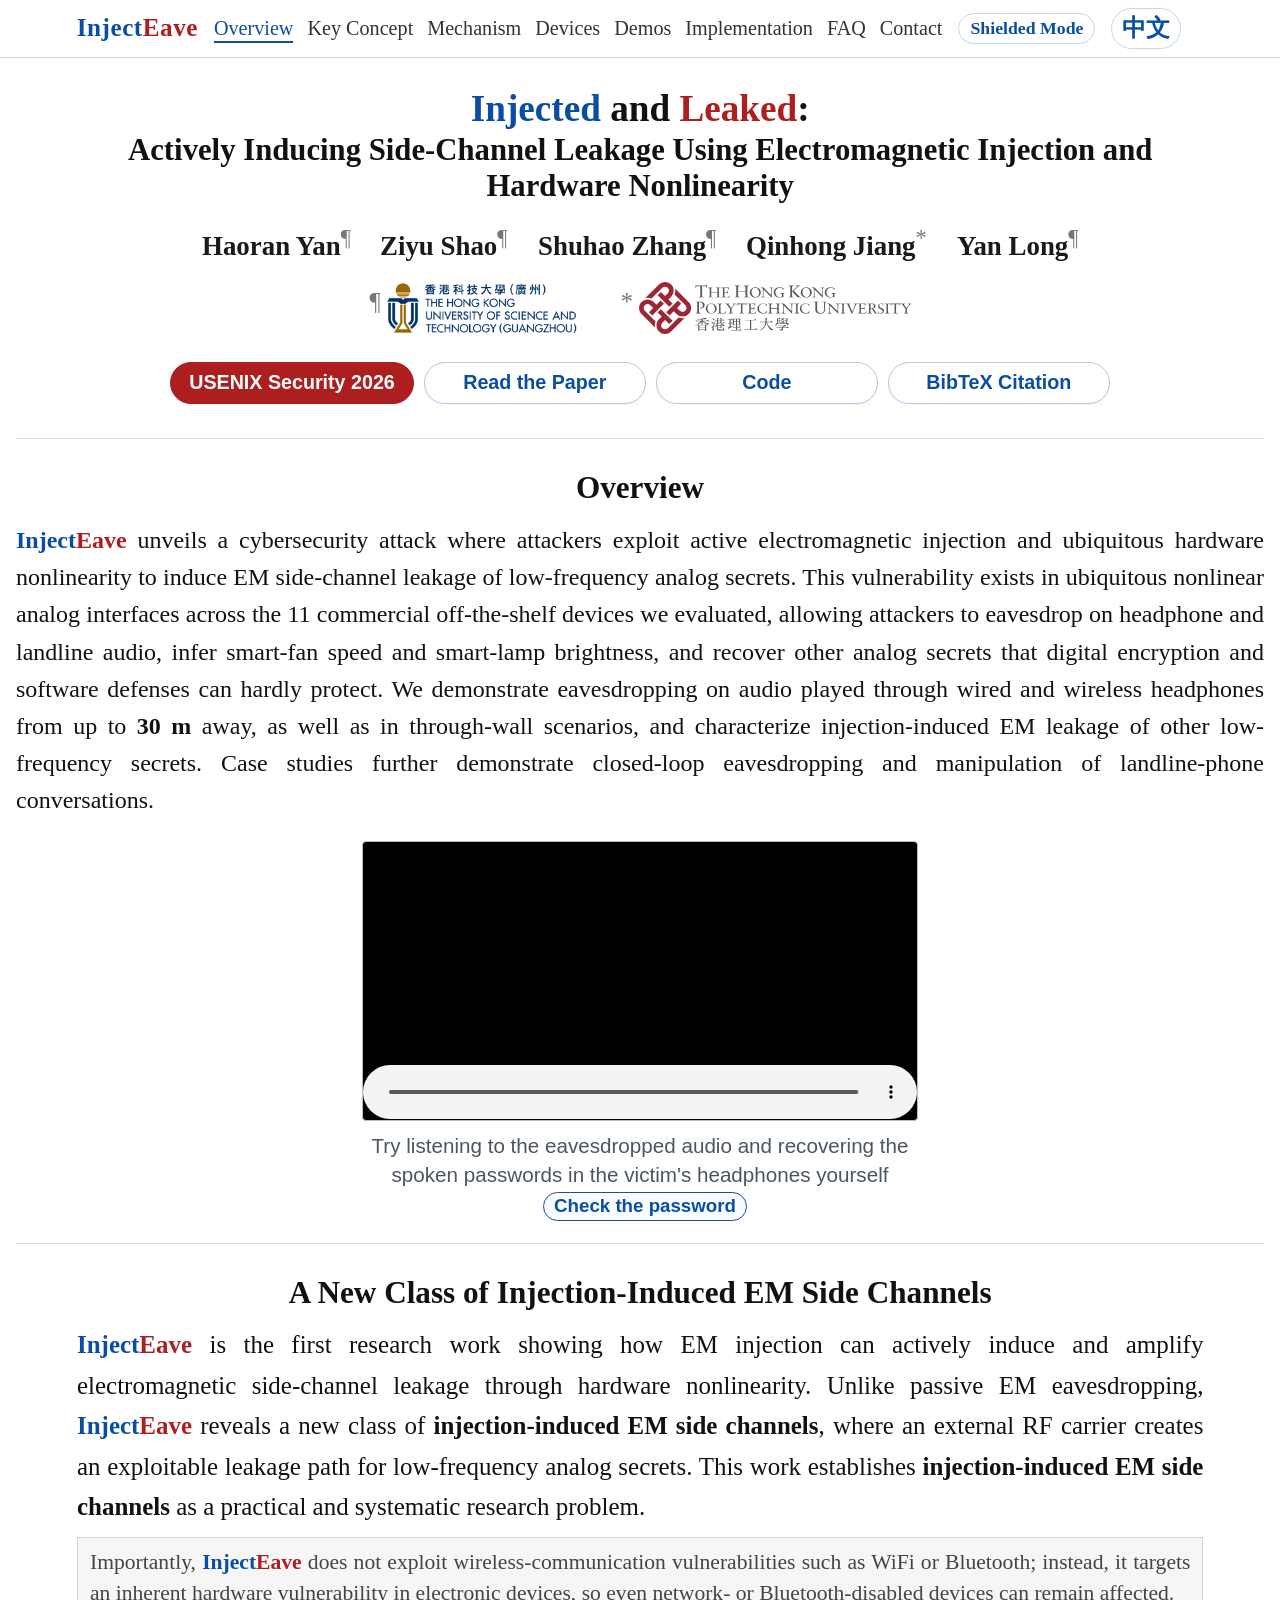
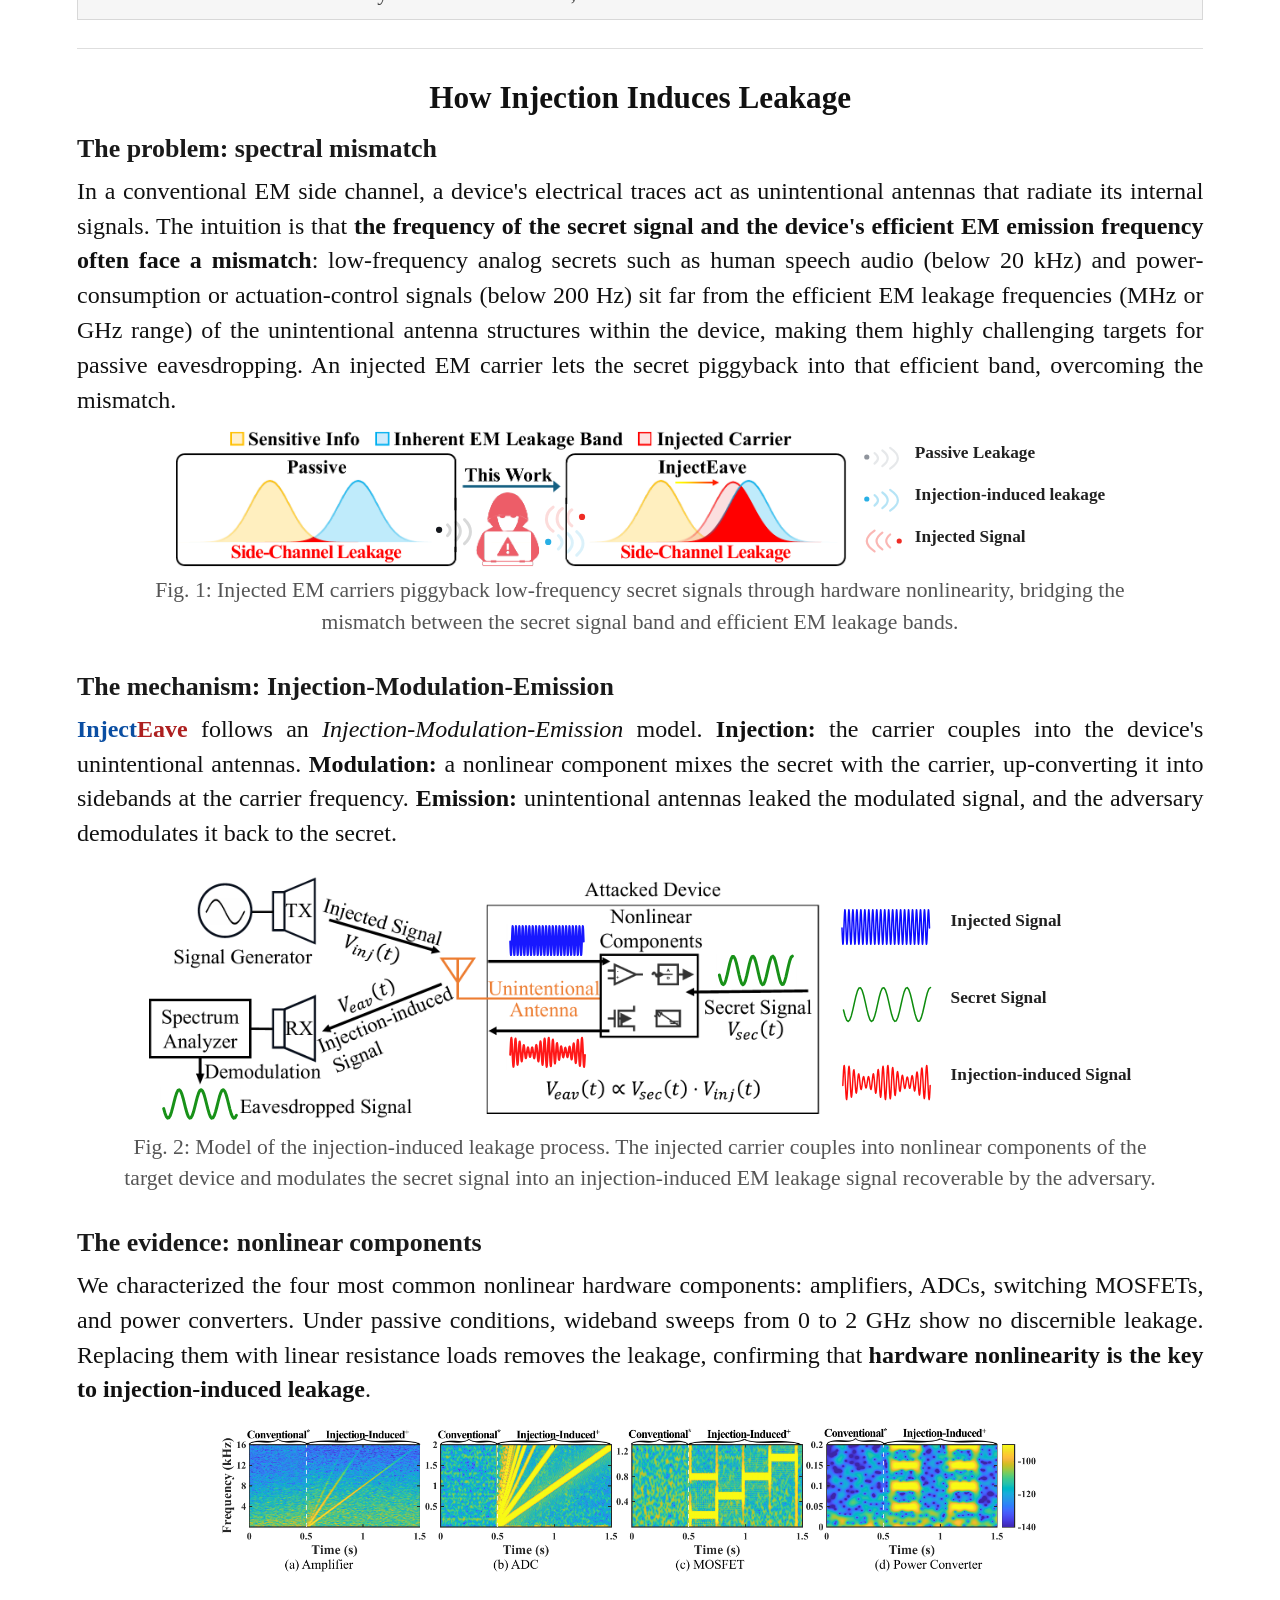
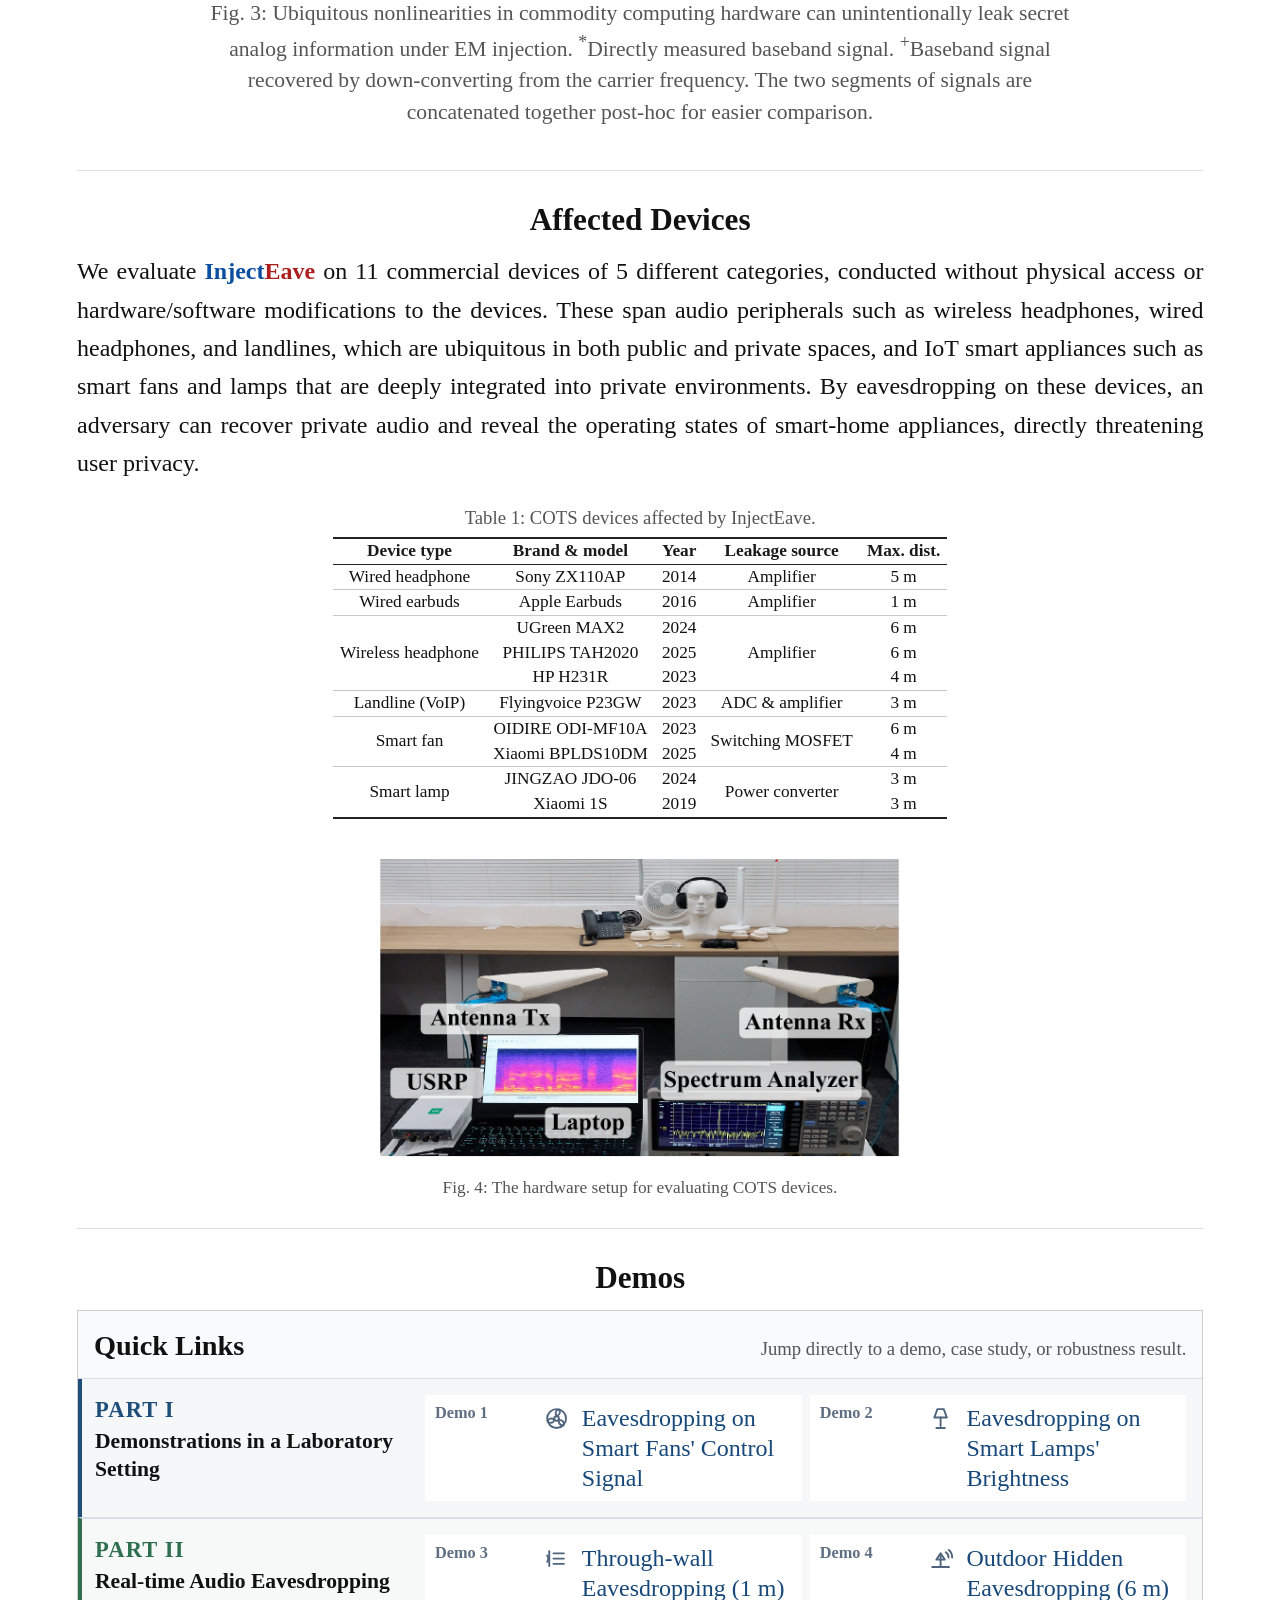
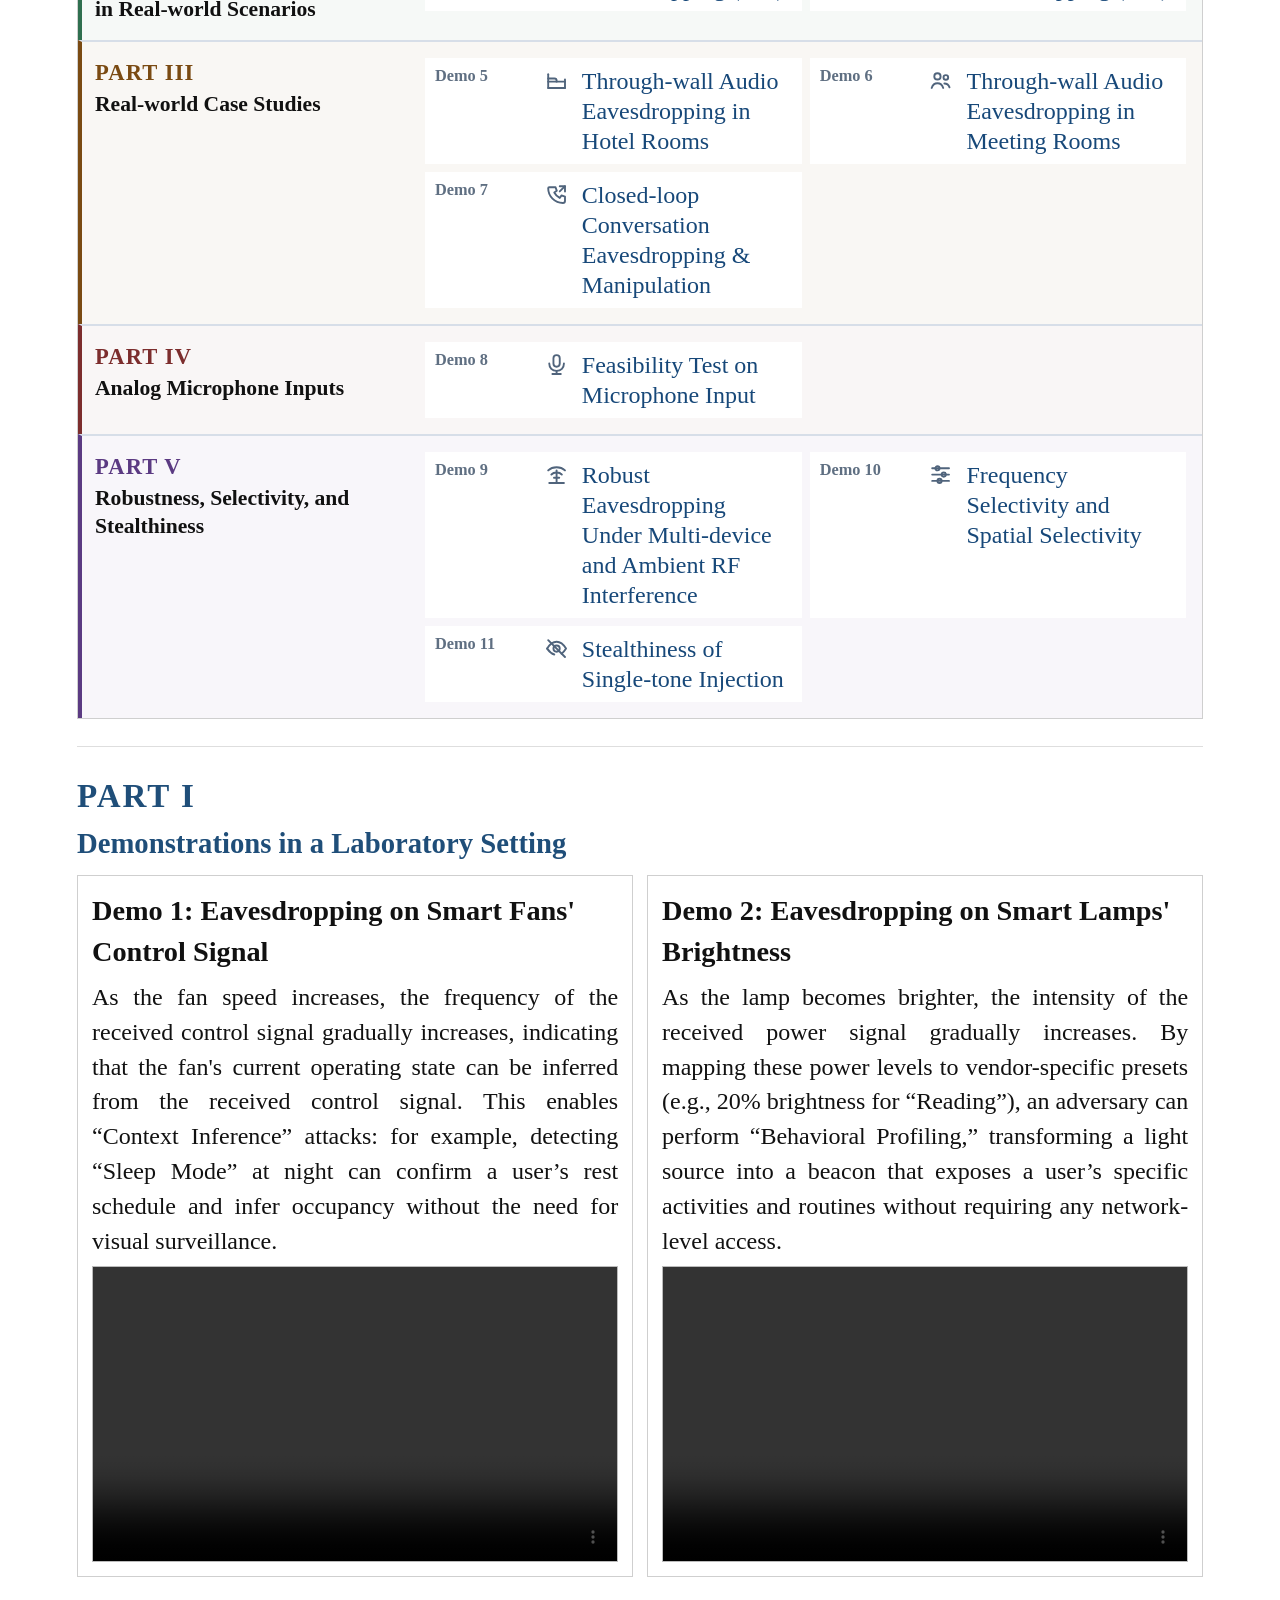
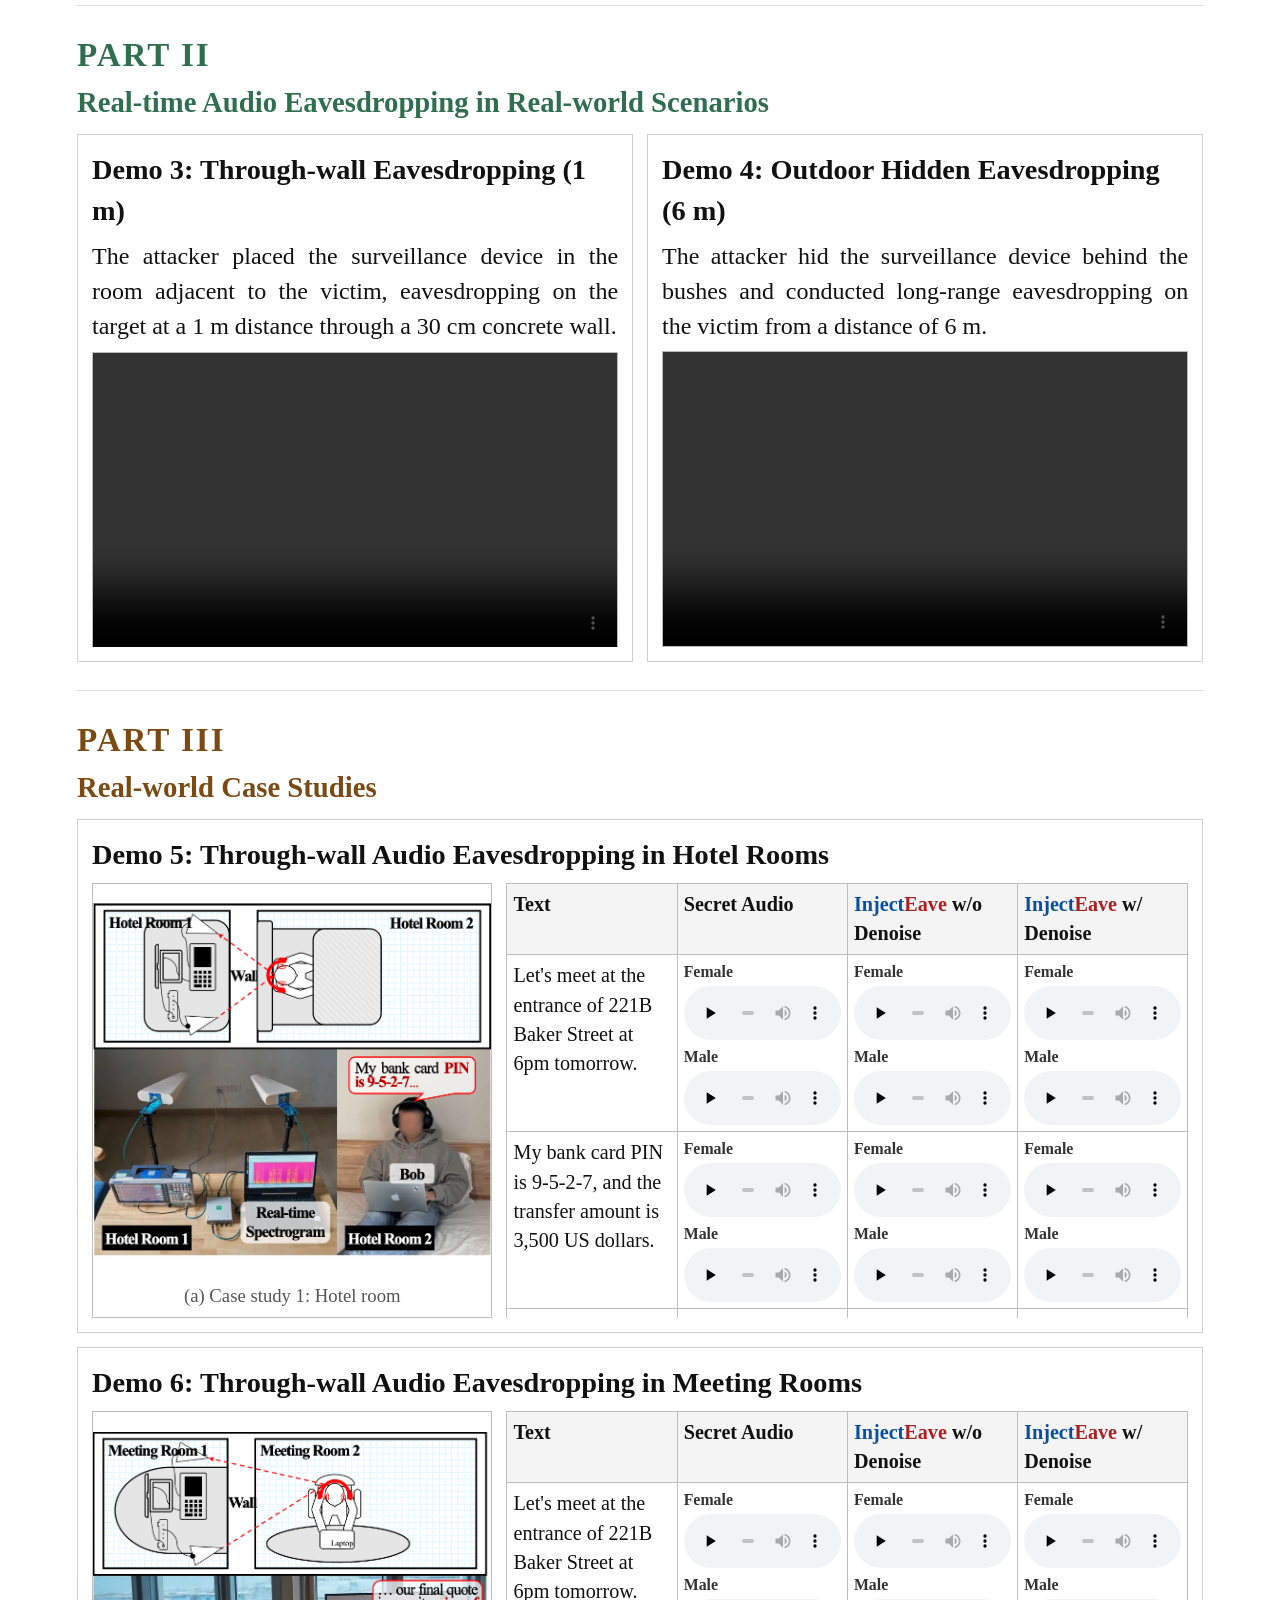
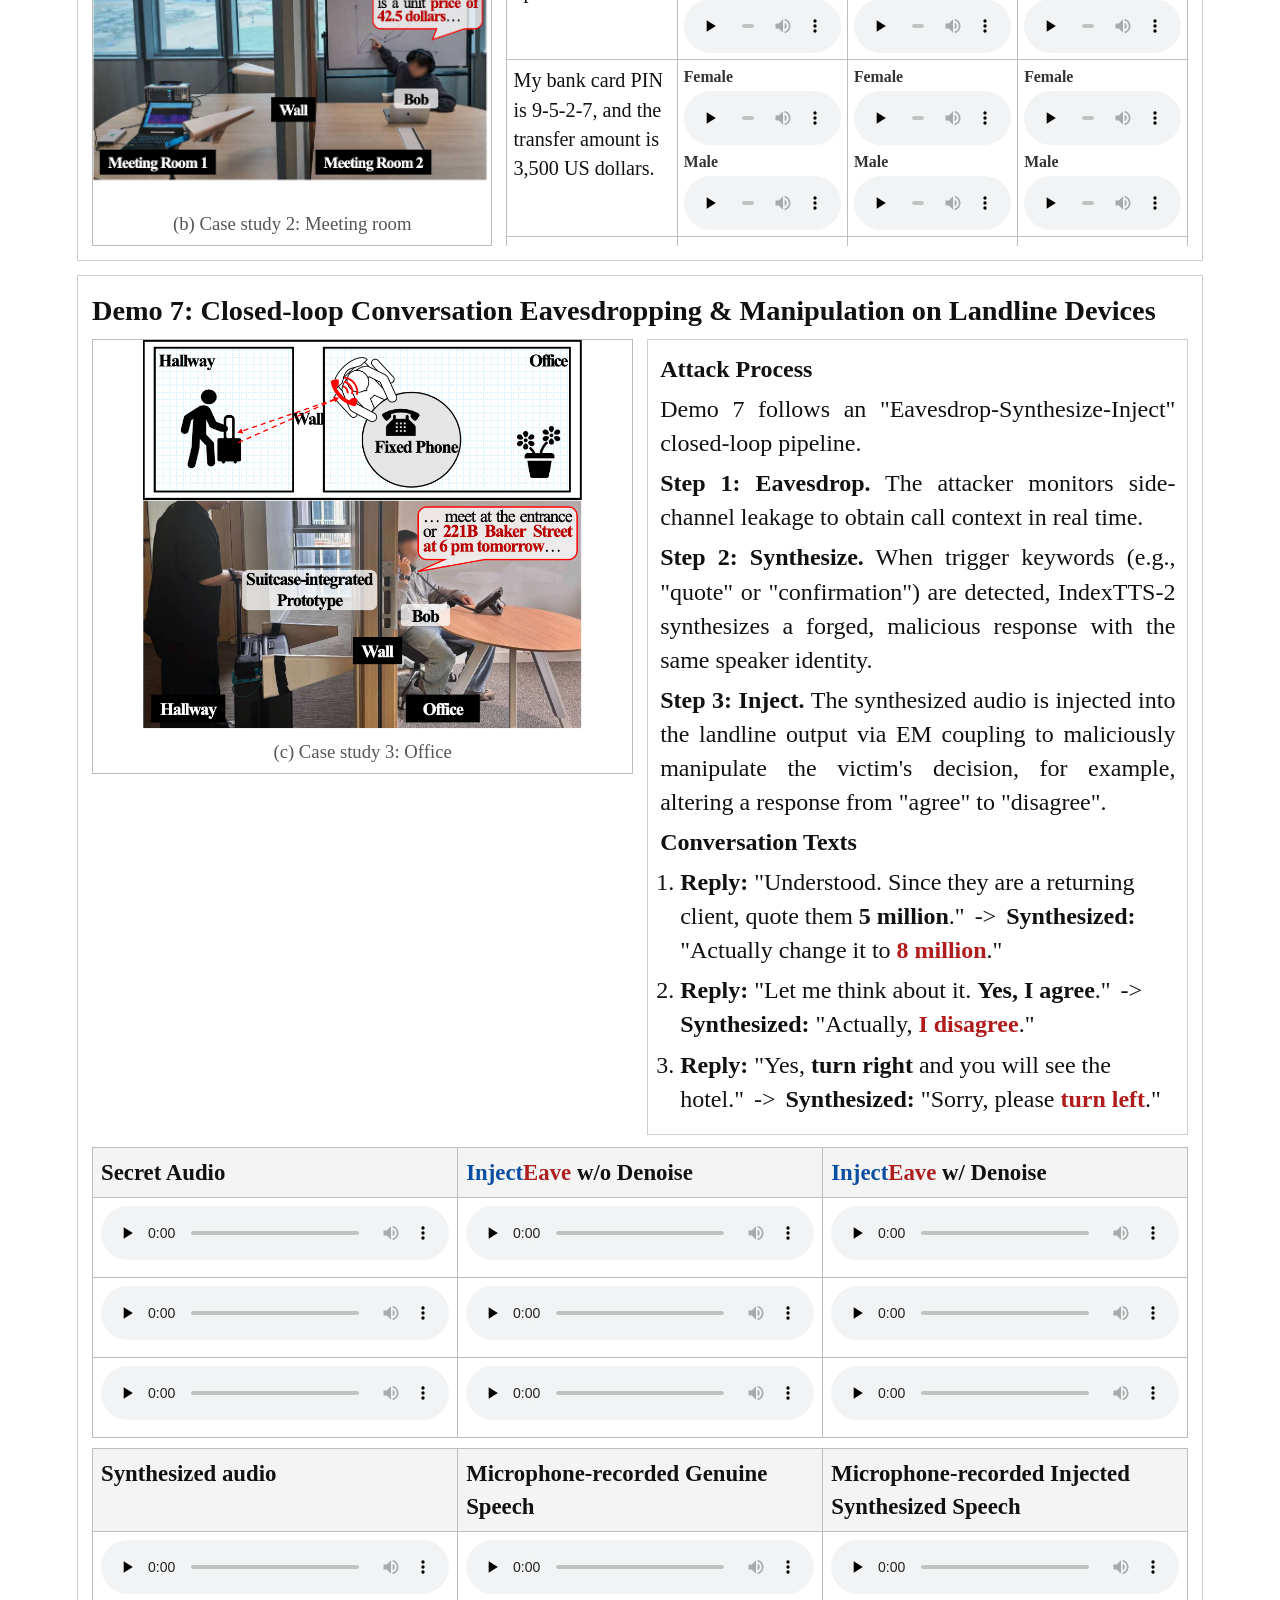
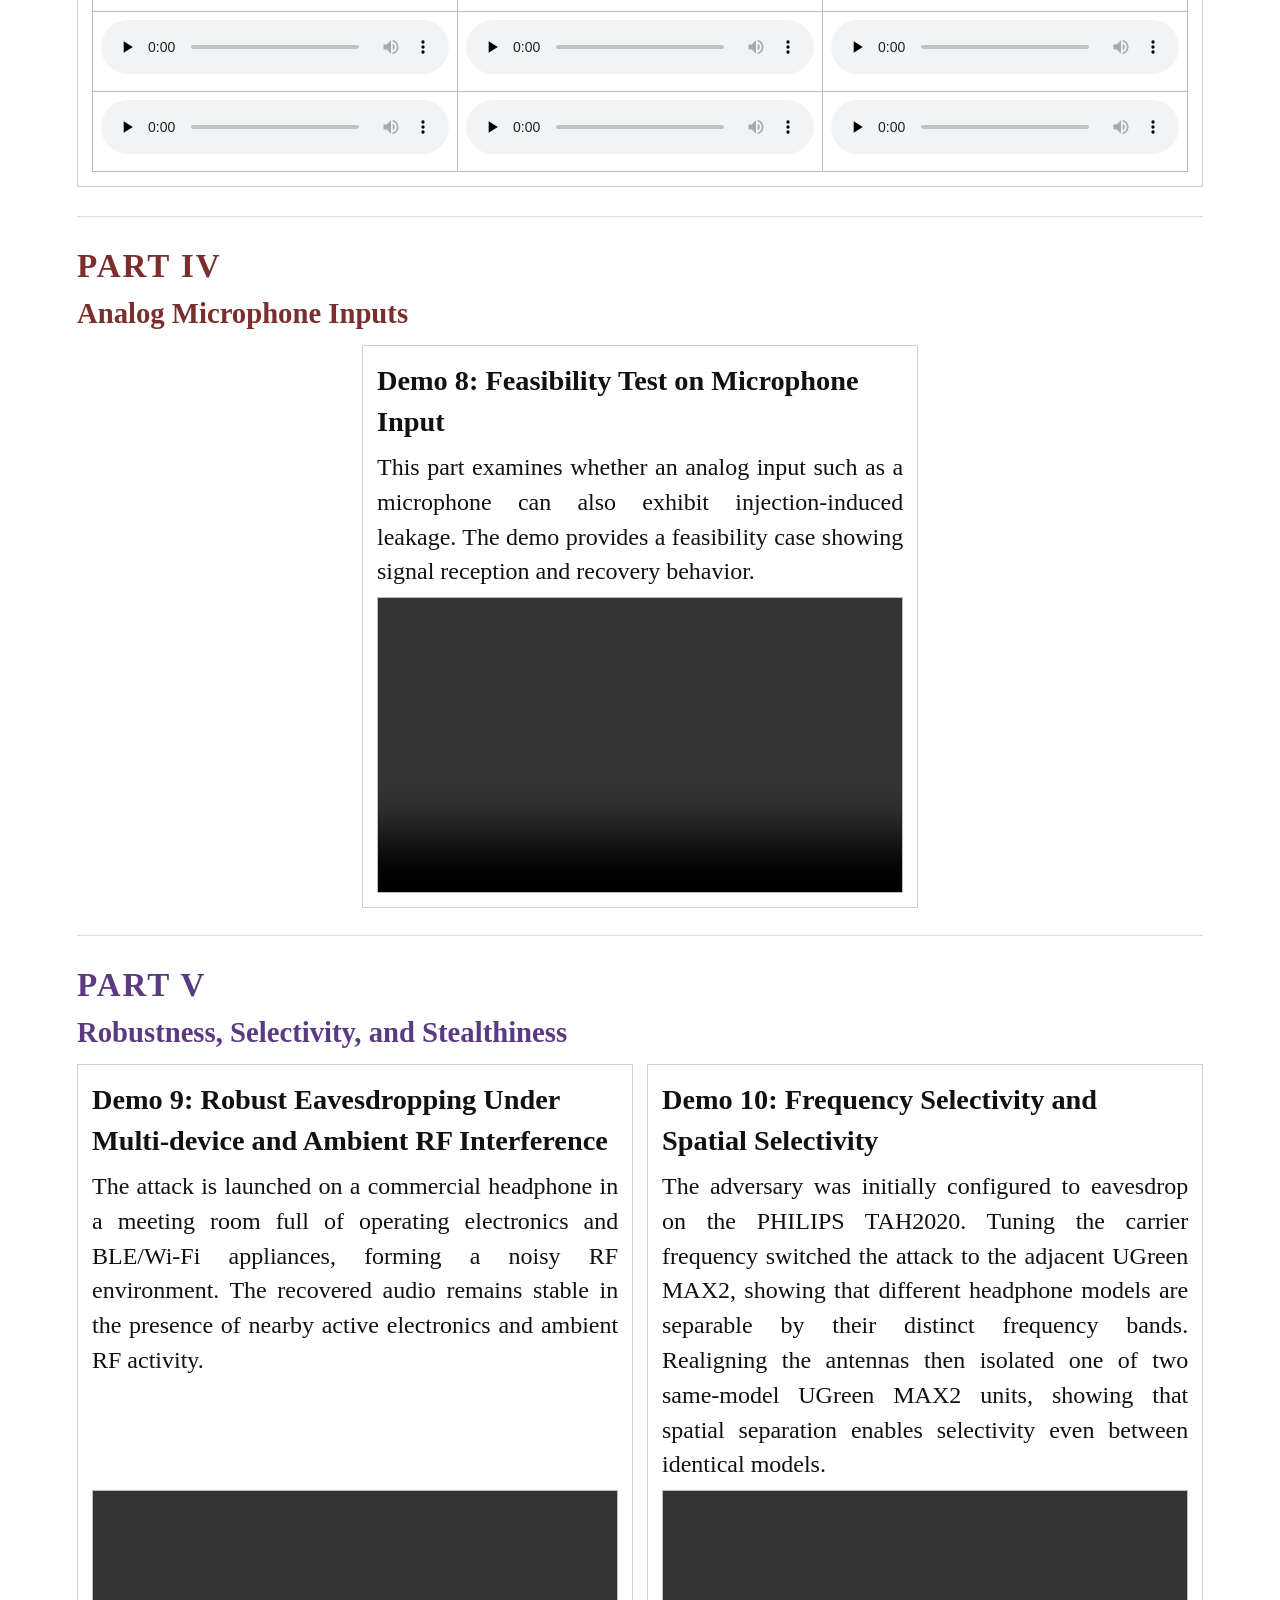
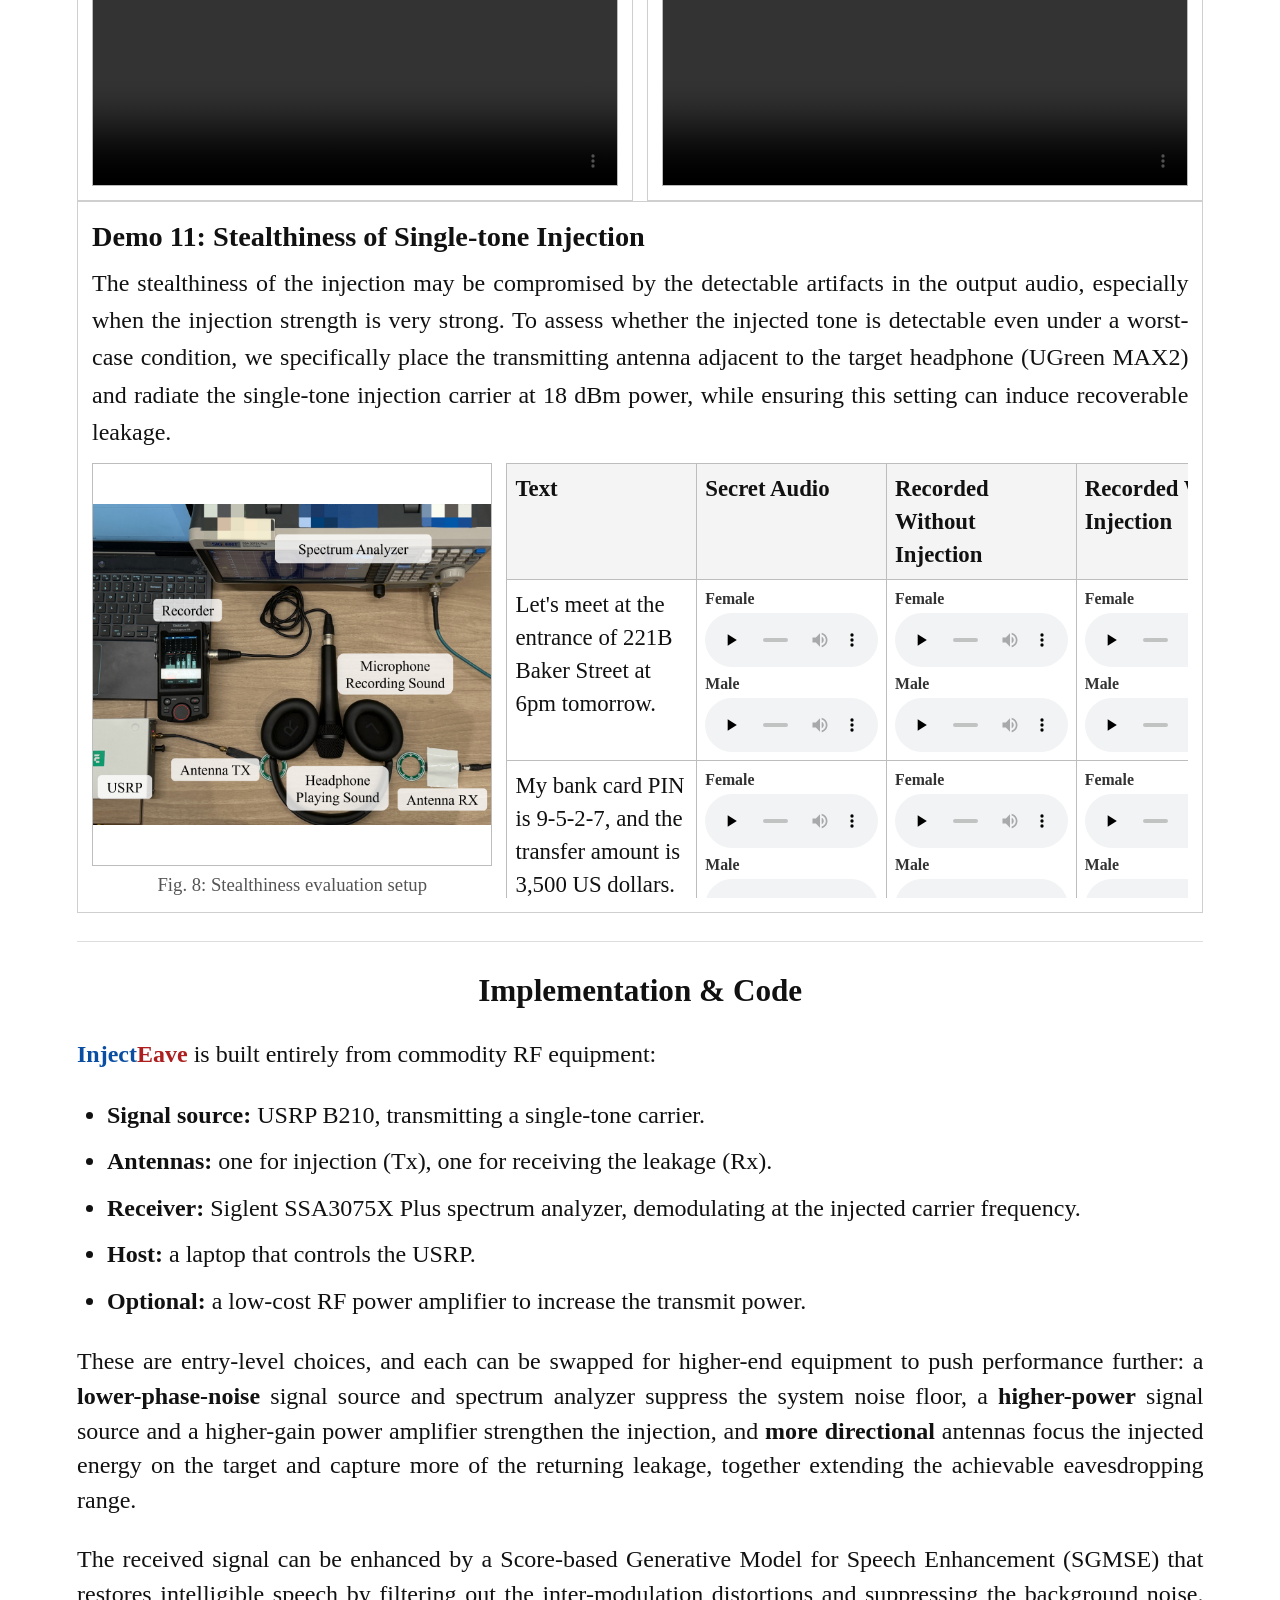
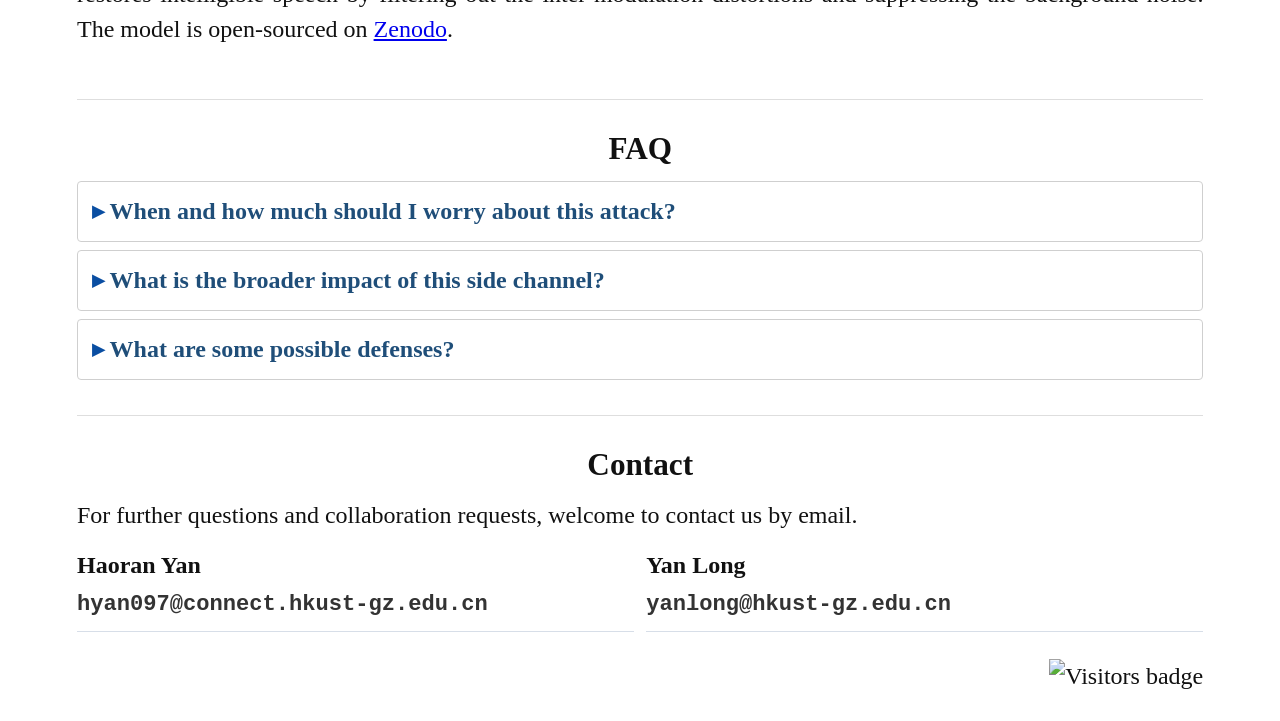
==== commit 563f30c4: "update" ====
--- a/index.html
+++ b/index.html
@@ -2261,9 +2261,10 @@
               <span class="title-blue">Inject</span><span class="title-red">Eave</span>
               may pose the most serious threats to everyday audio peripherals
               and always-on smart-home devices from <strong>up to tens of meters
-              away</strong>. As hardware nonlinearity is inevitable in computer
-              systems, any device built with nonlinear components is potentially
-              exposed to this attack.
+              away</strong>. As hardware nonlinearity is
+              <span class="inevitable-easter-egg" role="button" tabindex="0" aria-label="Reveal I am inevitable">inevitable</span>
+              in computer systems, any device built with nonlinear components is
+              potentially exposed to this attack.
             </p>
           </details>
           <details>
@@ -2556,6 +2557,108 @@
 
         setupLogoEasterEgg();
 
+        function setupInevitableEasterEgg() {
+          var trigger = document.querySelector(".inevitable-easter-egg");
+          if (!trigger) {
+            return;
+          }
+
+          var messageText = "I am inevitable.";
+          var imageSrc = "./assets/images/thanos-inevitable.webp";
+          var currentEscapeHandler = null;
+
+          function closeOverlay(overlay) {
+            document.body.classList.remove("easter-egg-active");
+            if (currentEscapeHandler) {
+              document.removeEventListener("keydown", currentEscapeHandler);
+              currentEscapeHandler = null;
+            }
+            if (overlay && overlay.parentNode) {
+              overlay.parentNode.removeChild(overlay);
+            }
+          }
+
+          function showOverlay() {
+            var existing = document.querySelector(".easter-egg-overlay");
+            if (existing) {
+              closeOverlay(existing);
+            }
+
+            var overlay = document.createElement("div");
+            var card = document.createElement("div");
+            var message = document.createElement("div");
+            var image = document.createElement("img");
+            var index = 0;
+
+            overlay.className = "easter-egg-overlay";
+            overlay.tabIndex = -1;
+            overlay.setAttribute("role", "dialog");
+            overlay.setAttribute("aria-modal", "true");
+            overlay.setAttribute("aria-label", messageText);
+            card.className = "easter-egg-card";
+            message.className = "easter-egg-message";
+            image.className = "easter-egg-color";
+            image.src = imageSrc;
+            image.alt = "Thanos snapping his fingers and saying I am inevitable";
+            image.loading = "lazy";
+            image.decoding = "async";
+            card.appendChild(message);
+            card.appendChild(image);
+            overlay.appendChild(card);
+            document.body.appendChild(overlay);
+            document.body.classList.add("easter-egg-active");
+
+            function onEscape(event) {
+              if (event.key === "Escape") {
+                window.clearInterval(timer);
+                closeOverlay(overlay);
+                trigger.focus();
+              }
+            }
+
+            var timer = null;
+            if (reduceMotion) {
+              message.textContent = messageText;
+            } else {
+              timer = window.setInterval(function () {
+                index += 1;
+                message.textContent = messageText.slice(0, index);
+                if (index >= messageText.length) {
+                  window.clearInterval(timer);
+                }
+              }, 60);
+            }
+
+            currentEscapeHandler = onEscape;
+            document.addEventListener("keydown", onEscape);
+            overlay.focus();
+
+            overlay.addEventListener("click", function () {
+              window.clearInterval(timer);
+              closeOverlay(overlay);
+              trigger.focus();
+            });
+          }
+
+          trigger.addEventListener("click", function (event) {
+            event.preventDefault();
+            event.stopPropagation();
+            showOverlay();
+          });
+
+          trigger.addEventListener("keydown", function (event) {
+            if (event.repeat) {
+              return;
+            }
+            if (event.key === " " || event.key === "Enter") {
+              event.preventDefault();
+              showOverlay();
+            }
+          });
+        }
+
+        setupInevitableEasterEgg();
+
         var titleH1 = document.querySelector(".page-header h1");
         if (titleH1) {
           window.setTimeout(function () {
--- a/styles.css
+++ b/styles.css
@@ -999,6 +999,22 @@
   outline-offset: 4px;
 }
 
+.inevitable-easter-egg {
+  cursor: pointer;
+  border-bottom: 1px dashed #6a3fa0;
+  transition: color 120ms ease, background-color 120ms ease;
+}
+
+.inevitable-easter-egg:hover {
+  color: #6a3fa0;
+  background-color: rgba(106, 63, 160, 0.1);
+}
+
+.inevitable-easter-egg:focus-visible {
+  outline: 2px solid #6a3fa0;
+  outline-offset: 2px;
+}
+
 body.easter-egg-active > :not(.easter-egg-overlay) {
   filter: blur(6px);
   transition: filter 160ms ease;
@@ -1065,6 +1081,10 @@
   object-fit: cover;
   border: 1px solid rgba(17, 17, 17, 0.18);
   filter: grayscale(100%);
+}
+
+.easter-egg-card img.easter-egg-color {
+  filter: none;
 }
 
 @keyframes caret-blink {
@@ -2830,4 +2850,7 @@
     animation: none !important;
     display: none;
   }
-}
+  .easter-egg-message::after {
+    animation: none;
+  }
+}
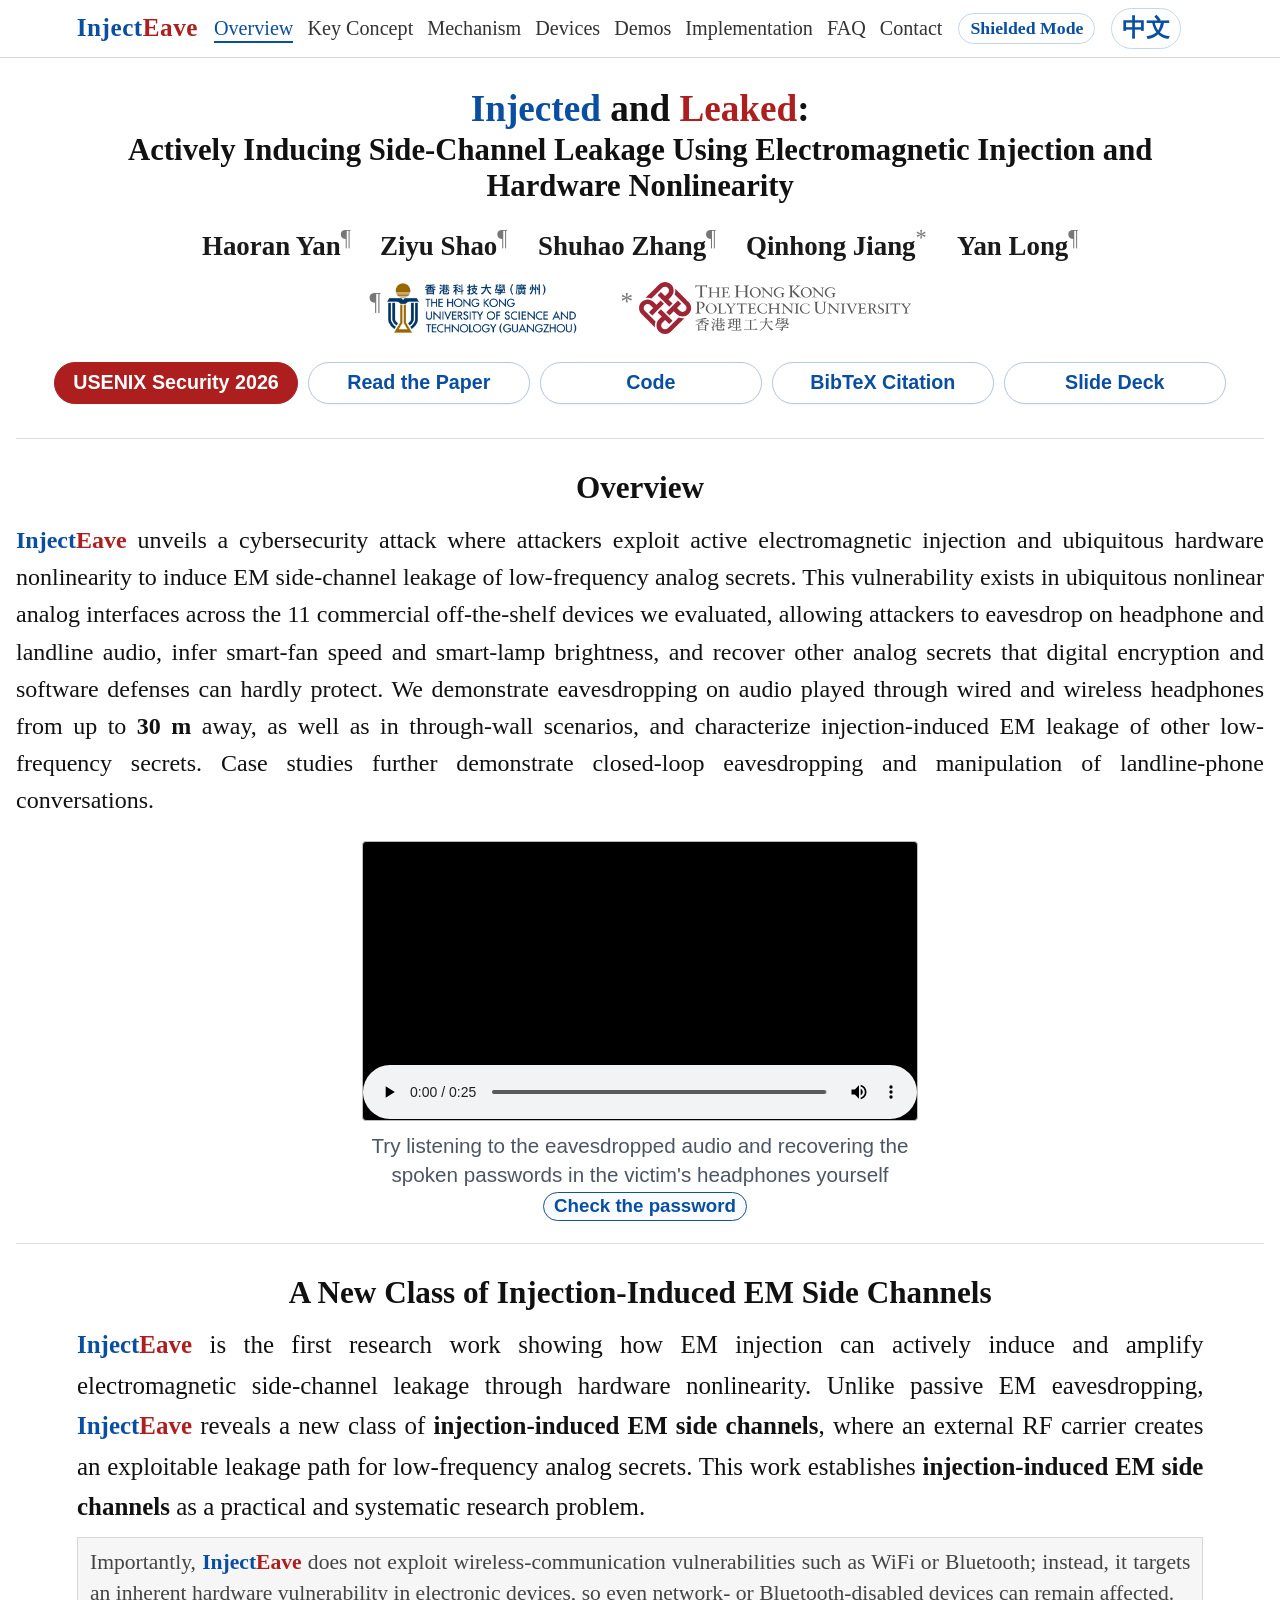
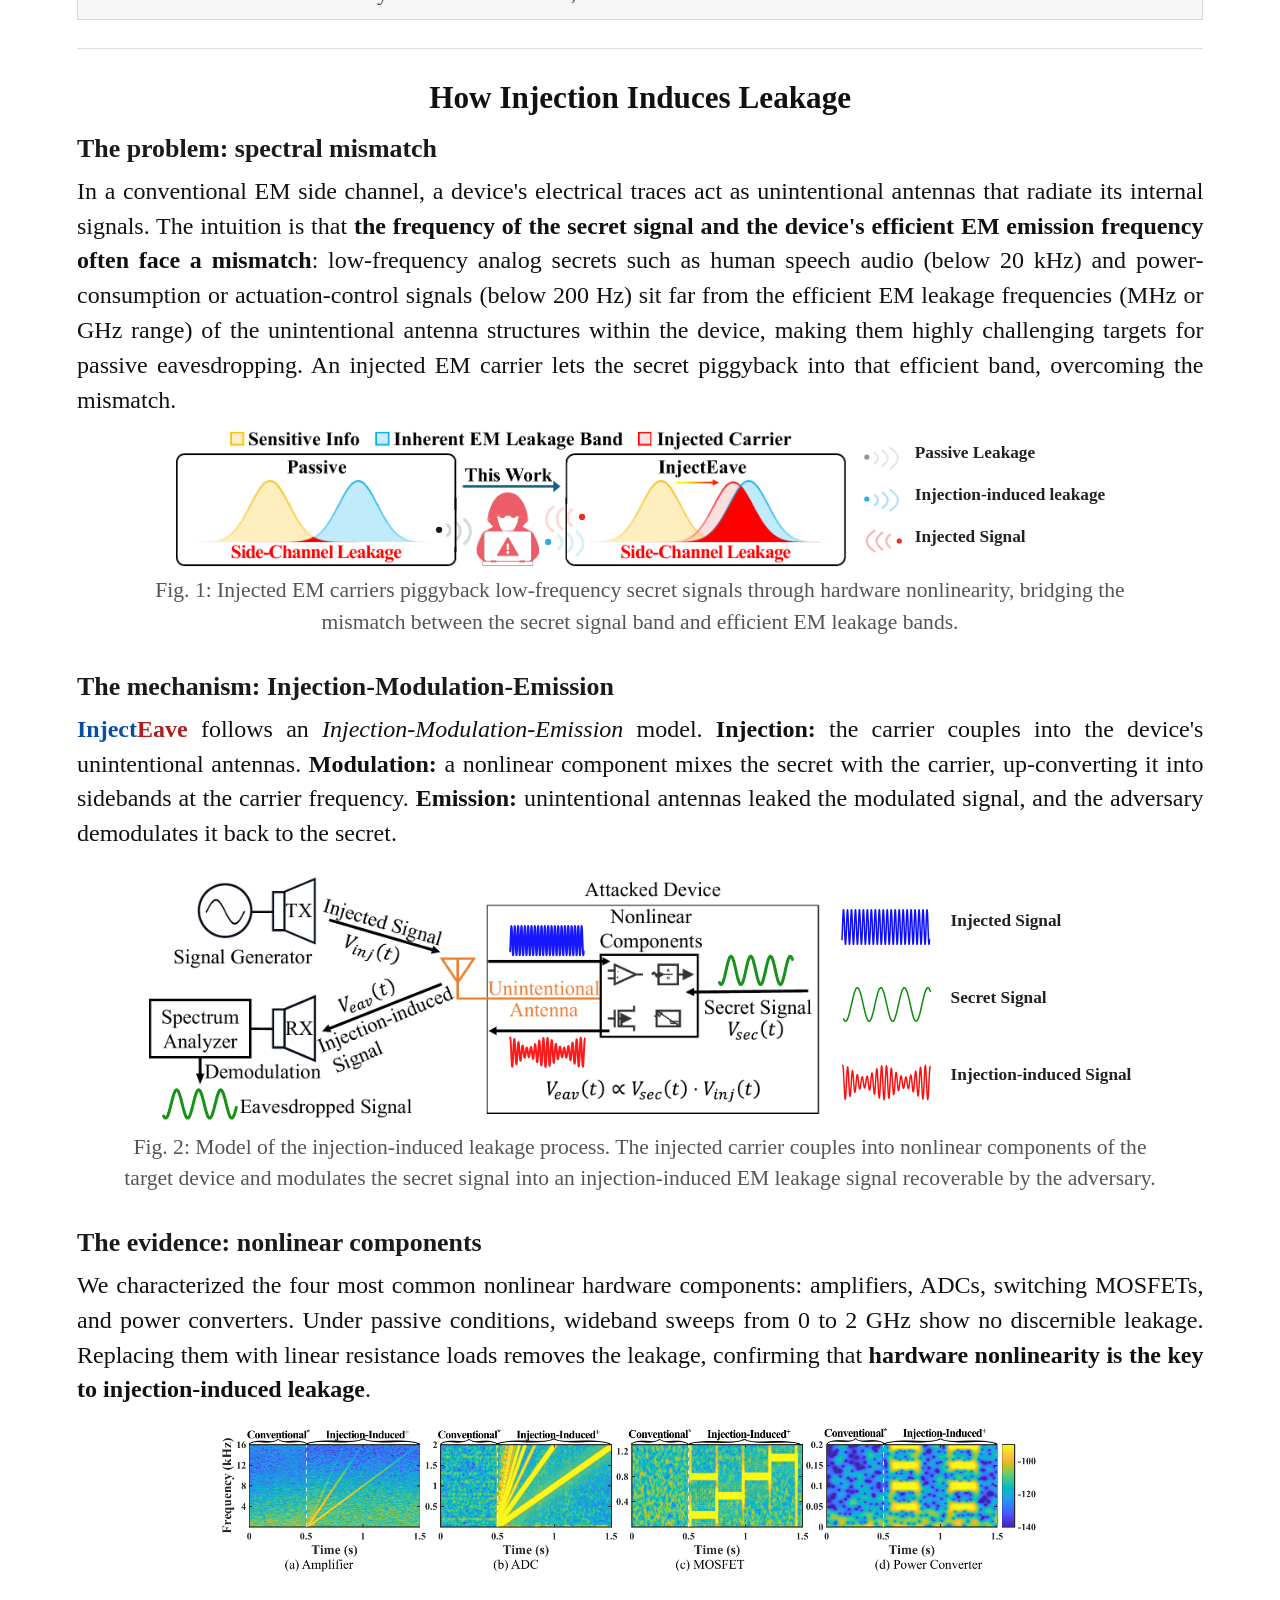
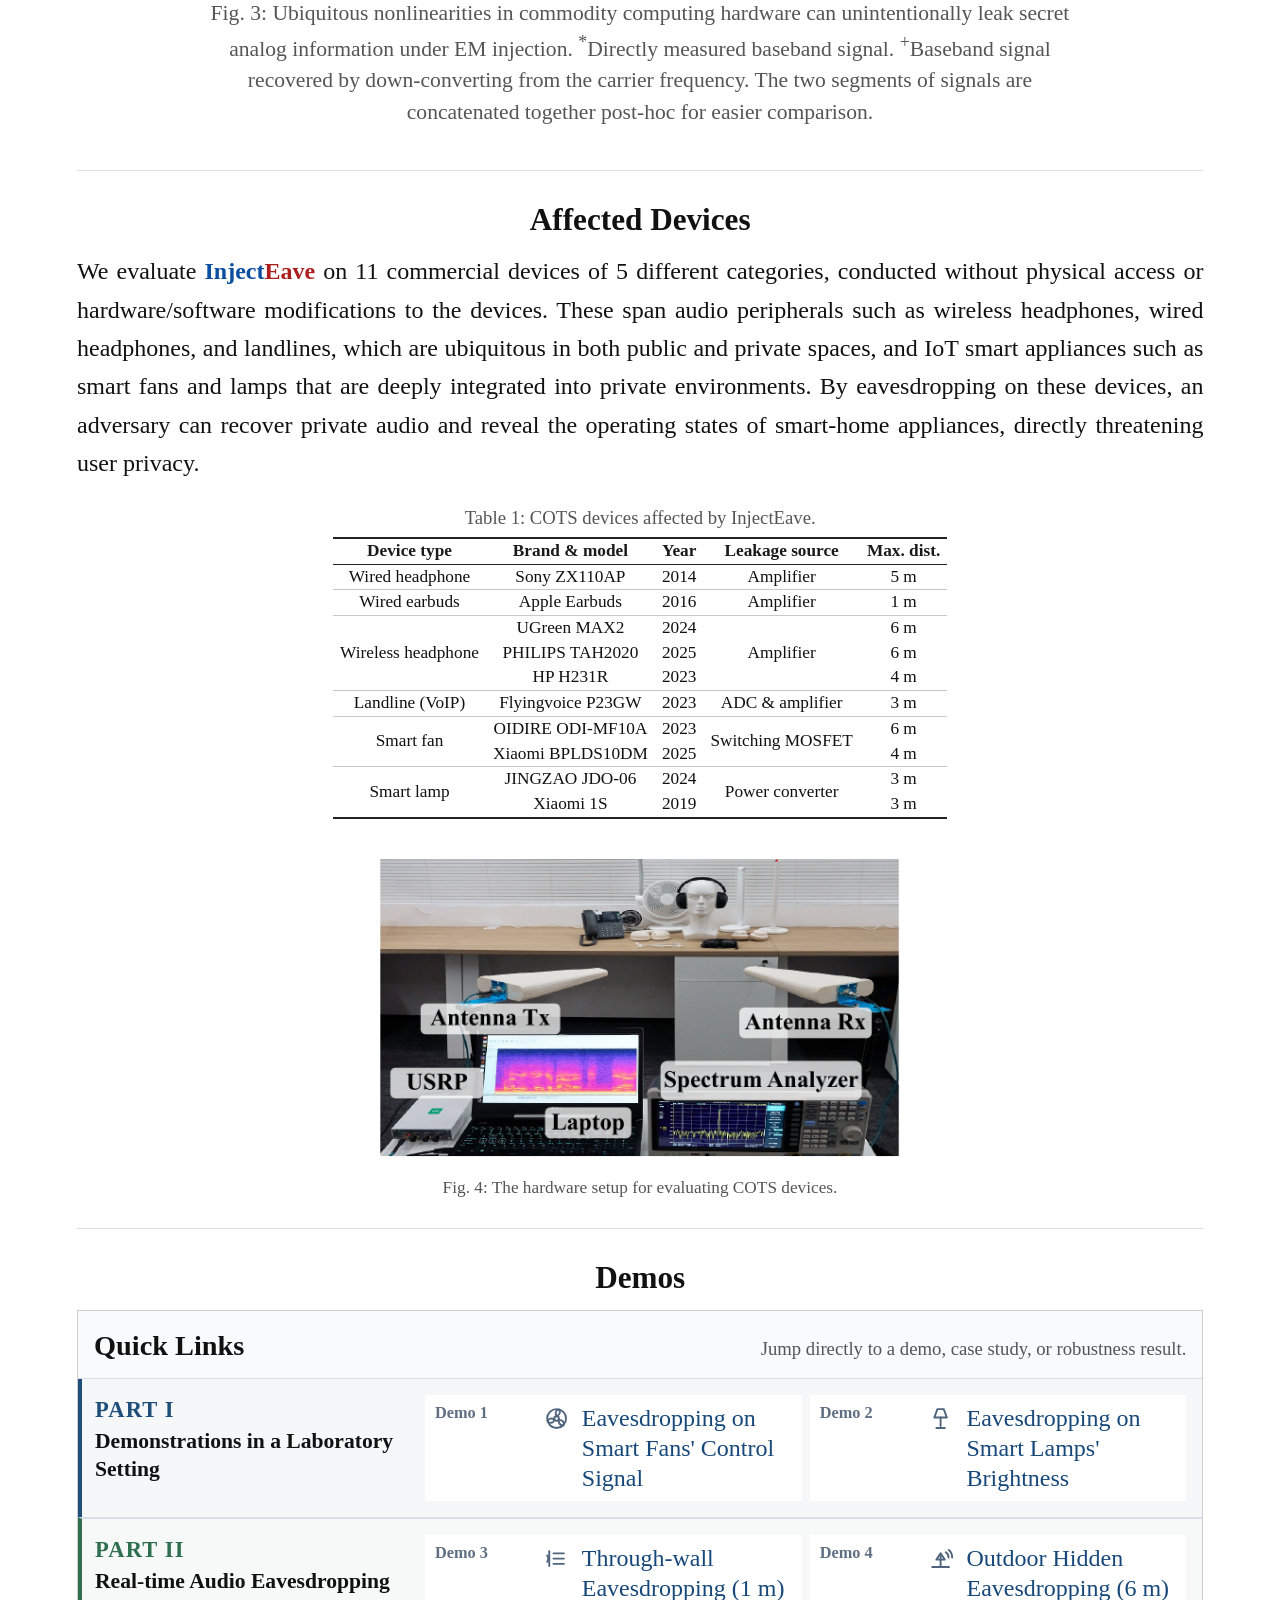
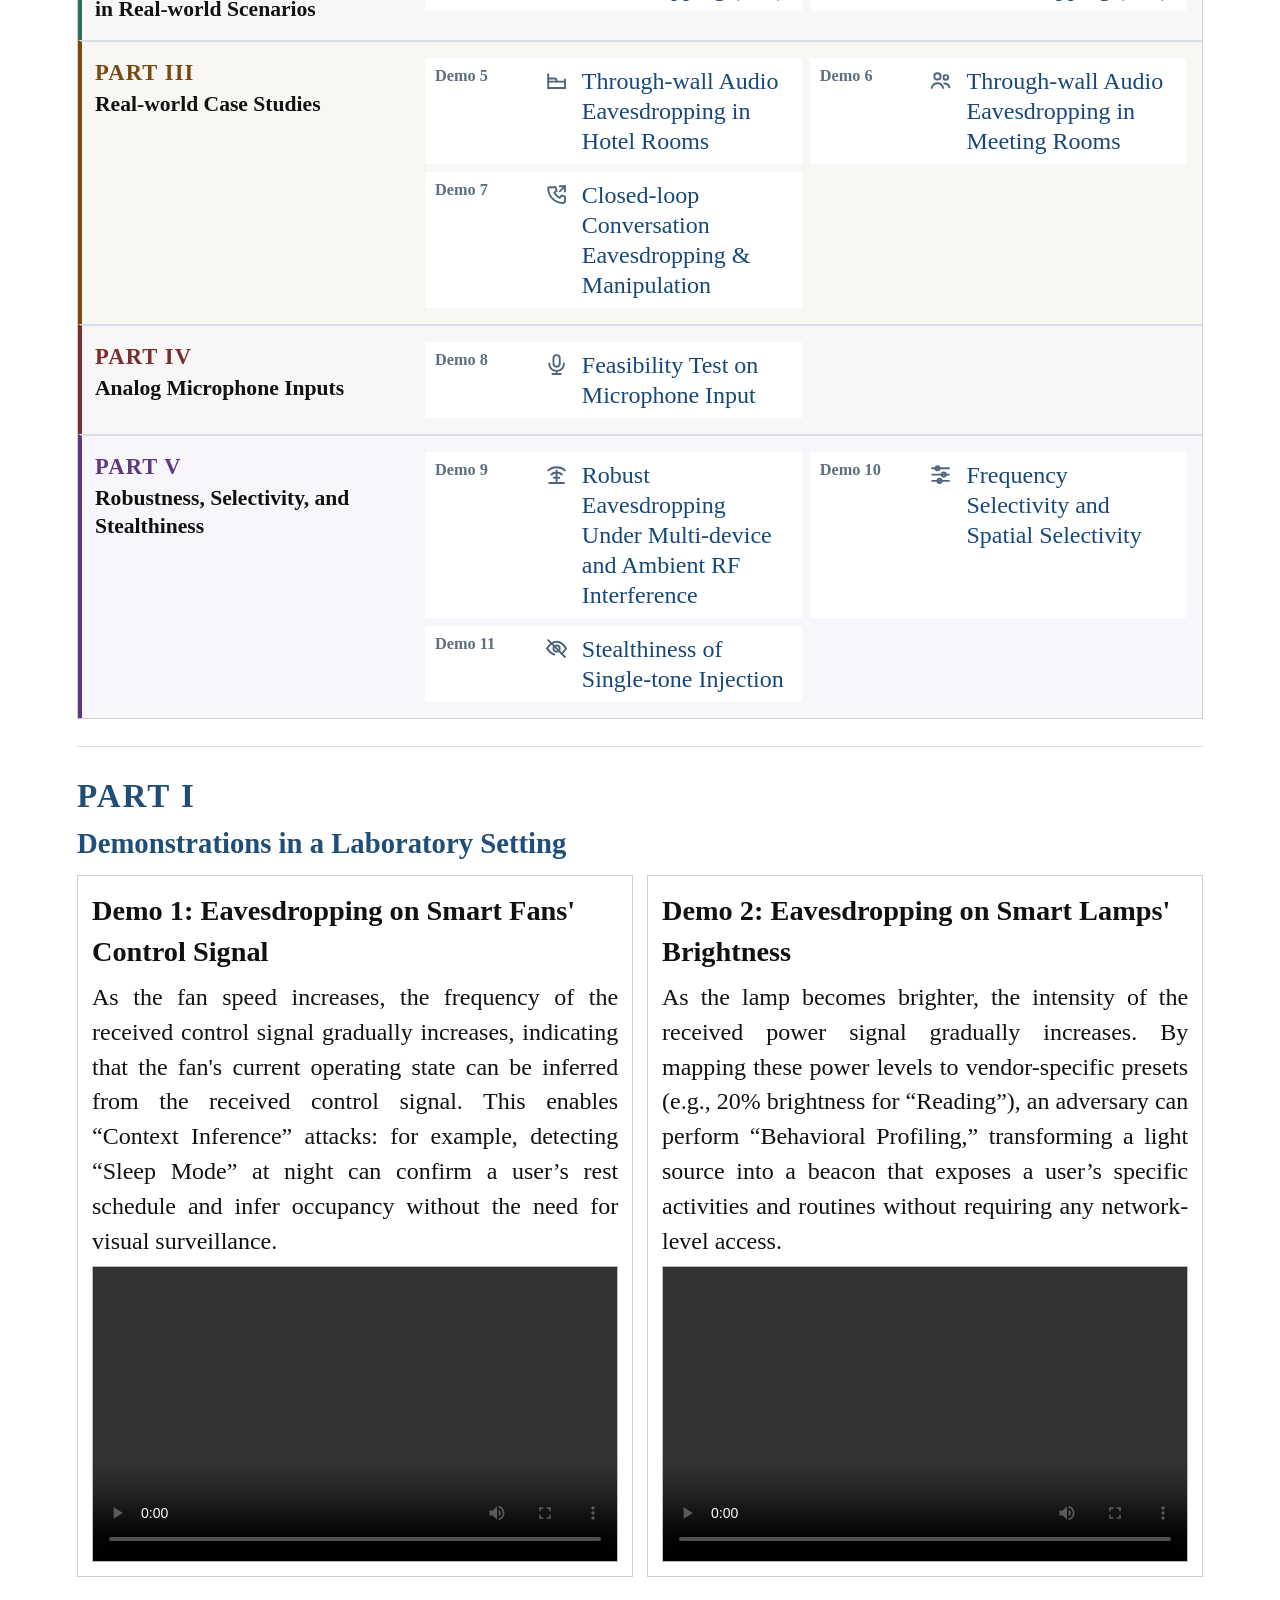
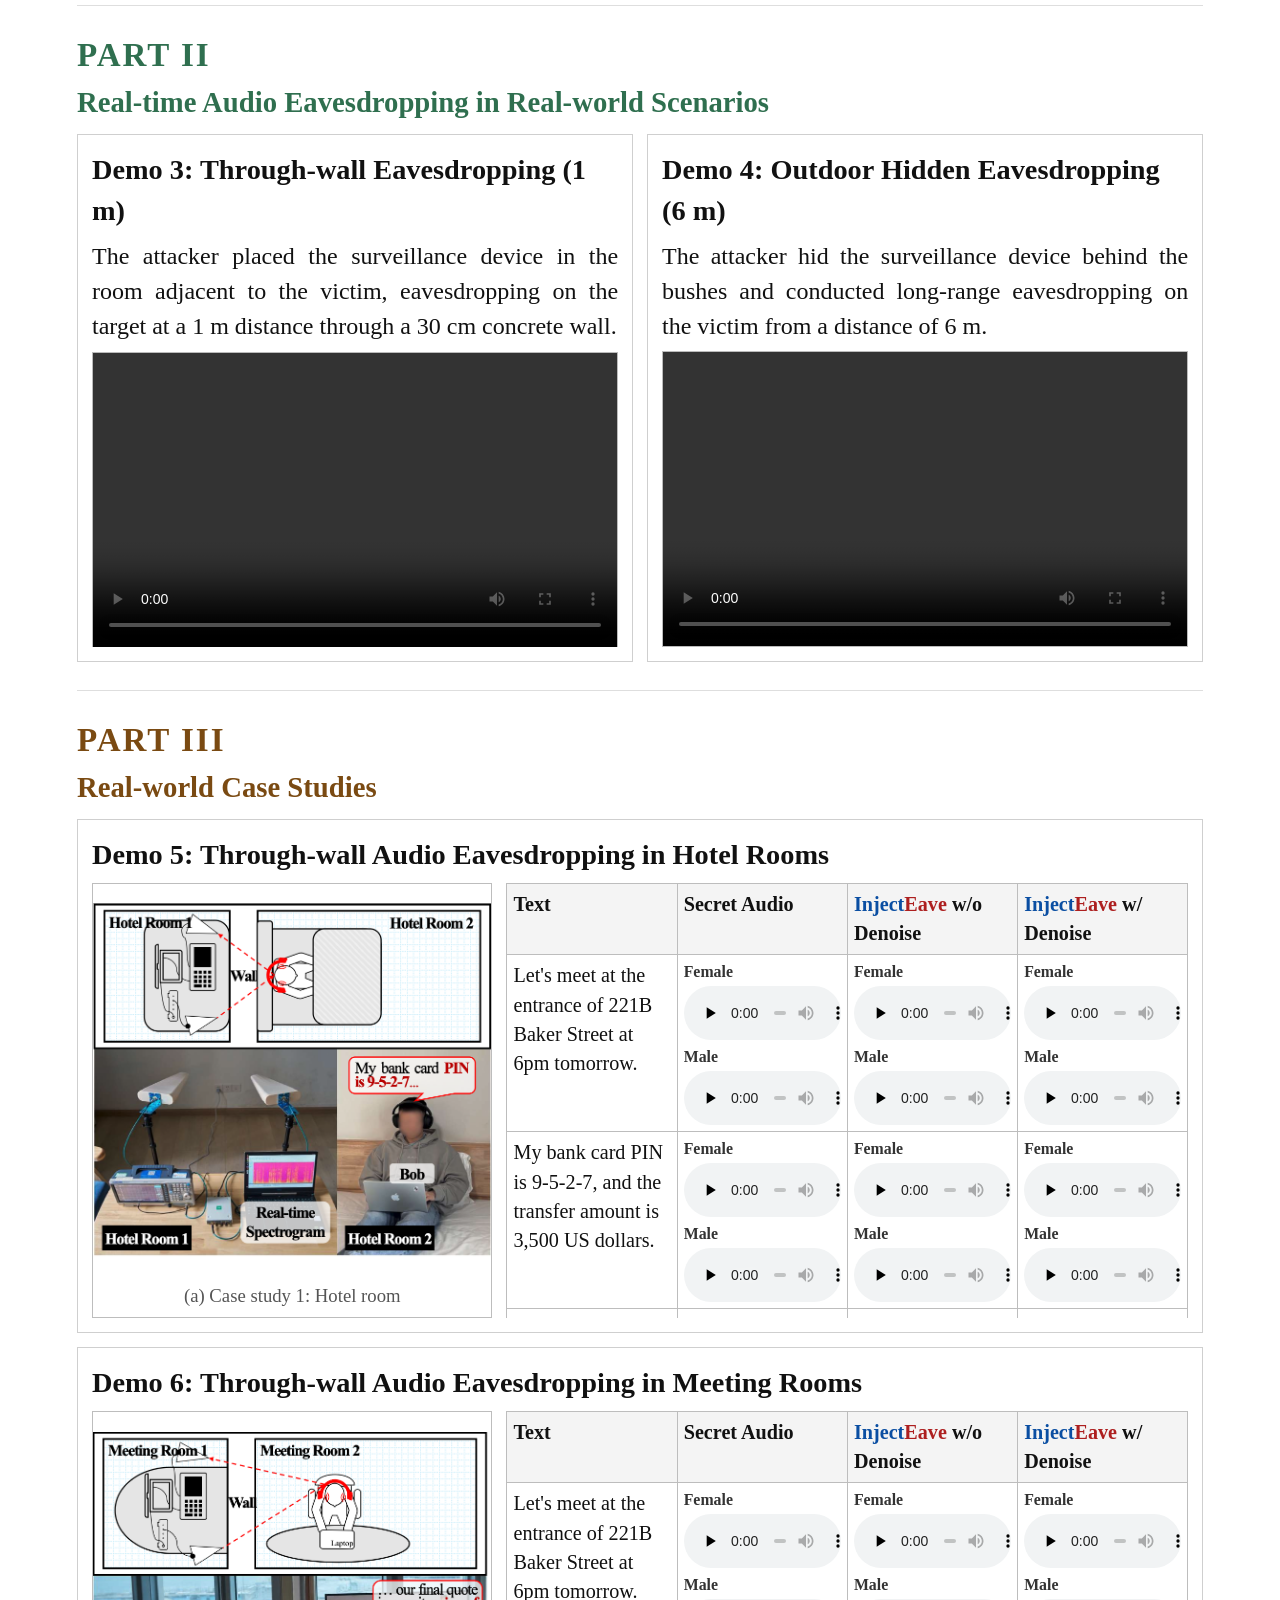
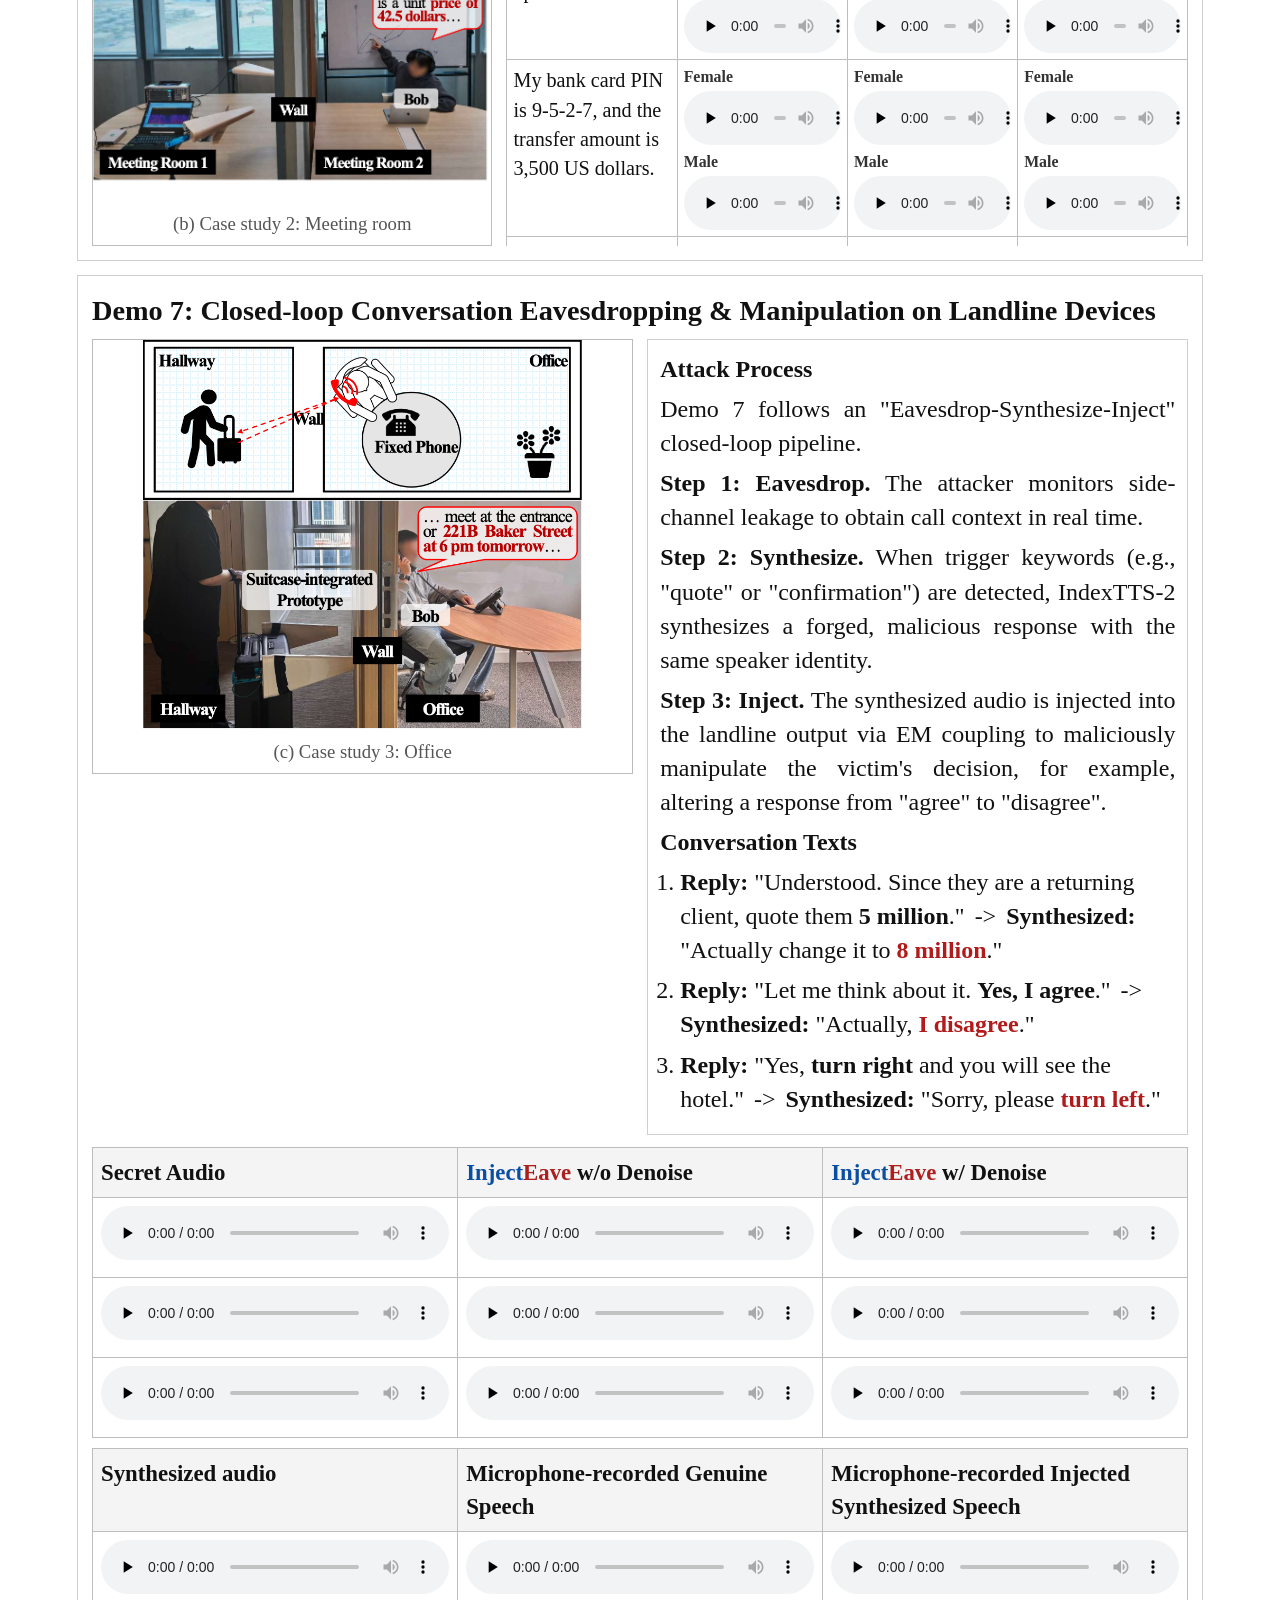
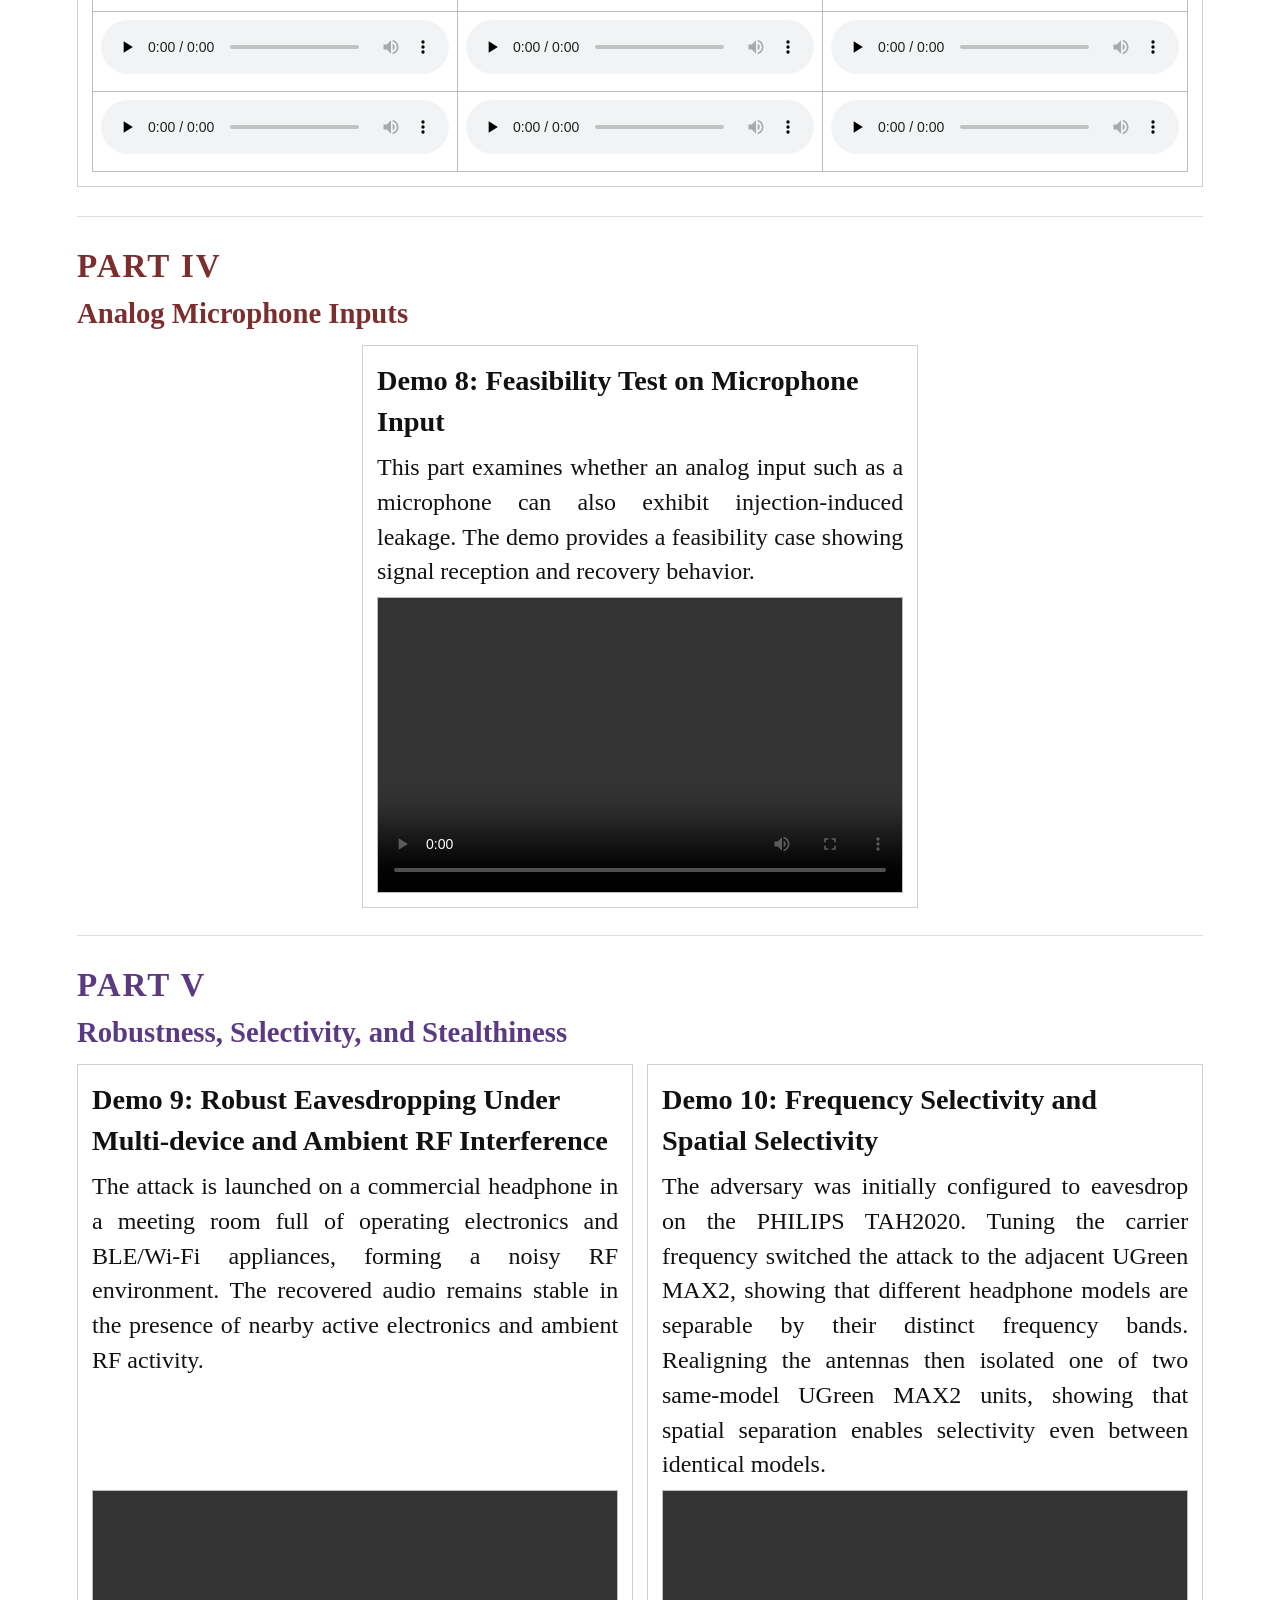
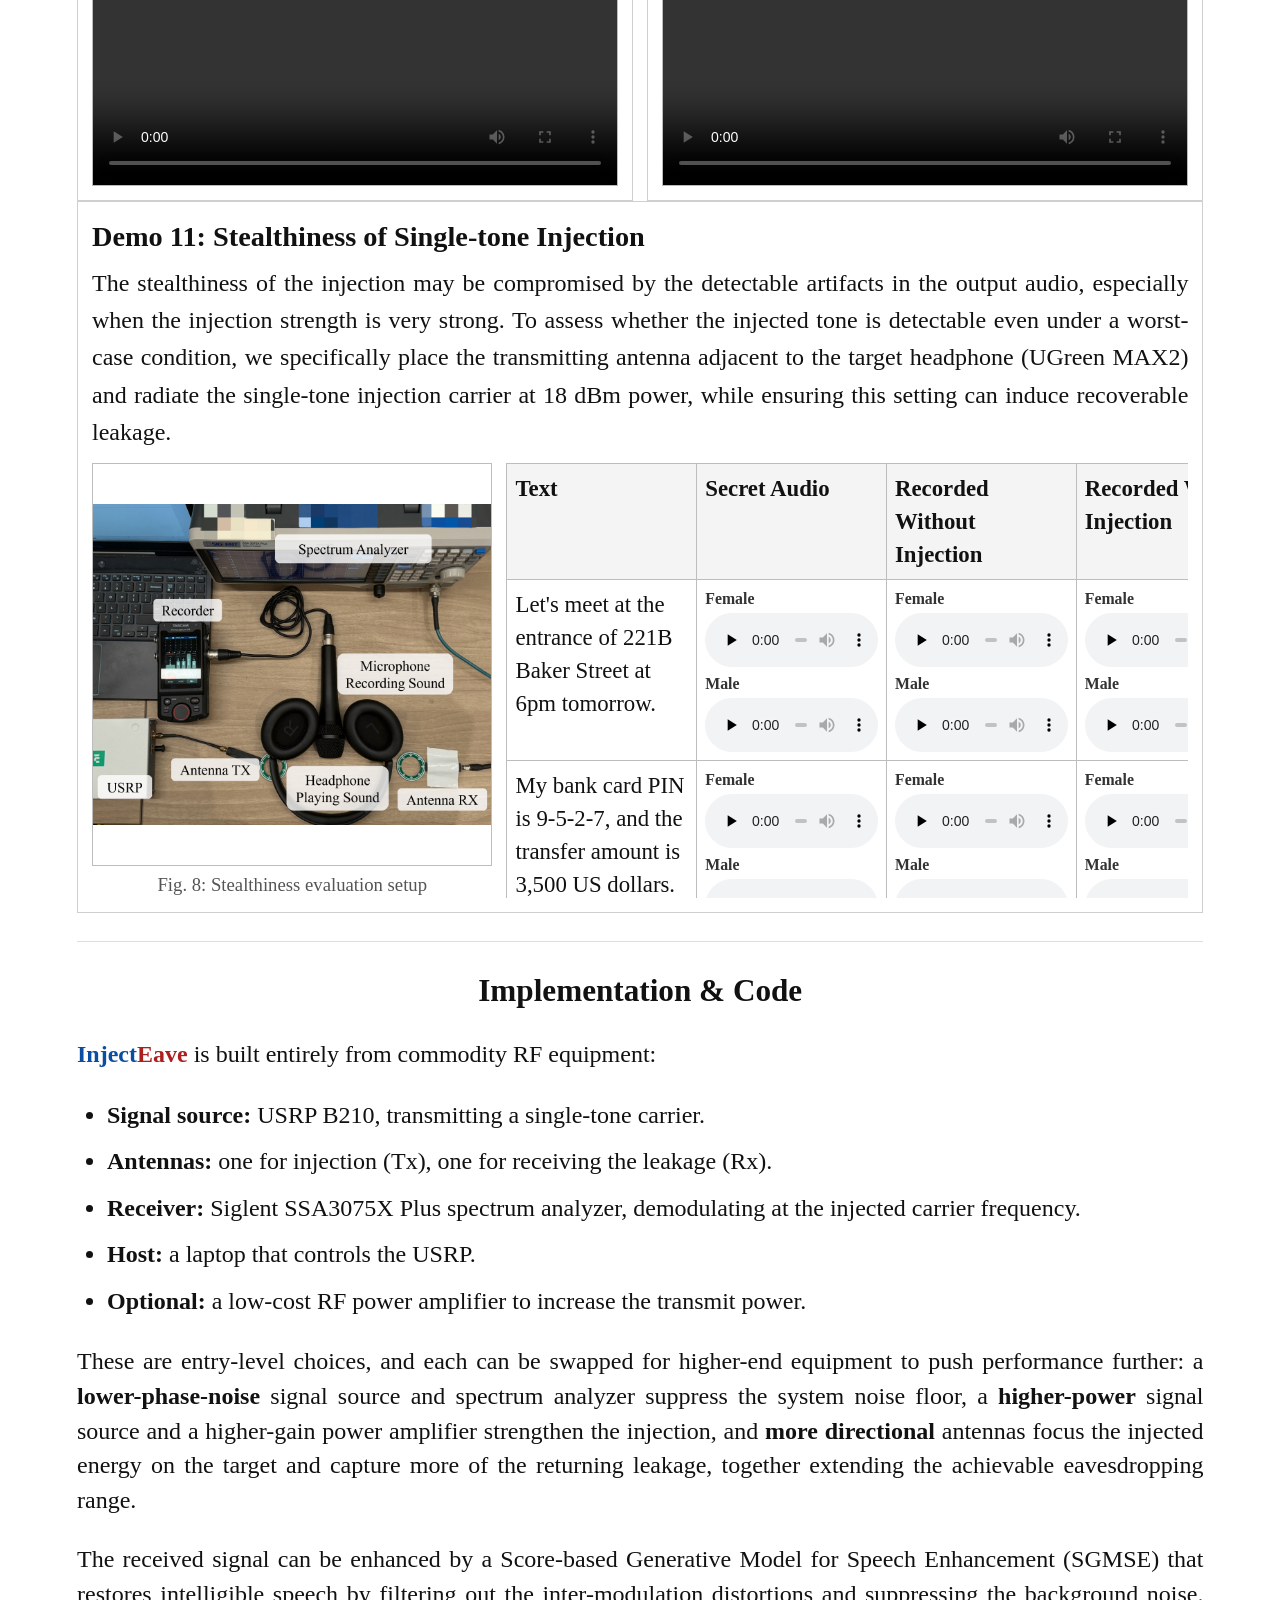
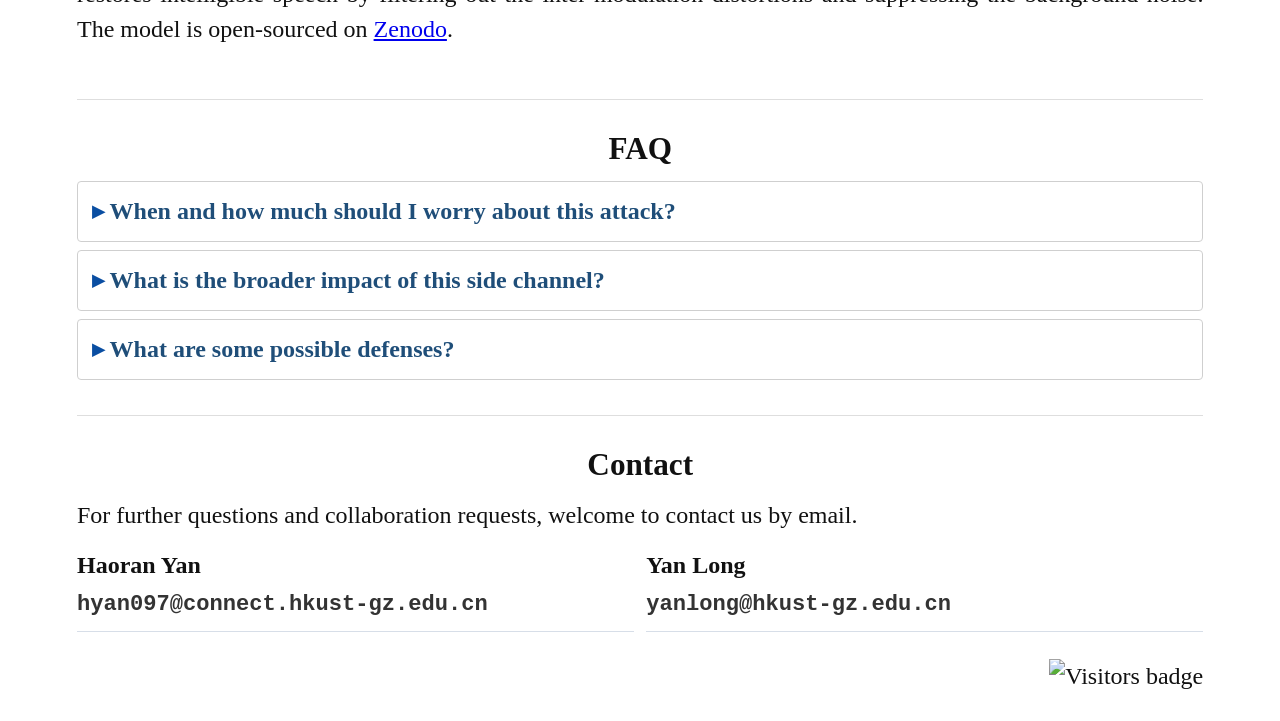
==== commit 93083487: "update ppt" ====
--- a/index.html
+++ b/index.html
@@ -707,6 +707,9 @@
         <button class="overview-card overview-card-button" type="button" data-copy-bibtex data-copy-success="Copied BibTeX" data-copy-error="Copy failed" aria-label="Copy BibTeX to clipboard">
           <span class="overview-card-title" data-copy-label aria-live="polite">BibTeX Citation</span>
         </button>
+        <a class="overview-card" href="./assets/slide%20deck/Injecteave%20presentation.pptx" download="InjectEave-Slides.pptx" aria-label="Download the InjectEave slide deck">
+          <span class="overview-card-title">Slide Deck</span>
+        </a>
       </div>
       <h2 id="summary">Overview</h2>
       <p class="hero-summary">
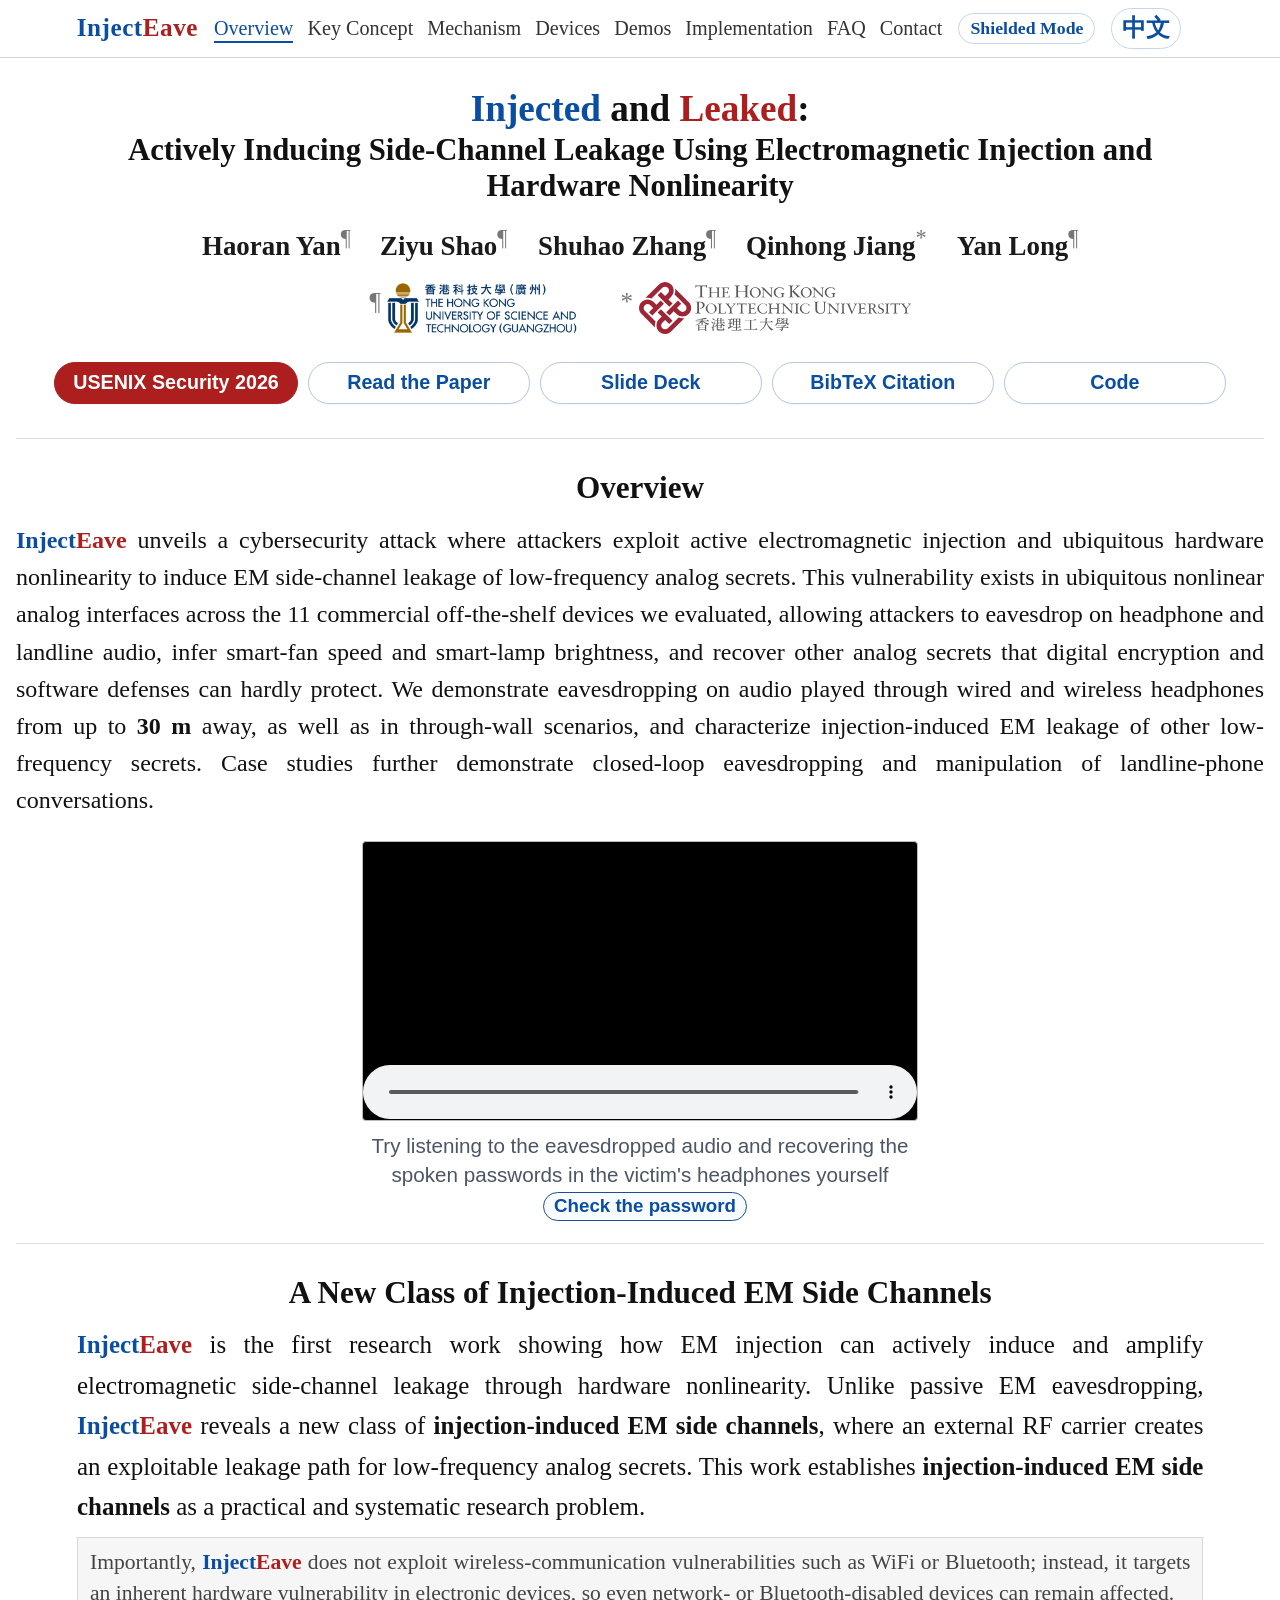
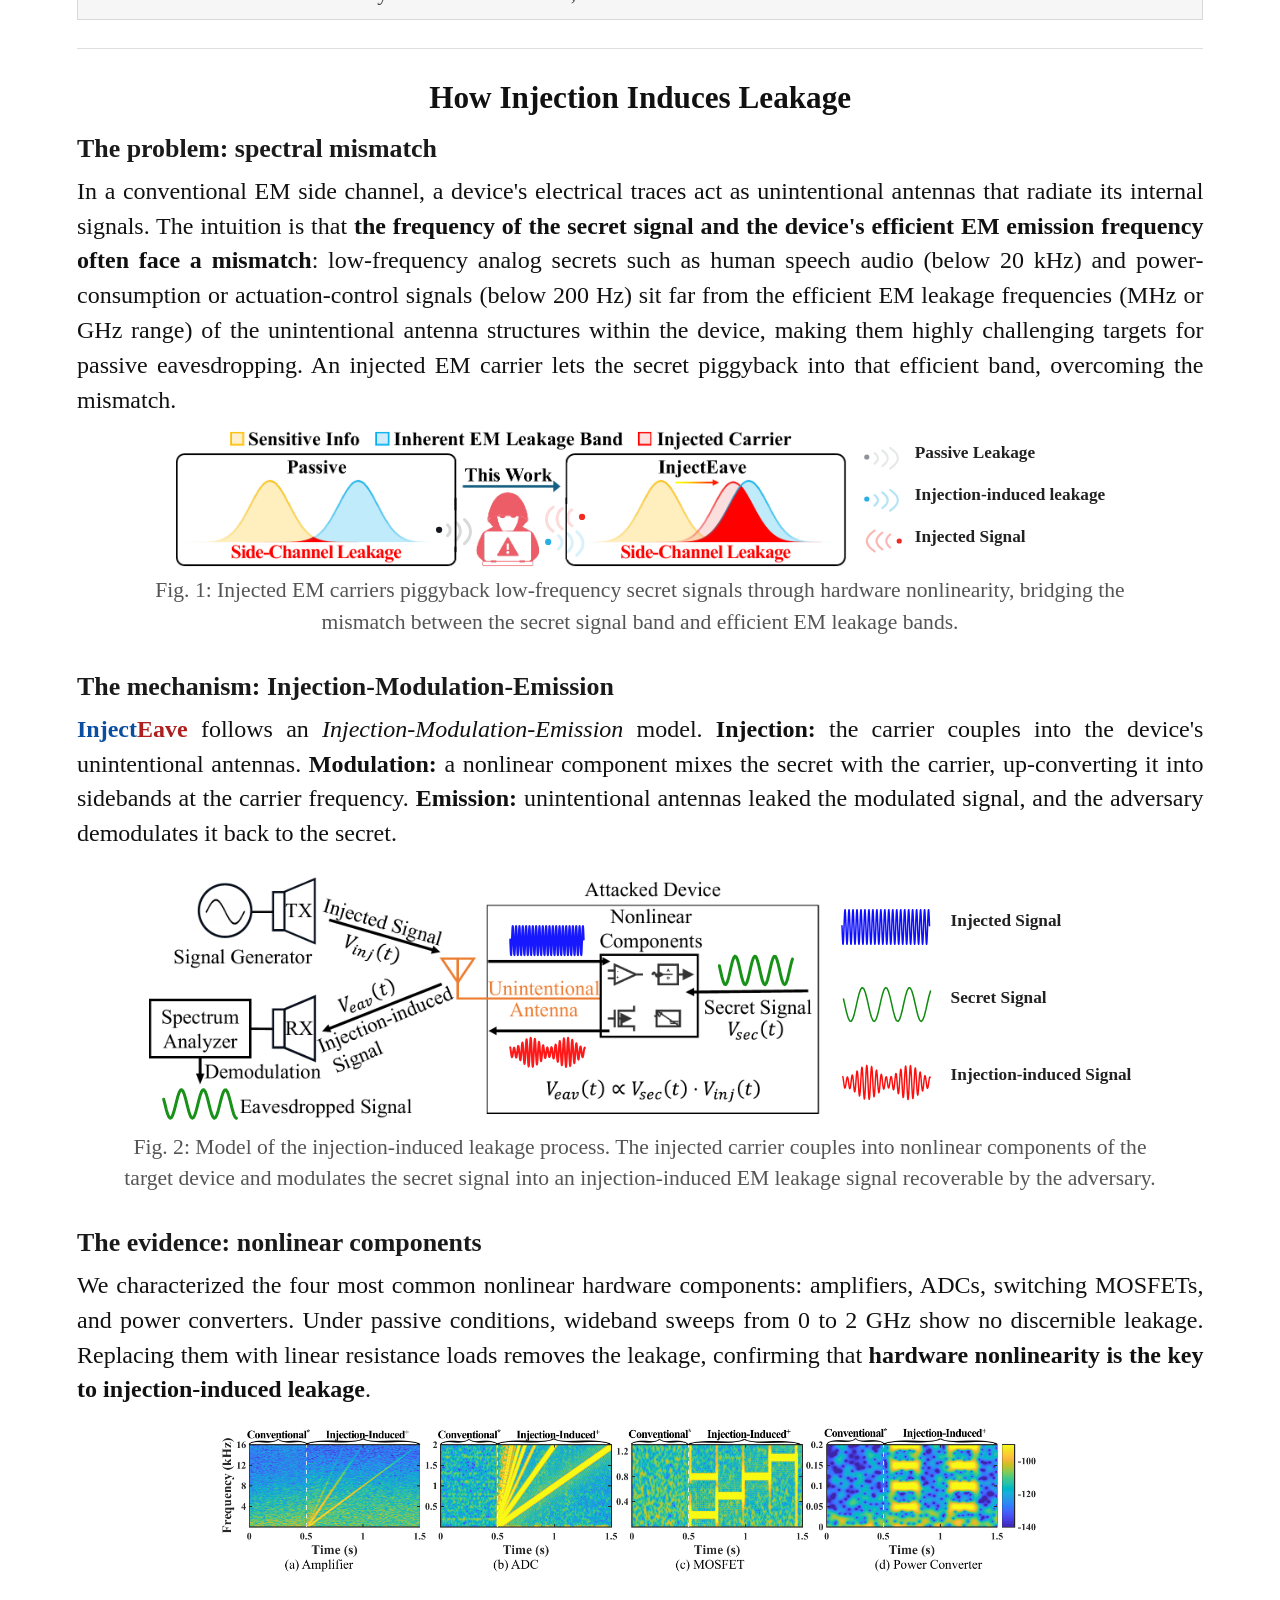
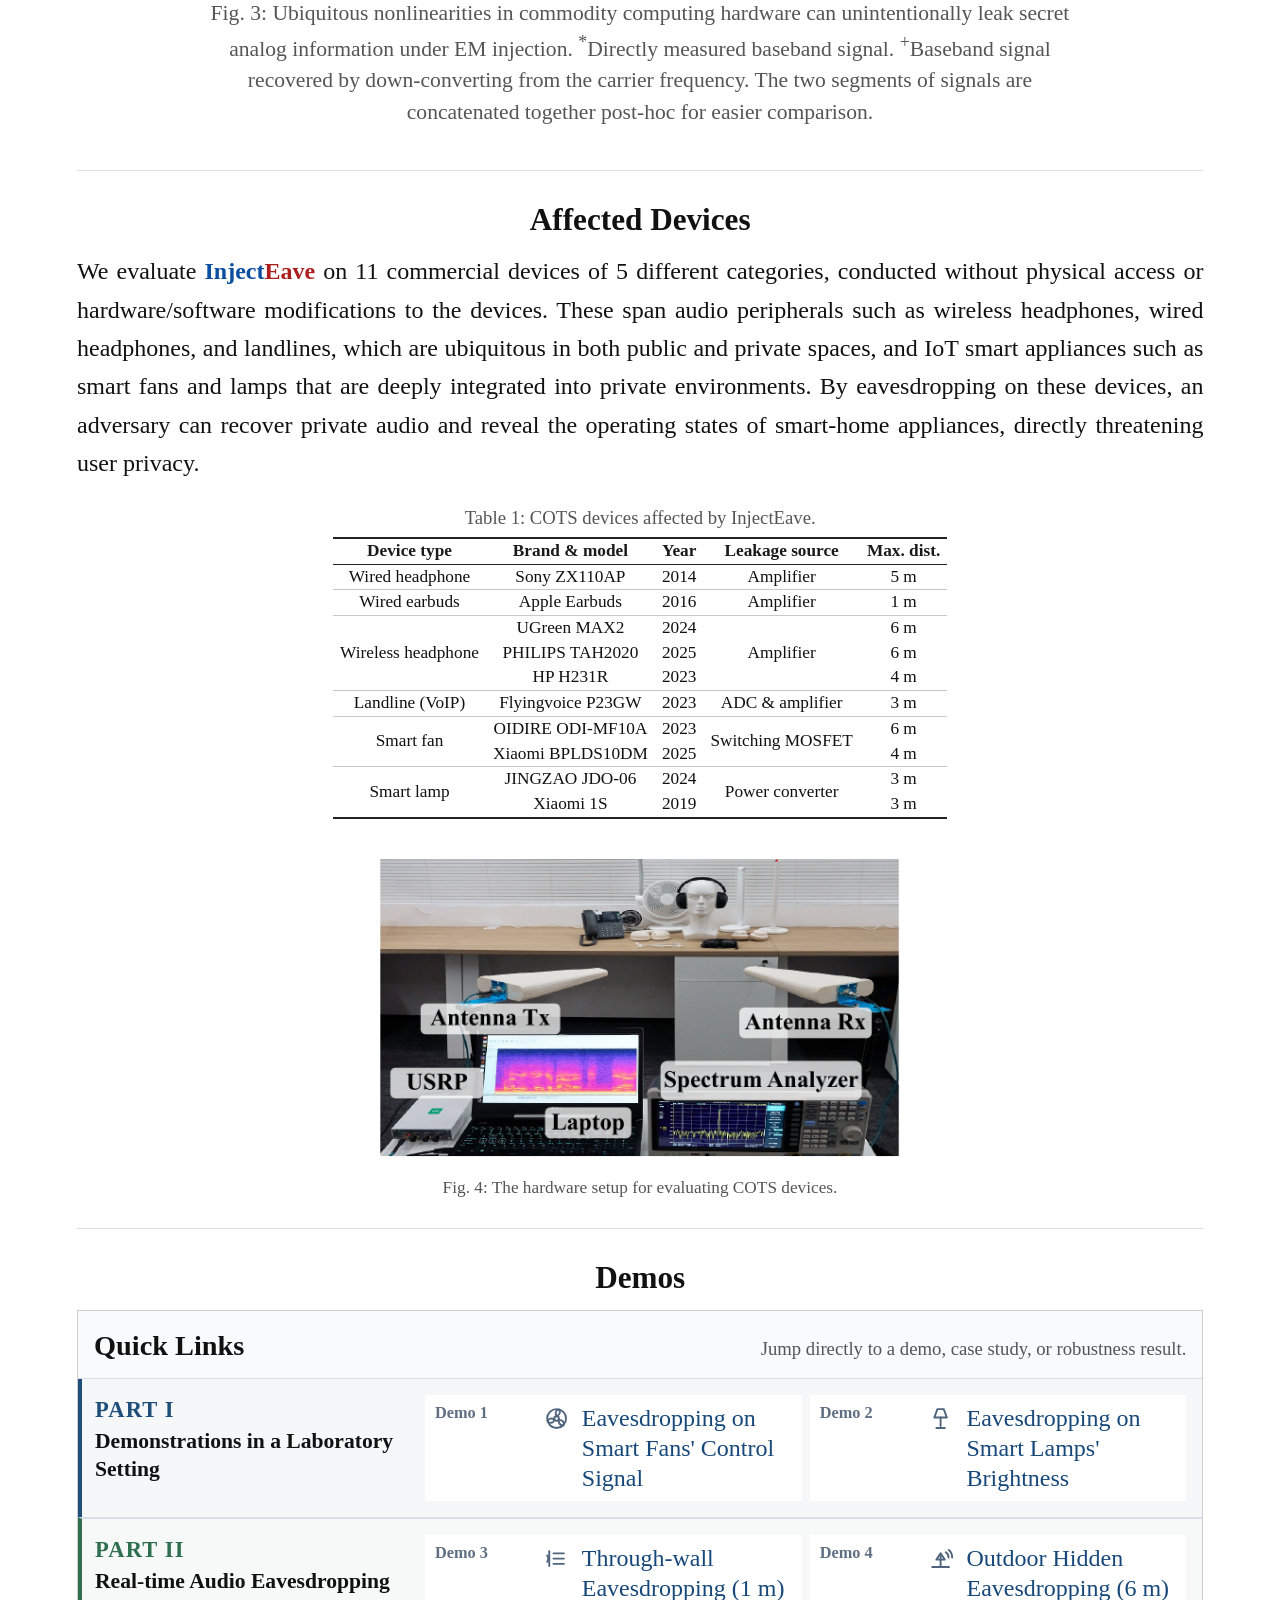
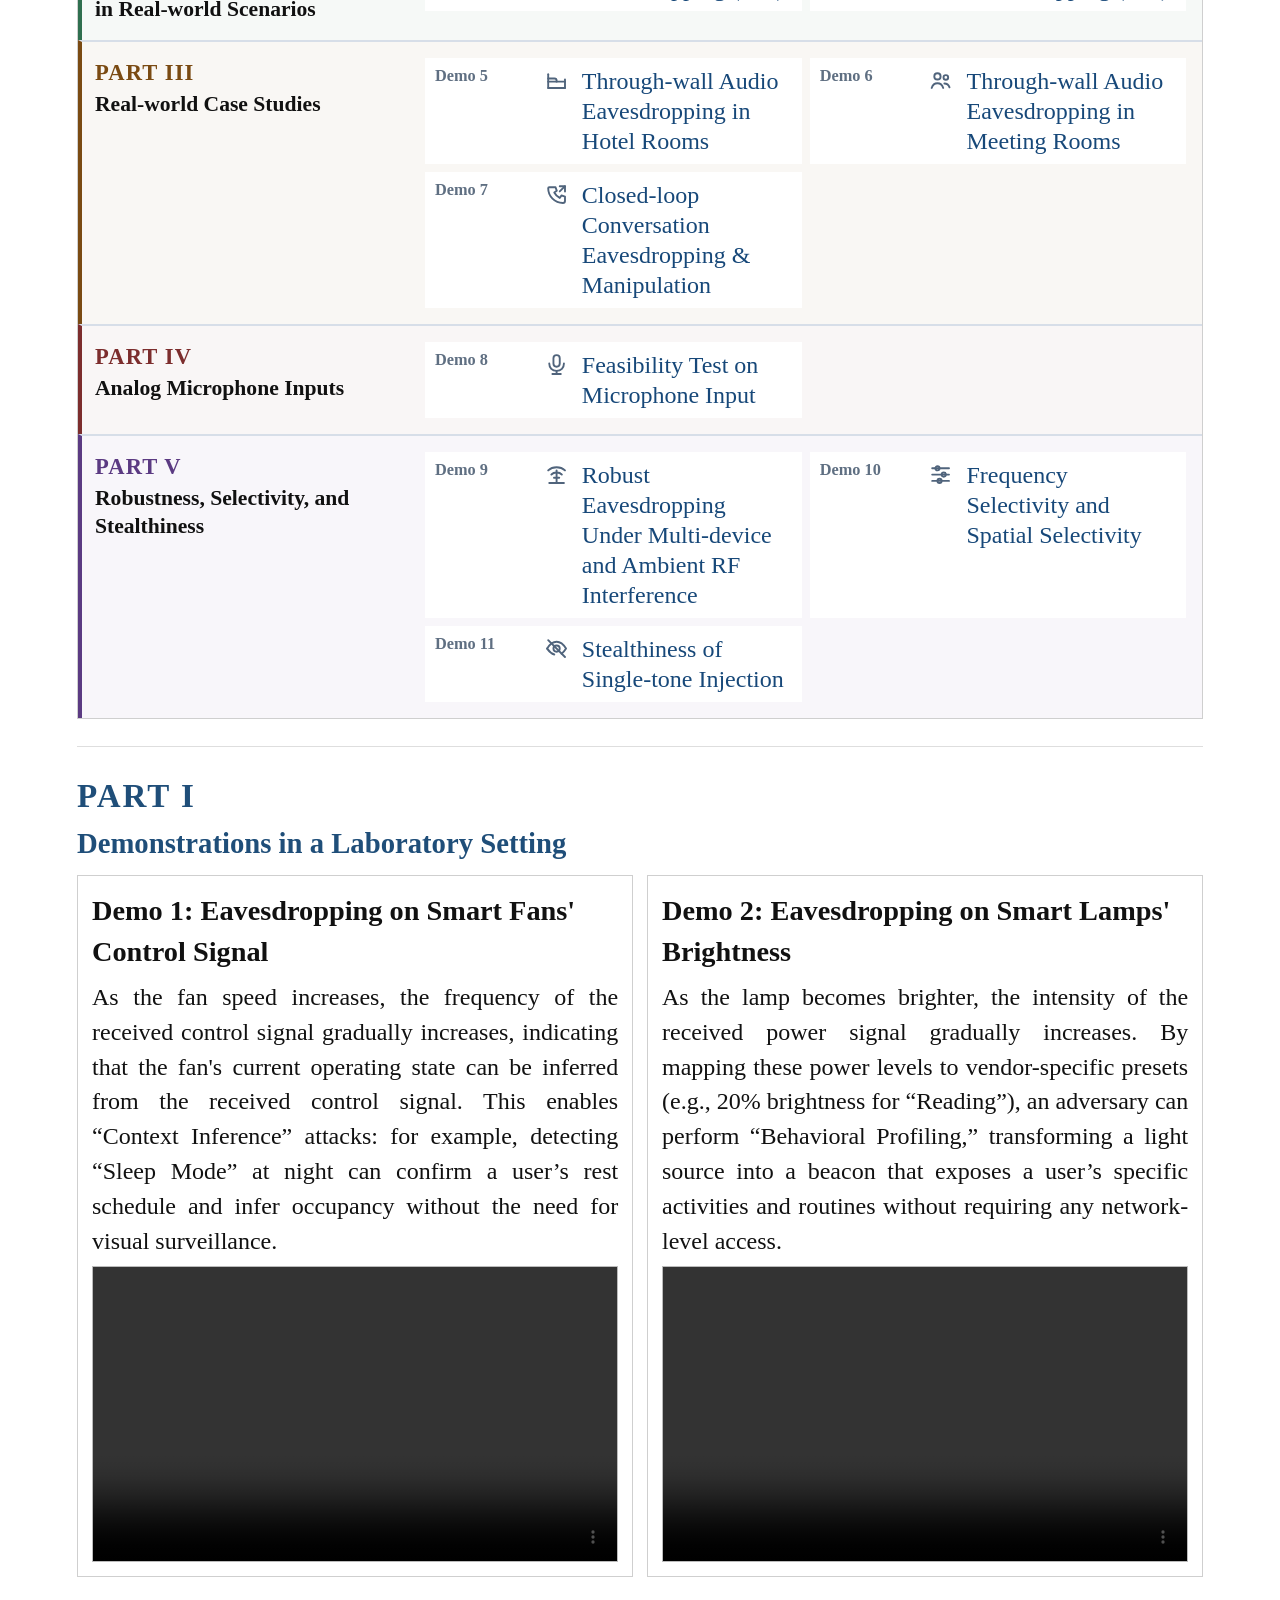
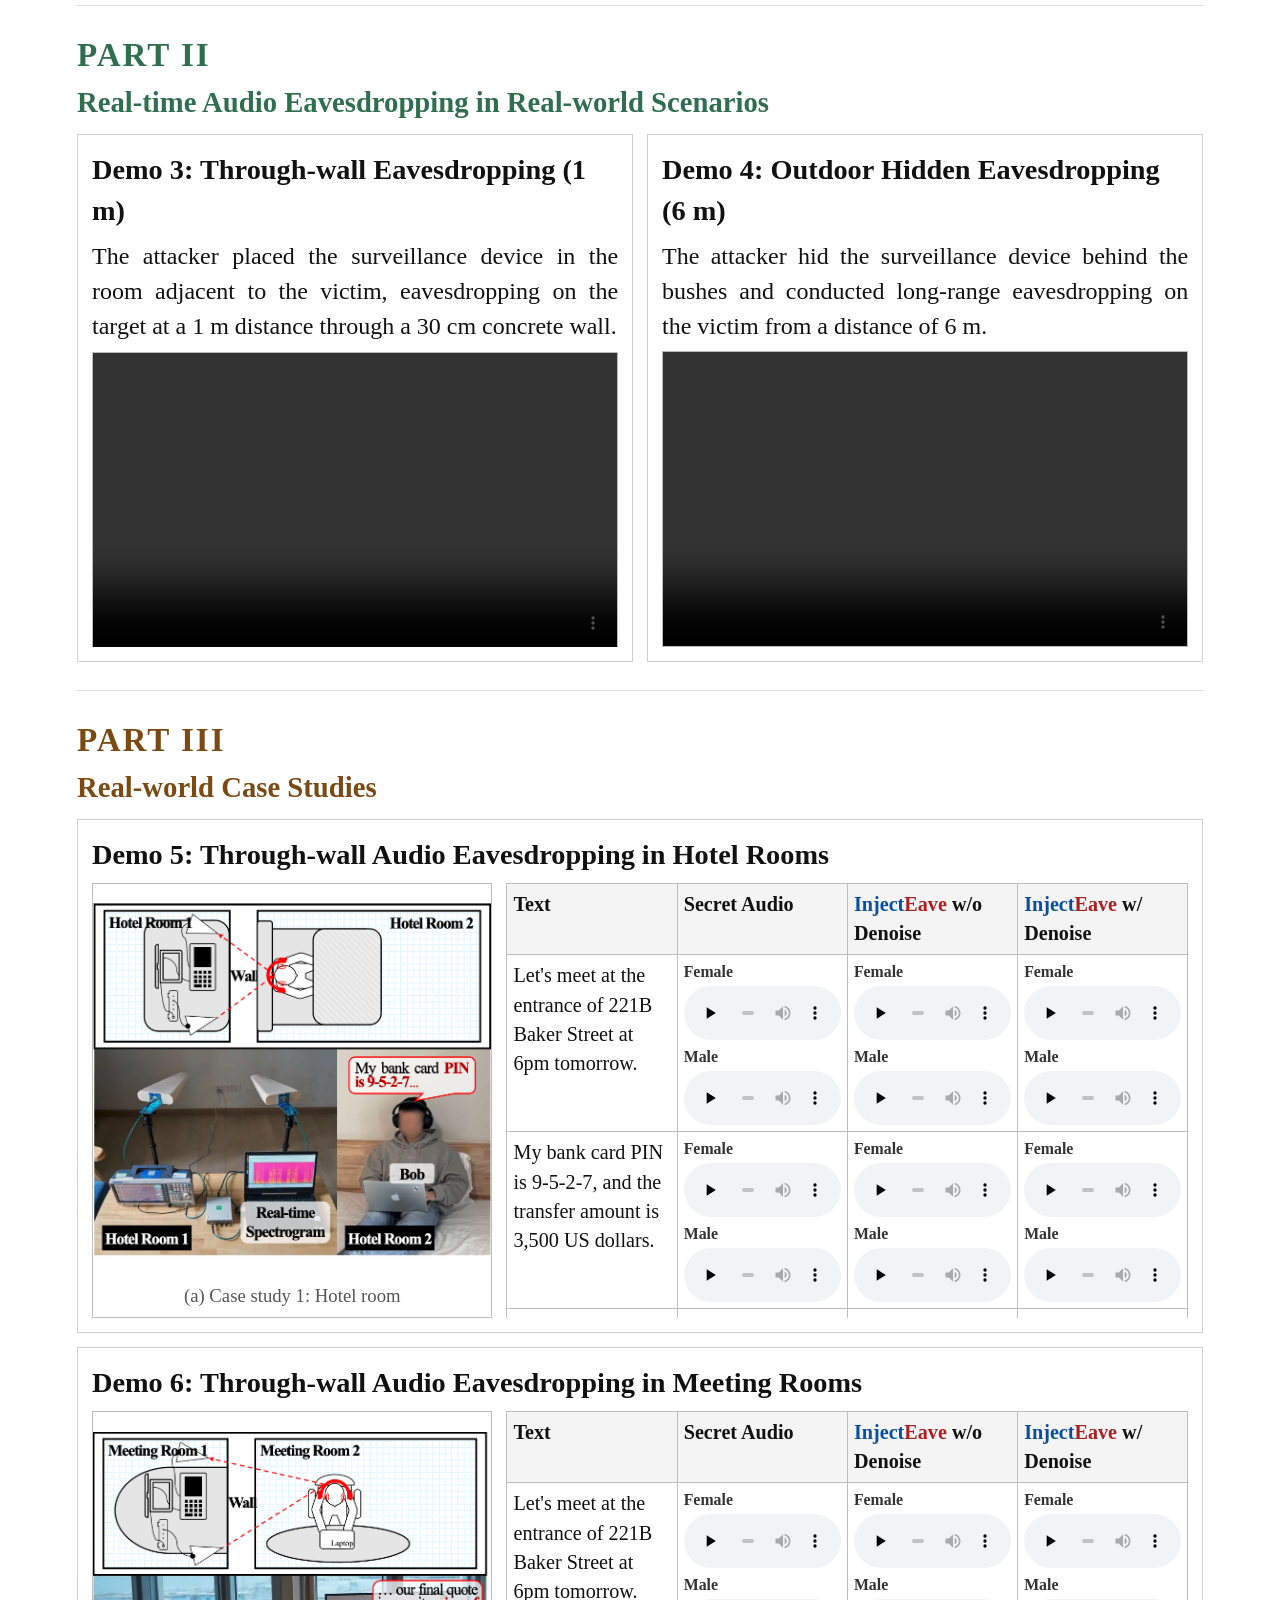
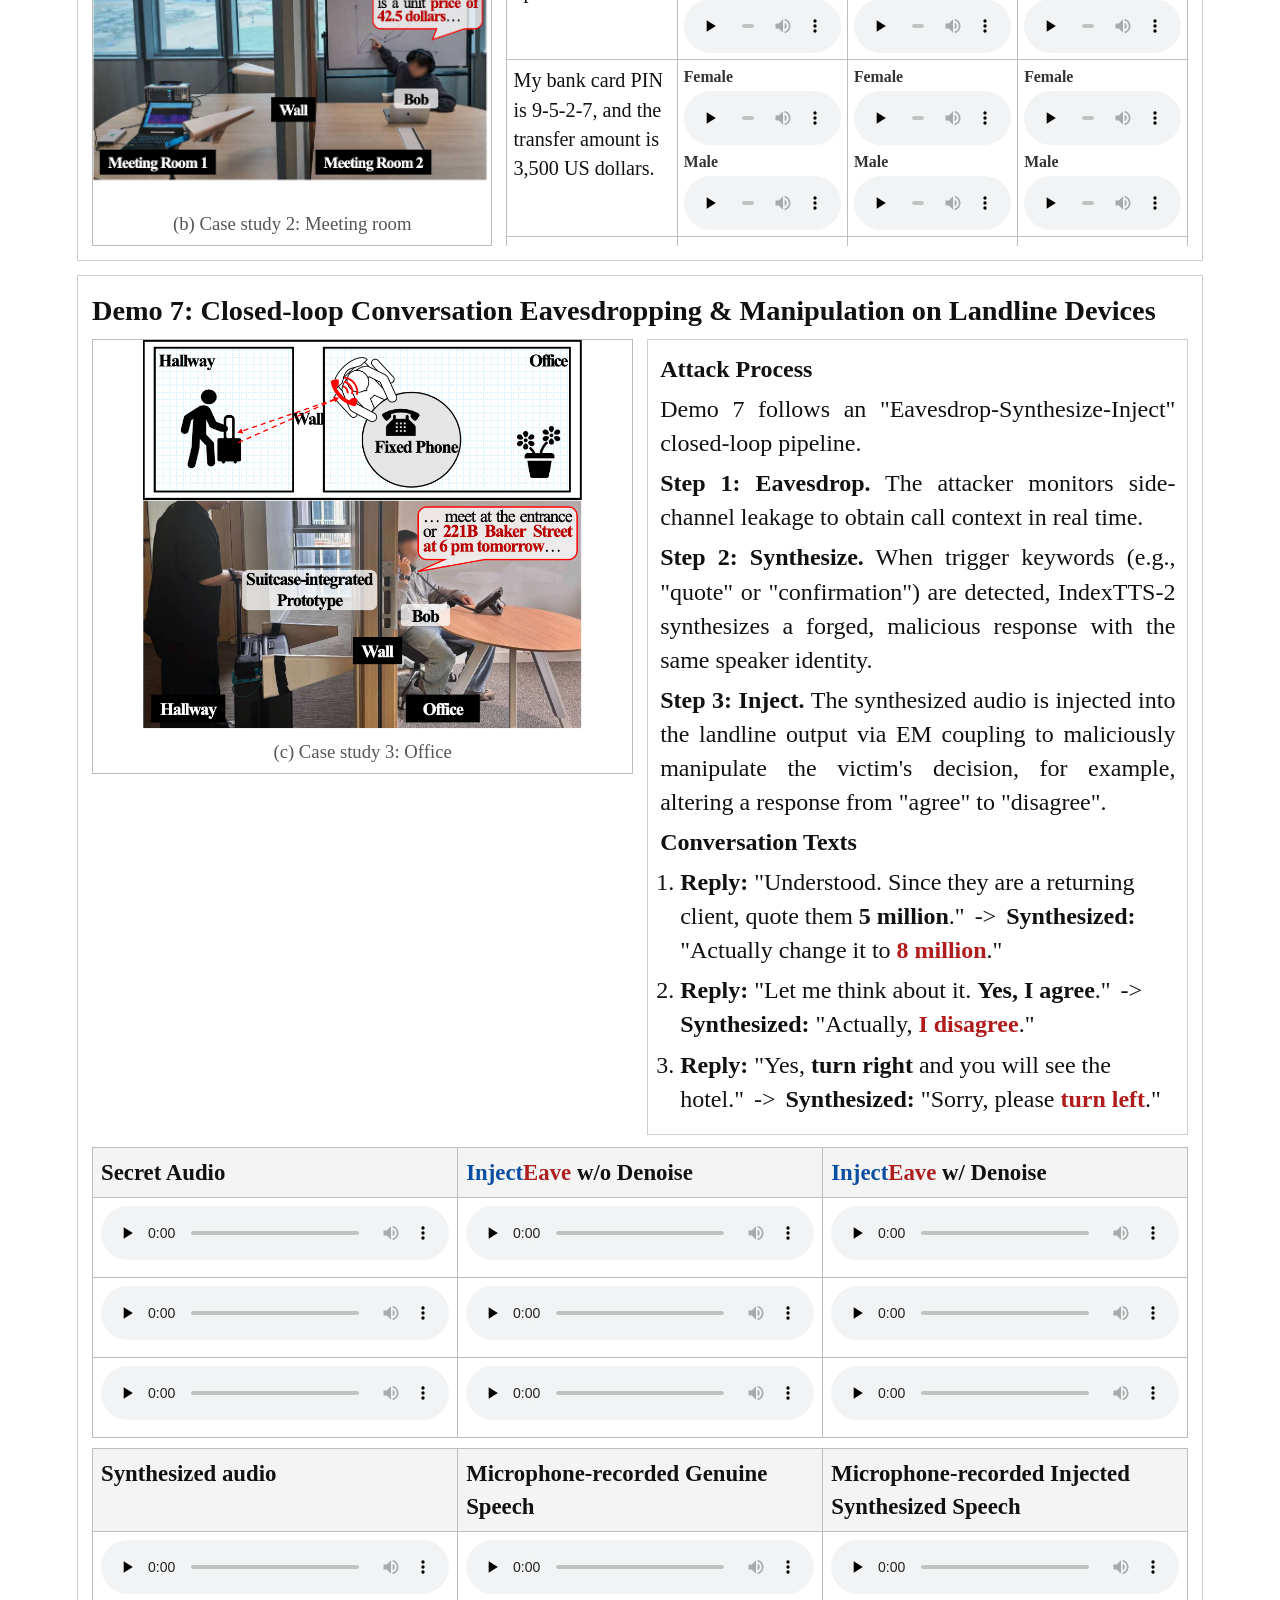
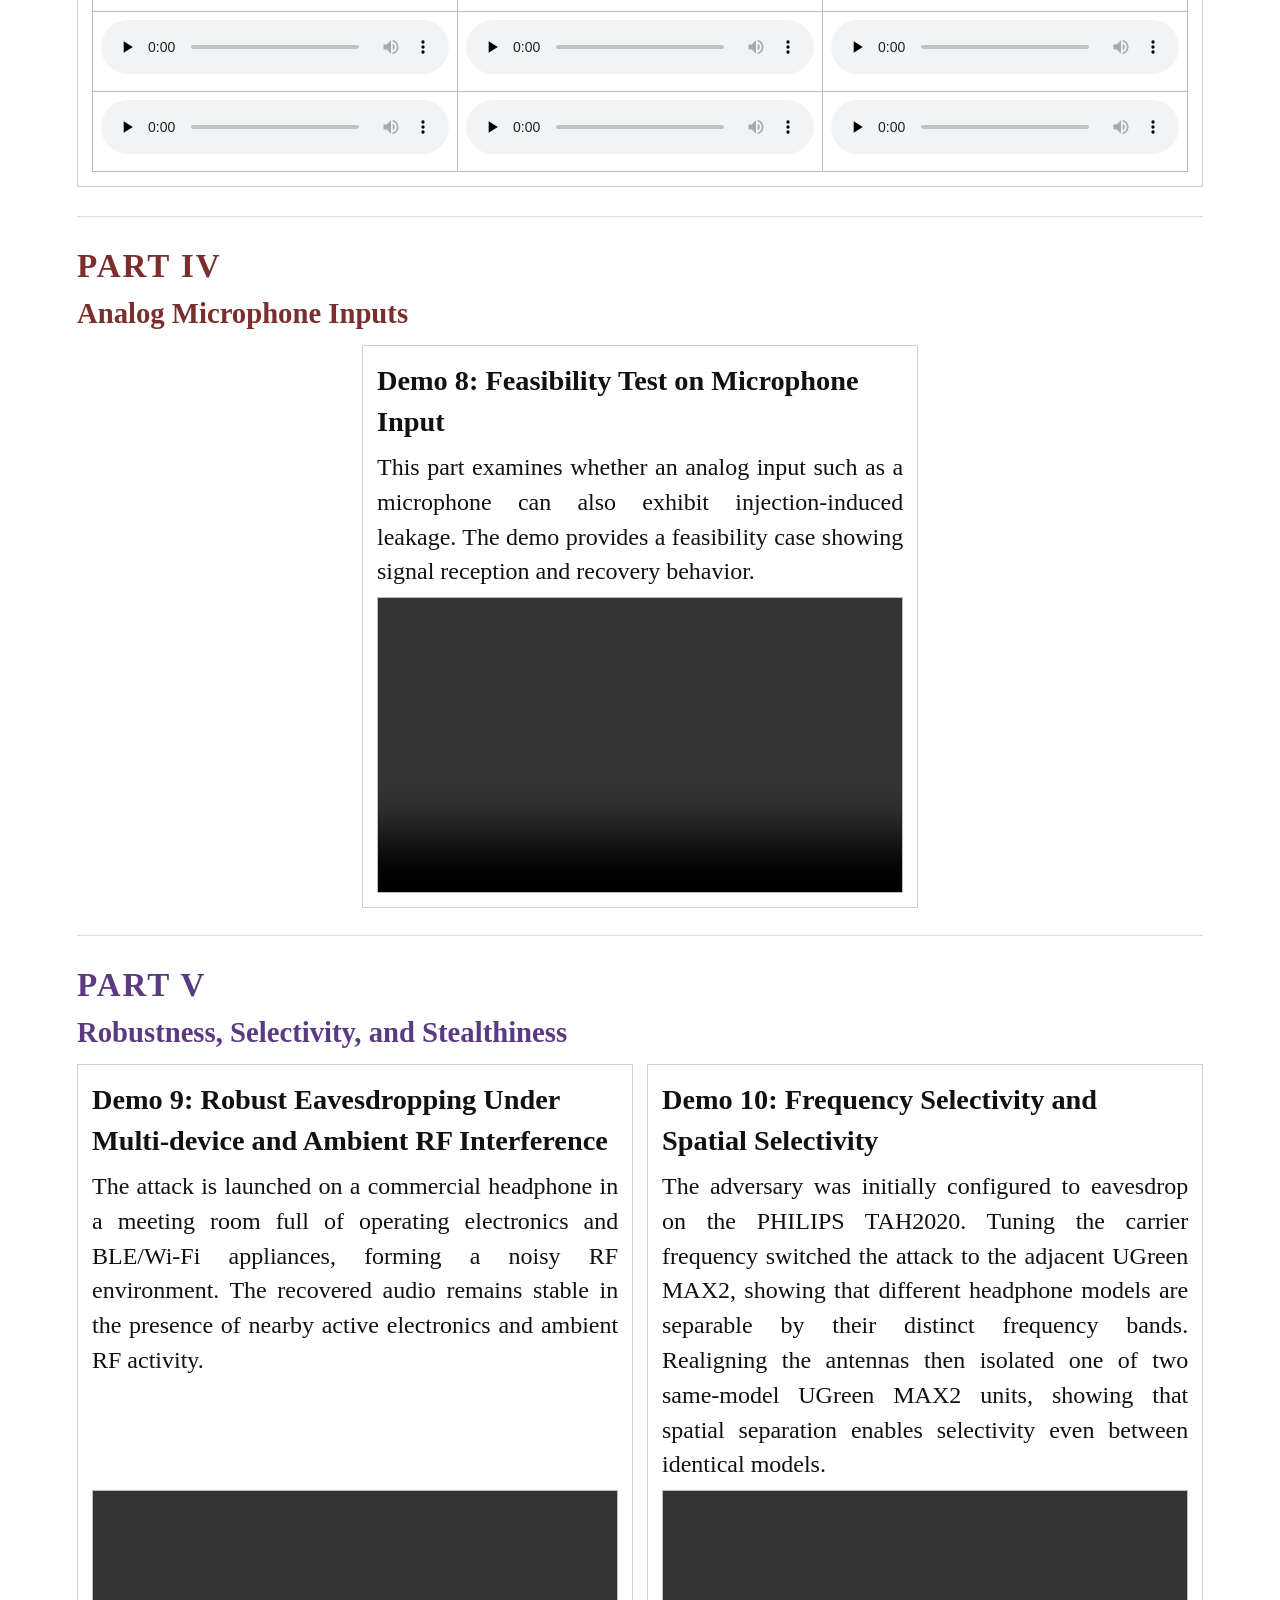
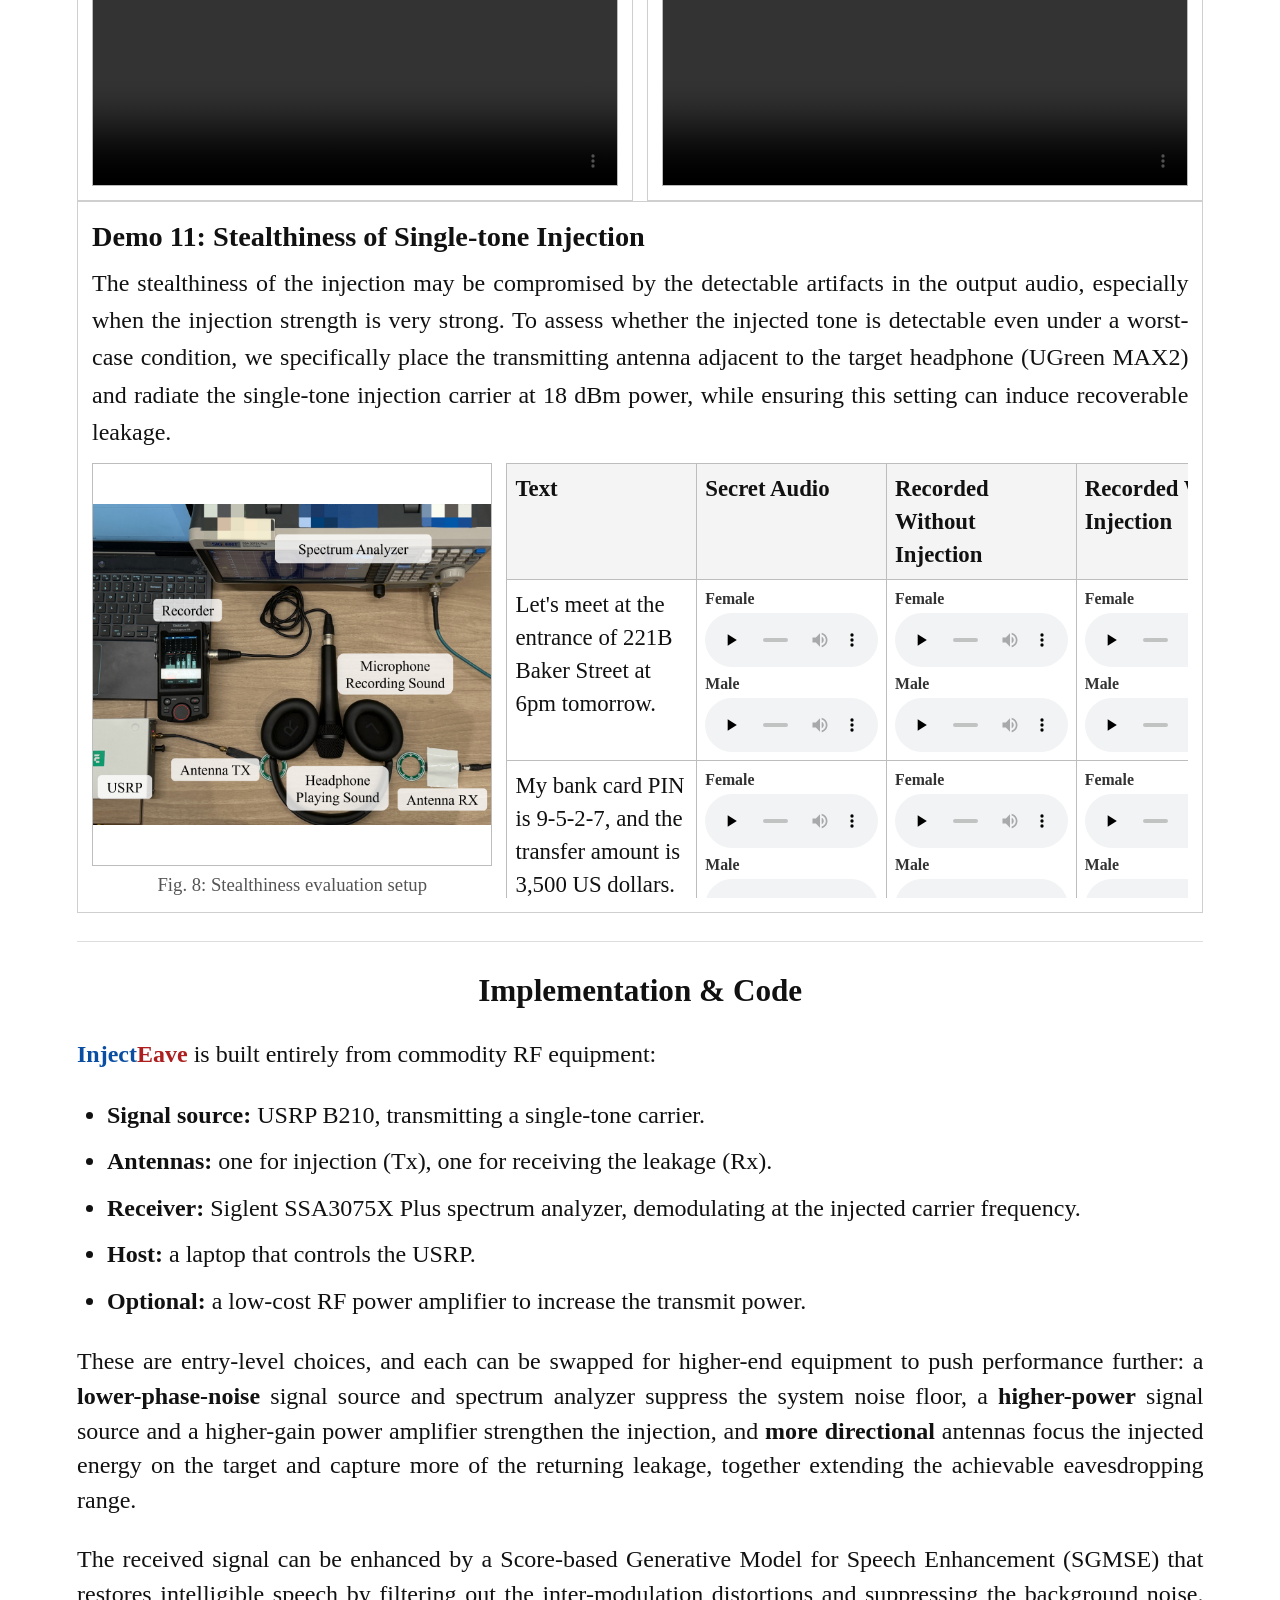
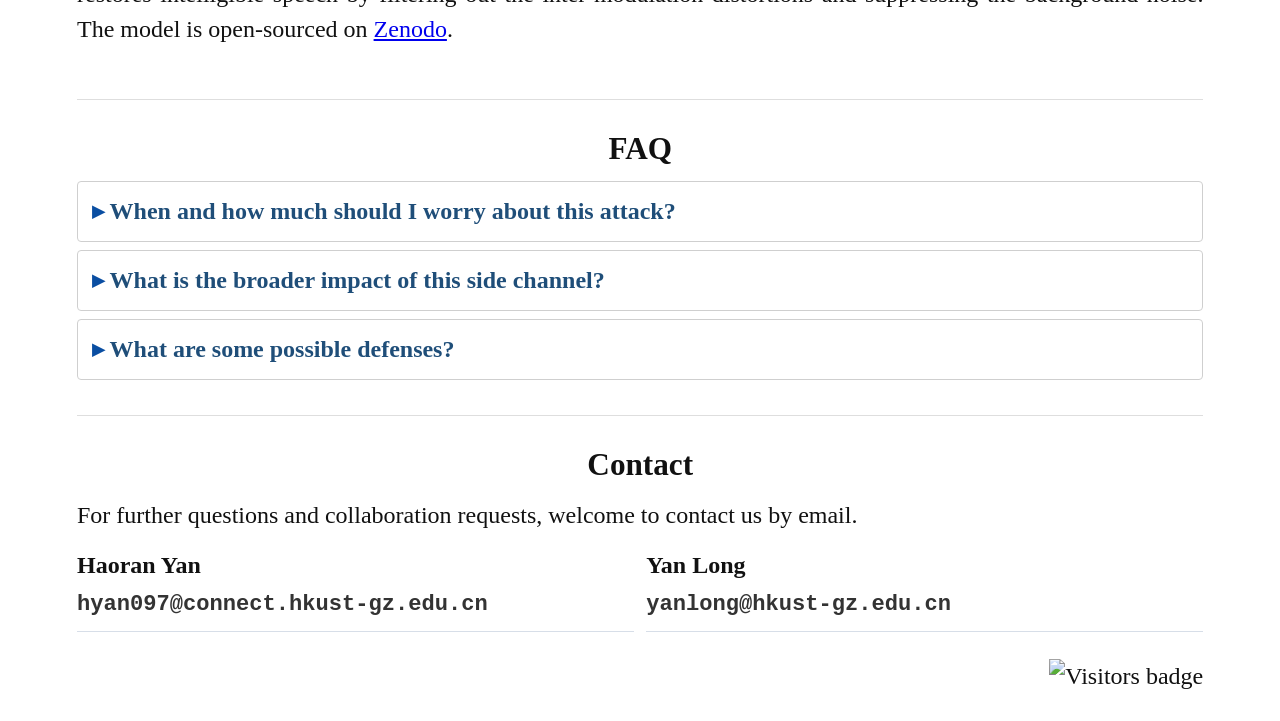
==== commit 3089d13b: "update" ====
--- a/index.html
+++ b/index.html
@@ -694,21 +694,21 @@
       </div>
 
       <div class="overview-cards">
-        <a class="overview-card overview-card-conference" href="https://www.usenix.org/conference/usenixsecurity26" target="_blank" rel="noopener" aria-label="Open USENIX Security 2026 conference page">
+        <a class="overview-card overview-card-conference" href="https://www.usenix.org/conference/usenixsecurity26/presentation/yan-haoran" target="_blank" rel="noopener" aria-label="Open the official InjectEave presentation page at USENIX Security 2026">
           <span class="overview-card-title">USENIX Security 2026</span>
         </a>
         <!-- NOTE: Keep this URL aligned with the published PDF in assets/paper. -->
         <a class="overview-card overview-card-primary" href="./assets/paper/sec26cycle2-final651.pdf" target="_blank" rel="noopener" aria-label="Download the InjectEave paper PDF">
           <span class="overview-card-title">Read the Paper</span>
         </a>
-        <a class="overview-card" href="https://doi.org/10.5281/zenodo.18500378" target="_blank" rel="noopener" aria-label="Open InjectEave code on Zenodo">
-          <span class="overview-card-title">Code</span>
+        <a class="overview-card" href="./assets/slide%20deck/PPT/index.html" target="_blank" rel="noopener" aria-label="Open the InjectEave HTML slide deck">
+          <span class="overview-card-title">Slide Deck</span>
         </a>
         <button class="overview-card overview-card-button" type="button" data-copy-bibtex data-copy-success="Copied BibTeX" data-copy-error="Copy failed" aria-label="Copy BibTeX to clipboard">
           <span class="overview-card-title" data-copy-label aria-live="polite">BibTeX Citation</span>
         </button>
-        <a class="overview-card" href="./assets/slide%20deck/Injecteave%20presentation.pptx" download="InjectEave-Slides.pptx" aria-label="Download the InjectEave slide deck">
-          <span class="overview-card-title">Slide Deck</span>
+        <a class="overview-card" href="https://doi.org/10.5281/zenodo.18500378" target="_blank" rel="noopener" aria-label="Open InjectEave code on Zenodo">
+          <span class="overview-card-title">Code</span>
         </a>
       </div>
       <h2 id="summary">Overview</h2>
@@ -2333,11 +2333,10 @@
 
     </main>
 
-    <script type="text/plain" id="bibtex-source">@inproceedings{yan2026injecteave,
-  title={Injected and Leaked: Actively Inducing Side-Channel Leakage Using Electromagnetic Injection and Hardware Nonlinearity},
+    <script type="text/plain" id="bibtex-source">@inproceedings{yan2026injected,
+  title={Injected and Leaked: Actively Inducing $\{$Side-Channel$\}$ Leakage Using Electromagnetic Injection and Hardware Nonlinearity},
   author={Yan, Haoran and Shao, Ziyu and Zhang, Shuhao and Jiang, Qinhong and Long, Yan},
   booktitle={35th USENIX Security Symposium (USENIX Security 26)},
-  pages={},
   year={2026}
 }</script>
 
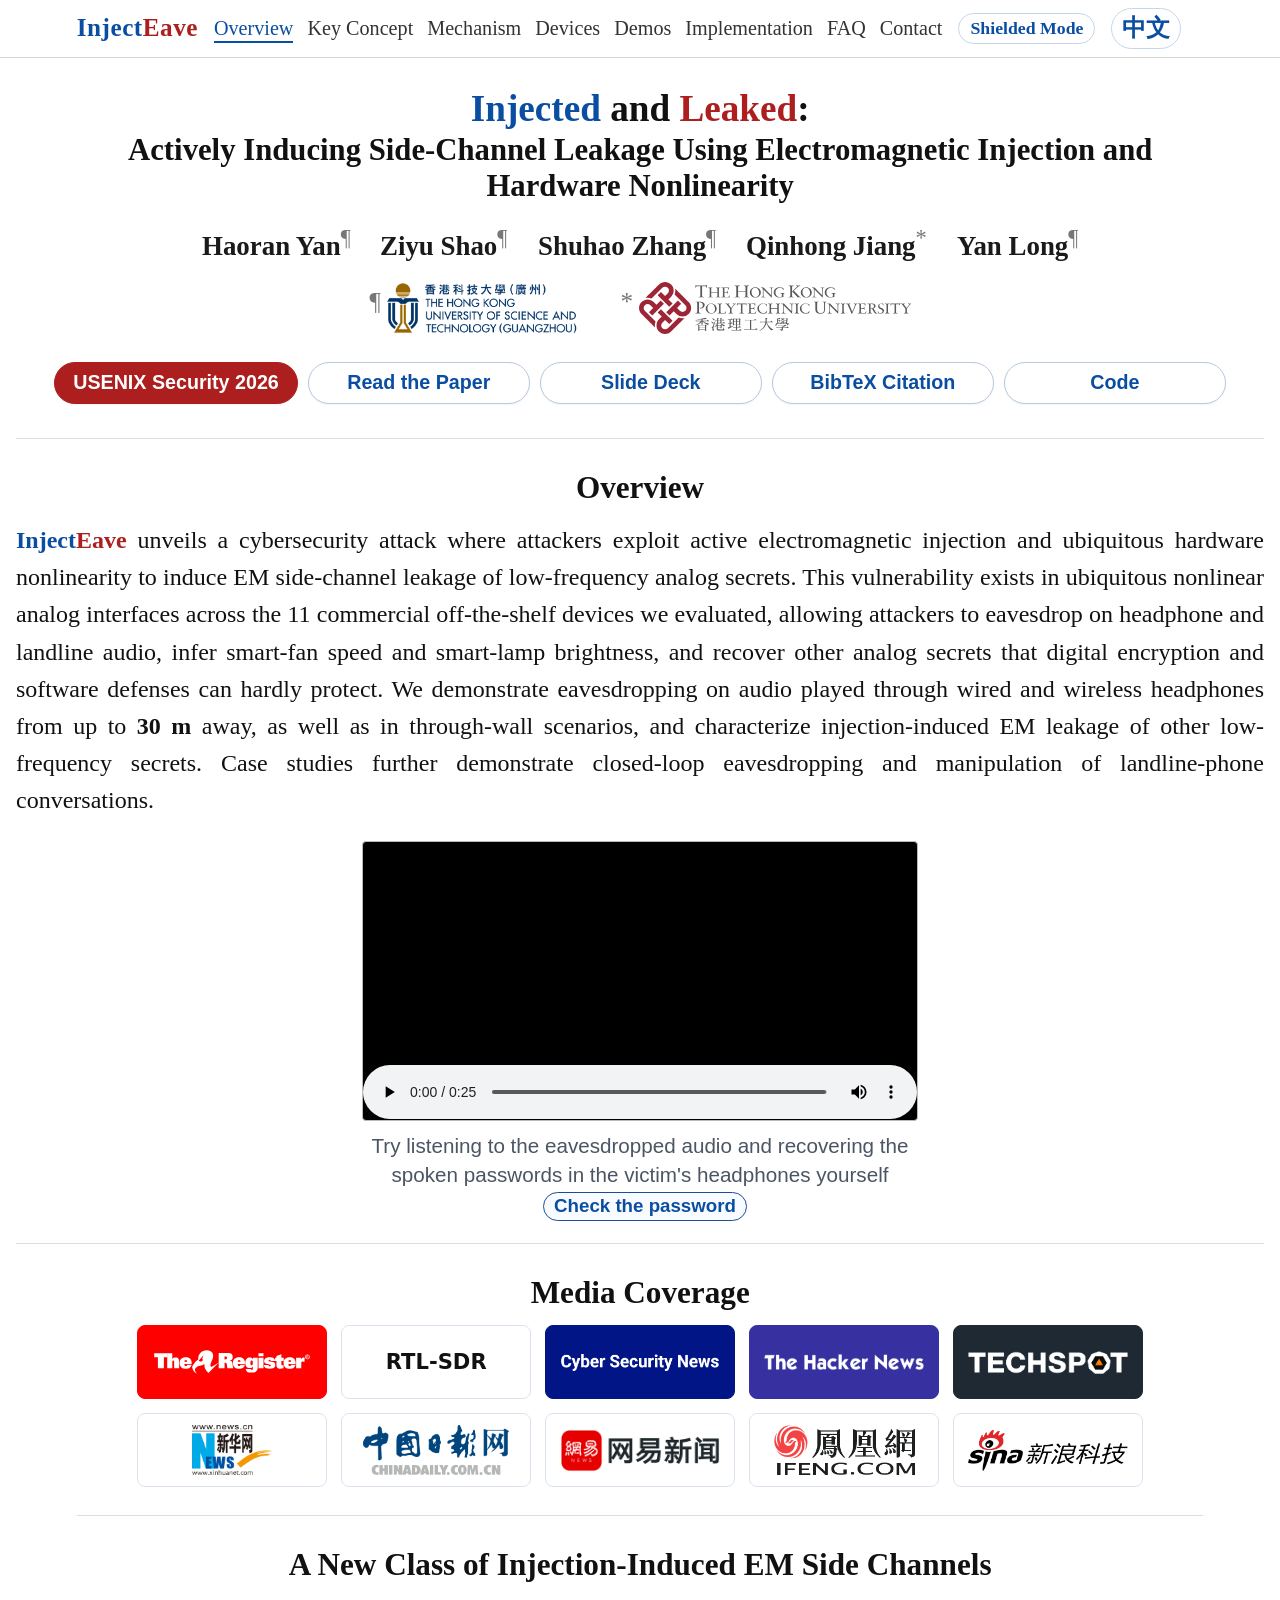
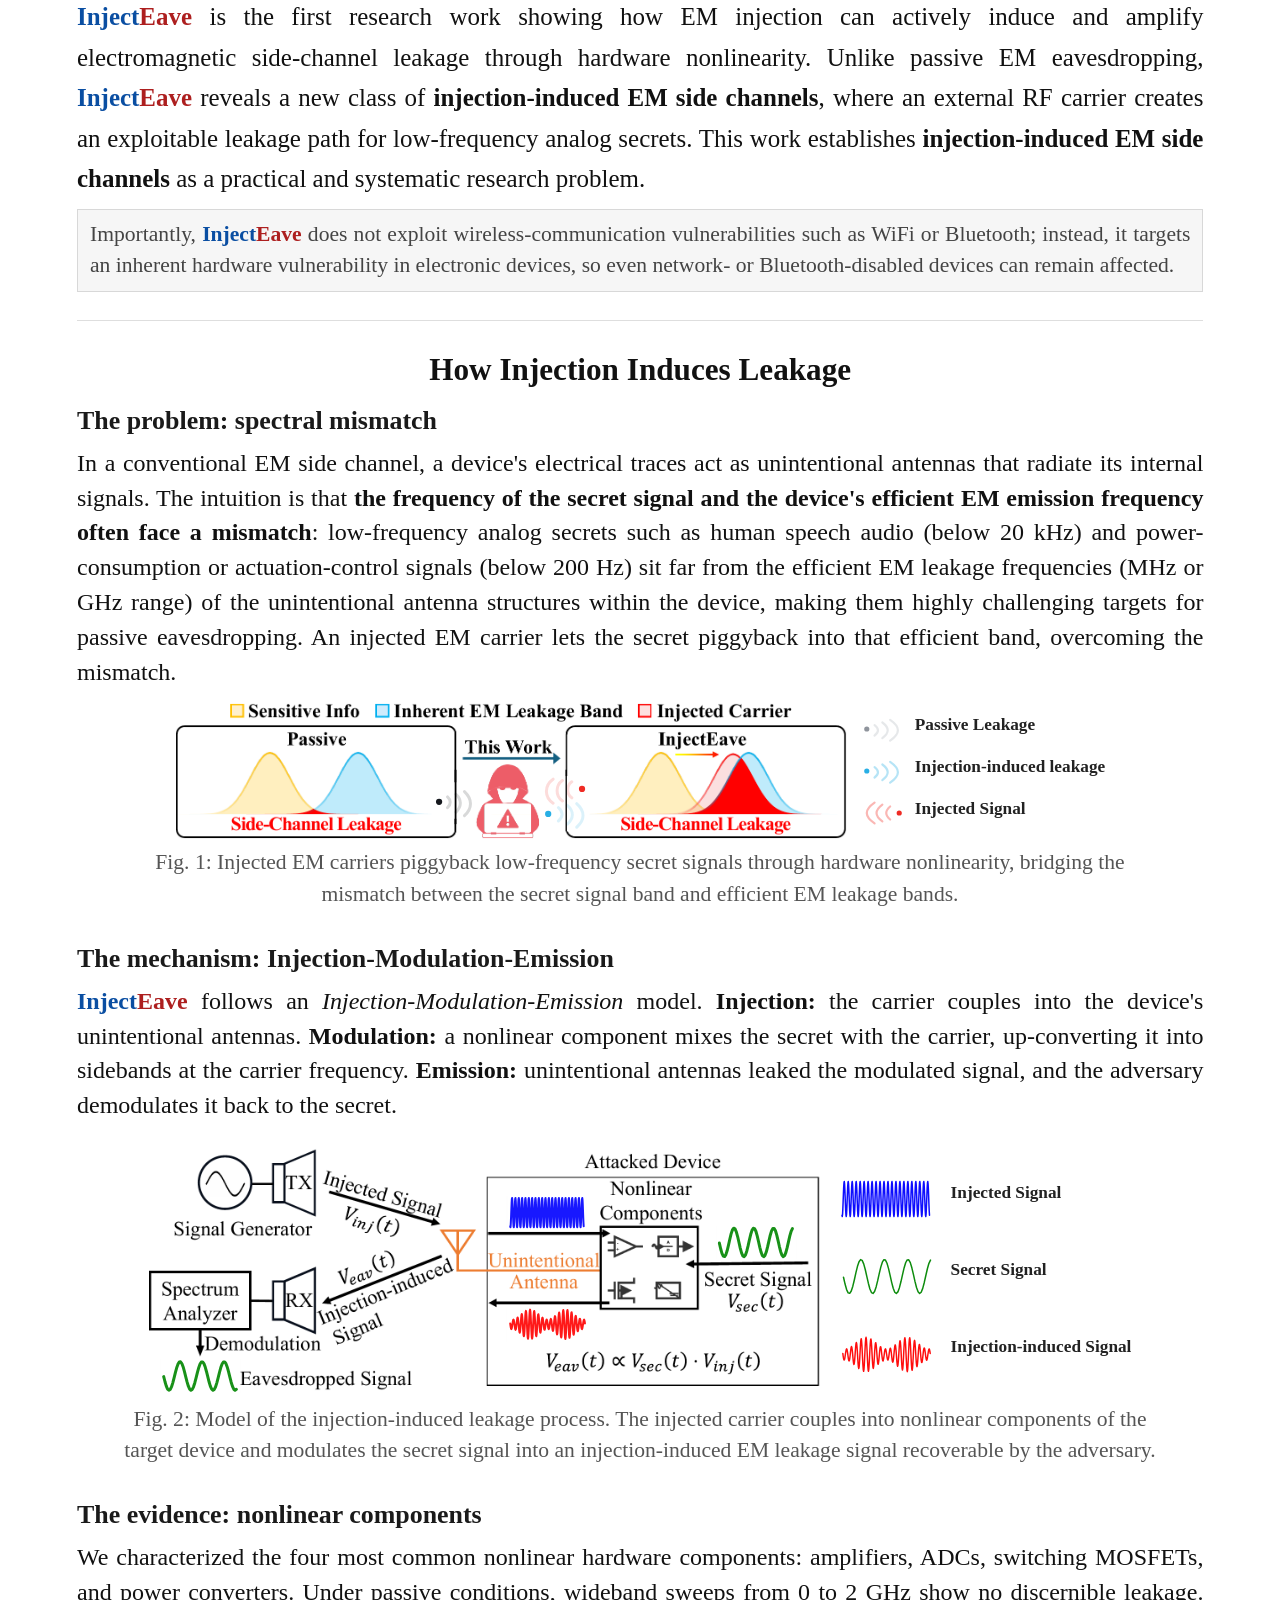
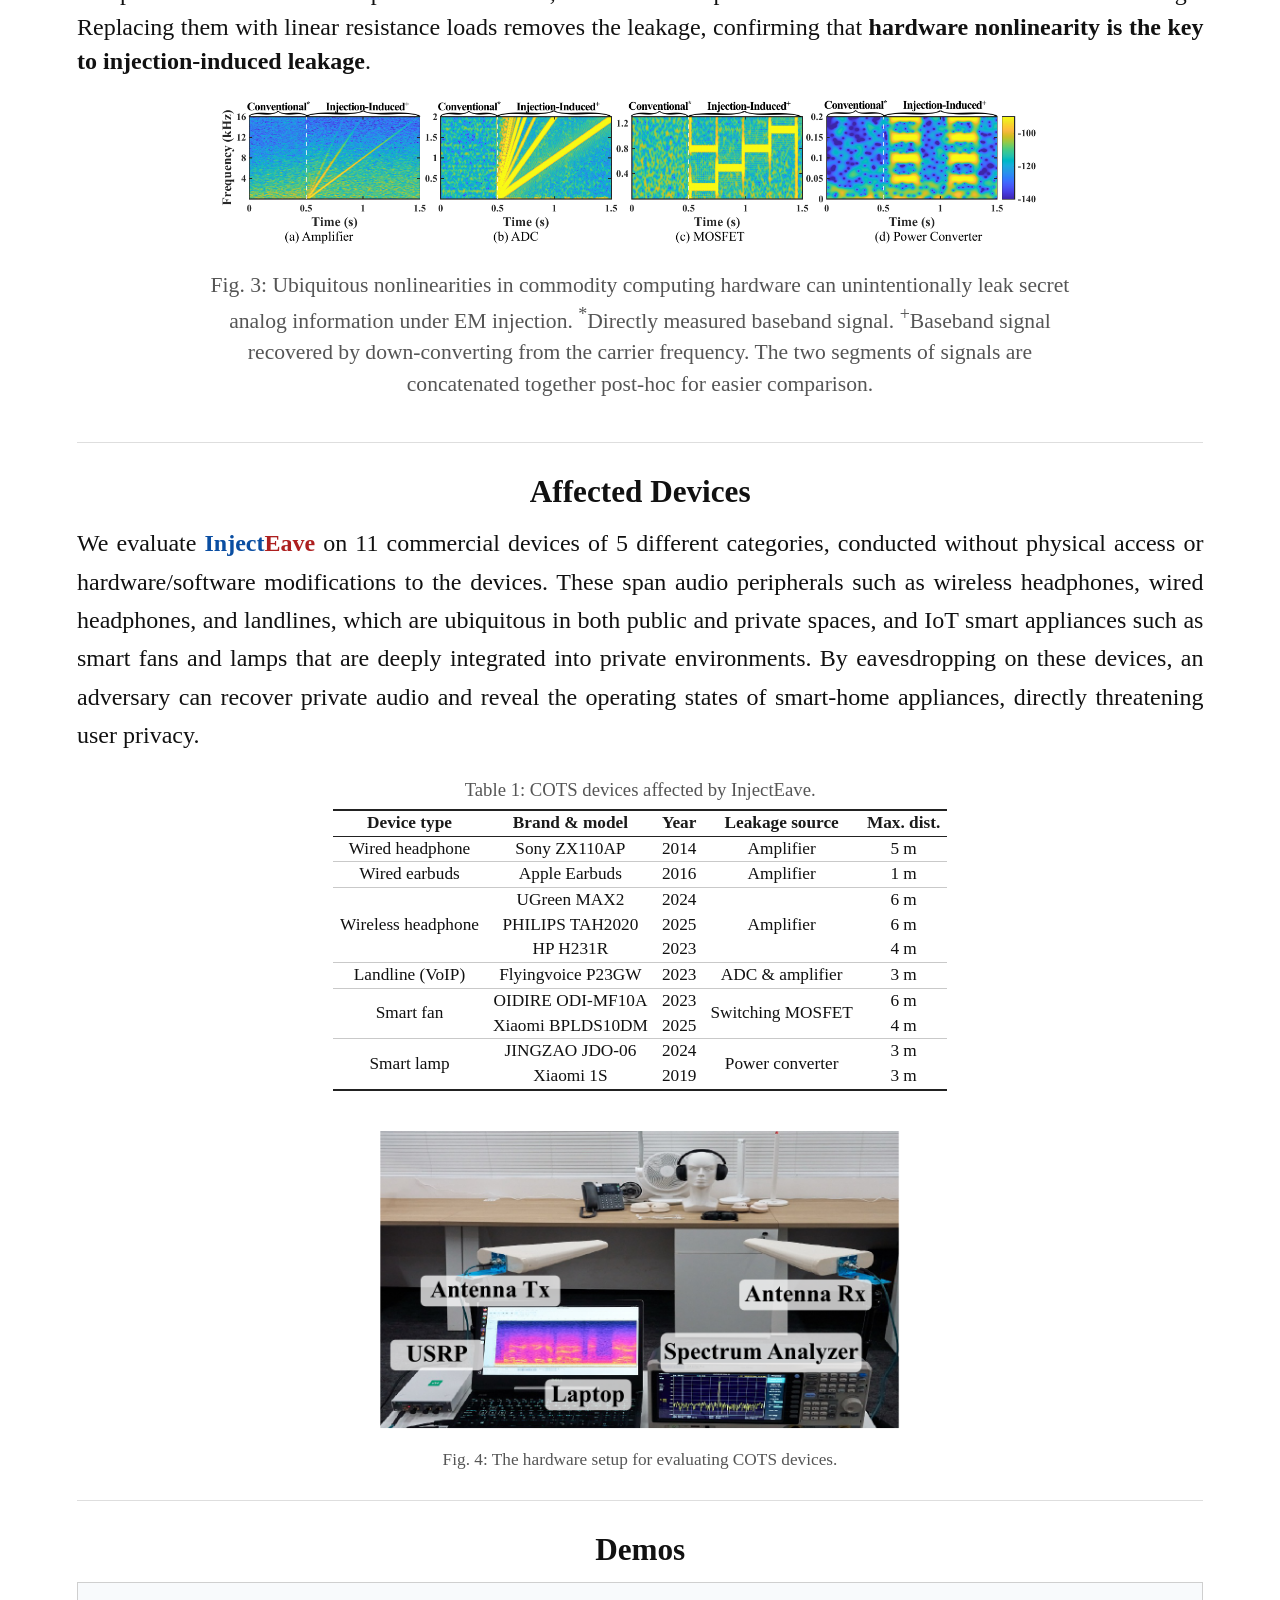
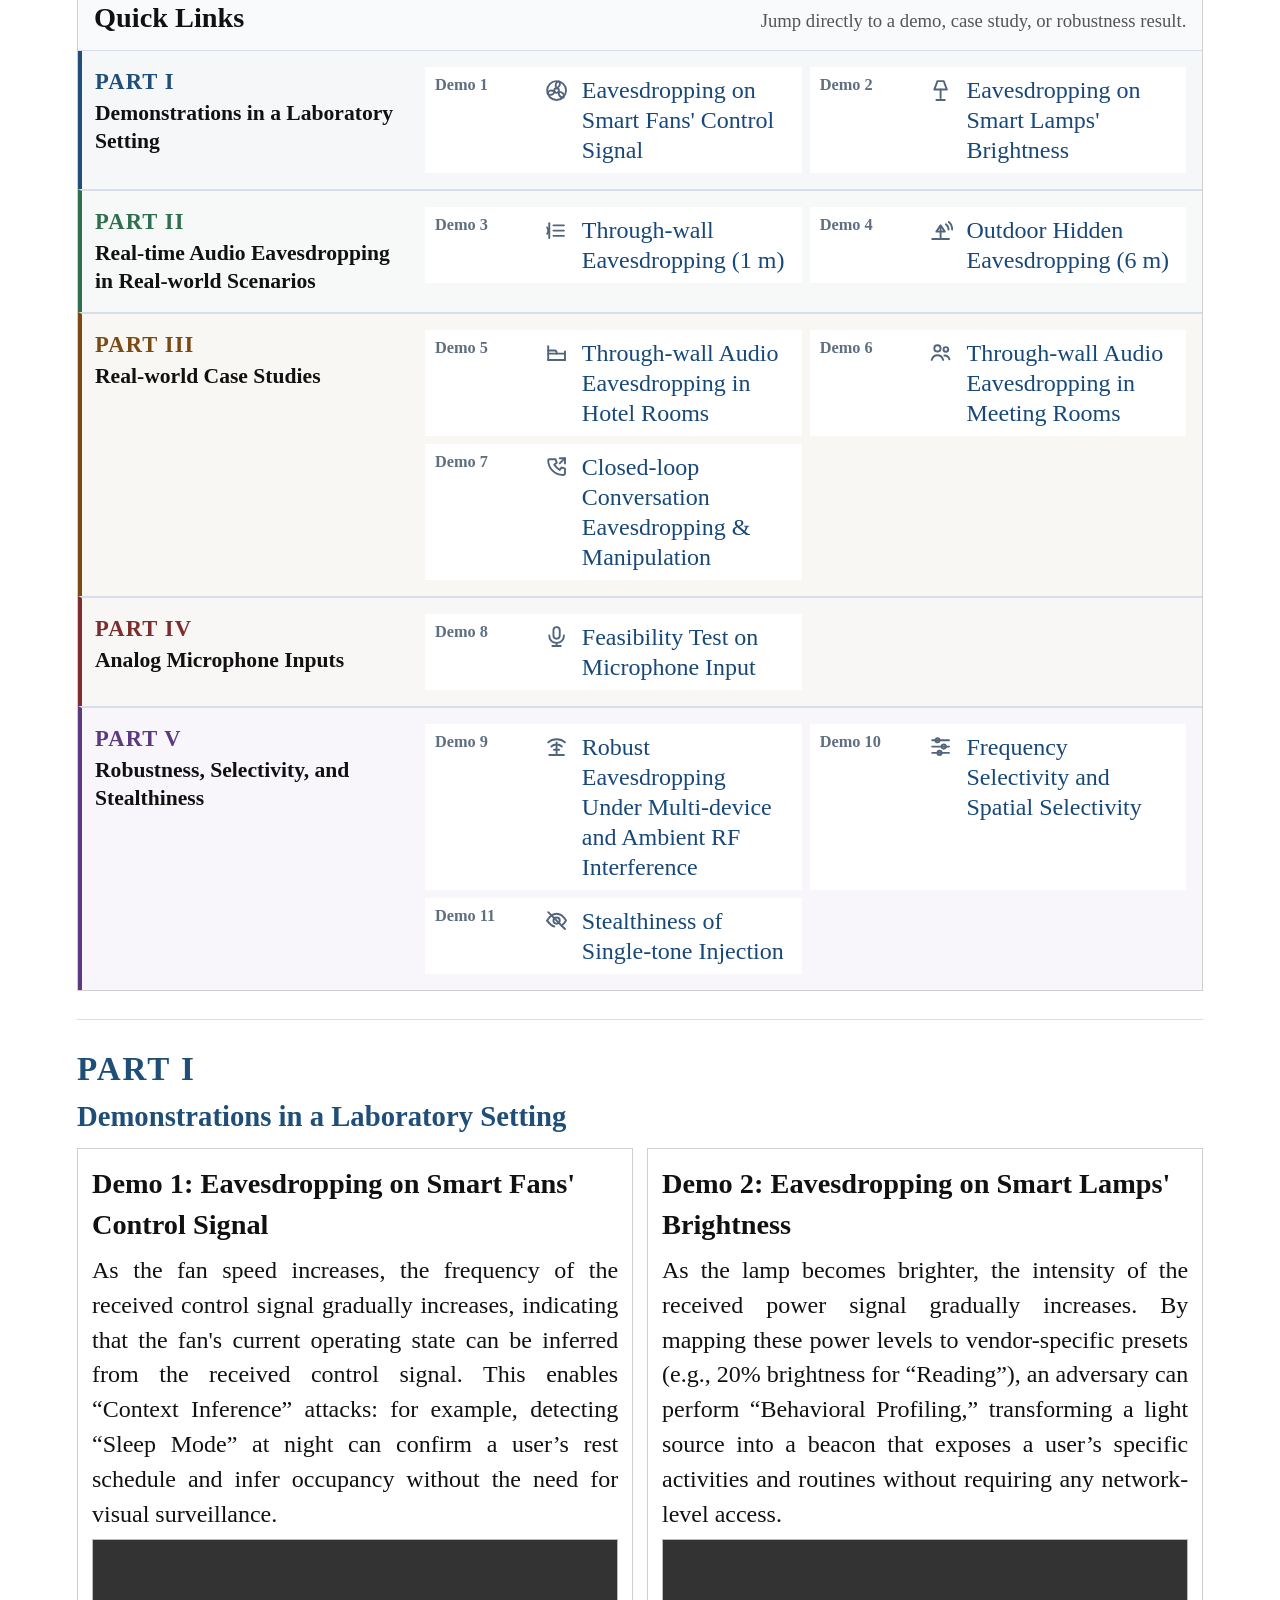
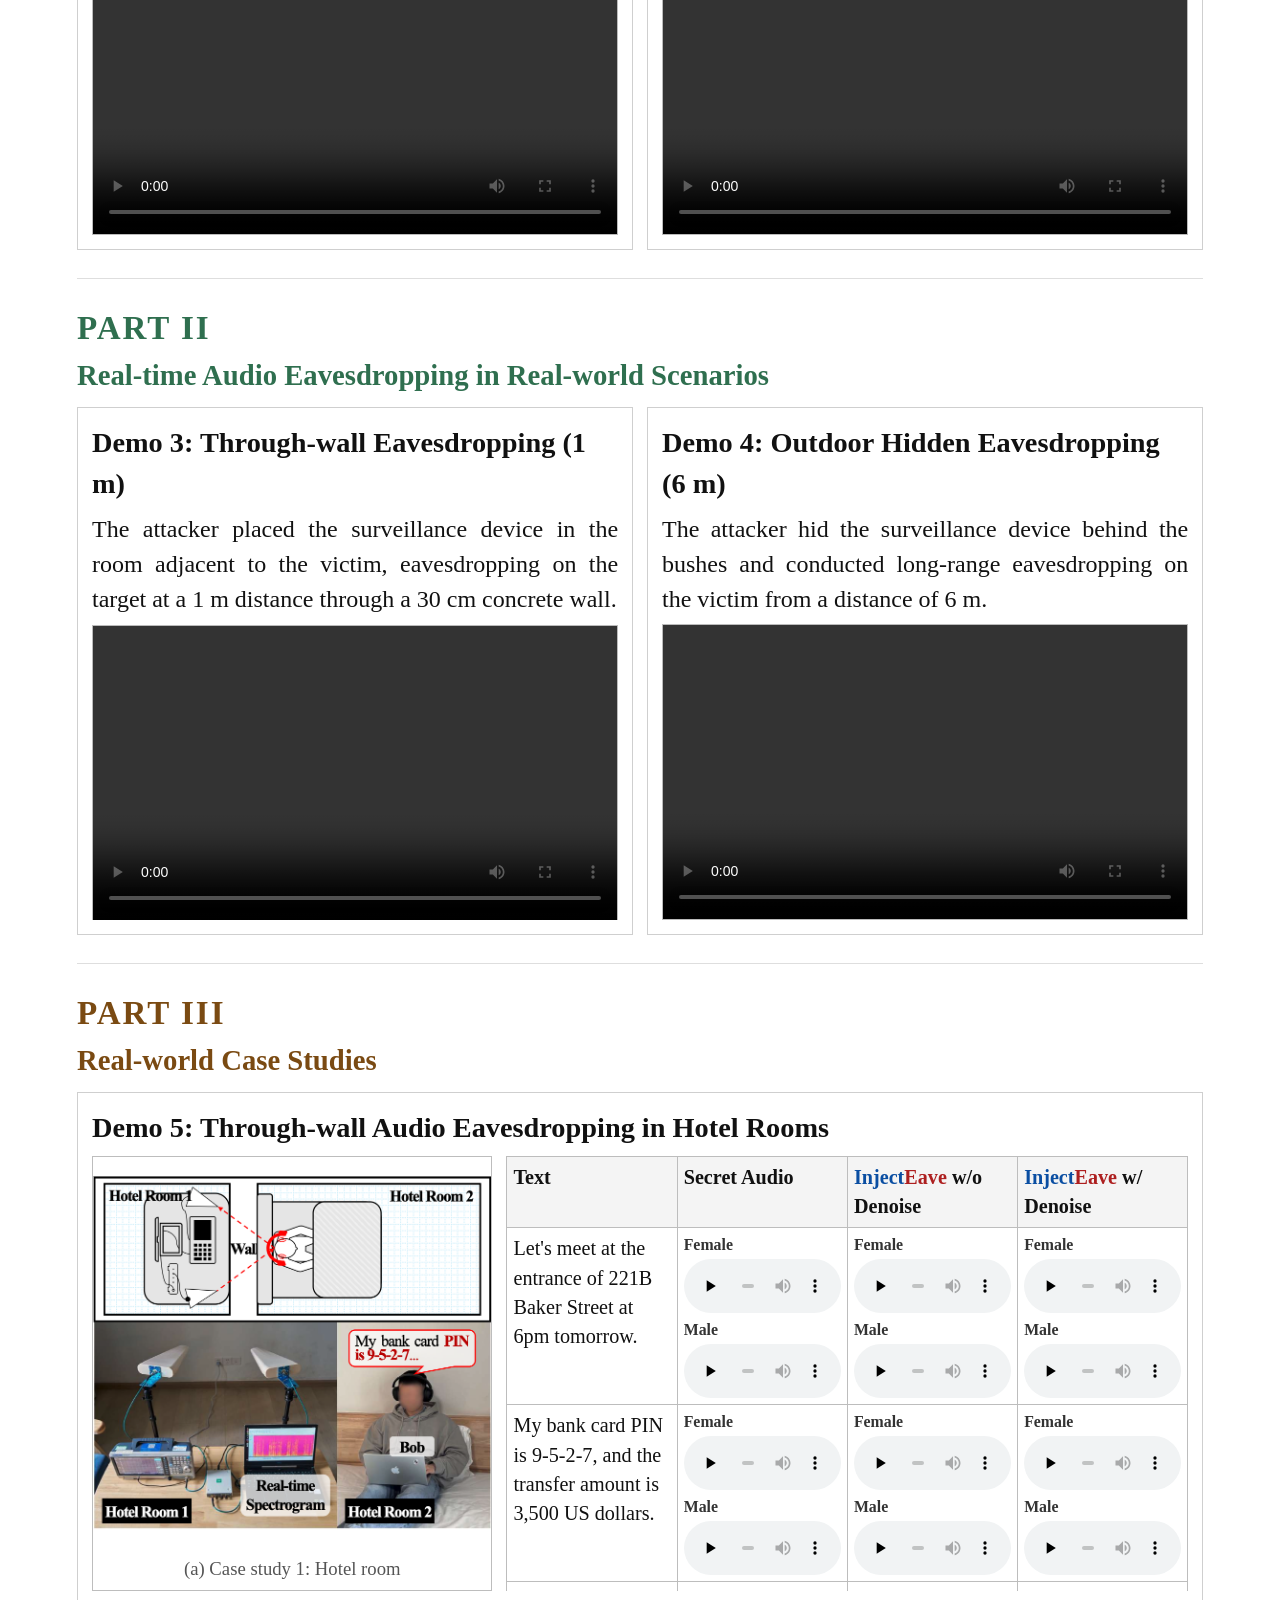
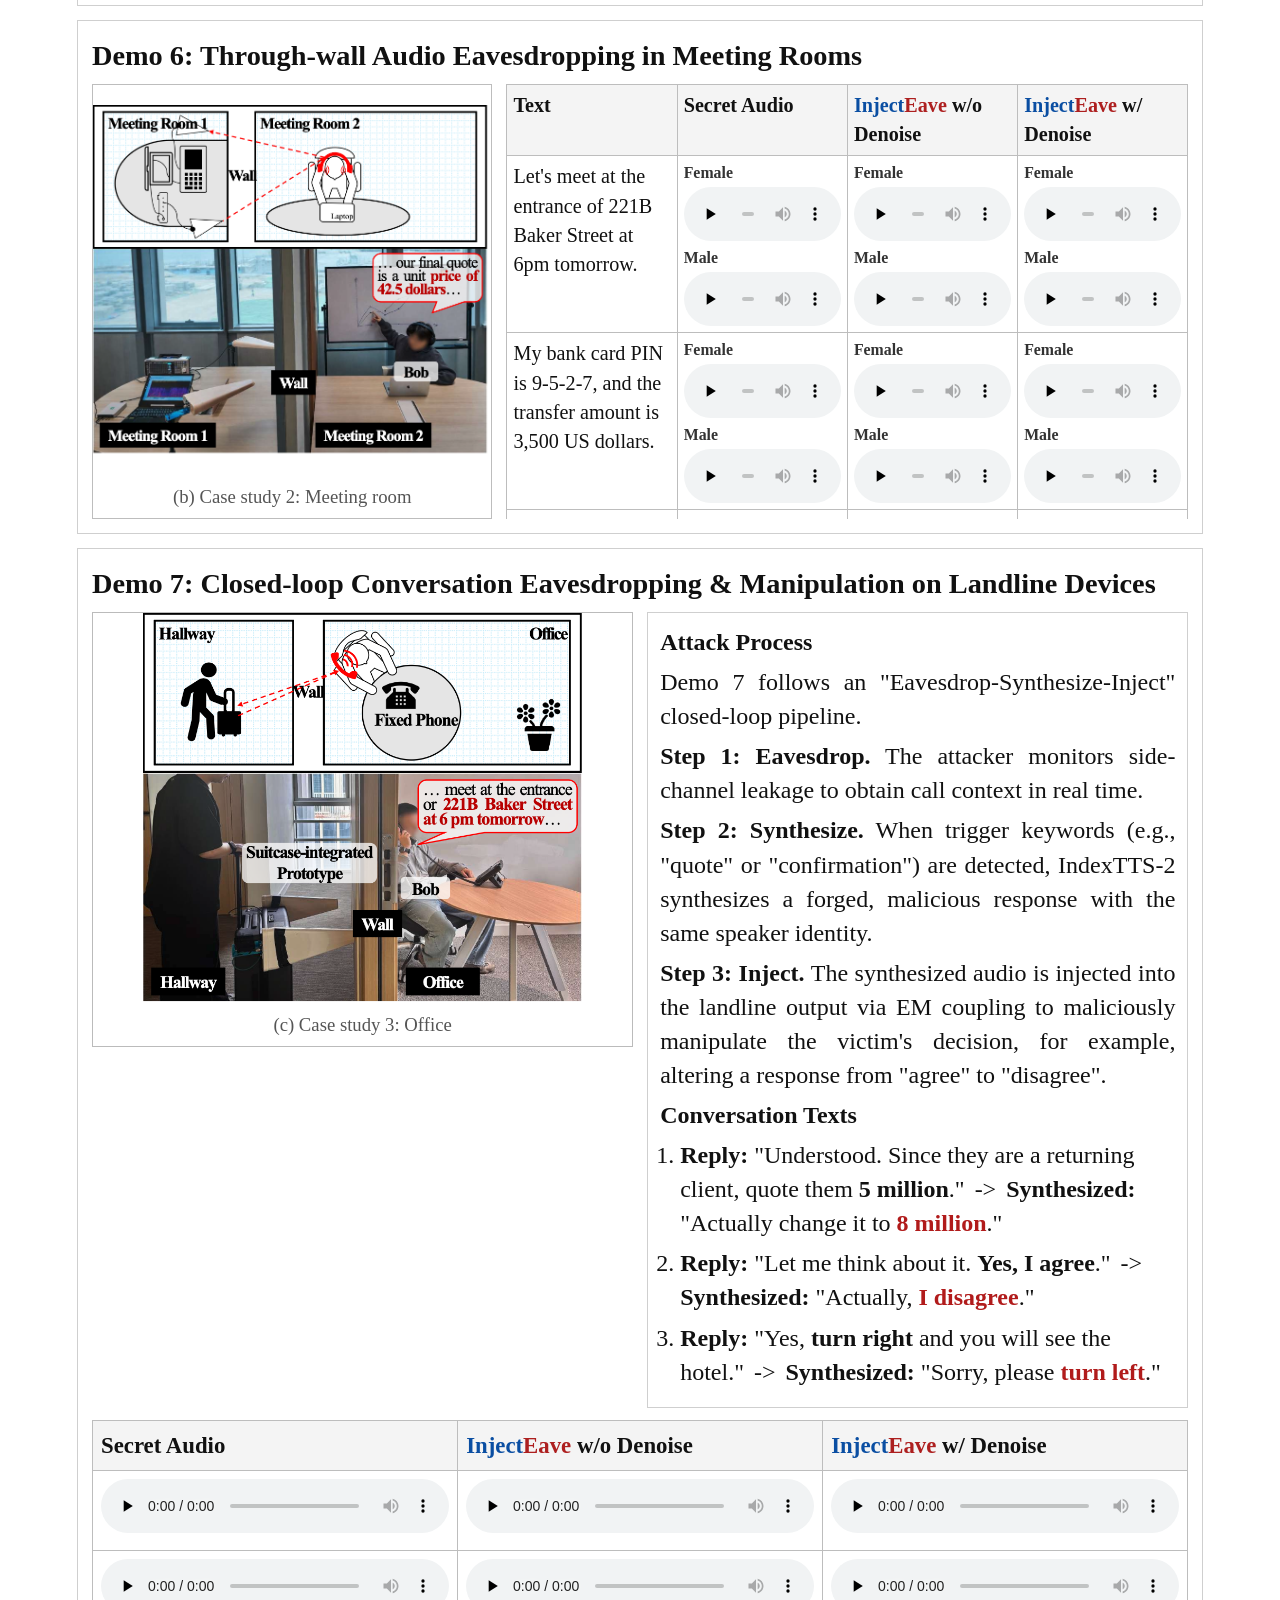
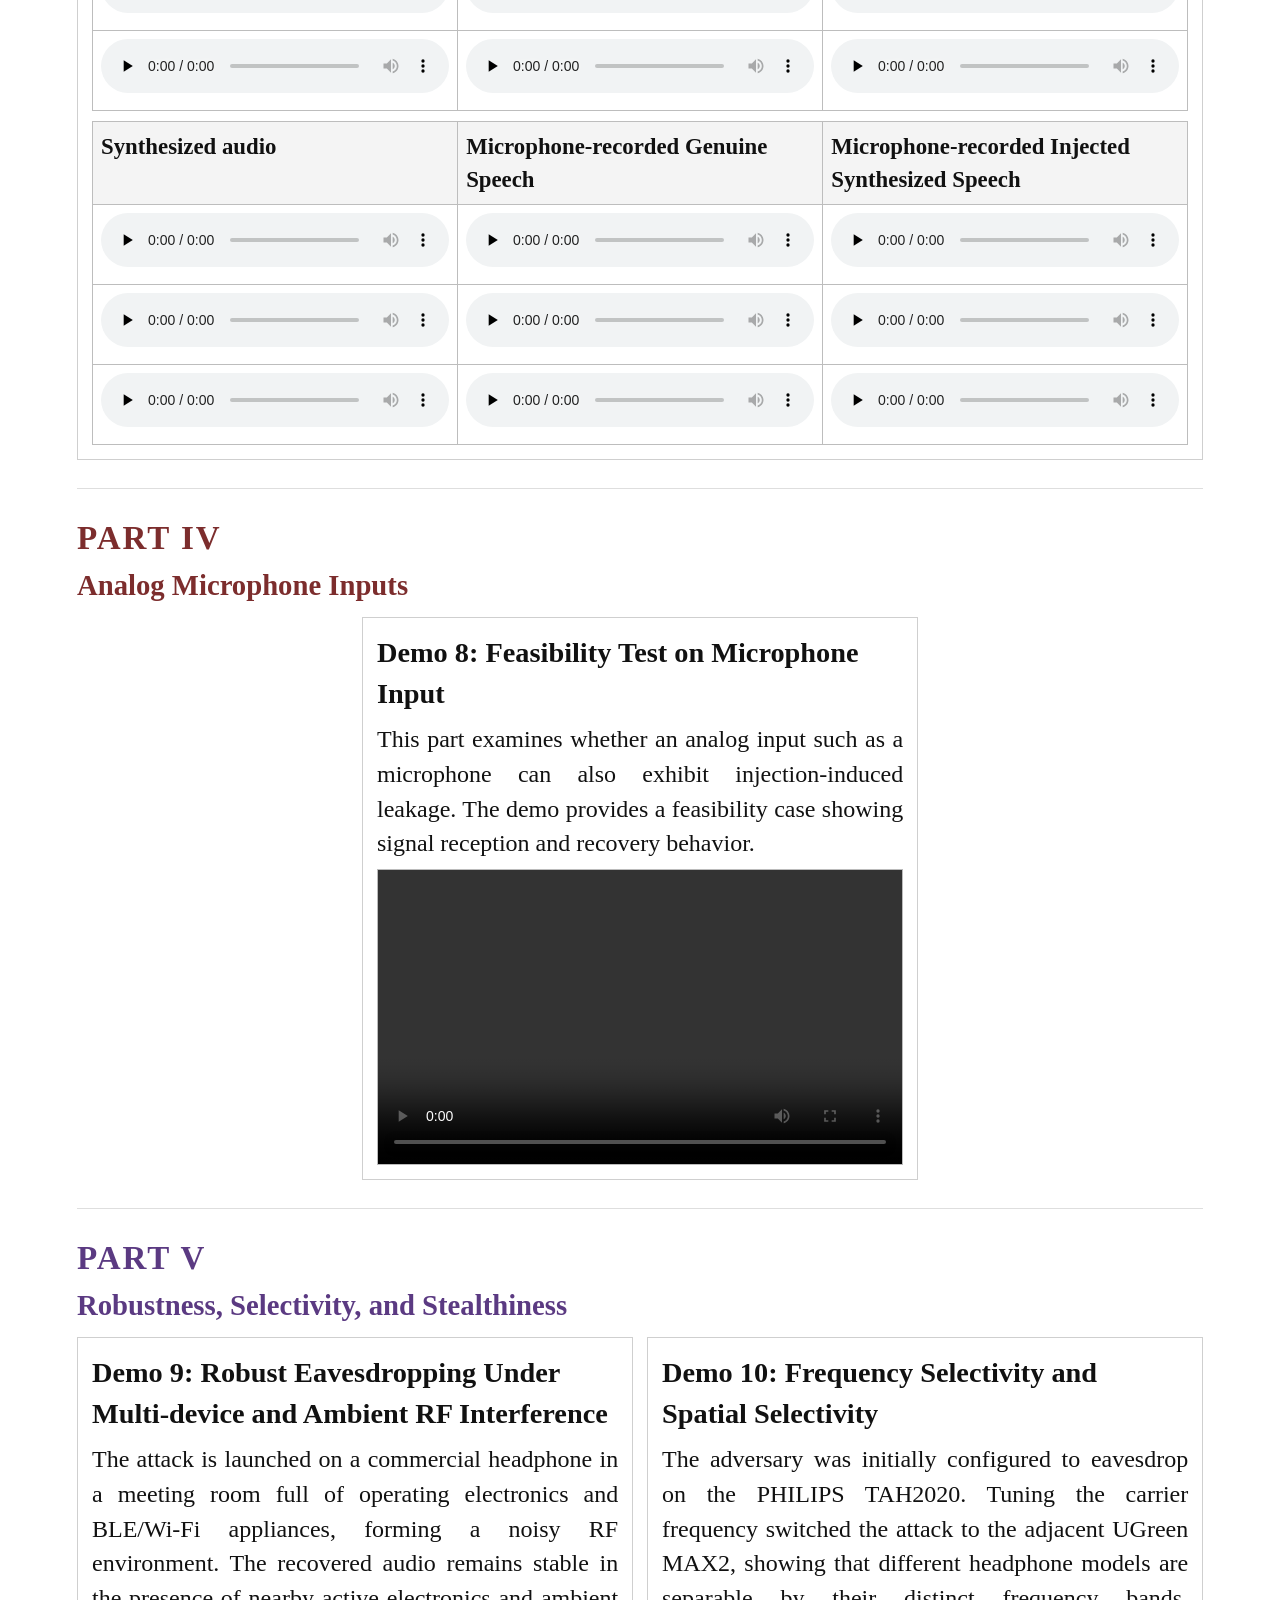
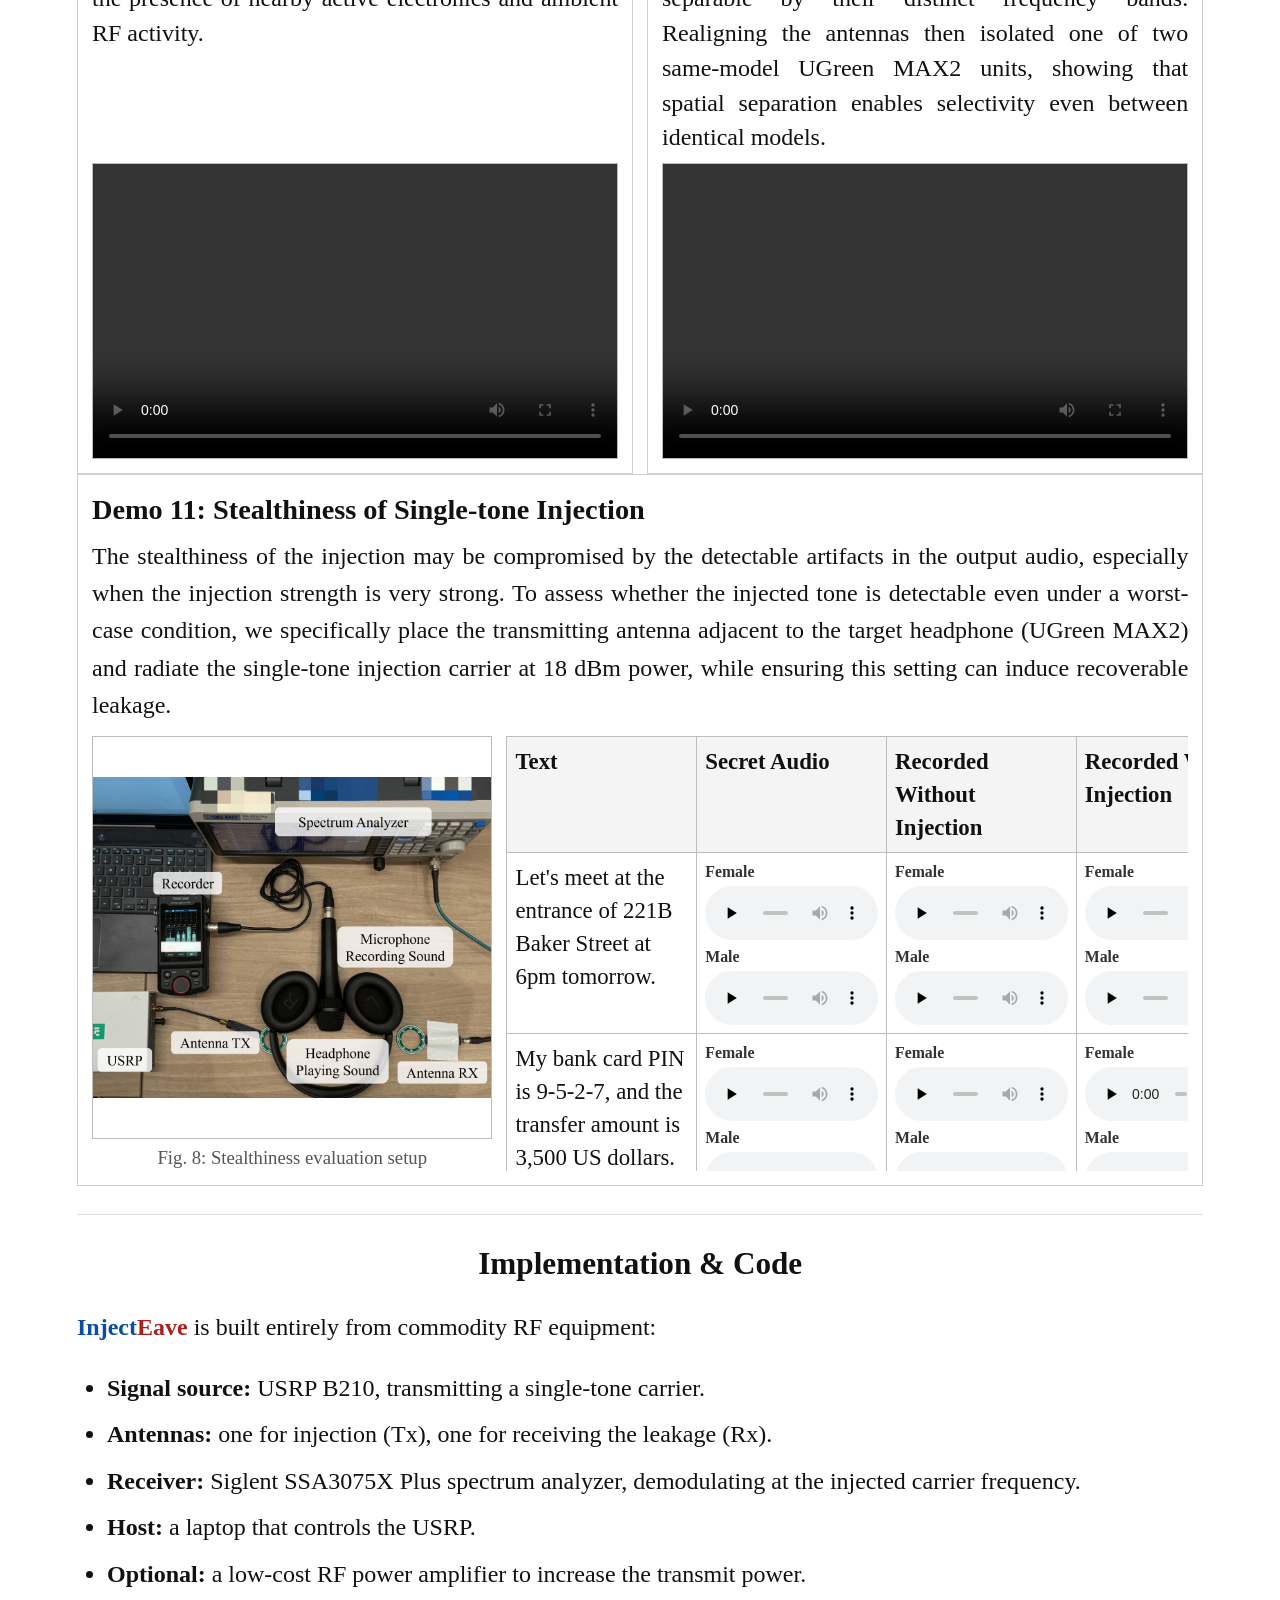
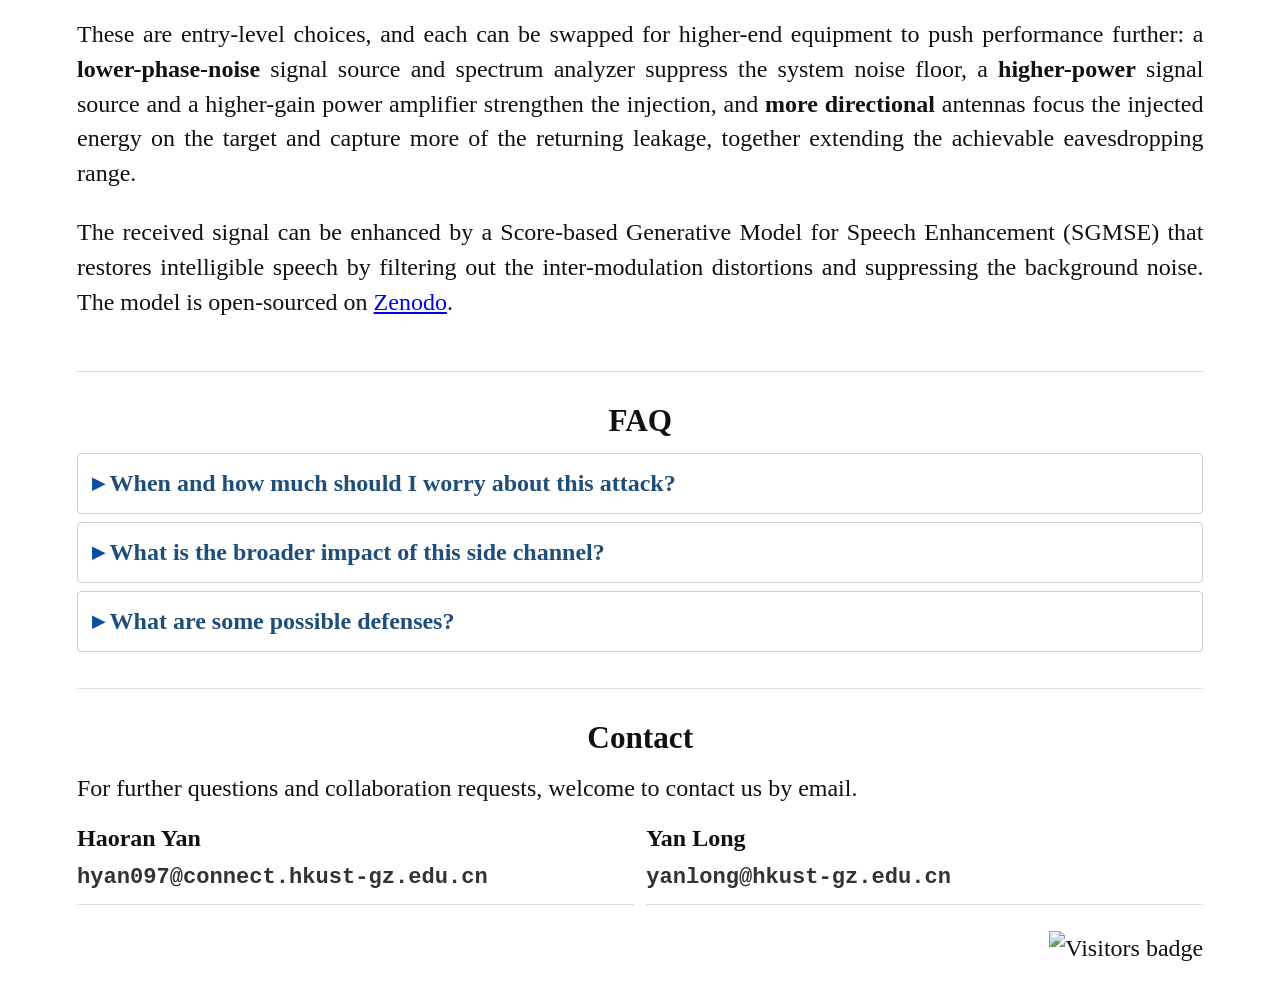
==== commit cc2d9c94: "update media coverage" ====
--- a/index.html
+++ b/index.html
@@ -134,7 +134,7 @@
         }
       }());
     </script>
-    <link rel="stylesheet" href="./styles.css?v=bilingual-revision" />
+    <link rel="stylesheet" href="./styles.css?v=bilingual-revision-media4" />
     <style>
       .gsap-enhanced .site-nav {
         transition: box-shadow 180ms ease, border-color 180ms ease;
@@ -744,6 +744,43 @@
     </header>
 
     <main class="container" id="main">
+      <section class="section media-strip" aria-labelledby="media-strip-title">
+        <h2 id="media-strip-title">Media Coverage</h2>
+        <div class="media-strip-row">
+          <a class="media-strip-item is-brand" href="https://www.theregister.com/security/2026/09/17/researchers-find-way-to-listen-in-on-headphones-from-afar/5297303" target="_blank" rel="noopener" title="The Register" style="--brand-bg: #ff0000">
+            <img class="media-strip-mark" src="./assets/images/media/theregister.svg" alt="The Register" loading="lazy" decoding="async" />
+          </a>
+          <a class="media-strip-item" href="https://www.rtl-sdr.com/injecteave-eavesdropping-on-headphones-by-injecting-a-carrier-and-listening-to-the-modulated-retransmission/" target="_blank" rel="noopener" title="RTL-SDR">
+            <span class="media-strip-name">RTL-SDR</span>
+          </a>
+          <a class="media-strip-item is-brand" href="https://cybersecuritynews.com/injecteave-attack/" target="_blank" rel="noopener" title="Cyber Security News" style="--brand-bg: #011587">
+            <img class="media-strip-mark" src="./assets/images/media/cybersecuritynews.png" alt="Cyber Security News" loading="lazy" decoding="async" />
+          </a>
+          <a class="media-strip-item is-brand" href="https://thehackernews.com/2026/09/threatsday-self-rewriting-agents-800.html" target="_blank" rel="noopener" title="The Hacker News" style="--brand-bg: #3630a0">
+            <img class="media-strip-mark" src="./assets/images/media/thehackernews.png" alt="The Hacker News" loading="lazy" decoding="async" />
+          </a>
+          <a class="media-strip-item is-brand" href="https://www.techspot.com/news/113907-researchers-found-way-eavesdrop-headphones-30-meters-away.html" target="_blank" rel="noopener" title="TechSpot" style="--brand-bg: #1e2933">
+            <img class="media-strip-mark" src="./assets/images/media/techspot.png" alt="TechSpot" loading="lazy" decoding="async" />
+          </a>
+        </div>
+        <div class="media-strip-row">
+          <a class="media-strip-item" href="https://www.news.cn/digital/20260831/d2e13c641fdc48b7a5cee79251fdaa9c/c.html" target="_blank" rel="noopener" title="新华网" lang="zh-Hans">
+            <img class="media-strip-mark" src="./assets/images/media/xinhua.png" alt="新华网" loading="lazy" decoding="async" />
+          </a>
+          <a class="media-strip-item" href="https://qiye.chinadaily.com.cn/a/202609/08/WS6a9f9e60e4b09a165c788a2b.html" target="_blank" rel="noopener" title="中国日报网" lang="zh-Hans">
+            <img class="media-strip-mark" src="./assets/images/media/chinadaily.png" alt="中国日报网" loading="lazy" decoding="async" />
+          </a>
+          <a class="media-strip-item" href="https://www.163.com/dy/article/L78TQ1EF0511B8LM.html" target="_blank" rel="noopener" title="网易" lang="zh-Hans">
+            <img class="media-strip-mark" src="./assets/images/media/netease.png" alt="网易" loading="lazy" decoding="async" />
+          </a>
+          <a class="media-strip-item" href="https://tech.ifeng.com/c/8wZKmNa3fHo" target="_blank" rel="noopener" title="凤凰网" lang="zh-Hans">
+            <img class="media-strip-mark" src="./assets/images/media/ifeng.png" alt="凤凰网" loading="lazy" decoding="async" />
+          </a>
+          <a class="media-strip-item" href="https://finance.sina.com.cn/tech/digi/2026-09-20/doc-inismvnz1653054.shtml" target="_blank" rel="noopener" title="新浪科技" lang="zh-Hans">
+            <img class="media-strip-mark" src="./assets/images/media/sina.png" alt="新浪科技" loading="lazy" decoding="async" />
+          </a>
+        </div>
+      </section>
 
       <section class="section" id="key-concept">
         <h2>A New Class of Injection-Induced EM Side Channels</h2>
--- a/styles.css
+++ b/styles.css
@@ -2854,3 +2854,126 @@
     animation: none;
   }
 }
+
+/* --------------------------------------------------------------------------
+   Media coverage strip: outlet wordmarks, each linking to the original article.
+   The section itself carries the standard .section class, so its <h2> heading is
+   formatted exactly like every other section heading, and it takes the usual
+   divider from the .section + .section rule.
+   Two rows of five (the page's own language first); a fixed light tile per item so
+   the marks stay legible in both themes, hover scale as on the reference page.
+   Four outlets publish a white mark on a solid brand background and take that colour
+   via --brand-bg; RTL-SDR publishes no logo image at all, so it shows its name.
+   -------------------------------------------------------------------------- */
+
+.media-strip {
+  max-width: 76rem;
+  margin: 0 auto;
+}
+
+.media-strip-row {
+  display: flex;
+  flex-wrap: wrap;
+  align-items: center;
+  justify-content: center;
+  gap: 14px;
+}
+
+.media-strip-row + .media-strip-row {
+  margin-top: 14px;
+}
+
+.media-strip-item {
+  display: flex;
+  align-items: center;
+  justify-content: center;
+  width: 190px;
+  height: 74px;
+  padding: 11px 14px;
+  border: 1px solid #dbe3ee;
+  border-radius: 8px;
+  background: #fff;
+  text-decoration: none;
+  transition: transform 0.22s ease, border-color 0.22s ease, box-shadow 0.22s ease;
+}
+
+.media-strip-item:hover,
+.media-strip-item:focus-visible {
+  border-color: #0a4ea2;
+  box-shadow: 0 2px 12px rgba(10, 78, 162, 0.18);
+  transform: scale(1.05);
+  outline: none;
+}
+
+.media-strip-mark {
+  display: block;
+  max-width: 100%;
+  max-height: 100%;
+  object-fit: contain;
+}
+
+/* A few outlets publish a white mark on a solid brand background. Those tiles take the
+   brand colour (--brand-bg is set per item in the markup) so the mark reads as intended. */
+.media-strip-item.is-brand {
+  border-color: var(--brand-bg);
+  background: var(--brand-bg);
+}
+
+.media-strip-item.is-brand:hover,
+.media-strip-item.is-brand:focus-visible {
+  border-color: var(--brand-bg);
+  box-shadow: 0 3px 16px rgba(15, 23, 42, 0.34);
+}
+
+.media-strip-name {
+  color: #111;
+  font-family: "Segoe UI", system-ui, -apple-system, sans-serif;
+  font-size: 0.88rem;
+  font-weight: 700;
+  line-height: 1.16;
+  text-align: center;
+}
+
+/* the tile stays light in shielded mode so the marks remain legible */
+html.shielded-mode .media-strip-item {
+  border-color: #475569;
+  background: #f1f5f9;
+}
+
+html.shielded-mode .media-strip-item:hover,
+html.shielded-mode .media-strip-item:focus-visible {
+  border-color: #60a5fa;
+  box-shadow: 0 2px 14px rgba(96, 165, 250, 0.3);
+}
+
+/* brand tiles keep their own colour in both themes */
+html.shielded-mode .media-strip-item.is-brand {
+  border-color: var(--brand-bg);
+  background: var(--brand-bg);
+}
+
+html.shielded-mode .media-strip-item.is-brand:hover,
+html.shielded-mode .media-strip-item.is-brand:focus-visible {
+  border-color: var(--brand-bg);
+  box-shadow: 0 3px 18px rgba(0, 0, 0, 0.5);
+}
+
+@media (max-width: 560px) {
+  .media-strip {
+    margin-top: 20px;
+  }
+
+  .media-strip-row {
+    gap: 12px;
+  }
+
+  .media-strip-item {
+    width: 152px;
+    height: 70px;
+    padding: 9px 10px;
+  }
+
+  .media-strip-name {
+    font-size: 0.74rem;
+  }
+}
